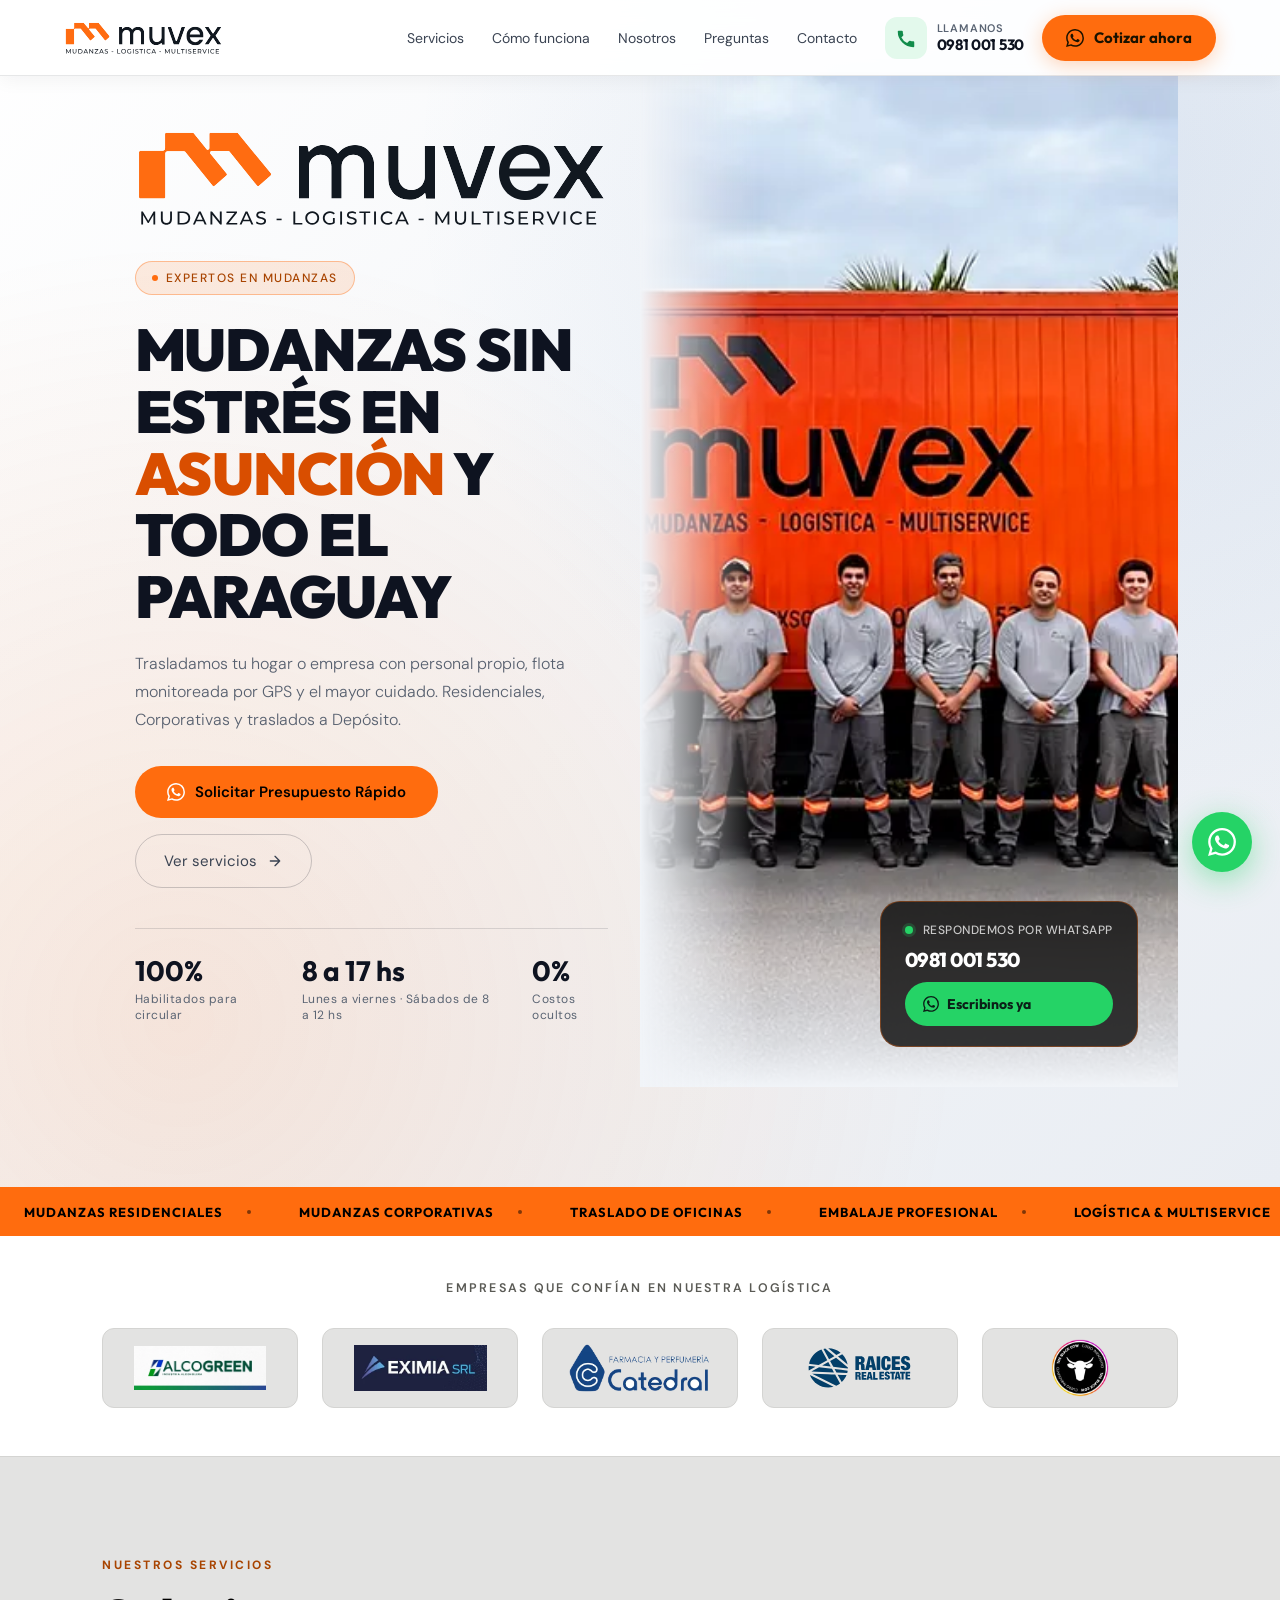
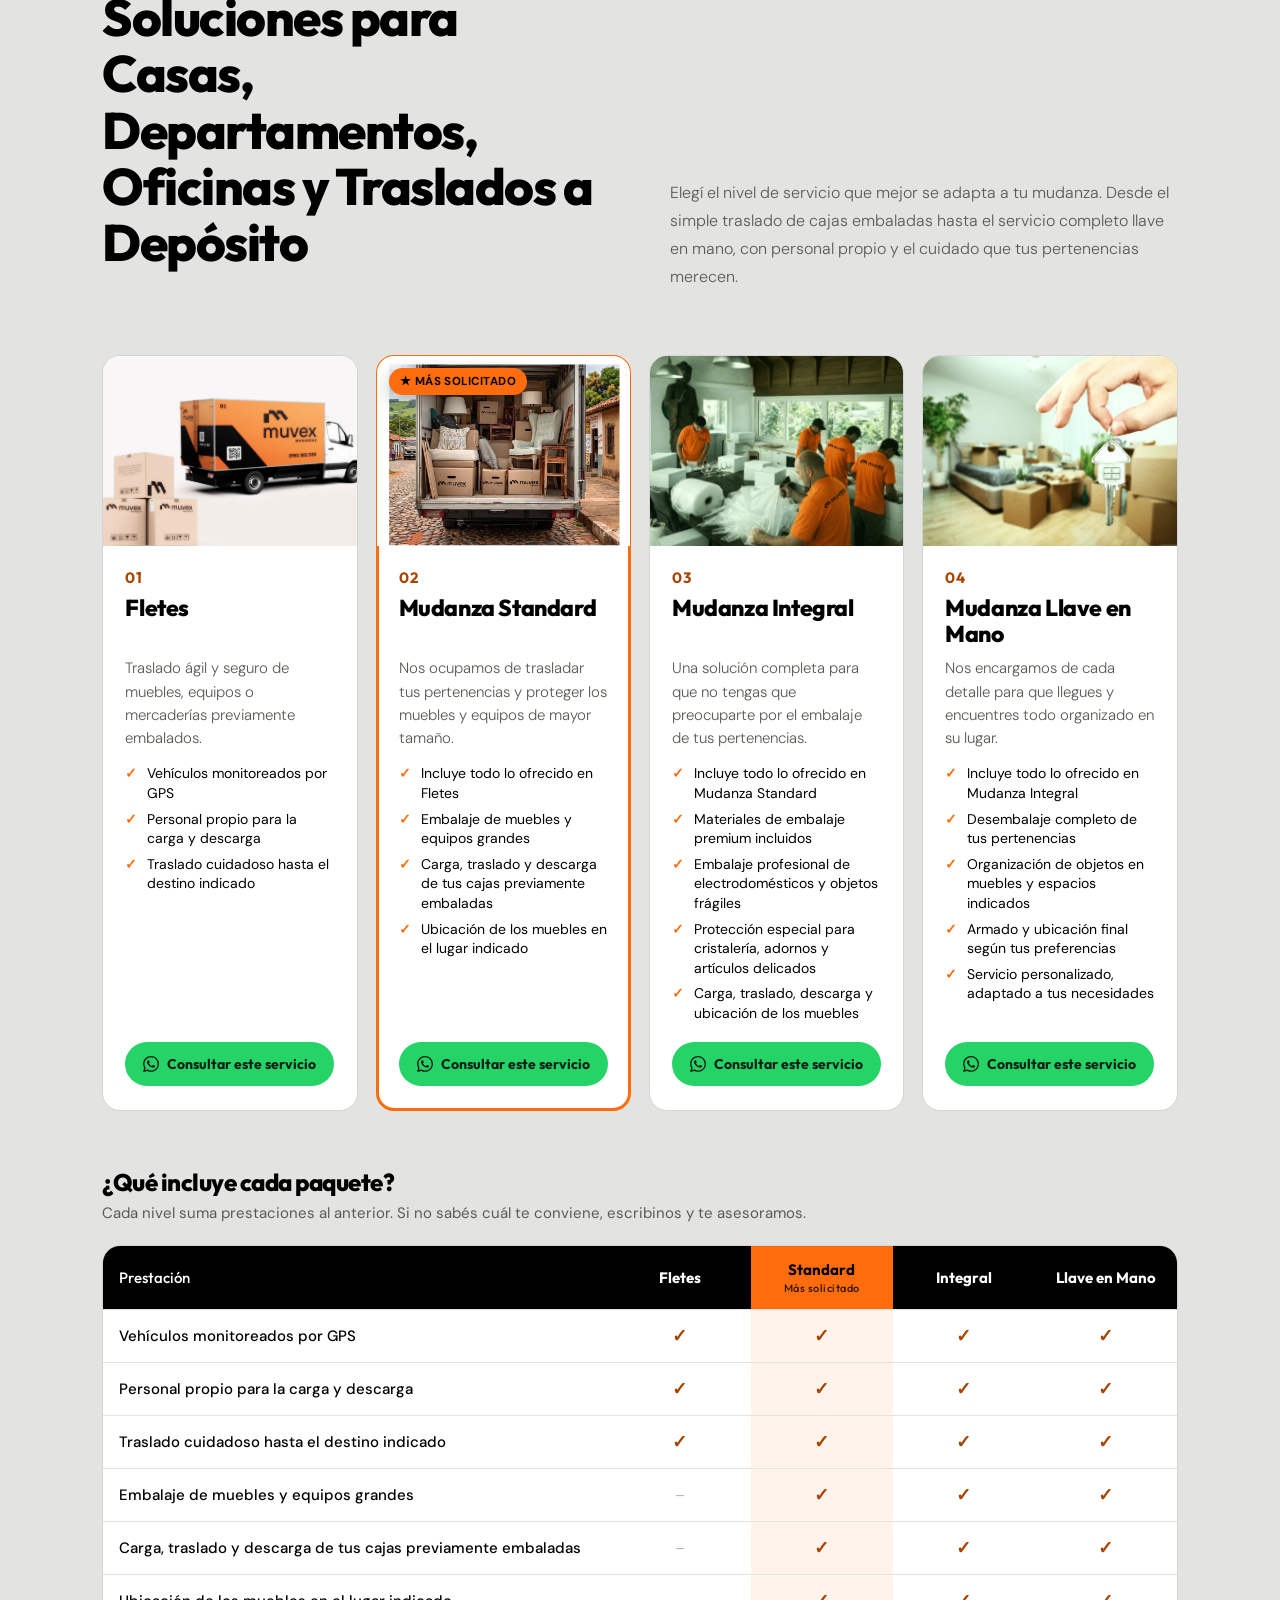
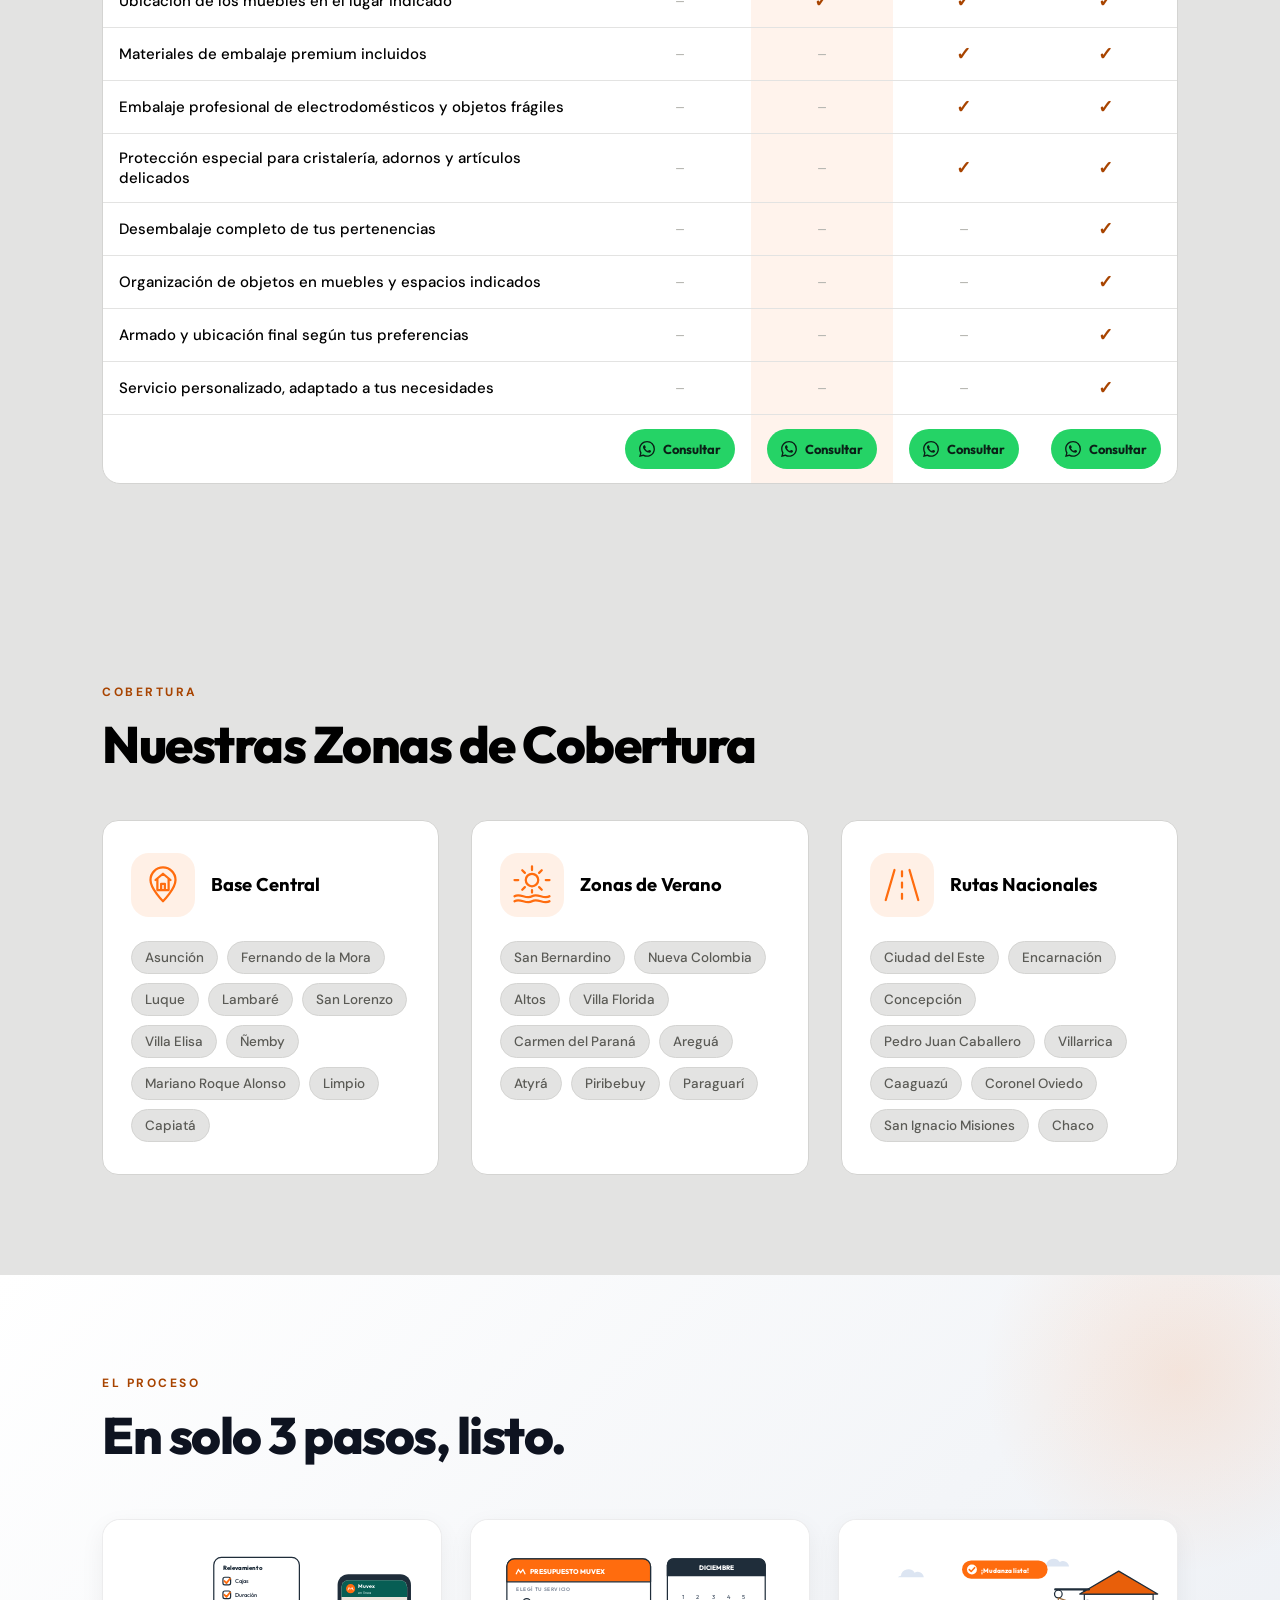
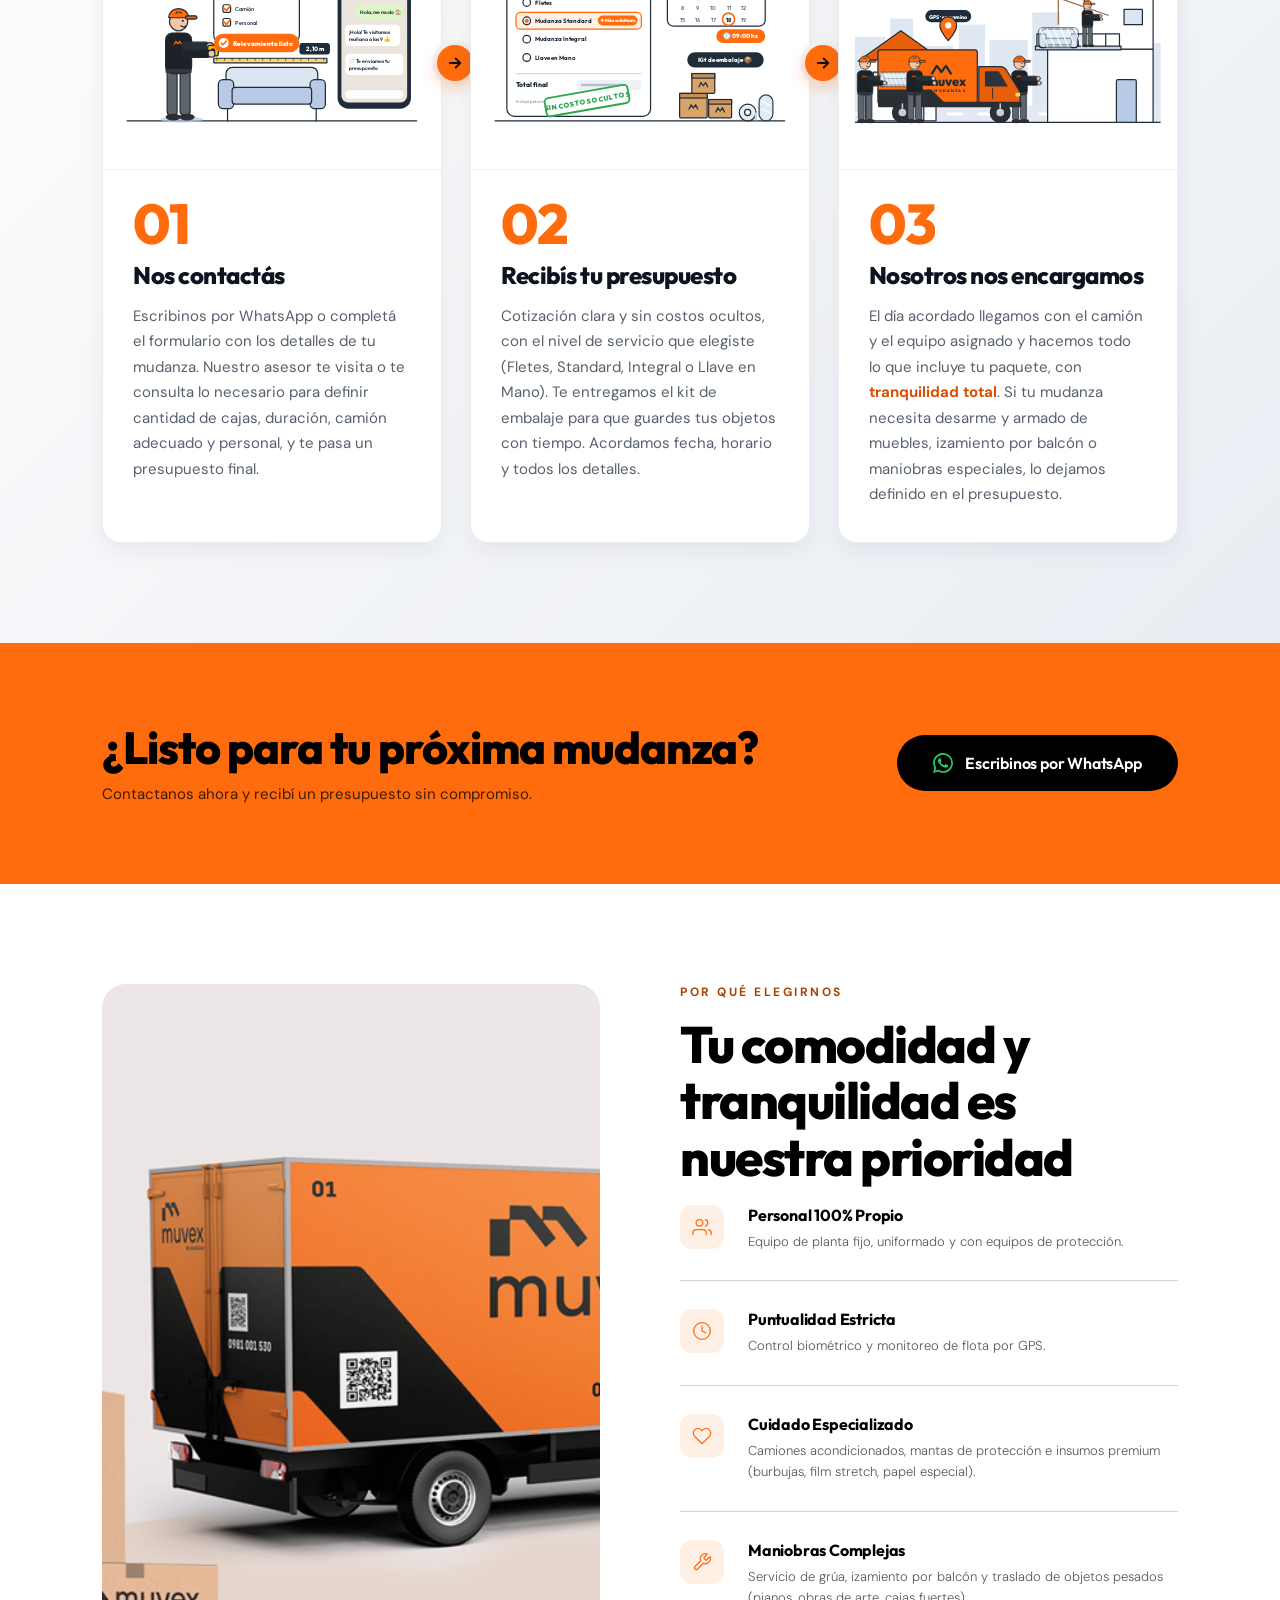
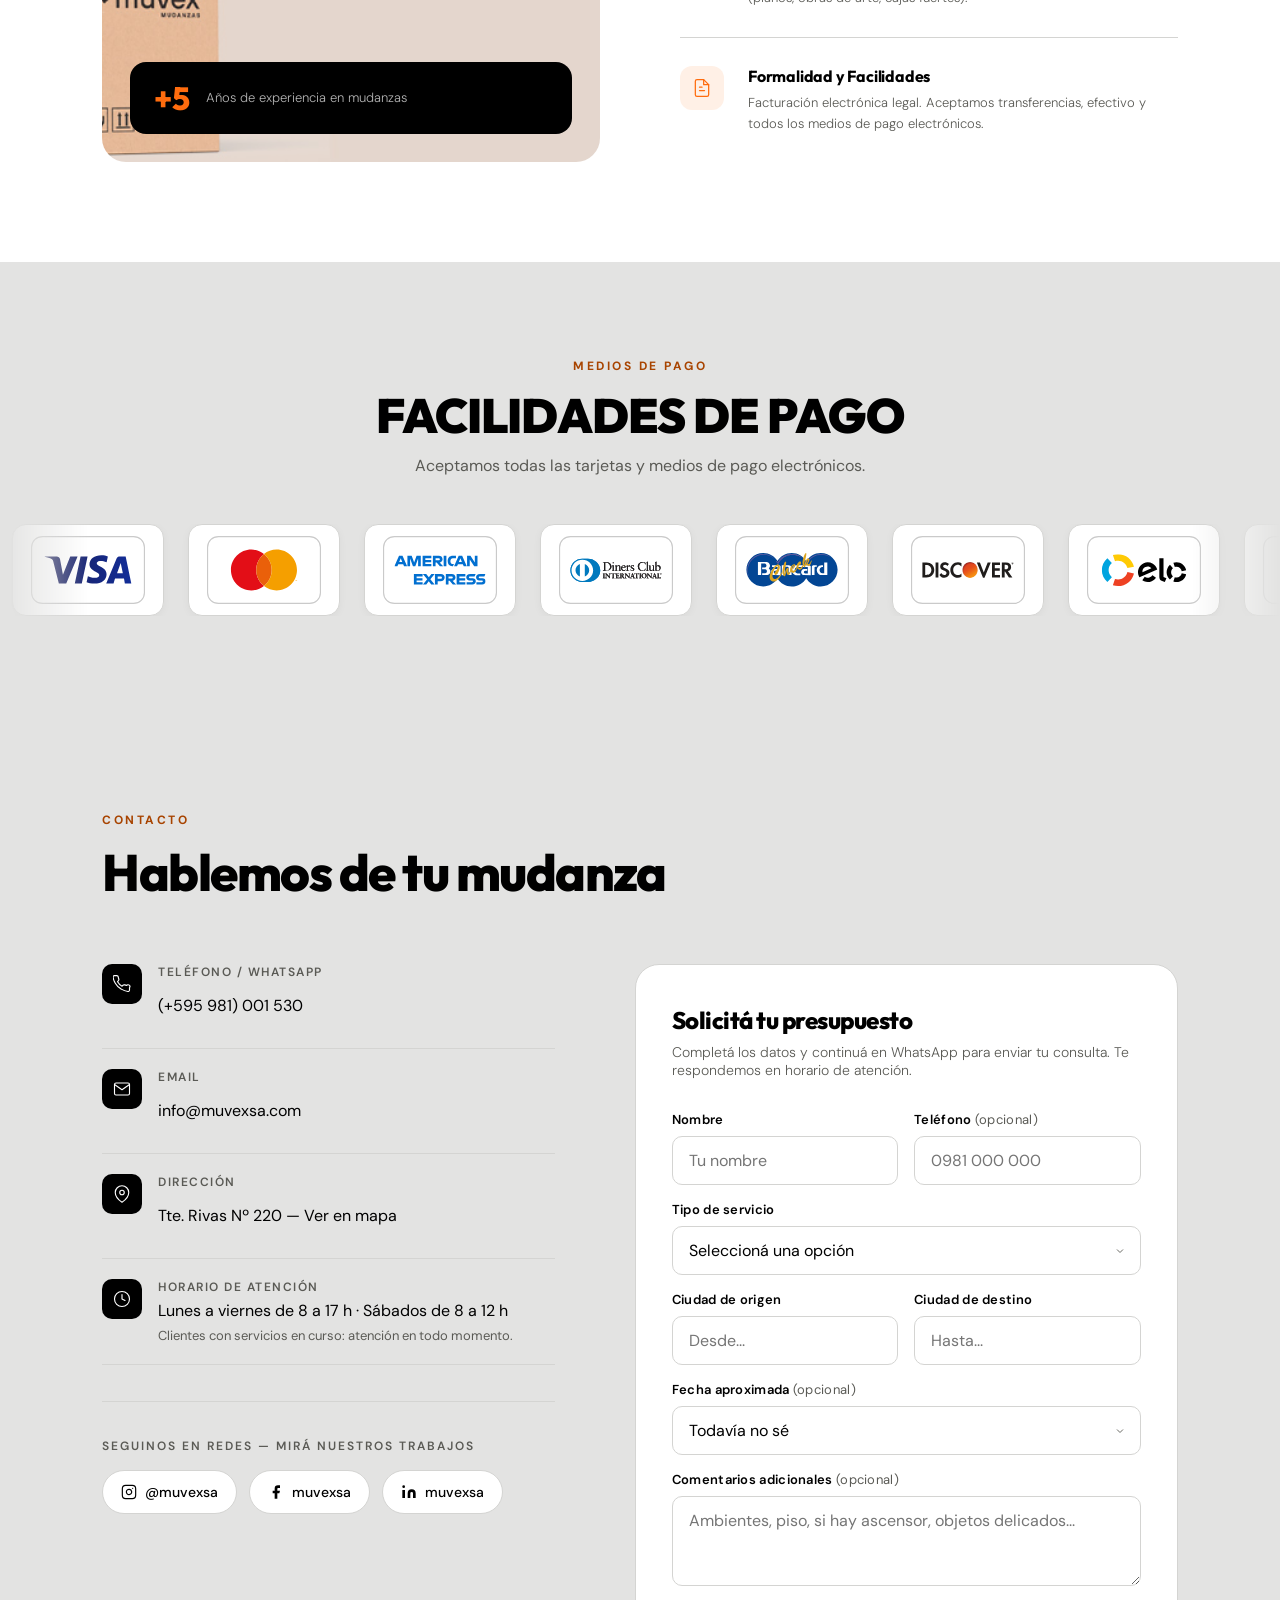
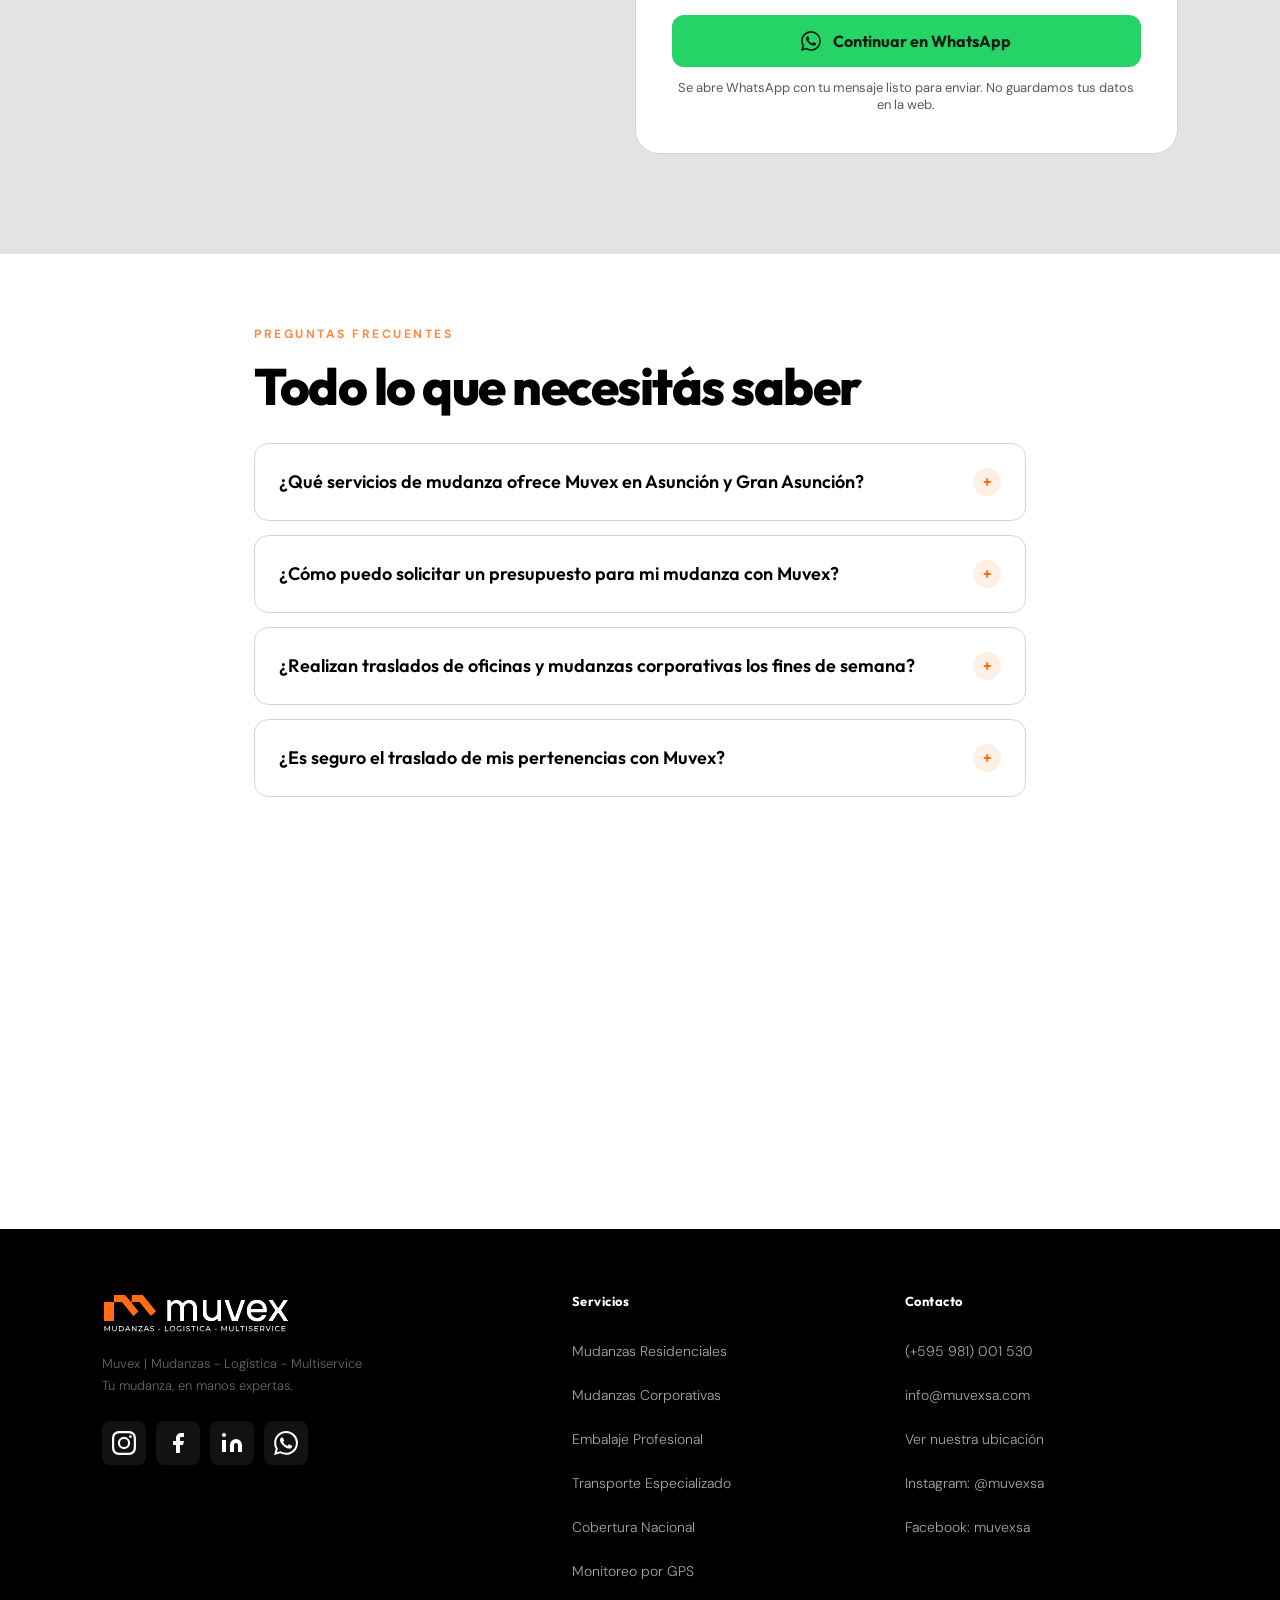
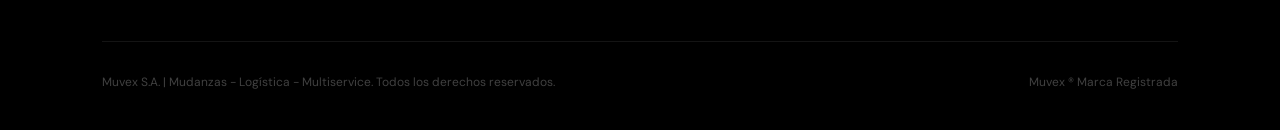
==== index.html @ d5ce17a7 "Actualiza iconos de zonas de cobertura" ====
<!DOCTYPE html>
<html lang="es">
<head>
<meta charset="UTF-8">
<meta name="viewport" content="width=device-width, initial-scale=1.0">
<title>Muvex S.A. | Mudanzas, Logística y Multiservice</title>
<meta name="description" content="Servicio profesional de mudanzas, logística y fletes en Asunción y todo Paraguay. Personal propio, flota con monitoreo GPS y cuidado especializado.">
<link rel="canonical" href="https://www.muvexsa.com/">
<meta name="theme-color" content="#FFFFFF">
<!-- Open Graph / Twitter: vista previa al compartir por WhatsApp, Facebook, Instagram, LinkedIn -->
<meta property="og:type" content="website">
<meta property="og:locale" content="es_PY">
<meta property="og:site_name" content="Muvex S.A.">
<meta property="og:url" content="https://www.muvexsa.com/">
<meta property="og:title" content="Muvex S.A. | Mudanzas sin estrés en Asunción y todo Paraguay">
<meta property="og:description" content="Mudanzas residenciales, corporativas y traslados a depósito. Personal propio, embalaje profesional y flota con GPS. Cotizá por WhatsApp.">
<meta property="og:image" content="https://www.muvexsa.com/images/og-muvex.jpg">
<meta property="og:image:width" content="1200">
<meta property="og:image:height" content="630">
<meta property="og:image:alt" content="Camión de mudanzas Muvex con cajas">
<meta name="twitter:card" content="summary_large_image">
<meta name="twitter:title" content="Muvex S.A. | Mudanzas sin estrés en Asunción y todo Paraguay">
<meta name="twitter:description" content="Mudanzas residenciales, corporativas y traslados a depósito. Personal propio, embalaje profesional y flota con GPS. Cotizá por WhatsApp.">
<meta name="twitter:image" content="https://www.muvexsa.com/images/og-muvex.jpg">
<link rel="preload" as="image" href="images/equipo-muvex-camion-hero.webp" media="(min-width: 901px)" fetchpriority="high">
<link rel="preload" as="image" href="images/equipo-muvex-camion-hero-movil.webp" media="(max-width: 900px)" fetchpriority="high">
<link rel="icon" type="image/svg+xml" href="images/logo-m.svg">
<link rel="icon" type="image/x-icon" href="images/favicon.ico">
<link rel="icon" type="image/png" sizes="32x32" href="images/favicon-32x32.png">
<link rel="icon" type="image/png" sizes="16x16" href="images/favicon-16x16.png">
<link rel="apple-touch-icon" sizes="180x180" href="images/favicon-180x180.png">
<!-- Google tag (gtag.js) - Google Ads AW-17824651050 + Analytics G-0B0B4570NR -->
<script async src="https://www.googletagmanager.com/gtag/js?id=AW-17824651050"></script>
<script>
  window.dataLayer = window.dataLayer || [];
  function gtag(){dataLayer.push(arguments);}
  gtag('js', new Date());
  gtag('config', 'AW-17824651050');
  gtag('config', 'G-0B0B4570NR');
</script>
<link rel="preconnect" href="https://fonts.googleapis.com">
<link rel="preconnect" href="https://fonts.gstatic.com" crossorigin>
<link href="https://fonts.googleapis.com/css2?family=Outfit:wght@600;700;800;900&family=DM+Sans:ital,opsz,wght@0,9..40,300;0,9..40,400;0,9..40,500;1,9..40,300&display=swap" rel="stylesheet">
<style>
  *, *::before, *::after { box-sizing: border-box; margin: 0; padding: 0; }

  :root {
    --orange: #FF6C0E;
    --black: #000000;
    --white: #FFFFFF;
    --gray-light: #E3E3E2;
    --gray-mid: #D4D4D2;
    --gray-text: #5A5A55;
    --orange-text: #A84400;     /* naranja oscuro para texto chico sobre fondos claros (contraste AA) */
    --wa-green: #25D366;
    --wa-text: #0B1F17;         /* texto oscuro sobre verde WhatsApp (contraste AA) */
    --font-display: 'Outfit', sans-serif;
    --font-body: 'DM Sans', sans-serif;
  }

  html { scroll-behavior: smooth; }

  body {
    font-family: var(--font-body);
    background: var(--white);
    color: var(--black);
    overflow-x: hidden;
  }

  /* NAV */
  nav {
    position: fixed;
    top: 0; left: 0; right: 0;
    z-index: 100;
    display: flex;
    align-items: center;
    justify-content: space-between;
    padding: 0 5%;
    height: 76px;
    background: rgba(255,255,255,0.93);
    backdrop-filter: blur(12px);
    border-bottom: 1px solid rgba(14,19,32,0.10);
    box-shadow: 0 4px 18px rgba(14,19,32,0.05);
    transition: background 0.3s;
  }

  .nav-logo {
    display: flex;
    flex-direction: column;
    align-items: flex-start;
    gap: 3px;
    text-decoration: none;
  }

  .nav-logo img {
    height: 34px;
    width: auto;
  }


  .nav-links {
    display: flex;
    align-items: center;
    gap: 28px;
    list-style: none;
  }
  .nav-links > li { flex-shrink: 0; }

  .nav-links a {
    display: inline-block;
    padding: 12px 0;
    font-size: 14px;
    font-weight: 400;
    color: #3A4352;
    text-decoration: none;
    opacity: 1;
    transition: color 0.2s;
  }

  .nav-links a:hover { color: #0E1320; }

  /* SOCIAL ICONS EN NAV */
  .nav-socials {
    display: flex;
    align-items: center;
    gap: 8px;
  }

  .nav-social-btn {
    width: 36px;
    height: 36px;
    border-radius: 10px;
    background: rgba(255,255,255,0.1);
    display: flex;
    align-items: center;
    justify-content: center;
    text-decoration: none;
    transition: background 0.2s, transform 0.2s;
  }

  .nav-social-btn:hover {
    background: var(--orange);
    transform: translateY(-2px);
  }

  .nav-social-btn svg {
    width: 16px;
    height: 16px;
    fill: white;
  }

  /* BOTÓN COTIZAR — más grande y con más resalte */
  .nav-links .nav-cta, .nav-cta {
    display: inline-flex;
    align-items: center;
    justify-content: center;
    gap: 10px;
    flex-shrink: 0;
    white-space: nowrap;
    background: var(--orange);
    color: #1A1200 !important;
    opacity: 1 !important;
    padding: 0 24px;
    height: 46px;
    line-height: 1;
    border-radius: 100px;
    font-family: var(--font-display);
    font-weight: 700 !important;
    font-size: 15px;
    letter-spacing: 0;
    text-decoration: none;
    box-shadow: 0 4px 20px rgba(255,108,14,0.3);
    transition: transform 0.2s, box-shadow 0.2s, background 0.2s !important;
  }

  .nav-links .nav-cta:hover, .nav-cta:hover {
    background: #FF8A3D;
    transform: translateY(-2px);
    box-shadow: 0 10px 32px rgba(255,108,14,0.5) !important;
  }

  .whatsapp-icon {
    width: 18px;
    height: 18px;
    flex-shrink: 0;
    fill: currentColor;
  }

  /* LOGO GRANDE HERO (más chico que antes: el logo ya está en la barra) */
  .hero-logo-wrap {
    margin-bottom: 32px;
    width: 100%;
  }

  .hero-logo-img {
    width: 100%;
    max-width: 684px;
    height: auto;
    display: block;
  }

  /* HERO */
  .hero {
    min-height: 100vh;
    display: grid;
    grid-template-columns: 1fr 1fr;
    padding-top: 72px;
    background: linear-gradient(135deg, #FFFFFF 0%, #F3F5F8 52%, #E9EDF3 100%);
    position: relative;
    overflow: hidden;
  }

  .hero-texture {
    position: absolute;
    inset: 0;
    background-image: radial-gradient(circle at 14% 86%, rgba(255,108,14,0.13) 0%, transparent 52%),
                      radial-gradient(circle at 86% 14%, rgba(20,90,180,0.10) 0%, transparent 46%);
  }

  .hero-left {
    display: flex;
    flex-direction: column;
    justify-content: center;
    padding: 56px 6% 64px 6%;
    position: relative;
    z-index: 2;
  }

  .hero-badge {
    display: inline-flex;
    align-items: center;
    gap: 8px;
    background: rgba(255,108,14,0.12);
    border: 1px solid rgba(255,108,14,0.38);
    color: var(--orange-text);
    font-size: 12px;
    font-weight: 500;
    letter-spacing: 1.5px;
    text-transform: uppercase;
    padding: 8px 16px;
    border-radius: 100px;
    width: fit-content;
    margin-bottom: 24px;
  }

  .hero-badge::before {
    content: '';
    width: 6px;
    height: 6px;
    background: var(--orange);
    border-radius: 50%;
  }

  .hero-title {
    font-family: var(--font-display);
    font-size: clamp(38px, 4.6vw, 60px);
    font-weight: 900;
    text-transform: uppercase;
    line-height: 1.05;
    color: #0E1320;
    letter-spacing: -0.02em;
    margin-bottom: 22px;
  }

  .hero-title span {
    color: #D94E00;
  }

  .hero-subtitle {
    font-size: 16px;
    line-height: 1.75;
    color: #57606F;
    max-width: 440px;
    margin-bottom: 32px;
    font-weight: 300;
  }

  .hero-actions {
    display: flex;
    gap: 16px;
    flex-wrap: wrap;
    align-items: center;
  }

  .btn-primary {
    display: inline-flex;
    align-items: center;
    gap: 10px;
    background: var(--orange);
    color: var(--black);
    padding: 16px 32px;
    border-radius: 100px;
    font-size: 15px;
    font-weight: 600;
    text-decoration: none;
    transition: transform 0.2s, box-shadow 0.2s;
  }

  .btn-primary:hover {
    transform: translateY(-2px);
    box-shadow: 0 12px 40px rgba(255,108,14,0.4);
  }

  .btn-secondary {
    display: inline-flex;
    align-items: center;
    gap: 10px;
    background: transparent;
    color: #3A4352;
    padding: 16px 28px;
    border-radius: 100px;
    font-size: 15px;
    font-weight: 400;
    text-decoration: none;
    border: 1px solid rgba(14,19,32,0.20);
    transition: border-color 0.2s, color 0.2s;
  }

  .btn-secondary:hover {
    border-color: rgba(14,19,32,0.45);
    color: #0E1320;
  }

  .hero-stats {
    display: flex;
    gap: 40px;
    margin-top: 40px;
    padding-top: 28px;
    border-top: 1px solid rgba(14,19,32,0.13);
  }

  .stat-item { }

  .stat-number {
    font-family: var(--font-display);
    font-size: 28px;
    font-weight: 700;
    color: #0E1320;
    line-height: 1;
    margin-bottom: 6px;
  }

  .stat-label {
    font-size: 12px;
    color: #5A6473;
    letter-spacing: 0.5px;
  }

  .hero-right {
    position: relative;
    overflow: hidden;
  }

  .hero-right img {
    width: 100%;
    height: 100%;
    object-fit: cover;
    opacity: 1;
    mix-blend-mode: normal;
  }

  .hero-right::after {
    content: '';
    position: absolute;
    inset: 0;
    background: linear-gradient(to right, #F1F4F8 0%, transparent 22%),
                linear-gradient(to top, #F1F4F8 0%, transparent 20%);
  }

  .hero-right .hero-card {
    position: absolute;
    bottom: 40px;
    right: 40px;
    z-index: 2;
    background: rgba(13,13,13,0.82);
    backdrop-filter: blur(12px);
    border: 1px solid rgba(255,108,14,0.35);
    color: white;
    padding: 20px 24px;
    border-radius: 20px;
    display: flex;
    flex-direction: column;
    gap: 12px;
    min-width: 220px;
  }

  .hero-card-top {
    display: flex;
    align-items: center;
    gap: 10px;
  }

  .hero-card-dot {
    width: 8px;
    height: 8px;
    background: #25D366;
    border-radius: 50%;
    flex-shrink: 0;
    box-shadow: 0 0 0 3px rgba(37,211,102,0.2);
    animation: pulse-dot 2s infinite;
  }

  @keyframes pulse-dot {
    0%, 100% { box-shadow: 0 0 0 3px rgba(37,211,102,0.2); }
    50% { box-shadow: 0 0 0 6px rgba(37,211,102,0.1); }
  }

  .hero-card-status {
    font-size: 12px;
    font-weight: 500;
    color: rgba(255,255,255,0.75);
    letter-spacing: 0.5px;
    text-transform: uppercase;
  }

  .hero-card-phone {
    font-family: var(--font-display);
    font-size: 20px;
    font-weight: 800;
    color: white;
    letter-spacing: -0.5px;
    line-height: 1;
  }

  .hero-card-link {
    display: flex;
    align-items: center;
    gap: 8px;
    background: var(--wa-green);
    color: var(--wa-text);
    text-decoration: none;
    padding: 12px 18px;
    min-height: 44px;
    border-radius: 100px;
    font-size: 14px;
    font-weight: 700;
    transition: transform 0.2s, box-shadow 0.2s;
    font-family: var(--font-display);
  }

  .hero-card-link:hover {
    transform: translateY(-2px);
    box-shadow: 0 8px 24px rgba(37,211,102,0.4);
  }

  .hero-card-link svg {
    width: 16px;
    height: 16px;
    fill: currentColor;
    flex-shrink: 0;
  }

  /* SCROLL TICKER */
  .ticker-wrap {
    background: var(--orange);
    padding: 14px 0;
    overflow: hidden;
    white-space: nowrap;
  }

  .ticker-track {
    display: inline-flex;
    animation: ticker 20s linear infinite;
    gap: 0;
  }

  .ticker-item {
    display: inline-flex;
    align-items: center;
    gap: 24px;
    padding: 0 24px;
    font-family: var(--font-display);
    font-size: 13px;
    font-weight: 700;
    color: var(--black);
    letter-spacing: 1px;
    text-transform: uppercase;
  }

  .ticker-dot {
    width: 4px;
    height: 4px;
    background: rgba(0,0,0,0.5);
    border-radius: 50%;
    flex-shrink: 0;
  }

  @keyframes ticker {
    from { transform: translateX(0); }
    to { transform: translateX(-50%); }
  }

  /* SECTION COMMON */
  section { padding: 100px 8%; }

  .section-label {
    font-size: 12px;
    font-weight: 700;
    letter-spacing: 2.5px;
    text-transform: uppercase;
    color: var(--orange-text);
    margin-bottom: 16px;
  }
  /* Sobre fondo negro el naranja original tiene contraste de sobra */
  .how .section-label, .faq .section-label { color: var(--orange); }

  .section-title {
    font-family: var(--font-display);
    font-size: clamp(32px, 4vw, 52px);
    font-weight: 800;
    line-height: 1.1;
    letter-spacing: -1.5px;
    color: var(--black);
    margin-bottom: 20px;
  }

  .section-body {
    font-size: 16px;
    line-height: 1.75;
    color: var(--gray-text);
    max-width: 580px;
    font-weight: 300;
  }

  /* SERVICES */
  .services {
    background: var(--gray-light);
  }

  .services-header {
    display: grid;
    grid-template-columns: 1fr 1fr;
    gap: 60px;
    align-items: end;
    margin-bottom: 64px;
  }

  .services-grid {
    display: grid;
    grid-template-columns: repeat(4, 1fr);
    gap: 18px;
  }

  /* Tarjeta dividida: foto arriba (sin texto encima), contenido abajo sobre blanco */
  .service-card {
    background: var(--white);
    border: 1px solid var(--gray-mid);
    border-radius: 18px;
    overflow: hidden;
    display: flex;
    flex-direction: column;
    position: relative;
    transition: transform 0.3s, box-shadow 0.3s;
  }
  .service-card:hover { transform: translateY(-4px); box-shadow: 0 18px 40px rgba(0,0,0,0.08); }
  .service-card.featured { outline: 3px solid var(--orange); outline-offset: -3px; }
  .service-card.best-value { outline: 3px solid var(--black); outline-offset: -3px; }

  .service-photo { position: relative; aspect-ratio: 4 / 3; overflow: hidden; background: var(--gray-light); }
  .service-photo img { width: 100%; height: 100%; object-fit: cover; display: block; transition: transform 0.5s ease; }
  .service-card:hover .service-photo img { transform: scale(1.05); }

  .service-card-content { padding: 22px 22px 24px; display: flex; flex-direction: column; flex: 1; }

  .service-number {
    font-family: var(--font-display);
    font-size: 15px;
    font-weight: 700;
    color: var(--orange-text);
    letter-spacing: 1px;
    margin-bottom: 8px;
  }

  /* Título y descripción con altura fija (2 y 3 líneas) para que las 4 tarjetas queden alineadas */
  .service-name {
    font-family: var(--font-display);
    font-size: 23px;
    font-weight: 800;
    color: var(--black);
    line-height: 1.15;
    min-height: 2.3em;
    display: flex;
    align-items: flex-start;
    margin-bottom: 10px;
    letter-spacing: -0.4px;
  }

  .service-desc {
    font-size: 15px;
    line-height: 1.55;
    min-height: 4.65em;
    color: var(--gray-text);
    font-weight: 300;
    margin-bottom: 14px;
  }

  .service-incl { list-style: none; display: flex; flex-direction: column; gap: 6px; margin-bottom: 18px; }
  .service-incl li { position: relative; padding-left: 22px; font-size: 14px; line-height: 1.4; color: var(--black); }
  .service-incl li::before { content: "✓"; position: absolute; left: 0; color: var(--orange); font-weight: 700; }

  /* Botón "Consultar este servicio": abre WhatsApp con el paquete ya indicado */
  .service-cta {
    display: inline-flex;
    align-items: center;
    gap: 8px;
    align-self: flex-start;
    margin-top: auto;
    min-height: 44px;
    padding: 10px 18px;
    border-radius: 100px;
    background: var(--wa-green);
    color: var(--wa-text);
    font-family: var(--font-display);
    font-weight: 700;
    font-size: 14px;
    text-decoration: none;
    transition: transform 0.2s, box-shadow 0.2s;
  }
  .service-cta svg { width: 16px; height: 16px; fill: currentColor; flex-shrink: 0; }
  .service-cta:hover { transform: translateY(-2px); box-shadow: 0 8px 24px rgba(37,211,102,0.35); }

  /* ===== TABLA COMPARATIVA "¿Qué incluye cada paquete?" ===== */
  .compare { margin-top: 56px; }
  .compare-title { font-family: var(--font-display); font-size: 24px; font-weight: 800; letter-spacing: -0.5px; margin-bottom: 6px; }
  .compare-sub { color: var(--gray-text); font-size: 15px; margin-bottom: 22px; }
  .compare-table-wrap { overflow-x: auto; }
  .compare-table {
    width: 100%;
    border-collapse: separate;
    border-spacing: 0;
    background: var(--white);
    border: 1px solid var(--gray-mid);
    border-radius: 18px;
    overflow: hidden;
    font-size: 15px;
  }
  .compare-table th, .compare-table td { padding: 14px 16px; border-bottom: 1px solid var(--gray-light); text-align: center; }
  .compare-table th { font-family: var(--font-display); font-size: 15px; font-weight: 700; background: var(--black); color: var(--white); }
  .compare-table th:first-child, .compare-table td:first-child { text-align: left; font-weight: 500; }
  .compare-table td.y { color: var(--orange-text); font-weight: 800; font-size: 18px; }
  .compare-table td.n { color: #B5B5B0; }
  .compare-table .hl { background: rgba(255,108,14,0.08); }
  .compare-table th.hl { background: var(--orange); color: var(--black); }
  .compare-table tr:last-child td { border-bottom: 0; }
  .compare-table .service-cta { min-height: 40px; padding: 8px 14px; font-size: 13px; }
  .compare-table th small { display: block; font-weight: 500; font-size: 11px; opacity: 0.8; margin-top: 2px; letter-spacing: 0.5px; }

  /* Versión móvil de la comparativa: un desplegable por paquete */
  .compare-mobile { display: none; flex-direction: column; gap: 10px; }
  .compare-mobile details { background: var(--white); border: 1px solid var(--gray-mid); border-radius: 14px; padding: 4px 16px; }
  .compare-mobile summary { list-style: none; cursor: pointer; padding: 14px 0; font-family: var(--font-display); font-weight: 700; font-size: 16px; display: flex; justify-content: space-between; align-items: center; gap: 12px; }
  .compare-mobile summary::-webkit-details-marker { display: none; }
  .compare-mobile summary::after { content: "+"; color: var(--orange); font-weight: 700; font-size: 20px; }
  .compare-mobile details[open] summary::after { content: "–"; }
  .compare-mobile .service-incl { margin: 0 0 14px; }
  .compare-mobile .service-cta { margin: 0 0 14px; }

  /* HOW IT WORKS — versión clara: 3 tarjetas en fila (ilustración arriba, texto abajo) */
  .how {
    background: linear-gradient(135deg, #FFFFFF 0%, #F3F5F8 52%, #E9EDF3 100%);
    color: #0E1320;
    position: relative;
    overflow: hidden;
  }

  .how::before {
    content: '';
    position: absolute;
    top: -100px; right: -100px;
    width: 400px; height: 400px;
    background: radial-gradient(circle, rgba(255,108,14,0.12) 0%, transparent 70%);
    pointer-events: none;
  }

  .how .section-title { color: #0E1320; }

  .how-grid {
    display: grid;
    grid-template-columns: repeat(3, 1fr);
    gap: 28px;
    margin-top: 56px;
    position: relative;
  }

  .how-step {
    display: flex;
    flex-direction: column;
    background: var(--white);
    border: 1px solid rgba(14,19,32,0.08);
    border-radius: 18px;
    box-shadow: 0 8px 24px rgba(14,19,32,0.06);
    position: relative;
    transition: transform 0.25s, box-shadow 0.25s;
  }

  .how-step:hover { transform: translateY(-4px); box-shadow: 0 18px 40px rgba(14,19,32,0.10); }

  /* Flecha naranja entre un paso y el siguiente (solo escritorio) */
  .how-step:not(:last-child)::after {
    content: '';
    position: absolute;
    top: 125px; right: -32px;
    width: 36px; height: 36px;
    border-radius: 50%;
    background: var(--orange) url("data:image/svg+xml,%3Csvg xmlns='http://www.w3.org/2000/svg' viewBox='0 0 24 24'%3E%3Cpath d='M5 12h13M13 6l6 6-6 6' fill='none' stroke='%23160D04' stroke-width='2.4' stroke-linecap='round' stroke-linejoin='round'/%3E%3C/svg%3E") center / 18px no-repeat;
    box-shadow: 0 6px 16px rgba(255,108,14,0.35), 0 0 0 5px #F3F5F8;
    z-index: 2;
  }

  .how-step-img {
    display: flex;
    align-items: center;
    justify-content: center;
    background: var(--white);
    height: 250px;
    border-radius: 18px 18px 0 0;
    border-bottom: 1px solid rgba(14,19,32,0.06);
    overflow: hidden;
  }

  .how-step-img img {
    width: 100%;
    height: 100%;
    object-fit: contain;
    display: block;
    padding: 22px;
  }

  .how-step-text {
    padding: 26px 30px 34px;
    display: flex;
    flex-direction: column;
  }

  .step-num {
    font-family: var(--font-display);
    font-size: 56px;
    font-weight: 800;
    line-height: 1;
    color: rgba(255,108,14,0.30);
    margin-bottom: 10px;
    letter-spacing: -2px;
  }

  .step-title {
    font-family: var(--font-display);
    font-size: 24px;
    font-weight: 800;
    color: #0E1320;
    margin-bottom: 14px;
    letter-spacing: -0.5px;
    line-height: 1.15;
  }

  .step-desc {
    font-size: 15px;
    line-height: 1.7;
    color: #57606F;
    font-weight: 400;
  }

  /* WHY US */
  .why {
    background: var(--white);
  }

  .why-layout {
    display: grid;
    grid-template-columns: 1fr 1fr;
    gap: 80px;
    align-items: center;
    margin-top: 0;
  }

  .why-img {
    position: relative;
    border-radius: 24px;
    overflow: hidden;
    align-self: stretch;   /* misma altura que la lista de la derecha: sin hueco vacío */
    min-height: 480px;
  }
  /* "+5 años" visible también en móvil (donde la foto se oculta) */
  .why-badge-mobile { display: none; }

  .why-img img {
    width: 100%;
    height: 100%;
    object-fit: cover;
  }

  .why-img-badge {
    position: absolute;
    bottom: 28px;
    left: 28px;
    right: 28px;
    background: var(--black);
    color: white;
    padding: 20px 24px;
    border-radius: 16px;
    display: flex;
    align-items: center;
    gap: 16px;
  }

  .why-img-badge .big-text {
    font-family: var(--font-display);
    font-size: 32px;
    font-weight: 800;
    color: var(--orange);
    line-height: 1;
    flex-shrink: 0;
  }

  .why-img-badge .small-text {
    font-size: 13px;
    color: rgba(255,255,255,0.7);
    line-height: 1.4;
    font-weight: 300;
  }

  .why-features {
    display: flex;
    flex-direction: column;
    gap: 0;
  }

  .why-feature {
    display: flex;
    gap: 24px;
    padding: 28px 0;
    border-bottom: 1px solid var(--gray-mid);
    align-items: flex-start;
  }

  .why-feature:first-child { padding-top: 0; }
  .why-feature:last-child { border-bottom: none; }

  .feature-icon {
    width: 44px;
    height: 44px;
    background: rgba(255,108,14,0.1);
    border-radius: 12px;
    display: flex;
    align-items: center;
    justify-content: center;
    flex-shrink: 0;
  }

  .feature-icon svg {
    width: 20px;
    height: 20px;
    stroke: var(--orange);
    fill: none;
    stroke-width: 1.5;
    stroke-linecap: round;
    stroke-linejoin: round;
  }

  .feature-text {}

  .feature-title {
    font-family: var(--font-display);
    font-size: 16px;
    font-weight: 700;
    color: var(--black);
    margin-bottom: 6px;
    letter-spacing: -0.2px;
  }

  .feature-desc {
    font-size: 13px;
    line-height: 1.65;
    color: var(--gray-text);
    font-weight: 300;
  }


  /* CTA BANNER */
  .cta-banner {
    background: var(--orange);
    padding: 80px 8%;
    display: flex;
    align-items: center;
    justify-content: space-between;
    gap: 48px;
    flex-wrap: wrap;
  }

  .cta-banner-left {}

  .cta-banner-title {
    font-family: var(--font-display);
    font-size: clamp(28px, 3.5vw, 48px);
    font-weight: 800;
    color: var(--black);
    line-height: 1.1;
    letter-spacing: -1px;
    margin-bottom: 12px;
  }

  .cta-banner-sub {
    font-size: 15px;
    color: rgba(0,0,0,0.75);
    font-weight: 400;
  }

  .btn-white {
    display: inline-flex;
    align-items: center;
    gap: 12px;
    background: var(--black);
    color: var(--white);
    padding: 18px 36px;
    border-radius: 100px;
    font-size: 16px;
    font-weight: 600;
    text-decoration: none;
    font-family: var(--font-display);
    letter-spacing: -0.2px;
    white-space: nowrap;
    transition: transform 0.2s, box-shadow 0.2s;
  }

  .btn-white:hover {
    transform: translateY(-2px);
    box-shadow: 0 16px 48px rgba(0,0,0,0.2);
  }

  .btn-white svg {
    width: 20px;
    height: 20px;
    fill: var(--wa-green);
  }

  /* CONTACT */
  .contact {
    background: var(--gray-light);
  }

  .contact-grid {
    display: grid;
    grid-template-columns: minmax(0, 1fr) minmax(0, 1.2fr);
    gap: 80px;
    margin-top: 64px;
    align-items: start;
  }

  .contact-info { min-width: 0; }

  .contact-item {
    display: flex;
    gap: 16px;
    align-items: flex-start;
    padding: 20px 0;
    border-bottom: 1px solid var(--gray-mid);
  }

  .contact-item:first-child { padding-top: 0; }
  .contact-item:last-child { border-bottom: none; }

  .contact-icon {
    width: 40px;
    height: 40px;
    background: var(--black);
    border-radius: 10px;
    display: flex;
    align-items: center;
    justify-content: center;
    flex-shrink: 0;
  }

  .contact-icon svg {
    width: 18px;
    height: 18px;
    stroke: white;
    fill: none;
    stroke-width: 1.5;
    stroke-linecap: round;
    stroke-linejoin: round;
  }

  .contact-detail {}

  .contact-label {
    font-size: 12px;
    font-weight: 600;
    letter-spacing: 1.5px;
    text-transform: uppercase;
    color: var(--gray-text);
    margin-bottom: 4px;
  }

  .contact-value {
    display: inline-block;
    font-size: 16px;
    line-height: 1.5;
    padding: 10px 0;
    color: var(--black);
    font-weight: 400;
    text-decoration: none;
    overflow-wrap: anywhere;
  }
  .contact-value.static { padding: 0; }
  .contact-note { font-size: 13px; color: var(--gray-text); margin-top: 4px; }

  .contact-value:hover { color: var(--orange); }

  /* SOCIAL SECTION */
  .socials-block {
    margin-top: 36px;
    padding-top: 36px;
    border-top: 1px solid var(--gray-mid);
  }

  .socials-title {
    font-size: 12px;
    font-weight: 600;
    letter-spacing: 2px;
    text-transform: uppercase;
    color: var(--gray-text);
    margin-bottom: 16px;
  }

  .social-links {
    display: flex;
    flex-wrap: wrap;
    gap: 12px;
  }

  .social-link {
    display: flex;
    align-items: center;
    gap: 8px;
    min-height: 44px;
    background: var(--white);
    border: 1px solid var(--gray-mid);
    color: var(--black);
    padding: 10px 18px;
    border-radius: 100px;
    font-size: 14px;
    font-weight: 500;
    text-decoration: none;
    transition: border-color 0.2s, color 0.2s;
  }

  .social-link:hover {
    border-color: var(--orange);
    color: var(--orange);
  }

  .social-link svg {
    width: 16px;
    height: 16px;
  }

  /* PRESUPUESTO FORM */
  .budget-form {
    background: var(--white);
    border-radius: 24px;
    padding: 40px 36px;
    border: 1px solid var(--gray-mid);
    min-width: 0;
  }

  .form-title {
    font-family: var(--font-display);
    font-size: 24px;
    font-weight: 800;
    color: var(--black);
    letter-spacing: -0.5px;
    margin-bottom: 8px;
  }

  .form-sub {
    font-size: 14px;
    color: var(--gray-text);
    margin-bottom: 32px;
    font-weight: 300;
  }

  .form-group {
    margin-bottom: 16px;
  }

  .form-row {
    display: grid;
    grid-template-columns: 1fr 1fr;
    gap: 16px;
    margin-bottom: 0;
  }

  .form-label {
    display: block;
    font-size: 13px;
    font-weight: 600;
    letter-spacing: 0.3px;
    color: var(--black);
    margin-bottom: 8px;
  }
  .form-label .opt { color: var(--gray-text); font-weight: 400; }

  .form-input {
    width: 100%;
    padding: 13px 16px;
    border: 1.5px solid var(--gray-mid);
    border-radius: 10px;
    font-size: 16px; /* 16px evita el zoom automático de iOS al enfocar */
    font-family: var(--font-body);
    color: var(--black);
    background: var(--white);
    transition: border-color 0.2s;
    outline: none;
  }

  .form-input:focus { border-color: var(--orange); }
  .form-input.is-invalid, .form-select.is-invalid { border-color: #C0392B; }
  .form-error { display: none; font-size: 13px; color: #C0392B; margin-top: 6px; }
  .form-error.show { display: block; }

  .form-select {
    width: 100%;
    padding: 13px 40px 13px 16px;
    border: 1.5px solid var(--gray-mid);
    border-radius: 10px;
    font-size: 16px;
    font-family: var(--font-body);
    color: var(--black);
    background: var(--white);
    cursor: pointer;
    appearance: none;
    background-image: url("data:image/svg+xml,%3Csvg xmlns='http://www.w3.org/2000/svg' width='12' height='12' viewBox='0 0 24 24' fill='none' stroke='%236B6B65' stroke-width='2'%3E%3Cpath d='M6 9l6 6 6-6'/%3E%3C/svg%3E");
    background-repeat: no-repeat;
    background-position: right 14px center;
    transition: border-color 0.2s;
    outline: none;
  }

  .form-select:focus { border-color: var(--orange); }

  .form-textarea {
    width: 100%;
    padding: 13px 16px;
    border: 1.5px solid var(--gray-mid);
    border-radius: 10px;
    font-size: 16px;
    font-family: var(--font-body);
    color: var(--black);
    background: var(--white);
    resize: vertical;
    min-height: 90px;
    transition: border-color 0.2s;
    outline: none;
  }

  .form-textarea:focus { border-color: var(--orange); }

  .form-whatsapp-btn {
    display: flex;
    align-items: center;
    justify-content: center;
    gap: 12px;
    width: 100%;
    background: var(--wa-green);
    color: var(--wa-text);
    border: none;
    padding: 16px;
    min-height: 52px;
    border-radius: 12px;
    font-size: 16px;
    font-weight: 700;
    font-family: var(--font-display);
    cursor: pointer;
    transition: transform 0.2s, box-shadow 0.2s;
    text-decoration: none;
    margin-top: 24px;
  }

  .form-whatsapp-btn:hover {
    transform: translateY(-2px);
    box-shadow: 0 12px 36px rgba(37,211,102,0.3);
  }

  .form-whatsapp-btn svg {
    width: 20px;
    height: 20px;
    fill: currentColor;
  }
  .form-privacy { font-size: 13px; color: var(--gray-text); margin-top: 12px; text-align: center; }

  /* FOOTER */
  footer {
    background: var(--black);
    padding: 64px 8% 40px;
    color: rgba(255,255,255,0.5);
  }

  .footer-top {
    display: grid;
    grid-template-columns: 1.5fr 1fr 1fr;
    gap: 60px;
    padding-bottom: 48px;
    border-bottom: 1px solid rgba(255,255,255,0.08);
    margin-bottom: 32px;
  }

  .footer-logo {
    display: flex;
    align-items: center;
    gap: 10px;
    margin-bottom: 20px;
  }

  .footer-logo-text {
    font-family: var(--font-display);
    font-size: 20px;
    font-weight: 700;
    color: white;
  }

  .footer-tagline {
    font-size: 13px;
    line-height: 1.7;
    color: rgba(255,255,255,0.4);
    font-weight: 300;
    max-width: 280px;
    margin-bottom: 24px;
  }

  .footer-social {
    display: flex;
    gap: 10px;
  }

  .footer-social a {
    width: 44px;
    height: 44px;
    background: rgba(255,255,255,0.07);
    border-radius: 8px;
    display: flex;
    align-items: center;
    justify-content: center;
    transition: background 0.2s;
  }

  .footer-social a:hover { background: var(--orange); }

  .footer-social a svg {
    width: 24px;
    height: 24px;
    fill: white;
  }

  .footer-col-title {
    font-family: var(--font-display);
    font-size: 13px;
    font-weight: 700;
    color: white;
    letter-spacing: 0.5px;
    margin-bottom: 20px;
  }

  .footer-links {
    list-style: none;
    display: flex;
    flex-direction: column;
    gap: 0;
  }

  .footer-links a {
    display: inline-flex;
    align-items: center;
    min-height: 44px;
    font-size: 14px;
    padding: 2px 0;
    color: rgba(255,255,255,0.65);
    text-decoration: none;
    transition: color 0.2s;
    font-weight: 300;
  }

  .footer-links a:hover { color: var(--orange); }

  .footer-bottom {
    display: flex;
    justify-content: space-between;
    align-items: center;
    font-size: 12px;
    color: rgba(255,255,255,0.25);
  }

  /* FLOATING WA BUTTON */
  .floating-wa {
    position: fixed;
    bottom: 28px;
    right: 28px;
    z-index: 999;
    width: 60px;
    height: 60px;
    background: #25D366;
    border-radius: 50%;
    display: flex;
    align-items: center;
    justify-content: center;
    text-decoration: none;
    box-shadow: 0 8px 32px rgba(37,211,102,0.45);
    transition: transform 0.3s;
    animation: pulse-wa 2.5s infinite;
  }

  .floating-wa:hover { transform: scale(1.1); }
  body.hero-visible .floating-wa { opacity: 0; pointer-events: none; }   /* mientras el hero (con su tarjeta de WhatsApp) está a la vista, no se duplica */
  .floating-wa { transition: transform 0.3s, opacity 0.3s; }

  .floating-wa svg {
    width: 28px;
    height: 28px;
    fill: white;
  }

  @keyframes pulse-wa {
    0%, 100% { box-shadow: 0 8px 32px rgba(37,211,102,0.45); }
    50% { box-shadow: 0 8px 48px rgba(37,211,102,0.7); }
  }

  /* MAP */
  .map-section {
    background: var(--white);
    padding: 0;
  }

  .map-section iframe {
    width: 100%;
    height: 360px;
    border: none;
    display: block;
    filter: grayscale(1) contrast(1.1);
  }

  /* ===== SOCIAL PROOF BAND ===== */
  .social-proof {
    background: var(--white);
    padding: 44px 8% 48px;
    border-bottom: 1px solid var(--gray-mid);
  }
  .social-proof-title {
    text-align: center;
    font-family: var(--font-body);
    font-size: 0.78rem;
    letter-spacing: 0.18em;
    text-transform: uppercase;
    color: var(--gray-text);
    margin-bottom: 32px;
    font-weight: 600;
  }
  .logo-strip {
    display: grid;
    grid-template-columns: repeat(5, 1fr);
    gap: 24px;
    align-items: center;
    max-width: 1100px;
    margin: 0 auto;
  }
  .client-logo {
    height: 80px;
    display: flex;
    align-items: center;
    justify-content: center;
    padding: 8px 20px;
    border: 1px solid var(--gray-mid);
    border-radius: 12px;
    background: var(--gray-light);
    overflow: hidden;
    transition: border-color 0.3s ease, transform 0.3s ease, box-shadow 0.3s ease;
  }
  .client-logo img {
    max-width: 100%;
    max-height: 48px;
    width: auto;
    height: auto;
    object-fit: contain;
    opacity: 1;
    transition: all 0.3s ease;
  }
  /* Ajuste por logo para igualar el peso óptico dentro del mismo box */
  .client-logo.logo-alcogreen img { max-height: 44px; }
  .client-logo.logo-eximia   img { max-height: 46px; }
  .client-logo.logo-catedral img { max-height: 52px; }
  .client-logo.logo-raices   img { max-height: 44px; }
  .client-logo.logo-blackcow img { max-height: 62px; }
  .client-logo:hover {
    border-color: var(--orange);
    transform: translateY(-3px);
    box-shadow: 0 8px 20px rgba(0,0,0,0.06);
  }

  /* ===== METODOS DE PAGO (MARQUEE) ===== */
  .payments { background: var(--gray-light); padding: 96px 0; overflow: hidden; }
  .payments-head { text-align: center; padding: 0 8%; margin-bottom: 48px; }
  .payments-title {
    font-family: var(--font-display);
    font-weight: 900; text-transform: uppercase; letter-spacing: -0.02em;
    font-size: clamp(28px, 4vw, 48px); line-height: 1.05; color: var(--black);
  }
  .payments-sub { margin-top: 14px; font-family: var(--font-body); font-size: 1rem; color: var(--gray-text); }
  .marquee {
    position: relative; width: 100%; overflow: hidden;
    -webkit-mask-image: linear-gradient(90deg, transparent 0, #000 7%, #000 93%, transparent 100%);
            mask-image: linear-gradient(90deg, transparent 0, #000 7%, #000 93%, transparent 100%);
  }
  .marquee-track { display: flex; width: max-content; animation: marquee-scroll 42s linear infinite; }
  .marquee:hover .marquee-track { animation-play-state: paused; }
  .pay-logo {
    flex: 0 0 auto; width: 152px; height: 92px; margin: 0 12px;
    background-color: var(--white); background-repeat: no-repeat; background-position: center; background-size: 76% auto;
    border: 1px solid var(--gray-mid); border-radius: 14px; box-shadow: 0 2px 8px rgba(0,0,0,0.04);
    opacity: 1;
    transition: filter 0.35s ease, opacity 0.35s ease, transform 0.35s ease, box-shadow 0.35s ease, border-color 0.35s ease;
  }
  .pay-logo:hover {
    transform: translateY(-5px);
    border-color: var(--orange); box-shadow: 0 14px 28px rgba(0,0,0,0.10);
  }
  .pl-visa { background-image: url("images/pago-visa.svg"); }
  .pl-mastercard { background-image: url("images/pago-mastercard.svg"); }
  .pl-amex { background-image: url("images/pago-amex.svg"); }
  .pl-diners { background-image: url("images/pago-diners.svg"); }
  .pl-bancardcheck { background-image: url("images/pago-bancardcheck.svg"); }
  .pl-discover { background-image: url("images/pago-discover.svg"); }
  .pl-elo { background-image: url("images/pago-elo.svg"); }
  .pl-jcb { background-image: url("images/pago-jcb.svg"); }
  .pl-unionpay { background-image: url("images/pago-unionpay.svg"); }
  .pl-credicard { background-image: url("images/pago-credicard.svg"); }
  .pl-infonet { background-image: url("images/pago-infonet.svg"); }
  .pl-unica { background-image: url("images/pago-unica.svg"); }
  @keyframes marquee-scroll { from { transform: translateX(0); } to { transform: translateX(-50%); } }
  @media (prefers-reduced-motion: reduce) { .marquee-track { animation: none; } .marquee { overflow-x: auto; } }


  /* ===== SERVICE CARD BADGES ===== */
  .service-badge {
    position: absolute;
    top: 12px;
    left: 12px;
    z-index: 2;
    display: inline-flex;
    align-items: center;
    gap: 6px;
    background: var(--orange);
    color: var(--black);
    font-family: var(--font-body);
    font-weight: 700;
    font-size: 0.72rem;
    letter-spacing: 0.04em;
    text-transform: uppercase;
    padding: 6px 11px;
    border-radius: 100px;
    box-shadow: 0 6px 18px rgba(0,0,0,0.25);
  }
  .service-badge.value { background: var(--black); color: var(--white); }

  /* ===== COVERAGE ZONES ===== */
  .coverage {
    background: var(--gray-light);
  }
  .coverage-grid {
    display: grid;
    grid-template-columns: repeat(3, minmax(0, 1fr));
    gap: 32px;
    margin-top: 48px;
  }
  .coverage-col {
    background: var(--white);
    border: 1px solid var(--gray-mid);
    border-radius: 16px;
    padding: 32px 28px;
    transition: transform 0.3s, box-shadow 0.3s;
  }
  .coverage-col:hover {
    transform: translateY(-4px);
    box-shadow: 0 18px 40px rgba(0,0,0,0.07);
  }
  .coverage-zone-head {
    display: flex;
    align-items: center;
    gap: 16px;
    margin-bottom: 24px;
  }
  .coverage-icon {
    width: 64px; height: 64px;
    flex-shrink: 0;
    border-radius: 18px;
    background: rgba(255,108,14,0.1);
    display: flex; align-items: center; justify-content: center;
  }
  .coverage-icon svg {
    width: 40px; height: 40px;
    fill: none;
    stroke: var(--orange);
    stroke-width: 1.8;
    stroke-linecap: round;
    stroke-linejoin: round;
  }
  .coverage-zone-title {
    font-family: var(--font-display);
    font-weight: 700;
    font-size: 1.15rem;
    line-height: 1.3;
    color: var(--black);
  }
  .coverage-tags {
    display: flex;
    flex-wrap: wrap;
    gap: 9px;
  }
  .coverage-tag {
    background: var(--gray-light);
    border: 1px solid var(--gray-mid);
    color: var(--gray-text);
    font-family: var(--font-body);
    font-size: 0.84rem;
    font-weight: 500;
    padding: 7px 13px;
    border-radius: 100px;
    transition: background 0.25s, color 0.25s;
  }
  .coverage-col:hover .coverage-tag { color: var(--black); }

  /* ===== HERO CAROUSEL (crossfade) ===== */
  .hero-slides { position: absolute; inset: 0; }
  .hero-slides img {
    position: absolute; inset: 0;
    width: 100%; height: 100%;
    object-fit: cover;
    opacity: 0;
    mix-blend-mode: normal;
    transition: opacity 1.1s ease-in-out;
  }
  .hero-slides img.active { opacity: 1; }
  /* Zoom lento y sutil sobre la foto visible (lo activa el script; no corre con "reducir movimiento") */
  .hero-slides.zoom img { transition: opacity 1.1s ease-in-out, transform 7s ease-out; }
  .hero-slides.zoom img.active { transform: scale(1.05); }
  /* Foto apaisada del camión completo: en escritorio se muestra entera (sin recortar) y con los bordes difuminados,
     porque la columna del hero es más alta que ancha. La máscara tiene la misma proporción que la foto (1400x1040). */
  @media (min-width: 901px) {
    .hero-slides img.hero-slide-entera {
      object-fit: contain;
      -webkit-mask-image: url("data:image/svg+xml,%3Csvg xmlns='http://www.w3.org/2000/svg' width='1400' height='1040' viewBox='0 0 1400 1040'%3E%3Cfilter id='b' x='-20%25' y='-20%25' width='140%25' height='140%25'%3E%3CfeGaussianBlur stdDeviation='14'/%3E%3C/filter%3E%3Crect x='30' y='30' width='1340' height='980' rx='40' fill='%23000' filter='url(%23b)'/%3E%3C/svg%3E");
              mask-image: url("data:image/svg+xml,%3Csvg xmlns='http://www.w3.org/2000/svg' width='1400' height='1040' viewBox='0 0 1400 1040'%3E%3Cfilter id='b' x='-20%25' y='-20%25' width='140%25' height='140%25'%3E%3CfeGaussianBlur stdDeviation='14'/%3E%3C/filter%3E%3Crect x='30' y='30' width='1340' height='980' rx='40' fill='%23000' filter='url(%23b)'/%3E%3C/svg%3E");
      -webkit-mask-size: contain; mask-size: contain;
      -webkit-mask-position: center; mask-position: center;
      -webkit-mask-repeat: no-repeat; mask-repeat: no-repeat;
      transform: scale(0.955);                     /* el zoom lento va de 95,5 % a 100 %: nunca se sale de la columna */
    }
    .hero-slides.zoom img.hero-slide-entera.active { transform: scale(1); }
  }
  /* Render del camión (trae fondo claro propio): se difuminan sus bordes para que se funda con el fondo del hero
     en vez de verse como un recuadro. La máscara tiene la misma proporción que la imagen (900x611) y usa "contain",
     así calza exacto con la foto en cualquier tamaño de pantalla. */
  .hero-slides img[src*="img-presentac"] {
    -webkit-mask-image: url("data:image/svg+xml,%3Csvg xmlns='http://www.w3.org/2000/svg' width='900' height='611' viewBox='0 0 900 611'%3E%3Cfilter id='b' x='-20%25' y='-20%25' width='140%25' height='140%25'%3E%3CfeGaussianBlur stdDeviation='24'/%3E%3C/filter%3E%3Crect x='34' y='28' width='832' height='555' rx='40' fill='%23000' filter='url(%23b)'/%3E%3C/svg%3E");
            mask-image: url("data:image/svg+xml,%3Csvg xmlns='http://www.w3.org/2000/svg' width='900' height='611' viewBox='0 0 900 611'%3E%3Cfilter id='b' x='-20%25' y='-20%25' width='140%25' height='140%25'%3E%3CfeGaussianBlur stdDeviation='24'/%3E%3C/filter%3E%3Crect x='34' y='28' width='832' height='555' rx='40' fill='%23000' filter='url(%23b)'/%3E%3C/svg%3E");
    -webkit-mask-size: contain; mask-size: contain;
    -webkit-mask-position: center; mask-position: center;
    -webkit-mask-repeat: no-repeat; mask-repeat: no-repeat;
  }

  /* ===== NAV MÓVIL (hamburguesa + acciones compactas) ===== */
  .nav-mobile-actions { display: none; align-items: center; gap: 8px; }
  .nav-mobile-call, .nav-mobile-cta, .nav-toggle {
    display: inline-flex; align-items: center; justify-content: center;
    min-width: 44px; min-height: 44px; border-radius: 12px; text-decoration: none;
  }
  .nav-mobile-call { background: rgba(37,211,102,0.14); }
  .nav-mobile-call svg { width: 22px; height: 22px; fill: #128C4B; }
  .nav-mobile-cta {
    gap: 6px; padding: 0 14px; background: var(--orange); color: var(--black);
    font-family: var(--font-display); font-weight: 700; font-size: 14px; white-space: nowrap;
  }
  .nav-mobile-cta svg { width: 16px; height: 16px; fill: currentColor; }
  .nav-toggle { background: rgba(14,19,32,0.06); border: 0; cursor: pointer; padding: 0; }
  .nav-toggle span, .nav-toggle span::before, .nav-toggle span::after {
    display: block; width: 20px; height: 2px; background: #0E1320; border-radius: 2px;
    position: relative; transition: transform 0.25s, opacity 0.25s;
  }
  .nav-toggle span::before, .nav-toggle span::after { content: ''; position: absolute; left: 0; }
  .nav-toggle span::before { top: -6px; }
  .nav-toggle span::after { top: 6px; }
  body.menu-open .nav-toggle span { background: transparent; }
  body.menu-open .nav-toggle span::before { transform: translateY(6px) rotate(45deg); }
  body.menu-open .nav-toggle span::after { transform: translateY(-6px) rotate(-45deg); }

  .nav-menu {
    display: none;
    position: fixed; top: 60px; left: 0; right: 0; z-index: 99;
    background: rgba(255,255,255,0.97); backdrop-filter: blur(12px);
    border-bottom: 1px solid rgba(14,19,32,0.10);
    box-shadow: 0 12px 28px rgba(14,19,32,0.10);
    padding: 8px 5% 20px;
    list-style: none;
  }
  body.menu-open .nav-menu { display: block; }
  .nav-menu a {
    display: block; padding: 14px 4px; font-size: 17px; color: #0E1320; text-decoration: none;
    border-bottom: 1px solid rgba(14,19,32,0.08); font-weight: 500;
  }
  .nav-menu li:last-child a { border-bottom: 0; }
  .nav-menu-socials { display: flex; gap: 10px; padding-top: 14px; }
  .nav-menu-socials a {
    width: 44px; height: 44px; border-radius: 12px; background: rgba(14,19,32,0.06);
    display: flex; align-items: center; justify-content: center; padding: 0; border: 0;
  }
  .nav-menu-socials svg { width: 18px; height: 18px; fill: #0E1320; }

  /* ===== BARRA INFERIOR FIJA (solo móvil): Llamar | WhatsApp ===== */
  .mobile-bar {
    display: none;
    position: fixed; left: 0; right: 0; bottom: 0; z-index: 998;
    background: rgba(255,255,255,0.97); backdrop-filter: blur(12px);
    border-top: 1px solid rgba(14,19,32,0.10);
    box-shadow: 0 -6px 20px rgba(14,19,32,0.08);
    padding: 10px 12px calc(10px + env(safe-area-inset-bottom));
    gap: 10px;
  }
  .mobile-bar a {
    flex: 1; display: inline-flex; align-items: center; justify-content: center; gap: 8px;
    min-height: 48px; border-radius: 12px; text-decoration: none;
    font-family: var(--font-display); font-weight: 700; font-size: 15px;
  }
  .mobile-bar a svg { width: 20px; height: 20px; fill: currentColor; }
  .mobile-bar a { white-space: nowrap; }
  .mobile-bar-call { background: rgba(14,19,32,0.06); color: #0E1320; border: 1px solid rgba(14,19,32,0.12); }
  .mobile-bar-wa { background: var(--wa-green); color: var(--wa-text); }

  /* Escritorio angosto / tablet horizontal: la barra se compacta para que entre el botón Cotizar */
  @media (max-width: 1150px) {
    .nav-links { gap: 18px; }
    .nav-links a { font-size: 13px; }
    .nav-phone { display: none !important; }
  }

  /* ===== TABLET: 2 columnas de servicios antes de llegar a móvil ===== */
  @media (max-width: 1200px) {
    .services-grid { grid-template-columns: 1fr 1fr; }
    .how-grid { gap: 22px; }
    .how-step-img { height: 210px; }
    .how-step-text { padding: 22px 22px 28px; }
    .step-title { font-size: 21px; }
    .how-step:not(:last-child)::after { top: 105px; right: -29px; }
    .hero-title { font-size: clamp(34px, 4.2vw, 48px); }
  }

  /* MOBILE */
  @media (max-width: 900px) {
    nav { padding: 0 4%; height: 60px; }
    .nav-logo img { height: 28px; }
    .nav-links { display: none; }
    .nav-mobile-actions { display: flex; }
    .hero { grid-template-columns: 1fr; padding-top: 60px; min-height: 0; }
    .hero-left { padding: 28px 5% 32px; }
    .hero-logo-wrap { display: none; }          /* el logo ya está en la barra */
    .hero-badge { margin-bottom: 16px; }
    .hero-title { font-size: clamp(32px, 9vw, 44px); margin-bottom: 14px; }
    .hero-subtitle { font-size: 15px; line-height: 1.6; margin-bottom: 22px; }
    .hero-actions { gap: 10px; }
    .btn-primary, .btn-secondary { min-height: 48px; padding: 12px 22px; }
    .hero-stats { gap: 20px; margin-top: 26px; padding-top: 20px; justify-content: space-between; }
    .stat-number { font-size: 22px; }
    .hero-right { height: 300px; }
    .hero-right .hero-card { display: none; }   /* en móvil ya están la barra inferior y el botón Cotizar de la nav */
    .hero-right .hero-card-unused {
      bottom: 14px; right: 14px; left: 14px; min-width: auto;
      flex-direction: row; align-items: center; justify-content: space-between;
      padding: 12px 14px; gap: 10px;
    }
    .hero-card-top { display: none; }
    .hero-card-phone { font-size: 16px; margin-bottom: 0; }
    .hero-card-link { padding: 10px 16px; font-size: 13px; white-space: nowrap; flex-shrink: 0; }
    .services-header { grid-template-columns: 1fr; gap: 20px; }
    .services-grid { grid-template-columns: 1fr 1fr; gap: 14px; }
    .service-card-content { padding: 18px 18px 20px; }
    .compare { margin-top: 40px; }
    .compare-table-wrap { display: none; }
    .compare-mobile { display: flex; }
    .logo-strip { grid-template-columns: repeat(3, 1fr); gap: 14px; }
    .coverage-grid { grid-template-columns: 1fr; gap: 14px; }
    .coverage-col { padding: 20px 18px; }
    .coverage-icon { width: 56px; height: 56px; border-radius: 16px; }
    .coverage-icon svg { width: 36px; height: 36px; }
    .coverage-tag { font-size: 0.8rem; padding: 6px 11px; }
    .coverage-tags { gap: 7px; }
    .how-grid { grid-template-columns: 1fr; gap: 18px; margin-top: 36px; }
    .how-step:not(:last-child)::after { display: none; }
    .how-step:hover { transform: none; }
    .how-step-img { height: 210px; }
    .how-step-img img { padding: 16px; }
    .how-step-text { padding: 22px 22px 28px; }
    .step-num { font-size: 48px; margin-bottom: 8px; }
    .step-title { font-size: 22px; margin-bottom: 10px; }
    .why-layout { grid-template-columns: 1fr; gap: 0; }
    .why-img { display: none; }
    .why-badge-mobile {
      display: flex; align-items: center; gap: 14px; margin-top: 24px;
      background: var(--black); color: var(--white); border-radius: 14px; padding: 16px 20px;
    }
    .why-badge-mobile .big-text { font-family: var(--font-display); font-size: 30px; font-weight: 800; color: var(--orange); line-height: 1; }
    .why-badge-mobile .small-text { font-size: 14px; color: rgba(255,255,255,0.8); }
    .contact-grid { grid-template-columns: minmax(0, 1fr); gap: 36px; margin-top: 36px; }
    .budget-form { padding: 28px 20px; border-radius: 18px; }
    .footer-top { grid-template-columns: 1fr; gap: 32px; }
    .footer-bottom { flex-direction: column; gap: 12px; text-align: center; }
    section { padding: 56px 5%; }
    .section-title { font-size: clamp(28px, 7.5vw, 40px); }
    .cta-banner { padding: 48px 5%; gap: 24px; }
    .form-row { grid-template-columns: 1fr; }
    .payments { padding: 56px 0; }
    .floating-wa { display: none; }               /* lo reemplaza la barra inferior */
    .mobile-bar { display: flex; }
    body { padding-bottom: 72px; }                /* espacio para la barra inferior */
    .map-section iframe { height: 300px; }
  }

  @media (max-width: 600px) {
    .hero-right { height: 270px; }
    .hero-right .hero-card { padding: 10px 12px; gap: 8px; }
    .hero-card-phone { font-size: 15px; }
    .pay-logo { width: 118px; height: 72px; margin: 0 8px; border-radius: 11px; }
    .services-grid { grid-template-columns: 1fr; }
    .service-name, .service-desc { min-height: 0; }   /* en una columna no hace falta igualar alturas */
    .logo-strip { grid-template-columns: repeat(6, 1fr); gap: 10px; }
    .client-logo { grid-column: span 2; height: 68px; padding: 8px 14px; }
    .client-logo:nth-child(4) { grid-column: 2 / span 2; }   /* fila 2: dos logos centrados (3 + 2) */
    .client-logo:nth-child(5) { grid-column: 4 / span 2; }
    .social-proof { padding: 36px 5% 40px; }
    .hero-stats { gap: 12px; }
    .stat-label { font-size: 12px; }
  }

  @media (max-width: 380px) {
    .nav-mobile-cta span { display: none; }       /* en pantallas muy angostas queda solo el ícono */
    .nav-mobile-cta { padding: 0; min-width: 44px; }
  }

  /* Accesibilidad: foco visible con teclado y menos movimiento si el usuario lo pide */
  a:focus-visible, button:focus-visible, input:focus-visible, select:focus-visible, textarea:focus-visible, summary:focus-visible {
    outline: 3px solid var(--orange); outline-offset: 2px;
  }
  /* ===== EL PROCESO: animaciones de las tarjetas (entrada escalonada, números, flechas) =====
     Estado por defecto = estado final (sin JS o con "menos movimiento" se ve todo quieto y completo).
     El JS agrega .anim-ready y, al entrar en pantalla, .in-view. */
  .how .step-num {
    display: inline-block;
    align-self: flex-start;
    color: transparent;
    background: linear-gradient(90deg, var(--orange) 0 50%, rgba(255,108,14,0.28) 50% 100%);
    background-size: 200% 100%;
    background-position: 0 0;
    -webkit-background-clip: text;
    background-clip: text;
    transition: filter 0.25s;
  }
  .how-step:hover .step-num { filter: drop-shadow(0 4px 10px rgba(255,108,14,0.35)); }
  .how-step:not(:last-child)::after { transition: box-shadow 0.25s; }
  .how-step:hover::after { box-shadow: 0 8px 22px rgba(255,108,14,0.5), 0 0 0 5px #F3F5F8, 0 0 0 10px rgba(255,108,14,0.16); }

  /* --d: entrada de la tarjeta · --nd: el número se llena · --ad: aparece la flecha */
  .how-step:nth-child(1) { --d: 0s;    --nd: 0.55s; --ad: 0.8s; }
  .how-step:nth-child(2) { --d: 0.18s; --nd: 0.73s; --ad: 1s; }
  .how-step:nth-child(3) { --d: 0.36s; --nd: 0.91s; }

  .how.anim-ready .how-step { opacity: 0; translate: 0 28px; }
  .how.anim-ready .step-num { background-position: 100% 0; }
  .how.anim-ready .how-step:not(:last-child)::after { scale: 0; }

  .how.in-view .how-step, .how .how-step.in-view { animation: how-card-in 0.7s cubic-bezier(.2,.7,.2,1) var(--d) both; }
  .how.in-view .step-num, .how .how-step.in-view .step-num { animation: how-num-fill 0.9s ease-out var(--nd) both; }
  .how.in-view .how-step:not(:last-child)::after,
  .how .how-step.in-view:not(:last-child)::after {
    animation: how-arrow-in 0.45s cubic-bezier(.3,1.6,.5,1) var(--ad) both,
               how-arrow-pulse 2.6s ease-in-out calc(var(--ad) + 1.2s) infinite;
  }

  @keyframes how-card-in { from { opacity: 0; translate: 0 28px; } to { opacity: 1; translate: 0 0; } }
  @keyframes how-num-fill { from { background-position: 100% 0; } to { background-position: 0 0; } }
  @keyframes how-arrow-in { from { scale: 0; } to { scale: 1; } }
  @keyframes how-arrow-pulse { 0%, 100% { scale: 1; } 50% { scale: 1.12; } }

  /* Celular: cada tarjeta se anima al aparecer y una flecha hacia abajo las une */
  @media (max-width: 900px) {
    .how-grid { gap: 44px; }
    .how-step:nth-child(n) { --d: 0s; --nd: 0.45s; --ad: 0.75s; }
    .how .how-step:not(:last-child)::after {
      display: block; top: auto; right: auto; bottom: -38px; left: 50%;
      margin-left: -16px; width: 32px; height: 32px; background-size: 16px; rotate: 90deg;
    }
  }

  /* ===== EL PROCESO: escenas animadas (SVG) de cada paso ===== */
  .how-step-img svg { width: 100%; height: 100%; display: block; padding: 10px 16px; box-sizing: border-box; }
  .how-step-img svg { transition: transform 0.5s cubic-bezier(.2,.7,.2,1); }
  .how-step:hover .how-step-img svg { transform: scale(1.03); }
  .how-step:not(.e3-run) .e3 .hA, .how-step:not(.e3-run) .e3 .crew, .how-step:not(.e3-run) .e3 .pin { opacity: 0; }
  .how-step:not(.e3-run) .e3 .lift { opacity: 1; transform: translateY(-68px); }
  .how-step:not(.e3-run) .e3 .rope { opacity: 1; transform: scaleY(.34); }

.e1 * { transform-box: fill-box; }
.e1 .pop { transform-origin: center; }
.e1-run .e1-fade { animation: e1-fade 10s infinite; }
@keyframes e1-fade { 0% { opacity:0 } 4% { opacity:1 } 94% { opacity:1 } 100% { opacity:0 } }
.e1-run .e1 .phone > g { animation: e1-phoneg 10s infinite;  }
@keyframes e1-phoneg { 0% { transform:translateY(30px);opacity:0 } 5%,100% { transform:translateY(0);opacity:1 } }
.e1-run .e1 .b1 { transform-origin: right bottom; animation: e1-b1 10s infinite; }
@keyframes e1-b1 { 0% { transform:scale(0);opacity:0 } 7% { transform:scale(0);opacity:0 } 9.5% { transform:scale(1.12);opacity:1 } 11% { transform:scale(1);opacity:1 } 92% { transform:scale(1);opacity:1 } 100% { transform:scale(1);opacity:1 } }
.e1 .dots { opacity:0 }
.e1-run .e1 .dots { animation: e1-dots 10s infinite;  }
@keyframes e1-dots { 0%,15% { opacity:0 } 16%,25% { opacity:1 } 26%,100% { opacity:0 } }
.e1-run .e1 .dots circle { animation: e1-dot .9s infinite ease-in-out; } .e1 .d1 { animation-delay:.15s !important } .e1 .d2 { animation-delay:.3s !important }
@keyframes e1-dot { 0%,60%,100% { transform:translateY(0) } 30% { transform:translateY(-2.5px) } }
.e1-run .e1 .b2 { transform-origin: left bottom; animation: e1-b2 10s infinite; }
@keyframes e1-b2 { 0% { transform:scale(0);opacity:0 } 26% { transform:scale(0);opacity:0 } 28.5% { transform:scale(1.12);opacity:1 } 30% { transform:scale(1);opacity:1 } 92% { transform:scale(1);opacity:1 } 100% { transform:scale(1);opacity:1 } }
.e1-run .e1 .adv { animation: e1-adv 10s infinite;  }
@keyframes e1-adv { 0%,30% { transform:translateX(-90px);opacity:0 } 31% { opacity:1 } 38%,100% { transform:translateX(0);opacity:1 } }
.e1 .tape { transform-origin: left center; }
.e1-run .e1 .tape { animation: e1-tape 10s infinite; animation-timing-function: ease-out; }
@keyframes e1-tape { 0%,39% { transform:scaleX(0) } 48%,100% { transform:scaleX(1) } }
.e1-run .e1 .meas { transform-origin: center; animation: e1-meas 10s infinite; }
@keyframes e1-meas { 0% { transform:scale(0);opacity:0 } 48% { transform:scale(0);opacity:0 } 50.5% { transform:scale(1.12);opacity:1 } 52% { transform:scale(1);opacity:1 } 92% { transform:scale(1);opacity:1 } 100% { transform:scale(1);opacity:1 } }
.e1-run .e1 .list > g { animation: e1-listg 10s infinite;  }
@keyframes e1-listg { 0%,50% { transform:translateY(10px);opacity:0 } 54%,100% { transform:translateY(0);opacity:1 } }
.e1 .c1 { stroke-dasharray:14; }
.e1-run .e1 .c1 { animation: e1-c1 10s infinite; }
@keyframes e1-c1 { 0% { stroke-dashoffset:14 } 57% { stroke-dashoffset:14 } 60% { stroke-dashoffset:0 } 100% { stroke-dashoffset:0 } }
.e1 .c2 { stroke-dasharray:14; }
.e1-run .e1 .c2 { animation: e1-c2 10s infinite; }
@keyframes e1-c2 { 0% { stroke-dashoffset:14 } 61% { stroke-dashoffset:14 } 64% { stroke-dashoffset:0 } 100% { stroke-dashoffset:0 } }
.e1 .c3 { stroke-dasharray:14; }
.e1-run .e1 .c3 { animation: e1-c3 10s infinite; }
@keyframes e1-c3 { 0% { stroke-dashoffset:14 } 65% { stroke-dashoffset:14 } 68% { stroke-dashoffset:0 } 100% { stroke-dashoffset:0 } }
.e1 .c4 { stroke-dasharray:14; }
.e1-run .e1 .c4 { animation: e1-c4 10s infinite; }
@keyframes e1-c4 { 0% { stroke-dashoffset:14 } 69% { stroke-dashoffset:14 } 72% { stroke-dashoffset:0 } 100% { stroke-dashoffset:0 } }
.e1 .plane { opacity:0 }
.e1-run .e1 .plane { animation: e1-plane 10s infinite;  }
@keyframes e1-plane { 0%,73% { transform:translate(220px,60px) rotate(-20deg) scale(.6);opacity:0 } 74% { transform:translate(220px,60px) rotate(-20deg) scale(.8);opacity:1 } 79% { transform:translate(275px,30px) rotate(5deg) scale(1);opacity:1 } 82% { transform:translate(305px,130px) rotate(40deg) scale(.6);opacity:0 } 100% { opacity:0 } }
.e1-run .e1 .b3 { transform-origin: left bottom; animation: e1-b3 10s infinite; }
@keyframes e1-b3 { 0% { transform:scale(0);opacity:0 } 82% { transform:scale(0);opacity:0 } 84.5% { transform:scale(1.12);opacity:1 } 86% { transform:scale(1);opacity:1 } 92% { transform:scale(1);opacity:1 } 100% { transform:scale(1);opacity:1 } }
.e1-run .e1 .ok { transform-origin: center; animation: e1-ok 10s infinite; }
@keyframes e1-ok { 0% { transform:scale(0);opacity:0 } 86% { transform:scale(0);opacity:0 } 88.5% { transform:scale(1.12);opacity:1 } 90% { transform:scale(1);opacity:1 } 92% { transform:scale(1);opacity:1 } 100% { transform:scale(1);opacity:1 } }

.e2 * { transform-box: fill-box; }
.e2 .pop { transform-origin: center; }
.e2-run .e2-fade { animation: e2-fade 10s infinite; }
@keyframes e2-fade { 0% { opacity:0 } 4% { opacity:1 } 94% { opacity:1 } 100% { opacity:0 } }
.e2-run .e2 .doc > g { animation: e2-docg 10s infinite;  }
@keyframes e2-docg { 0% { transform:translateY(24px);opacity:0 } 6%,100% { transform:translateY(0);opacity:1 } }
.e2-run .e2 .r1 { animation: e2-r1 10s infinite;  }
@keyframes e2-r1 { 0% { transform:translateX(-10px);opacity:0 } 8% { transform:translateX(-10px);opacity:0 } 11%,100% { transform:translateX(0);opacity:1 } }
.e2-run .e2 .r2 { animation: e2-r2 10s infinite;  }
@keyframes e2-r2 { 0% { transform:translateX(-10px);opacity:0 } 11% { transform:translateX(-10px);opacity:0 } 14%,100% { transform:translateX(0);opacity:1 } }
.e2-run .e2 .r3 { animation: e2-r3 10s infinite;  }
@keyframes e2-r3 { 0% { transform:translateX(-10px);opacity:0 } 14% { transform:translateX(-10px);opacity:0 } 17%,100% { transform:translateX(0);opacity:1 } }
.e2-run .e2 .r4 { animation: e2-r4 10s infinite;  }
@keyframes e2-r4 { 0% { transform:translateX(-10px);opacity:0 } 17% { transform:translateX(-10px);opacity:0 } 20%,100% { transform:translateX(0);opacity:1 } }
.e2 .sel { transform-origin:center; }
.e2-run .e2 .sel { animation: e2-sel 10s infinite;  }
@keyframes e2-sel { 0%,25% { opacity:0;transform:scale(.96) } 28% { opacity:1;transform:scale(1.03) } 30%,100% { opacity:1;transform:scale(1) } }
.e2-run .e2 .dot { transform-origin: center; animation: e2-dot 10s infinite; }
@keyframes e2-dot { 0% { transform:scale(0);opacity:0 } 27% { transform:scale(0);opacity:0 } 29.5% { transform:scale(1.12);opacity:1 } 31% { transform:scale(1);opacity:1 } 92% { transform:scale(1);opacity:1 } 100% { transform:scale(1);opacity:1 } }
.e2-run .e2 .star { transform-origin: center; animation: e2-star 10s infinite; }
@keyframes e2-star { 0% { transform:scale(0);opacity:0 } 31% { transform:scale(0);opacity:0 } 33.5% { transform:scale(1.12);opacity:1 } 35% { transform:scale(1);opacity:1 } 92% { transform:scale(1);opacity:1 } 100% { transform:scale(1);opacity:1 } }
.e2 .line { stroke-dasharray:164; }
.e2-run .e2 .line { animation: e2-line 10s infinite;  }
@keyframes e2-line { 0%,35% { stroke-dashoffset:164 } 40%,100% { stroke-dashoffset:0 } }
.e2-run .e2 .tot { animation: e2-tot 10s infinite;  }
@keyframes e2-tot { 0%,39% { opacity:0 } 42%,100% { opacity:1 } }
.e2-run .e2 .fine { animation: e2-fine 10s infinite;  }
@keyframes e2-fine { 0%,40% { opacity:0 } 43%,100% { opacity:1 } }
.e2 .stamp { transform-origin:center; }
.e2-run .e2 .stamp { animation: e2-stamp 10s infinite;  }
@keyframes e2-stamp { 0%,46% { transform:scale(2.2);opacity:0 } 49% { transform:scale(.95);opacity:1 } 51%,100% { transform:scale(1);opacity:1 } }
.e2-run .e2 .cal > g { animation: e2-calg 10s infinite;  }
@keyframes e2-calg { 0%,53% { transform:translateY(-14px);opacity:0 } 57%,100% { transform:translateY(0);opacity:1 } }
.e2 .ring2 { stroke-dasharray:52; }
.e2-run .e2 .ring2 { animation: e2-ring2 10s infinite; }
@keyframes e2-ring2 { 0% { stroke-dashoffset:52 } 59% { stroke-dashoffset:52 } 65% { stroke-dashoffset:0 } 100% { stroke-dashoffset:0 } }
.e2-run .e2 .hora { transform-origin: center; animation: e2-hora 10s infinite; }
@keyframes e2-hora { 0% { transform:scale(0);opacity:0 } 66% { transform:scale(0);opacity:0 } 68.5% { transform:scale(1.12);opacity:1 } 70% { transform:scale(1);opacity:1 } 92% { transform:scale(1);opacity:1 } 100% { transform:scale(1);opacity:1 } }
.e2-run .e2 .k1 { animation: e2-k1 10s infinite;  }
@keyframes e2-k1 { 0% { transform:translateY(-140px);opacity:0 } 70% { transform:translateY(-140px);opacity:0 } 73% { transform:translateY(0);opacity:1 } 74.2% { transform:translateY(-5px) } 75.5%,100% { transform:translateY(0);opacity:1 } }
.e2-run .e2 .k2 { animation: e2-k2 10s infinite;  }
@keyframes e2-k2 { 0% { transform:translateY(-140px);opacity:0 } 73% { transform:translateY(-140px);opacity:0 } 76% { transform:translateY(0);opacity:1 } 77.2% { transform:translateY(-5px) } 78.5%,100% { transform:translateY(0);opacity:1 } }
.e2-run .e2 .k3 { animation: e2-k3 10s infinite;  }
@keyframes e2-k3 { 0% { transform:translateY(-140px);opacity:0 } 76% { transform:translateY(-140px);opacity:0 } 79% { transform:translateY(0);opacity:1 } 80.2% { transform:translateY(-5px) } 81.5%,100% { transform:translateY(0);opacity:1 } }
.e2-run .e2 .k4 { animation: e2-k4 10s infinite;  }
@keyframes e2-k4 { 0% { transform:translateY(-140px);opacity:0 } 79% { transform:translateY(-140px);opacity:0 } 82% { transform:translateY(0);opacity:1 } 83.2% { transform:translateY(-5px) } 84.5%,100% { transform:translateY(0);opacity:1 } }
.e2-run .e2 .k5 { animation: e2-k5 10s infinite;  }
@keyframes e2-k5 { 0% { transform:translateY(-140px);opacity:0 } 82% { transform:translateY(-140px);opacity:0 } 85% { transform:translateY(0);opacity:1 } 86.2% { transform:translateY(-5px) } 87.5%,100% { transform:translateY(0);opacity:1 } }
.e2-run .e2 .kit { transform-origin: center; animation: e2-kit 10s infinite; }
@keyframes e2-kit { 0% { transform:scale(0);opacity:0 } 87% { transform:scale(0);opacity:0 } 89.5% { transform:scale(1.12);opacity:1 } 91% { transform:scale(1);opacity:1 } 92% { transform:scale(1);opacity:1 } 100% { transform:scale(1);opacity:1 } }

.e3 * { transform-box: fill-box; }
.e3 .pop { transform-origin: center; }
.e3-run .e3-fade { animation: e3-fade 13s infinite; }
@keyframes e3-fade { 0% { opacity:0 } 4% { opacity:1 } 94% { opacity:1 } 100% { opacity:0 } }
.e3 .cl1, .e3 .cl2 { }
.e3-run .e3 .cl1 { animation: e3-cl1 16s infinite; animation-timing-function:linear; }
@keyframes e3-cl1 { 0%,100% { transform:translateX(0) } 50% { transform:translateX(-30px) } }
.e3-run .e3 .cl2 { animation: e3-cl2 20s infinite;  }
@keyframes e3-cl2 { 0%,100% { transform:translateX(0) } 50% { transform:translateX(-24px) } }
.e3-run .e3 .crew { animation: e3-crew 13s infinite;  }
@keyframes e3-crew { 0%,4% { transform:translateX(0);opacity:1 } 22% { transform:translateX(70px);opacity:1 } 25%,100% { transform:translateX(70px);opacity:0 } }
.e3 .e3-la, .e3 .e3-lb { transform-origin: center top; }.e3-run .e3 .e3-la { animation: e3-leg .45s infinite ease-in-out; } .e3-run .e3 .e3-lb { animation: e3-leg .45s infinite ease-in-out reverse; }
@keyframes e3-leg { 0%,100% { transform:rotate(12deg) } 50% { transform:rotate(-12deg) } }
.e3-run .e3 .truck { animation: e3-truck 13s infinite;  }
@keyframes e3-truck { 0%,30% { transform:translateX(120px) } 30% { transform:translateX(120px);animation-timing-function:ease-in } 44% { transform:translateX(420px) } 44.1% { transform:translateX(-260px);animation-timing-function:ease-out } 56% { transform:translateX(0) rotate(0) } 57.5% { transform:translateX(3px) rotate(1deg) } 59%,100% { transform:translateX(0) rotate(0) } }
.e3 .truck { transform-origin: right bottom; } .e3 .wh { transform-origin:center; }
.e3-run .e3 .wh { animation: e3-wh 13s infinite;  }
@keyframes e3-wh { 0%,30% { transform:rotate(0);animation-timing-function:ease-in } 44% { transform:rotate(1200deg) } 44.1% { transform:rotate(1200deg);animation-timing-function:ease-out } 56%,100% { transform:rotate(2400deg) } }
.e3-run .e3 .dash { animation: e3-dash 13s infinite;  }
@keyframes e3-dash { 0%,30% { transform:translateX(0);animation-timing-function:ease-in } 44% { transform:translateX(-160px);animation-timing-function:linear } 46% { transform:translateX(-200px);animation-timing-function:ease-out } 56%,100% { transform:translateX(-400px) } }
.e3-run .e3 .bob { animation: e3-bob 13s infinite;  }
@keyframes e3-bob { 0%,30% { transform:translateY(0) } 32% { transform:translateY(0) } 34% { transform:translateY(-1.5px) } 36% { transform:translateY(0) } 38% { transform:translateY(-1.5px) } 40% { transform:translateY(0) } 42% { transform:translateY(-1.5px) } 44% { transform:translateY(0) } 46% { transform:translateY(-1.5px) } 48% { transform:translateY(0) } 50% { transform:translateY(-1.5px) } 52% { transform:translateY(0) } 54% { transform:translateY(-1.5px) } 56% { transform:translateY(0) } 58%,100% { transform:translateY(0) } }
.e3 .puff { opacity:0 }
.e3-run .e3 .puff { animation: e3-puff 13s infinite;  }
@keyframes e3-puff { 0%,29% { opacity:0 } 31%,56% { opacity:1 } 58%,100% { opacity:0 } }
.e3 .pin { transform-origin:center bottom; }
.e3-run .e3 .pin { animation: e3-pin 13s infinite;  }
@keyframes e3-pin { 0%,29% { transform:scale(0) } 32% { transform:scale(1.1) } 34%,54% { transform:scale(1) } 57%,100% { transform:scale(0) } }
.e3-run .e3 .hA { animation: e3-hA 13s infinite;  }
@keyframes e3-hA { 0%,40% { opacity:1 } 44%,100% { opacity:0 } }
.e3-run .e3 .hB { animation: e3-hB 13s infinite;  }
@keyframes e3-hB { 0%,44% { opacity:0;transform:translateX(30px) } 50%,100% { opacity:1;transform:translateX(0) } }
.e3-run .e3 .bw { animation: e3-bw 13s infinite;  }
@keyframes e3-bw { 0%,52% { opacity:0 } 56%,100% { opacity:1 } }
.e3-run .e3 .gw { animation: e3-gw 13s infinite;  }
@keyframes e3-gw { 0%,52% { opacity:0 } 56%,100% { opacity:1 } }
.e3 .lift, .e3 .rope { opacity:0 } .e3 .rope { transform-origin: center top; }
.e3-run .e3 .lift { animation: e3-lift 13s infinite; animation-timing-function:ease-in-out; }
@keyframes e3-lift { 0%,55% { transform:translateY(0);opacity:0 } 58%,62% { transform:translateY(0);opacity:1 } 80%,100% { transform:translateY(-68px);opacity:1 } }
.e3-run .e3 .rope { animation: e3-rope 13s infinite; animation-timing-function:ease-in-out; }
@keyframes e3-rope { 0%,57% { transform:scaleY(1);opacity:0 } 59%,62% { transform:scaleY(1);opacity:1 } 80%,100% { transform:scaleY(.34);opacity:1 } }
.e3-run .e3 .pull { animation: e3-pull .7s infinite ease-in-out; }
@keyframes e3-pull { 0%,100% { transform:translateX(0) } 50% { transform:translateX(6px) } }
.e3-run .e3 .ok { transform-origin: center; animation: e3-ok 13s infinite; }
@keyframes e3-ok { 0% { transform:scale(0);opacity:0 } 84% { transform:scale(0);opacity:0 } 86.5% { transform:scale(1.12);opacity:1 } 88% { transform:scale(1);opacity:1 } 92% { transform:scale(1);opacity:1 } 100% { transform:scale(1);opacity:1 } }

  @media (prefers-reduced-motion: reduce) {
    .ticker-track { animation: none; }
    .floating-wa, .hero-card-dot { animation: none; }
    .hero-slides img { transition: none; }
    html { scroll-behavior: auto; }
  }

  /* FAQ */
  .faq { padding: 72px 24px; max-width: 820px; margin: 0 auto; }
  .faq-list { margin-top: 28px; display: flex; flex-direction: column; gap: 14px; }
  .faq-item {
    border: 1px solid var(--gray-mid);
    border-radius: 14px;
    padding: 4px 24px;
    background: var(--white);
    transition: border-color 0.2s ease, box-shadow 0.2s ease;
  }
  .faq-item[open] {
    border-color: rgba(255,108,14,0.35);
    box-shadow: 0 8px 24px rgba(0,0,0,0.06);
  }
  .faq-question {
    font-family: var(--font-display);
    font-weight: 600;
    font-size: 18px;
    padding: 20px 0;
    cursor: pointer;
    list-style: none;
    display: flex;
    justify-content: space-between;
    align-items: center;
    gap: 16px;
  }
  .faq-question::-webkit-details-marker { display: none; }
  .faq-icon {
    color: var(--orange);
    font-size: 15px;
    font-weight: 700;
    flex-shrink: 0;
    width: 28px;
    height: 28px;
    border-radius: 50%;
    background: rgba(255,108,14,0.1);
    display: flex;
    align-items: center;
    justify-content: center;
    transition: transform 0.25s ease, background 0.25s ease;
  }
  .faq-item[open] .faq-icon { transform: rotate(135deg); background: var(--orange); color: var(--white); }

  .faq-answer {
    padding: 0 0 24px 0;
    font-family: var(--font-body);
    color: var(--gray-text);
    line-height: 1.65;
    font-size: 15px;
    border-top: 1px solid var(--gray-light);
    margin-top: -2px;
    padding-top: 18px;
  }
  .faq-answer > p { margin-bottom: 12px; }
  .faq-answer > p:last-child { margin-bottom: 0; }

  /* Lista con check, para servicios / garantías */
  .faq-tags { list-style: none; display: flex; flex-direction: column; gap: 10px; margin: 4px 0 16px; }
  .faq-tags li {
    position: relative;
    padding-left: 26px;
  }
  .faq-tags li::before {
    content: "✓";
    position: absolute;
    left: 0;
    top: 0;
    color: var(--orange);
    font-weight: 700;
  }
  .faq-tags strong { color: #2A2A28; font-family: var(--font-display); font-weight: 600; }

  /* Badge de respaldo (RUC) */
  .faq-note {
    display: inline-flex;
    align-items: center;
    gap: 8px;
    background: var(--gray-light);
    border-radius: 8px;
    padding: 10px 14px;
    font-size: 14px;
    color: #4A4A45;
    margin-top: 4px;
  }

  /* Mini pasos numerados dentro de una respuesta */
  .faq-steps { display: flex; flex-direction: column; gap: 16px; margin: 12px 0 16px; }
  .faq-step { display: flex; align-items: flex-start; gap: 14px; }
  .faq-step-num {
    flex-shrink: 0;
    width: 30px;
    height: 30px;
    border-radius: 50%;
    background: var(--orange);
    color: var(--white);
    font-family: var(--font-display);
    font-weight: 700;
    font-size: 14px;
    display: flex;
    align-items: center;
    justify-content: center;
  }
  .faq-step-title { font-family: var(--font-display); font-weight: 600; color: #2A2A28; font-size: 15px; margin-bottom: 2px; }
  .faq-step-desc { color: var(--gray-text); font-size: 14.5px; line-height: 1.55; }

  @media (max-width: 640px) {
    .faq { padding: 48px 20px; }
    .faq-item { padding: 4px 16px; }
    .faq-question { font-size: 16px; padding: 16px 0; }
  }
</style>
<script type="application/ld+json">
{
  "@context": "https://schema.org",
  "@type": "MovingCompany",
  "@id": "https://www.muvexsa.com/#organization",
  "name": "Muvex S.A.",
  "alternateName": "Muvex",
  "description": "Servicio profesional de mudanzas, logística y fletes en Asunción y todo Paraguay. Personal propio, flota con monitoreo GPS y cuidado especializado.",
  "url": "https://www.muvexsa.com",
  "telephone": "+595981001530",
  "email": "info@muvexsa.com",
  "image": "https://www.muvexsa.com/images/img-presentac.jpg",
  "logo": "https://www.muvexsa.com/images/logo-muvex.svg",
  "priceRange": "$$",
  "address": {
    "@type": "PostalAddress",
    "streetAddress": "Tte. Rivas Nº 220",
    "addressLocality": "Luque",
    "addressRegion": "Central",
    "addressCountry": "PY"
  },
  "hasMap": "https://maps.app.goo.gl/Szd9NpGpYLgknSk37",
  "geo": {
    "@type": "GeoCoordinates",
    "latitude": "-25.2672502",
    "longitude": "-57.5059692"
  },
  "openingHoursSpecification": [
    {
      "@type": "OpeningHoursSpecification",
      "dayOfWeek": ["Monday","Tuesday","Wednesday","Thursday","Friday"],
      "opens": "08:00",
      "closes": "17:00"
    },
    {
      "@type": "OpeningHoursSpecification",
      "dayOfWeek": ["Saturday"],
      "opens": "08:00",
      "closes": "12:00"
    }
  ],
  "sameAs": [
    "https://www.instagram.com/muvexsa/",
    "https://www.facebook.com/muvexsa/",
    "https://www.linkedin.com/company/muvexsa/"
  ],
  "areaServed": [
    {"@type": "City", "name": "Asunción"},
    {"@type": "City", "name": "Fernando de la Mora"},
    {"@type": "City", "name": "Luque"},
    {"@type": "City", "name": "Lambaré"},
    {"@type": "City", "name": "San Lorenzo"},
    {"@type": "City", "name": "Villa Elisa"},
    {"@type": "City", "name": "Ñemby"},
    {"@type": "City", "name": "Mariano Roque Alonso"},
    {"@type": "City", "name": "Limpio"},
    {"@type": "City", "name": "Capiatá"},
    {"@type": "City", "name": "San Bernardino"},
    {"@type": "City", "name": "Nueva Colombia"},
    {"@type": "City", "name": "Altos"},
    {"@type": "City", "name": "Areguá"},
    {"@type": "City", "name": "Atyrá"},
    {"@type": "City", "name": "Piribebuy"},
    {"@type": "City", "name": "Paraguarí"},
    {"@type": "City", "name": "Villa Florida"},
    {"@type": "City", "name": "Carmen del Paraná"},
    {"@type": "City", "name": "Ciudad del Este"},
    {"@type": "City", "name": "Encarnación"},
    {"@type": "City", "name": "Concepción"},
    {"@type": "City", "name": "Pedro Juan Caballero"},
    {"@type": "City", "name": "Villarrica"},
    {"@type": "City", "name": "Caaguazú"},
    {"@type": "City", "name": "Coronel Oviedo"},
    {"@type": "City", "name": "San Ignacio"},
    {"@type": "Country", "name": "Paraguay"}
  ],
  "hasOfferCatalog": {
    "@type": "OfferCatalog",
    "name": "Servicios de mudanza y logística",
    "itemListElement": [
      {"@type": "Offer", "itemOffered": {"@type": "Service", "name": "Fletes"}},
      {"@type": "Offer", "itemOffered": {"@type": "Service", "name": "Mudanza Standard"}},
      {"@type": "Offer", "itemOffered": {"@type": "Service", "name": "Mudanza Integral"}},
      {"@type": "Offer", "itemOffered": {"@type": "Service", "name": "Mudanza Llave en Mano"}}
    ]
  }
}
</script>
<script type="application/ld+json">
{
  "@context": "https://schema.org",
  "@type": "FAQPage",
  "mainEntity": [
    {
      "@type": "Question",
      "name": "¿Qué servicios de mudanza ofrece Muvex en Asunción y Gran Asunción?",
      "acceptedAnswer": {
        "@type": "Answer",
        "text": "En Muvex ofrecemos cuatro tipos de servicio adaptados a cada necesidad: Flete (transporte simple de tus pertenencias), Mudanza Standard (transporte con personal de carga y descarga), Mudanza Integral (incluye embalaje profesional de tus objetos) y Mudanza Llave en Mano (servicio completo de principio a fin, incluyendo desarme y armado de muebles). Atendemos mudanzas residenciales y corporativas en Asunción, Luque, San Lorenzo, Fernando de la Mora, Lambaré y en general todo el Gran Asunción, además de trabajar a nivel nacional en todo Paraguay."
      }
    },
    {
      "@type": "Question",
      "name": "¿Cómo puedo solicitar un presupuesto para mi mudanza con Muvex?",
      "acceptedAnswer": {
        "@type": "Answer",
        "text": "El proceso consta de 3 pasos. 1. Contacto: nos escribís por WhatsApp o completás el formulario con los detalles de tu mudanza. 2. Presupuesto y kit de embalaje: te entregamos una cotización clara y sin costos ocultos, junto con un kit de embalaje para que vayas guardando tus objetos con tiempo. 3. Ejecución: el día acordado, nuestro equipo se encarga de todo el movimiento."
      }
    },
    {
      "@type": "Question",
      "name": "¿Realizan traslados de oficinas y mudanzas corporativas los fines de semana?",
      "acceptedAnswer": {
        "@type": "Answer",
        "text": "Sí. Ofrecemos traslados de oficinas y mudanzas corporativas los fines de semana para no interrumpir la operación comercial de la empresa, permitiendo que el equipo retome sus actividades con normalidad el lunes siguiente."
      }
    },
    {
      "@type": "Question",
      "name": "¿Es seguro el traslado de mis pertenencias con Muvex?",
      "acceptedAnswer": {
        "@type": "Answer",
        "text": "Sí. Muvex cuenta con personal propio capacitado, embalaje profesional y flota con monitoreo GPS. Es una empresa legalmente constituida en Paraguay, con RUC 80151327-8, lo que respalda cada servicio ofrecido."
      }
    }
  ]
}
</script>
</head>
<body>

<!-- NAV -->
<nav aria-label="Principal">
  <a href="#inicio" class="nav-logo" aria-label="Muvex - inicio">
    <img src="images/logo-muvex-dark.svg" alt="Muvex - Mudanzas, Logística y Multiservice" width="159" height="34">
  </a>
  <ul class="nav-links">
    <li><a href="#servicios">Servicios</a></li>
    <li><a href="#como-funciona">Cómo funciona</a></li>
    <li><a href="#nosotros">Nosotros</a></li>
    <li><a href="#faq">Preguntas</a></li>
    <li><a href="#contacto">Contacto</a></li>
    <li style="display:none">
      <!-- Redes sociales: se sacaron de la barra de escritorio para dar aire al botón Cotizar (siguen en Contacto y footer) -->
      <div class="nav-socials">
        <a href="https://www.instagram.com/muvexsa/" class="nav-social-btn" target="_blank" rel="noopener" aria-label="Instagram">
          <svg viewBox="0 0 24 24"><path d="M12 2.163c3.204 0 3.584.012 4.85.07 3.252.148 4.771 1.691 4.919 4.919.058 1.265.069 1.645.069 4.849 0 3.205-.012 3.584-.069 4.849-.149 3.225-1.664 4.771-4.919 4.919-1.266.058-1.644.07-4.85.07-3.204 0-3.584-.012-4.849-.07-3.26-.149-4.771-1.699-4.919-4.92-.058-1.265-.07-1.644-.07-4.849 0-3.204.013-3.583.07-4.849.149-3.227 1.664-4.771 4.919-4.919 1.266-.057 1.645-.069 4.849-.069zm0-2.163c-3.259 0-3.667.014-4.947.072-4.358.2-6.78 2.618-6.98 6.98-.059 1.281-.073 1.689-.073 4.948 0 3.259.014 3.668.072 4.948.2 4.358 2.618 6.78 6.98 6.98 1.281.058 1.689.072 4.948.072 3.259 0 3.668-.014 4.948-.072 4.354-.2 6.782-2.618 6.979-6.98.059-1.28.073-1.689.073-4.948 0-3.259-.014-3.667-.072-4.947-.196-4.354-2.617-6.78-6.979-6.98-1.281-.059-1.69-.073-4.949-.073zm0 5.838c-3.403 0-6.162 2.759-6.162 6.162s2.759 6.163 6.162 6.163 6.162-2.759 6.162-6.163c0-3.403-2.759-6.162-6.162-6.162zm0 10.162c-2.209 0-4-1.79-4-4 0-2.209 1.791-4 4-4s4 1.791 4 4c0 2.21-1.791 4-4 4zm6.406-11.845c-.796 0-1.441.645-1.441 1.44s.645 1.44 1.441 1.44c.795 0 1.439-.645 1.439-1.44s-.644-1.44-1.439-1.44z"/></svg>
        </a>
        <a href="https://www.facebook.com/muvexsa/" class="nav-social-btn" target="_blank" rel="noopener" aria-label="Facebook">
          <svg viewBox="0 0 24 24"><path d="M24 12.073c0-6.627-5.373-12-12-12s-12 5.373-12 12c0 5.99 4.388 10.954 10.125 11.854v-8.385H7.078v-3.47h3.047V9.43c0-3.007 1.792-4.669 4.533-4.669 1.312 0 2.686.235 2.686.235v2.953H15.83c-1.491 0-1.956.925-1.956 1.874v2.25h3.328l-.532 3.47h-2.796v8.385C19.612 23.027 24 18.062 24 12.073z"/></svg>
        </a>
        <a href="https://www.linkedin.com/company/muvexsa/" class="nav-social-btn" target="_blank" rel="noopener" aria-label="LinkedIn">
          <svg viewBox="0 0 24 24"><path d="M20.447 20.452h-3.554v-5.569c0-1.328-.027-3.037-1.852-3.037-1.853 0-2.136 1.445-2.136 2.939v5.667H9.351V9h3.414v1.561h.046c.477-.9 1.637-1.85 3.37-1.85 3.601 0 4.267 2.37 4.267 5.455v6.286zM5.337 7.433c-1.144 0-2.063-.926-2.063-2.065 0-1.138.92-2.063 2.063-2.063 1.14 0 2.064.925 2.064 2.063 0 1.139-.925 2.065-2.064 2.065zm1.782 13.019H3.555V9h3.564v11.452zM22.225 0H1.771C.792 0 0 .774 0 1.729v20.542C0 23.227.792 24 1.771 24h20.451C23.2 24 24 23.227 24 22.271V1.729C24 .774 23.2 0 22.222 0h.003z"/></svg>
        </a>
      </div>
    </li>
    <li>
      <div style="display:flex;align-items:center;gap:18px;flex-shrink:0;">
        <!-- TELÉFONO CLICKEABLE -->
        <a href="tel:+595981001530" class="nav-phone" data-origen="nav-llamar" style="display:flex;align-items:center;gap:10px;text-decoration:none;color:#0E1320;">
          <!-- Ícono teléfono verde bonito -->
          <div style="width:42px;height:42px;background:rgba(37,211,102,0.12);border-radius:12px;display:flex;align-items:center;justify-content:center;flex-shrink:0;">
            <svg style="width:22px;height:22px;" viewBox="0 0 24 24" fill="#128C4B">
              <path d="M6.62 10.79a15.05 15.05 0 006.59 6.59l2.2-2.2a1 1 0 011.01-.24 11.47 11.47 0 003.58.57 1 1 0 011 1V21a1 1 0 01-1 1A17 17 0 013 5a1 1 0 011-1h3.5a1 1 0 011 1 11.47 11.47 0 00.57 3.58 1 1 0 01-.25 1.01l-2.2 2.2z"/>
            </svg>
          </div>
          <div>
            <div style="font-size:11px;font-weight:600;color:#5A6473;letter-spacing:0.8px;line-height:1;margin-bottom:3px;">LLAMANOS</div>
            <div style="font-family:var(--font-display);font-size:15px;font-weight:700;color:#0E1320;letter-spacing:-0.3px;line-height:1;">0981 001 530</div>
          </div>
        </a>
        <!-- BOTÓN COTIZAR -->
        <a href="https://wa.me/595981001530?text=Hola%2C%20me%20gustaría%20solicitar%20un%20presupuesto%20de%20mudanza." class="nav-cta" target="_blank" rel="noopener" data-origen="nav-cotizar">
          <svg class="whatsapp-icon" viewBox="0 0 24 24"><path d="M17.472 14.382c-.297-.149-1.758-.867-2.03-.967-.273-.099-.471-.148-.67.15-.197.297-.767.966-.94 1.164-.173.199-.347.223-.644.075-.297-.15-1.255-.463-2.39-1.475-.883-.788-1.48-1.761-1.653-2.059-.173-.297-.018-.458.13-.606.134-.133.298-.347.446-.52.149-.174.198-.298.298-.497.099-.198.05-.371-.025-.52-.075-.149-.669-1.612-.916-2.207-.242-.579-.487-.5-.669-.51-.173-.008-.371-.01-.57-.01-.198 0-.52.074-.792.372-.272.297-1.04 1.016-1.04 2.479 0 1.462 1.065 2.875 1.213 3.074.149.198 2.096 3.2 5.077 4.487.709.306 1.262.489 1.694.625.712.227 1.36.195 1.871.118.571-.085 1.758-.719 2.006-1.413.248-.694.248-1.289.173-1.413-.074-.124-.272-.198-.57-.347m-5.421 7.403h-.004a9.87 9.87 0 01-5.031-1.378l-.361-.214-3.741.982.998-3.648-.235-.374a9.86 9.86 0 01-1.51-5.26c.001-5.45 4.436-9.884 9.888-9.884 2.64 0 5.122 1.03 6.988 2.898a9.825 9.825 0 012.893 6.994c-.003 5.45-4.437 9.884-9.885 9.884m8.413-18.297A11.815 11.815 0 0012.05 0C5.495 0 .16 5.335.157 11.892c0 2.096.547 4.142 1.588 5.945L.057 24l6.305-1.654a11.882 11.882 0 005.683 1.448h.005c6.554 0 11.89-5.335 11.893-11.893a11.821 11.821 0 00-3.48-8.413z"/></svg>
          Cotizar ahora
        </a>
      </div>
    </li>
  </ul>

  <!-- Acciones compactas (solo móvil): llamar, cotizar, menú -->
  <div class="nav-mobile-actions">
    <a href="tel:+595981001530" class="nav-mobile-call" aria-label="Llamar al 0981 001 530">
      <svg viewBox="0 0 24 24"><path d="M6.62 10.79a15.05 15.05 0 006.59 6.59l2.2-2.2a1 1 0 011.01-.24 11.47 11.47 0 003.58.57 1 1 0 011 1V21a1 1 0 01-1 1A17 17 0 013 5a1 1 0 011-1h3.5a1 1 0 011 1 11.47 11.47 0 00.57 3.58 1 1 0 01-.25 1.01l-2.2 2.2z"/></svg>
    </a>
    <a href="https://wa.me/595981001530" class="nav-mobile-cta" target="_blank" rel="noopener" data-origen="nav-movil-cotizar" aria-label="Cotizar por WhatsApp">
      <svg viewBox="0 0 24 24"><path d="M17.472 14.382c-.297-.149-1.758-.867-2.03-.967-.273-.099-.471-.148-.67.15-.197.297-.767.966-.94 1.164-.173.199-.347.223-.644.075-.297-.15-1.255-.463-2.39-1.475-.883-.788-1.48-1.761-1.653-2.059-.173-.297-.018-.458.13-.606.134-.133.298-.347.446-.52.149-.174.198-.298.298-.497.099-.198.05-.371-.025-.52-.075-.149-.669-1.612-.916-2.207-.242-.579-.487-.5-.669-.51-.173-.008-.371-.01-.57-.01-.198 0-.52.074-.792.372-.272.297-1.04 1.016-1.04 2.479 0 1.462 1.065 2.875 1.213 3.074.149.198 2.096 3.2 5.077 4.487.709.306 1.262.489 1.694.625.712.227 1.36.195 1.871.118.571-.085 1.758-.719 2.006-1.413.248-.694.248-1.289.173-1.413-.074-.124-.272-.198-.57-.347m-5.421 7.403h-.004a9.87 9.87 0 01-5.031-1.378l-.361-.214-3.741.982.998-3.648-.235-.374a9.86 9.86 0 01-1.51-5.26c.001-5.45 4.436-9.884 9.888-9.884 2.64 0 5.122 1.03 6.988 2.898a9.825 9.825 0 012.893 6.994c-.003 5.45-4.437 9.884-9.885 9.884m8.413-18.297A11.815 11.815 0 0012.05 0C5.495 0 .16 5.335.157 11.892c0 2.096.547 4.142 1.588 5.945L.057 24l6.305-1.654a11.882 11.882 0 005.683 1.448h.005c6.554 0 11.89-5.335 11.893-11.893a11.821 11.821 0 00-3.48-8.413z"/></svg>
      <span>Cotizar</span>
    </a>
    <button class="nav-toggle" id="nav-toggle" aria-label="Abrir menú" aria-expanded="false" aria-controls="nav-menu"><span></span></button>
  </div>
  <ul class="nav-menu" id="nav-menu">
    <li><a href="#servicios">Servicios</a></li>
    <li><a href="#cobertura">Cobertura</a></li>
    <li><a href="#como-funciona">Cómo funciona</a></li>
    <li><a href="#nosotros">Nosotros</a></li>
    <li><a href="#faq">Preguntas frecuentes</a></li>
    <li><a href="#contacto">Contacto y presupuesto</a></li>
    <li class="nav-menu-socials">
      <a href="https://www.instagram.com/muvexsa/" target="_blank" rel="noopener" aria-label="Instagram"><svg viewBox="0 0 24 24"><path d="M12 2.163c3.204 0 3.584.012 4.85.07 3.252.148 4.771 1.691 4.919 4.919.058 1.265.069 1.645.069 4.849 0 3.205-.012 3.584-.069 4.849-.149 3.225-1.664 4.771-4.919 4.919-1.266.058-1.644.07-4.85.07-3.204 0-3.584-.012-4.849-.07-3.26-.149-4.771-1.699-4.919-4.92-.058-1.265-.07-1.644-.07-4.849 0-3.204.013-3.583.07-4.849.149-3.227 1.664-4.771 4.919-4.919 1.266-.057 1.645-.069 4.849-.069zm0-2.163c-3.259 0-3.667.014-4.947.072-4.358.2-6.78 2.618-6.98 6.98-.059 1.281-.073 1.689-.073 4.948 0 3.259.014 3.668.072 4.948.2 4.358 2.618 6.78 6.98 6.98 1.281.058 1.689.072 4.948.072 3.259 0 3.668-.014 4.948-.072 4.354-.2 6.782-2.618 6.979-6.98.059-1.28.073-1.689.073-4.948 0-3.259-.014-3.667-.072-4.947-.196-4.354-2.617-6.78-6.979-6.98-1.281-.059-1.69-.073-4.949-.073zm0 5.838c-3.403 0-6.162 2.759-6.162 6.162s2.759 6.163 6.162 6.163 6.162-2.759 6.162-6.163c0-3.403-2.759-6.162-6.162-6.162zm0 10.162c-2.209 0-4-1.79-4-4 0-2.209 1.791-4 4-4s4 1.791 4 4c0 2.21-1.791 4-4 4zm6.406-11.845c-.796 0-1.441.645-1.441 1.44s.645 1.44 1.441 1.44c.795 0 1.439-.645 1.439-1.44s-.644-1.44-1.439-1.44z"/></svg></a>
      <a href="https://www.facebook.com/muvexsa/" target="_blank" rel="noopener" aria-label="Facebook"><svg viewBox="0 0 24 24"><path d="M24 12.073c0-6.627-5.373-12-12-12s-12 5.373-12 12c0 5.99 4.388 10.954 10.125 11.854v-8.385H7.078v-3.47h3.047V9.43c0-3.007 1.792-4.669 4.533-4.669 1.312 0 2.686.235 2.686.235v2.953H15.83c-1.491 0-1.956.925-1.956 1.874v2.25h3.328l-.532 3.47h-2.796v8.385C19.612 23.027 24 18.062 24 12.073z"/></svg></a>
      <a href="https://www.linkedin.com/company/muvexsa/" target="_blank" rel="noopener" aria-label="LinkedIn"><svg viewBox="0 0 24 24"><path d="M20.447 20.452h-3.554v-5.569c0-1.328-.027-3.037-1.852-3.037-1.853 0-2.136 1.445-2.136 2.939v5.667H9.351V9h3.414v1.561h.046c.477-.9 1.637-1.85 3.37-1.85 3.601 0 4.267 2.37 4.267 5.455v6.286zM5.337 7.433c-1.144 0-2.063-.926-2.063-2.065 0-1.138.92-2.063 2.063-2.063 1.14 0 2.064.925 2.064 2.063 0 1.139-.925 2.065-2.064 2.065zm1.782 13.019H3.555V9h3.564v11.452zM22.225 0H1.771C.792 0 0 .774 0 1.729v20.542C0 23.227.792 24 1.771 24h20.451C23.2 24 24 23.227 24 22.271V1.729C24 .774 23.2 0 22.222 0h.003z"/></svg></a>
    </li>
  </ul>
</nav>

<!-- HERO -->
<section class="hero" id="inicio">
  <div class="hero-texture"></div>
  <div class="hero-left">

    <!-- LOGO MUY GRANDE -->
    <div class="hero-logo-wrap">
      <img src="images/logo-muvex-dark.svg" alt="" aria-hidden="true" class="hero-logo-img" width="684" height="146">
    </div>

    <!-- CONTENIDO -->
    <div style="position:relative; z-index:2;">
      <div class="hero-badge">Expertos en mudanzas</div>
      <h1 class="hero-title">
        Mudanzas sin estrés en <span>Asunción</span> y Todo el Paraguay
      </h1>
      <p class="hero-subtitle">
        Trasladamos tu hogar o empresa con personal propio, flota monitoreada por GPS y el mayor cuidado. Residenciales, Corporativas y traslados a Depósito.
      </p>
      <div class="hero-actions">
        <a href="https://wa.me/595981001530?text=Hola%2C%20me%20gustaría%20solicitar%20un%20presupuesto%20de%20mudanza." class="btn-primary" target="_blank" rel="noopener" data-origen="hero-boton">
          <svg style="width:18px;height:18px;fill:white" viewBox="0 0 24 24"><path d="M17.472 14.382c-.297-.149-1.758-.867-2.03-.967-.273-.099-.471-.148-.67.15-.197.297-.767.966-.94 1.164-.173.199-.347.223-.644.075-.297-.15-1.255-.463-2.39-1.475-.883-.788-1.48-1.761-1.653-2.059-.173-.297-.018-.458.13-.606.134-.133.298-.347.446-.52.149-.174.198-.298.298-.497.099-.198.05-.371-.025-.52-.075-.149-.669-1.612-.916-2.207-.242-.579-.487-.5-.669-.51-.173-.008-.371-.01-.57-.01-.198 0-.52.074-.792.372-.272.297-1.04 1.016-1.04 2.479 0 1.462 1.065 2.875 1.213 3.074.149.198 2.096 3.2 5.077 4.487.709.306 1.262.489 1.694.625.712.227 1.36.195 1.871.118.571-.085 1.758-.719 2.006-1.413.248-.694.248-1.289.173-1.413-.074-.124-.272-.198-.57-.347m-5.421 7.403h-.004a9.87 9.87 0 01-5.031-1.378l-.361-.214-3.741.982.998-3.648-.235-.374a9.86 9.86 0 01-1.51-5.26c.001-5.45 4.436-9.884 9.888-9.884 2.64 0 5.122 1.03 6.988 2.898a9.825 9.825 0 012.893 6.994c-.003 5.45-4.437 9.884-9.885 9.884m8.413-18.297A11.815 11.815 0 0012.05 0C5.495 0 .16 5.335.157 11.892c0 2.096.547 4.142 1.588 5.945L.057 24l6.305-1.654a11.882 11.882 0 005.683 1.448h.005c6.554 0 11.89-5.335 11.893-11.893a11.821 11.821 0 00-3.48-8.413z"/></svg>
          Solicitar Presupuesto Rápido
        </a>
        <a href="#servicios" class="btn-secondary">
          Ver servicios
          <svg style="width:16px;height:16px;stroke:currentColor;fill:none;stroke-width:2;stroke-linecap:round;stroke-linejoin:round" viewBox="0 0 24 24"><path d="M5 12h14M12 5l7 7-7 7"/></svg>
        </a>
      </div>
    </div>

    <div class="hero-stats">
      <div class="stat-item">
        <div class="stat-number">100%</div>
        <div class="stat-label">Habilitados para circular</div>
      </div>
      <div class="stat-item">
        <div class="stat-number">8 a 17 hs</div>
        <div class="stat-label">Lunes a viernes · Sábados de 8 a 12 hs</div>
      </div>
      <div class="stat-item">
        <div class="stat-number">0%</div>
        <div class="stat-label">Costos ocultos</div>
      </div>
    </div>
  </div>
  <div class="hero-right">
    <div class="hero-slides" id="hero-slides">
      <!-- Foto real del equipo con el camión: recorte apaisado en móvil, recorte alto en escritorio -->
      <picture>
        <source media="(max-width: 900px)" srcset="images/equipo-muvex-camion-hero-movil.webp" width="900" height="630">
        <img src="images/equipo-muvex-camion-hero.webp" alt="Equipo de Muvex uniformado frente al camión de mudanzas de la empresa" class="active" width="1200" height="1600" fetchpriority="high" style="object-position: center center;">
      </picture>
      <picture>
        <source media="(max-width: 900px)" srcset="images/equipo-4-camion-completo-hero-movil.webp" width="900" height="692">
        <img src="images/equipo-4-camion-completo-hero.webp" alt="Equipo Muvex junto al camión de mudanzas en Asunción, Paraguay" width="1400" height="1040" class="hero-slide-entera" loading="lazy" style="object-position: center center;">
      </picture>
      <img src="images/embalaje-profesional-mudanza-asuncion.webp" alt="Embalaje profesional de cajas en mudanza" width="768" height="1024" loading="lazy" style="object-position: center 45%;">
      <img src="images/maniobra-especializada-muebles-muvex.webp" alt="Maniobra especializada de muebles por el equipo Muvex" width="768" height="1024" loading="lazy" style="object-position: center 40%;">
      <img src="images/equipo-muvex-furgon-mudanza.webp" alt="Equipo Muvex listo en el furgón de mudanza" width="768" height="1024" loading="lazy" style="object-position: center 30%;">
    </div>
    <div class="hero-card">
      <div class="hero-card-top">
        <div class="hero-card-dot"></div>
        <span class="hero-card-status">Respondemos por WhatsApp</span>
      </div>
      <div class="hero-card-phone">0981 001 530</div>
      <a href="https://wa.me/595981001530?text=Hola%2C%20me%20gustaría%20solicitar%20un%20presupuesto%20de%20mudanza." class="hero-card-link" target="_blank" rel="noopener" data-origen="hero-tarjeta">
        <svg viewBox="0 0 24 24"><path d="M17.472 14.382c-.297-.149-1.758-.867-2.03-.967-.273-.099-.471-.148-.67.15-.197.297-.767.966-.94 1.164-.173.199-.347.223-.644.075-.297-.15-1.255-.463-2.39-1.475-.883-.788-1.48-1.761-1.653-2.059-.173-.297-.018-.458.13-.606.134-.133.298-.347.446-.52.149-.174.198-.298.298-.497.099-.198.05-.371-.025-.52-.075-.149-.669-1.612-.916-2.207-.242-.579-.487-.5-.669-.51-.173-.008-.371-.01-.57-.01-.198 0-.52.074-.792.372-.272.297-1.04 1.016-1.04 2.479 0 1.462 1.065 2.875 1.213 3.074.149.198 2.096 3.2 5.077 4.487.709.306 1.262.489 1.694.625.712.227 1.36.195 1.871.118.571-.085 1.758-.719 2.006-1.413.248-.694.248-1.289.173-1.413-.074-.124-.272-.198-.57-.347m-5.421 7.403h-.004a9.87 9.87 0 01-5.031-1.378l-.361-.214-3.741.982.998-3.648-.235-.374a9.86 9.86 0 01-1.51-5.26c.001-5.45 4.436-9.884 9.888-9.884 2.64 0 5.122 1.03 6.988 2.898a9.825 9.825 0 012.893 6.994c-.003 5.45-4.437 9.884-9.885 9.884m8.413-18.297A11.815 11.815 0 0012.05 0C5.495 0 .16 5.335.157 11.892c0 2.096.547 4.142 1.588 5.945L.057 24l6.305-1.654a11.882 11.882 0 005.683 1.448h.005c6.554 0 11.89-5.335 11.893-11.893a11.821 11.821 0 00-3.48-8.413z"/></svg>
        Escribinos ya
      </a>
    </div>
  </div>
</section>

<!-- TICKER -->
<div class="ticker-wrap">
  <div class="ticker-track">
    <span class="ticker-item">Mudanzas Residenciales <span class="ticker-dot"></span></span>
    <span class="ticker-item">Mudanzas Corporativas <span class="ticker-dot"></span></span>
    <span class="ticker-item">Traslado de Oficinas <span class="ticker-dot"></span></span>
    <span class="ticker-item">Embalaje Profesional <span class="ticker-dot"></span></span>
    <span class="ticker-item">Logística & Multiservice <span class="ticker-dot"></span></span>
    <span class="ticker-item">Monitoreo por GPS <span class="ticker-dot"></span></span>
    <span class="ticker-item">Personal Propio <span class="ticker-dot"></span></span>
    <span class="ticker-item">Mudanzas Residenciales <span class="ticker-dot"></span></span>
    <span class="ticker-item">Mudanzas Corporativas <span class="ticker-dot"></span></span>
    <span class="ticker-item">Traslado de Oficinas <span class="ticker-dot"></span></span>
    <span class="ticker-item">Embalaje Profesional <span class="ticker-dot"></span></span>
    <span class="ticker-item">Logística & Multiservice <span class="ticker-dot"></span></span>
    <span class="ticker-item">Monitoreo por GPS <span class="ticker-dot"></span></span>
    <span class="ticker-item">Personal Propio <span class="ticker-dot"></span></span>
  </div>
</div>

<!-- SOCIAL PROOF -->
<section class="social-proof">
  <p class="social-proof-title">Empresas que confían en nuestra logística</p>
  <div class="logo-strip">
    <div class="client-logo logo-alcogreen"><img src="images/cliente-alcogreen.webp" width="600" height="200" alt="AlcoGreen - Industria Alcoholera" loading="lazy"></div>
    <div class="client-logo logo-eximia"><img src="images/cliente-eximia.webp" width="382" height="132" alt="Eximia SRL" loading="lazy"></div>
    <div class="client-logo logo-catedral"><img src="images/cliente-catedral.webp" width="509" height="170" alt="Farmacia y Perfumería Catedral" loading="lazy"></div>
    <div class="client-logo logo-raices"><img src="images/cliente-raices.svg" alt="Raíces" width="736" height="307" loading="lazy"></div>
    <div class="client-logo logo-blackcow"><img src="images/cliente-blackcow.webp" width="180" height="180" alt="The Black Cow - Cuero Paraguayo" loading="lazy"></div>
  </div>
</section>

<!-- SERVICES -->
<section class="services" id="servicios">
  <div class="services-header">
    <div>
      <p class="section-label">Nuestros Servicios</p>
      <h2 class="section-title">Soluciones para Casas, Departamentos, Oficinas y Traslados a Depósito</h2>
    </div>
    <p class="section-body">Elegí el nivel de servicio que mejor se adapta a tu mudanza. Desde el simple traslado de cajas embaladas hasta el servicio completo llave en mano, con personal propio y el cuidado que tus pertenencias merecen.</p>
  </div>
  <div class="services-grid">
    <div class="service-card">
      <div class="service-photo">
        
        <img src="images/servicio-fletes-deposito.webp" alt="Camión de Muvex con cajas listas para un flete" width="800" height="600" loading="lazy" decoding="async">
      </div>
      <div class="service-card-content">
        <div class="service-number">01</div>
        <h3 class="service-name">Fletes</h3>
        <p class="service-desc">Traslado ágil y seguro de muebles, equipos o mercaderías previamente embalados.</p>
        <ul class="service-incl"><li>Vehículos monitoreados por GPS</li><li>Personal propio para la carga y descarga</li><li>Traslado cuidadoso hasta el destino indicado</li></ul>
        <a href="https://wa.me/595981001530" class="service-cta" target="_blank" rel="noopener" data-origen="servicio" data-servicio="Fletes"><svg viewBox="0 0 24 24"><path d="M17.472 14.382c-.297-.149-1.758-.867-2.03-.967-.273-.099-.471-.148-.67.15-.197.297-.767.966-.94 1.164-.173.199-.347.223-.644.075-.297-.15-1.255-.463-2.39-1.475-.883-.788-1.48-1.761-1.653-2.059-.173-.297-.018-.458.13-.606.134-.133.298-.347.446-.52.149-.174.198-.298.298-.497.099-.198.05-.371-.025-.52-.075-.149-.669-1.612-.916-2.207-.242-.579-.487-.5-.669-.51-.173-.008-.371-.01-.57-.01-.198 0-.52.074-.792.372-.272.297-1.04 1.016-1.04 2.479 0 1.462 1.065 2.875 1.213 3.074.149.198 2.096 3.2 5.077 4.487.709.306 1.262.489 1.694.625.712.227 1.36.195 1.871.118.571-.085 1.758-.719 2.006-1.413.248-.694.248-1.289.173-1.413-.074-.124-.272-.198-.57-.347m-5.421 7.403h-.004a9.87 9.87 0 01-5.031-1.378l-.361-.214-3.741.982.998-3.648-.235-.374a9.86 9.86 0 01-1.51-5.26c.001-5.45 4.436-9.884 9.888-9.884 2.64 0 5.122 1.03 6.988 2.898a9.825 9.825 0 012.893 6.994c-.003 5.45-4.437 9.884-9.885 9.884m8.413-18.297A11.815 11.815 0 0012.05 0C5.495 0 .16 5.335.157 11.892c0 2.096.547 4.142 1.588 5.945L.057 24l6.305-1.654a11.882 11.882 0 005.683 1.448h.005c6.554 0 11.89-5.335 11.893-11.893a11.821 11.821 0 00-3.48-8.413z"/></svg> Consultar este servicio</a>
      </div>
    </div>
    <div class="service-card featured">
      <div class="service-photo">
        <span class="service-badge">★ Más solicitado</span>
        <img src="images/servicio-mudanza-standard.webp" alt="Camión de mudanza cargado con muebles y cajas" width="800" height="600" loading="lazy" decoding="async">
      </div>
      <div class="service-card-content">
        <div class="service-number">02</div>
        <h3 class="service-name">Mudanza Standard</h3>
        <p class="service-desc">Nos ocupamos de trasladar tus pertenencias y proteger los muebles y equipos de mayor tamaño.</p>
        <ul class="service-incl"><li>Incluye todo lo ofrecido en Fletes</li><li>Embalaje de muebles y equipos grandes</li><li>Carga, traslado y descarga de tus cajas previamente embaladas</li><li>Ubicación de los muebles en el lugar indicado</li></ul>
        <a href="https://wa.me/595981001530" class="service-cta" target="_blank" rel="noopener" data-origen="servicio" data-servicio="Mudanza Standard"><svg viewBox="0 0 24 24"><path d="M17.472 14.382c-.297-.149-1.758-.867-2.03-.967-.273-.099-.471-.148-.67.15-.197.297-.767.966-.94 1.164-.173.199-.347.223-.644.075-.297-.15-1.255-.463-2.39-1.475-.883-.788-1.48-1.761-1.653-2.059-.173-.297-.018-.458.13-.606.134-.133.298-.347.446-.52.149-.174.198-.298.298-.497.099-.198.05-.371-.025-.52-.075-.149-.669-1.612-.916-2.207-.242-.579-.487-.5-.669-.51-.173-.008-.371-.01-.57-.01-.198 0-.52.074-.792.372-.272.297-1.04 1.016-1.04 2.479 0 1.462 1.065 2.875 1.213 3.074.149.198 2.096 3.2 5.077 4.487.709.306 1.262.489 1.694.625.712.227 1.36.195 1.871.118.571-.085 1.758-.719 2.006-1.413.248-.694.248-1.289.173-1.413-.074-.124-.272-.198-.57-.347m-5.421 7.403h-.004a9.87 9.87 0 01-5.031-1.378l-.361-.214-3.741.982.998-3.648-.235-.374a9.86 9.86 0 01-1.51-5.26c.001-5.45 4.436-9.884 9.888-9.884 2.64 0 5.122 1.03 6.988 2.898a9.825 9.825 0 012.893 6.994c-.003 5.45-4.437 9.884-9.885 9.884m8.413-18.297A11.815 11.815 0 0012.05 0C5.495 0 .16 5.335.157 11.892c0 2.096.547 4.142 1.588 5.945L.057 24l6.305-1.654a11.882 11.882 0 005.683 1.448h.005c6.554 0 11.89-5.335 11.893-11.893a11.821 11.821 0 00-3.48-8.413z"/></svg> Consultar este servicio</a>
      </div>
    </div>
    <div class="service-card">
      <div class="service-photo">
        
        <img src="images/servicio-mudanza-integral.webp" alt="Equipo de Muvex embalando objetos frágiles" width="800" height="600" loading="lazy" decoding="async">
      </div>
      <div class="service-card-content">
        <div class="service-number">03</div>
        <h3 class="service-name">Mudanza Integral</h3>
        <p class="service-desc">Una solución completa para que no tengas que preocuparte por el embalaje de tus pertenencias.</p>
        <ul class="service-incl"><li>Incluye todo lo ofrecido en Mudanza Standard</li><li>Materiales de embalaje premium incluidos</li><li>Embalaje profesional de electrodomésticos y objetos frágiles</li><li>Protección especial para cristalería, adornos y artículos delicados</li><li>Carga, traslado, descarga y ubicación de los muebles</li></ul>
        <a href="https://wa.me/595981001530" class="service-cta" target="_blank" rel="noopener" data-origen="servicio" data-servicio="Mudanza Integral"><svg viewBox="0 0 24 24"><path d="M17.472 14.382c-.297-.149-1.758-.867-2.03-.967-.273-.099-.471-.148-.67.15-.197.297-.767.966-.94 1.164-.173.199-.347.223-.644.075-.297-.15-1.255-.463-2.39-1.475-.883-.788-1.48-1.761-1.653-2.059-.173-.297-.018-.458.13-.606.134-.133.298-.347.446-.52.149-.174.198-.298.298-.497.099-.198.05-.371-.025-.52-.075-.149-.669-1.612-.916-2.207-.242-.579-.487-.5-.669-.51-.173-.008-.371-.01-.57-.01-.198 0-.52.074-.792.372-.272.297-1.04 1.016-1.04 2.479 0 1.462 1.065 2.875 1.213 3.074.149.198 2.096 3.2 5.077 4.487.709.306 1.262.489 1.694.625.712.227 1.36.195 1.871.118.571-.085 1.758-.719 2.006-1.413.248-.694.248-1.289.173-1.413-.074-.124-.272-.198-.57-.347m-5.421 7.403h-.004a9.87 9.87 0 01-5.031-1.378l-.361-.214-3.741.982.998-3.648-.235-.374a9.86 9.86 0 01-1.51-5.26c.001-5.45 4.436-9.884 9.888-9.884 2.64 0 5.122 1.03 6.988 2.898a9.825 9.825 0 012.893 6.994c-.003 5.45-4.437 9.884-9.885 9.884m8.413-18.297A11.815 11.815 0 0012.05 0C5.495 0 .16 5.335.157 11.892c0 2.096.547 4.142 1.588 5.945L.057 24l6.305-1.654a11.882 11.882 0 005.683 1.448h.005c6.554 0 11.89-5.335 11.893-11.893a11.821 11.821 0 00-3.48-8.413z"/></svg> Consultar este servicio</a>
      </div>
    </div>
    <div class="service-card">
      <div class="service-photo">
        
        <img src="images/servicio-mudanza-llave-en-mano.webp" alt="Entrega de llaves en una casa ya organizada" width="800" height="600" loading="lazy" decoding="async">
      </div>
      <div class="service-card-content">
        <div class="service-number">04</div>
        <h3 class="service-name">Mudanza Llave en Mano</h3>
        <p class="service-desc">Nos encargamos de cada detalle para que llegues y encuentres todo organizado en su lugar.</p>
        <ul class="service-incl"><li>Incluye todo lo ofrecido en Mudanza Integral</li><li>Desembalaje completo de tus pertenencias</li><li>Organización de objetos en muebles y espacios indicados</li><li>Armado y ubicación final según tus preferencias</li><li>Servicio personalizado, adaptado a tus necesidades</li></ul>
        <a href="https://wa.me/595981001530" class="service-cta" target="_blank" rel="noopener" data-origen="servicio" data-servicio="Mudanza Llave en Mano"><svg viewBox="0 0 24 24"><path d="M17.472 14.382c-.297-.149-1.758-.867-2.03-.967-.273-.099-.471-.148-.67.15-.197.297-.767.966-.94 1.164-.173.199-.347.223-.644.075-.297-.15-1.255-.463-2.39-1.475-.883-.788-1.48-1.761-1.653-2.059-.173-.297-.018-.458.13-.606.134-.133.298-.347.446-.52.149-.174.198-.298.298-.497.099-.198.05-.371-.025-.52-.075-.149-.669-1.612-.916-2.207-.242-.579-.487-.5-.669-.51-.173-.008-.371-.01-.57-.01-.198 0-.52.074-.792.372-.272.297-1.04 1.016-1.04 2.479 0 1.462 1.065 2.875 1.213 3.074.149.198 2.096 3.2 5.077 4.487.709.306 1.262.489 1.694.625.712.227 1.36.195 1.871.118.571-.085 1.758-.719 2.006-1.413.248-.694.248-1.289.173-1.413-.074-.124-.272-.198-.57-.347m-5.421 7.403h-.004a9.87 9.87 0 01-5.031-1.378l-.361-.214-3.741.982.998-3.648-.235-.374a9.86 9.86 0 01-1.51-5.26c.001-5.45 4.436-9.884 9.888-9.884 2.64 0 5.122 1.03 6.988 2.898a9.825 9.825 0 012.893 6.994c-.003 5.45-4.437 9.884-9.885 9.884m8.413-18.297A11.815 11.815 0 0012.05 0C5.495 0 .16 5.335.157 11.892c0 2.096.547 4.142 1.588 5.945L.057 24l6.305-1.654a11.882 11.882 0 005.683 1.448h.005c6.554 0 11.89-5.335 11.893-11.893a11.821 11.821 0 00-3.48-8.413z"/></svg> Consultar este servicio</a>
      </div>
    </div>
  </div>

  <!-- COMPARATIVA DE PAQUETES -->
  <div class="compare" id="comparar">
    <h3 class="compare-title">¿Qué incluye cada paquete?</h3>
    <p class="compare-sub">Cada nivel suma prestaciones al anterior. Si no sabés cuál te conviene, escribinos y te asesoramos.</p>
    <div class="compare-table-wrap">
      <table class="compare-table">
        <thead><tr><th scope="col">Prestación</th><th scope="col">Fletes</th><th scope="col" class="hl">Standard<small>Más solicitado</small></th><th scope="col">Integral</th><th scope="col">Llave en Mano</th></tr></thead>
        <tbody>
          <tr><td>Vehículos monitoreados por GPS</td><td class="y"><span aria-label="incluido">✓</span></td><td class="y hl"><span aria-label="incluido">✓</span></td><td class="y"><span aria-label="incluido">✓</span></td><td class="y"><span aria-label="incluido">✓</span></td></tr>
          <tr><td>Personal propio para la carga y descarga</td><td class="y"><span aria-label="incluido">✓</span></td><td class="y hl"><span aria-label="incluido">✓</span></td><td class="y"><span aria-label="incluido">✓</span></td><td class="y"><span aria-label="incluido">✓</span></td></tr>
          <tr><td>Traslado cuidadoso hasta el destino indicado</td><td class="y"><span aria-label="incluido">✓</span></td><td class="y hl"><span aria-label="incluido">✓</span></td><td class="y"><span aria-label="incluido">✓</span></td><td class="y"><span aria-label="incluido">✓</span></td></tr>
          <tr><td>Embalaje de muebles y equipos grandes</td><td class="n"><span aria-label="no incluido">–</span></td><td class="y hl"><span aria-label="incluido">✓</span></td><td class="y"><span aria-label="incluido">✓</span></td><td class="y"><span aria-label="incluido">✓</span></td></tr>
          <tr><td>Carga, traslado y descarga de tus cajas previamente embaladas</td><td class="n"><span aria-label="no incluido">–</span></td><td class="y hl"><span aria-label="incluido">✓</span></td><td class="y"><span aria-label="incluido">✓</span></td><td class="y"><span aria-label="incluido">✓</span></td></tr>
          <tr><td>Ubicación de los muebles en el lugar indicado</td><td class="n"><span aria-label="no incluido">–</span></td><td class="y hl"><span aria-label="incluido">✓</span></td><td class="y"><span aria-label="incluido">✓</span></td><td class="y"><span aria-label="incluido">✓</span></td></tr>
          <tr><td>Materiales de embalaje premium incluidos</td><td class="n"><span aria-label="no incluido">–</span></td><td class="n hl"><span aria-label="no incluido">–</span></td><td class="y"><span aria-label="incluido">✓</span></td><td class="y"><span aria-label="incluido">✓</span></td></tr>
          <tr><td>Embalaje profesional de electrodomésticos y objetos frágiles</td><td class="n"><span aria-label="no incluido">–</span></td><td class="n hl"><span aria-label="no incluido">–</span></td><td class="y"><span aria-label="incluido">✓</span></td><td class="y"><span aria-label="incluido">✓</span></td></tr>
          <tr><td>Protección especial para cristalería, adornos y artículos delicados</td><td class="n"><span aria-label="no incluido">–</span></td><td class="n hl"><span aria-label="no incluido">–</span></td><td class="y"><span aria-label="incluido">✓</span></td><td class="y"><span aria-label="incluido">✓</span></td></tr>
          <tr><td>Desembalaje completo de tus pertenencias</td><td class="n"><span aria-label="no incluido">–</span></td><td class="n hl"><span aria-label="no incluido">–</span></td><td class="n"><span aria-label="no incluido">–</span></td><td class="y"><span aria-label="incluido">✓</span></td></tr>
          <tr><td>Organización de objetos en muebles y espacios indicados</td><td class="n"><span aria-label="no incluido">–</span></td><td class="n hl"><span aria-label="no incluido">–</span></td><td class="n"><span aria-label="no incluido">–</span></td><td class="y"><span aria-label="incluido">✓</span></td></tr>
          <tr><td>Armado y ubicación final según tus preferencias</td><td class="n"><span aria-label="no incluido">–</span></td><td class="n hl"><span aria-label="no incluido">–</span></td><td class="n"><span aria-label="no incluido">–</span></td><td class="y"><span aria-label="incluido">✓</span></td></tr>
          <tr><td>Servicio personalizado, adaptado a tus necesidades</td><td class="n"><span aria-label="no incluido">–</span></td><td class="n hl"><span aria-label="no incluido">–</span></td><td class="n"><span aria-label="no incluido">–</span></td><td class="y"><span aria-label="incluido">✓</span></td></tr>
          <tr><td></td><td><a href="https://wa.me/595981001530" class="service-cta" target="_blank" rel="noopener" data-origen="comparativa" data-servicio="Fletes"><svg viewBox="0 0 24 24"><path d="M17.472 14.382c-.297-.149-1.758-.867-2.03-.967-.273-.099-.471-.148-.67.15-.197.297-.767.966-.94 1.164-.173.199-.347.223-.644.075-.297-.15-1.255-.463-2.39-1.475-.883-.788-1.48-1.761-1.653-2.059-.173-.297-.018-.458.13-.606.134-.133.298-.347.446-.52.149-.174.198-.298.298-.497.099-.198.05-.371-.025-.52-.075-.149-.669-1.612-.916-2.207-.242-.579-.487-.5-.669-.51-.173-.008-.371-.01-.57-.01-.198 0-.52.074-.792.372-.272.297-1.04 1.016-1.04 2.479 0 1.462 1.065 2.875 1.213 3.074.149.198 2.096 3.2 5.077 4.487.709.306 1.262.489 1.694.625.712.227 1.36.195 1.871.118.571-.085 1.758-.719 2.006-1.413.248-.694.248-1.289.173-1.413-.074-.124-.272-.198-.57-.347m-5.421 7.403h-.004a9.87 9.87 0 01-5.031-1.378l-.361-.214-3.741.982.998-3.648-.235-.374a9.86 9.86 0 01-1.51-5.26c.001-5.45 4.436-9.884 9.888-9.884 2.64 0 5.122 1.03 6.988 2.898a9.825 9.825 0 012.893 6.994c-.003 5.45-4.437 9.884-9.885 9.884m8.413-18.297A11.815 11.815 0 0012.05 0C5.495 0 .16 5.335.157 11.892c0 2.096.547 4.142 1.588 5.945L.057 24l6.305-1.654a11.882 11.882 0 005.683 1.448h.005c6.554 0 11.89-5.335 11.893-11.893a11.821 11.821 0 00-3.48-8.413z"/></svg> Consultar</a></td><td class="hl"><a href="https://wa.me/595981001530" class="service-cta" target="_blank" rel="noopener" data-origen="comparativa" data-servicio="Mudanza Standard"><svg viewBox="0 0 24 24"><path d="M17.472 14.382c-.297-.149-1.758-.867-2.03-.967-.273-.099-.471-.148-.67.15-.197.297-.767.966-.94 1.164-.173.199-.347.223-.644.075-.297-.15-1.255-.463-2.39-1.475-.883-.788-1.48-1.761-1.653-2.059-.173-.297-.018-.458.13-.606.134-.133.298-.347.446-.52.149-.174.198-.298.298-.497.099-.198.05-.371-.025-.52-.075-.149-.669-1.612-.916-2.207-.242-.579-.487-.5-.669-.51-.173-.008-.371-.01-.57-.01-.198 0-.52.074-.792.372-.272.297-1.04 1.016-1.04 2.479 0 1.462 1.065 2.875 1.213 3.074.149.198 2.096 3.2 5.077 4.487.709.306 1.262.489 1.694.625.712.227 1.36.195 1.871.118.571-.085 1.758-.719 2.006-1.413.248-.694.248-1.289.173-1.413-.074-.124-.272-.198-.57-.347m-5.421 7.403h-.004a9.87 9.87 0 01-5.031-1.378l-.361-.214-3.741.982.998-3.648-.235-.374a9.86 9.86 0 01-1.51-5.26c.001-5.45 4.436-9.884 9.888-9.884 2.64 0 5.122 1.03 6.988 2.898a9.825 9.825 0 012.893 6.994c-.003 5.45-4.437 9.884-9.885 9.884m8.413-18.297A11.815 11.815 0 0012.05 0C5.495 0 .16 5.335.157 11.892c0 2.096.547 4.142 1.588 5.945L.057 24l6.305-1.654a11.882 11.882 0 005.683 1.448h.005c6.554 0 11.89-5.335 11.893-11.893a11.821 11.821 0 00-3.48-8.413z"/></svg> Consultar</a></td><td><a href="https://wa.me/595981001530" class="service-cta" target="_blank" rel="noopener" data-origen="comparativa" data-servicio="Mudanza Integral"><svg viewBox="0 0 24 24"><path d="M17.472 14.382c-.297-.149-1.758-.867-2.03-.967-.273-.099-.471-.148-.67.15-.197.297-.767.966-.94 1.164-.173.199-.347.223-.644.075-.297-.15-1.255-.463-2.39-1.475-.883-.788-1.48-1.761-1.653-2.059-.173-.297-.018-.458.13-.606.134-.133.298-.347.446-.52.149-.174.198-.298.298-.497.099-.198.05-.371-.025-.52-.075-.149-.669-1.612-.916-2.207-.242-.579-.487-.5-.669-.51-.173-.008-.371-.01-.57-.01-.198 0-.52.074-.792.372-.272.297-1.04 1.016-1.04 2.479 0 1.462 1.065 2.875 1.213 3.074.149.198 2.096 3.2 5.077 4.487.709.306 1.262.489 1.694.625.712.227 1.36.195 1.871.118.571-.085 1.758-.719 2.006-1.413.248-.694.248-1.289.173-1.413-.074-.124-.272-.198-.57-.347m-5.421 7.403h-.004a9.87 9.87 0 01-5.031-1.378l-.361-.214-3.741.982.998-3.648-.235-.374a9.86 9.86 0 01-1.51-5.26c.001-5.45 4.436-9.884 9.888-9.884 2.64 0 5.122 1.03 6.988 2.898a9.825 9.825 0 012.893 6.994c-.003 5.45-4.437 9.884-9.885 9.884m8.413-18.297A11.815 11.815 0 0012.05 0C5.495 0 .16 5.335.157 11.892c0 2.096.547 4.142 1.588 5.945L.057 24l6.305-1.654a11.882 11.882 0 005.683 1.448h.005c6.554 0 11.89-5.335 11.893-11.893a11.821 11.821 0 00-3.48-8.413z"/></svg> Consultar</a></td><td><a href="https://wa.me/595981001530" class="service-cta" target="_blank" rel="noopener" data-origen="comparativa" data-servicio="Mudanza Llave en Mano"><svg viewBox="0 0 24 24"><path d="M17.472 14.382c-.297-.149-1.758-.867-2.03-.967-.273-.099-.471-.148-.67.15-.197.297-.767.966-.94 1.164-.173.199-.347.223-.644.075-.297-.15-1.255-.463-2.39-1.475-.883-.788-1.48-1.761-1.653-2.059-.173-.297-.018-.458.13-.606.134-.133.298-.347.446-.52.149-.174.198-.298.298-.497.099-.198.05-.371-.025-.52-.075-.149-.669-1.612-.916-2.207-.242-.579-.487-.5-.669-.51-.173-.008-.371-.01-.57-.01-.198 0-.52.074-.792.372-.272.297-1.04 1.016-1.04 2.479 0 1.462 1.065 2.875 1.213 3.074.149.198 2.096 3.2 5.077 4.487.709.306 1.262.489 1.694.625.712.227 1.36.195 1.871.118.571-.085 1.758-.719 2.006-1.413.248-.694.248-1.289.173-1.413-.074-.124-.272-.198-.57-.347m-5.421 7.403h-.004a9.87 9.87 0 01-5.031-1.378l-.361-.214-3.741.982.998-3.648-.235-.374a9.86 9.86 0 01-1.51-5.26c.001-5.45 4.436-9.884 9.888-9.884 2.64 0 5.122 1.03 6.988 2.898a9.825 9.825 0 012.893 6.994c-.003 5.45-4.437 9.884-9.885 9.884m8.413-18.297A11.815 11.815 0 0012.05 0C5.495 0 .16 5.335.157 11.892c0 2.096.547 4.142 1.588 5.945L.057 24l6.305-1.654a11.882 11.882 0 005.683 1.448h.005c6.554 0 11.89-5.335 11.893-11.893a11.821 11.821 0 00-3.48-8.413z"/></svg> Consultar</a></td></tr>
        </tbody>
      </table>
    </div>
    <div class="compare-mobile">
      <details><summary>Fletes</summary><ul class="service-incl"><li>Vehículos monitoreados por GPS</li><li>Personal propio para la carga y descarga</li><li>Traslado cuidadoso hasta el destino indicado</li></ul><a href="https://wa.me/595981001530" class="service-cta" target="_blank" rel="noopener" data-origen="comparativa" data-servicio="Fletes"><svg viewBox="0 0 24 24"><path d="M17.472 14.382c-.297-.149-1.758-.867-2.03-.967-.273-.099-.471-.148-.67.15-.197.297-.767.966-.94 1.164-.173.199-.347.223-.644.075-.297-.15-1.255-.463-2.39-1.475-.883-.788-1.48-1.761-1.653-2.059-.173-.297-.018-.458.13-.606.134-.133.298-.347.446-.52.149-.174.198-.298.298-.497.099-.198.05-.371-.025-.52-.075-.149-.669-1.612-.916-2.207-.242-.579-.487-.5-.669-.51-.173-.008-.371-.01-.57-.01-.198 0-.52.074-.792.372-.272.297-1.04 1.016-1.04 2.479 0 1.462 1.065 2.875 1.213 3.074.149.198 2.096 3.2 5.077 4.487.709.306 1.262.489 1.694.625.712.227 1.36.195 1.871.118.571-.085 1.758-.719 2.006-1.413.248-.694.248-1.289.173-1.413-.074-.124-.272-.198-.57-.347m-5.421 7.403h-.004a9.87 9.87 0 01-5.031-1.378l-.361-.214-3.741.982.998-3.648-.235-.374a9.86 9.86 0 01-1.51-5.26c.001-5.45 4.436-9.884 9.888-9.884 2.64 0 5.122 1.03 6.988 2.898a9.825 9.825 0 012.893 6.994c-.003 5.45-4.437 9.884-9.885 9.884m8.413-18.297A11.815 11.815 0 0012.05 0C5.495 0 .16 5.335.157 11.892c0 2.096.547 4.142 1.588 5.945L.057 24l6.305-1.654a11.882 11.882 0 005.683 1.448h.005c6.554 0 11.89-5.335 11.893-11.893a11.821 11.821 0 00-3.48-8.413z"/></svg> Consultar</a></details>
      <details open><summary>Mudanza Standard</summary><ul class="service-incl"><li>Vehículos monitoreados por GPS</li><li>Personal propio para la carga y descarga</li><li>Traslado cuidadoso hasta el destino indicado</li><li>Embalaje de muebles y equipos grandes</li><li>Carga, traslado y descarga de tus cajas previamente embaladas</li><li>Ubicación de los muebles en el lugar indicado</li></ul><a href="https://wa.me/595981001530" class="service-cta" target="_blank" rel="noopener" data-origen="comparativa" data-servicio="Mudanza Standard"><svg viewBox="0 0 24 24"><path d="M17.472 14.382c-.297-.149-1.758-.867-2.03-.967-.273-.099-.471-.148-.67.15-.197.297-.767.966-.94 1.164-.173.199-.347.223-.644.075-.297-.15-1.255-.463-2.39-1.475-.883-.788-1.48-1.761-1.653-2.059-.173-.297-.018-.458.13-.606.134-.133.298-.347.446-.52.149-.174.198-.298.298-.497.099-.198.05-.371-.025-.52-.075-.149-.669-1.612-.916-2.207-.242-.579-.487-.5-.669-.51-.173-.008-.371-.01-.57-.01-.198 0-.52.074-.792.372-.272.297-1.04 1.016-1.04 2.479 0 1.462 1.065 2.875 1.213 3.074.149.198 2.096 3.2 5.077 4.487.709.306 1.262.489 1.694.625.712.227 1.36.195 1.871.118.571-.085 1.758-.719 2.006-1.413.248-.694.248-1.289.173-1.413-.074-.124-.272-.198-.57-.347m-5.421 7.403h-.004a9.87 9.87 0 01-5.031-1.378l-.361-.214-3.741.982.998-3.648-.235-.374a9.86 9.86 0 01-1.51-5.26c.001-5.45 4.436-9.884 9.888-9.884 2.64 0 5.122 1.03 6.988 2.898a9.825 9.825 0 012.893 6.994c-.003 5.45-4.437 9.884-9.885 9.884m8.413-18.297A11.815 11.815 0 0012.05 0C5.495 0 .16 5.335.157 11.892c0 2.096.547 4.142 1.588 5.945L.057 24l6.305-1.654a11.882 11.882 0 005.683 1.448h.005c6.554 0 11.89-5.335 11.893-11.893a11.821 11.821 0 00-3.48-8.413z"/></svg> Consultar</a></details>
      <details><summary>Mudanza Integral</summary><ul class="service-incl"><li>Vehículos monitoreados por GPS</li><li>Personal propio para la carga y descarga</li><li>Traslado cuidadoso hasta el destino indicado</li><li>Embalaje de muebles y equipos grandes</li><li>Carga, traslado y descarga de tus cajas previamente embaladas</li><li>Ubicación de los muebles en el lugar indicado</li><li>Materiales de embalaje premium incluidos</li><li>Embalaje profesional de electrodomésticos y objetos frágiles</li><li>Protección especial para cristalería, adornos y artículos delicados</li></ul><a href="https://wa.me/595981001530" class="service-cta" target="_blank" rel="noopener" data-origen="comparativa" data-servicio="Mudanza Integral"><svg viewBox="0 0 24 24"><path d="M17.472 14.382c-.297-.149-1.758-.867-2.03-.967-.273-.099-.471-.148-.67.15-.197.297-.767.966-.94 1.164-.173.199-.347.223-.644.075-.297-.15-1.255-.463-2.39-1.475-.883-.788-1.48-1.761-1.653-2.059-.173-.297-.018-.458.13-.606.134-.133.298-.347.446-.52.149-.174.198-.298.298-.497.099-.198.05-.371-.025-.52-.075-.149-.669-1.612-.916-2.207-.242-.579-.487-.5-.669-.51-.173-.008-.371-.01-.57-.01-.198 0-.52.074-.792.372-.272.297-1.04 1.016-1.04 2.479 0 1.462 1.065 2.875 1.213 3.074.149.198 2.096 3.2 5.077 4.487.709.306 1.262.489 1.694.625.712.227 1.36.195 1.871.118.571-.085 1.758-.719 2.006-1.413.248-.694.248-1.289.173-1.413-.074-.124-.272-.198-.57-.347m-5.421 7.403h-.004a9.87 9.87 0 01-5.031-1.378l-.361-.214-3.741.982.998-3.648-.235-.374a9.86 9.86 0 01-1.51-5.26c.001-5.45 4.436-9.884 9.888-9.884 2.64 0 5.122 1.03 6.988 2.898a9.825 9.825 0 012.893 6.994c-.003 5.45-4.437 9.884-9.885 9.884m8.413-18.297A11.815 11.815 0 0012.05 0C5.495 0 .16 5.335.157 11.892c0 2.096.547 4.142 1.588 5.945L.057 24l6.305-1.654a11.882 11.882 0 005.683 1.448h.005c6.554 0 11.89-5.335 11.893-11.893a11.821 11.821 0 00-3.48-8.413z"/></svg> Consultar</a></details>
      <details><summary>Mudanza Llave en Mano</summary><ul class="service-incl"><li>Vehículos monitoreados por GPS</li><li>Personal propio para la carga y descarga</li><li>Traslado cuidadoso hasta el destino indicado</li><li>Embalaje de muebles y equipos grandes</li><li>Carga, traslado y descarga de tus cajas previamente embaladas</li><li>Ubicación de los muebles en el lugar indicado</li><li>Materiales de embalaje premium incluidos</li><li>Embalaje profesional de electrodomésticos y objetos frágiles</li><li>Protección especial para cristalería, adornos y artículos delicados</li><li>Desembalaje completo de tus pertenencias</li><li>Organización de objetos en muebles y espacios indicados</li><li>Armado y ubicación final según tus preferencias</li><li>Servicio personalizado, adaptado a tus necesidades</li></ul><a href="https://wa.me/595981001530" class="service-cta" target="_blank" rel="noopener" data-origen="comparativa" data-servicio="Mudanza Llave en Mano"><svg viewBox="0 0 24 24"><path d="M17.472 14.382c-.297-.149-1.758-.867-2.03-.967-.273-.099-.471-.148-.67.15-.197.297-.767.966-.94 1.164-.173.199-.347.223-.644.075-.297-.15-1.255-.463-2.39-1.475-.883-.788-1.48-1.761-1.653-2.059-.173-.297-.018-.458.13-.606.134-.133.298-.347.446-.52.149-.174.198-.298.298-.497.099-.198.05-.371-.025-.52-.075-.149-.669-1.612-.916-2.207-.242-.579-.487-.5-.669-.51-.173-.008-.371-.01-.57-.01-.198 0-.52.074-.792.372-.272.297-1.04 1.016-1.04 2.479 0 1.462 1.065 2.875 1.213 3.074.149.198 2.096 3.2 5.077 4.487.709.306 1.262.489 1.694.625.712.227 1.36.195 1.871.118.571-.085 1.758-.719 2.006-1.413.248-.694.248-1.289.173-1.413-.074-.124-.272-.198-.57-.347m-5.421 7.403h-.004a9.87 9.87 0 01-5.031-1.378l-.361-.214-3.741.982.998-3.648-.235-.374a9.86 9.86 0 01-1.51-5.26c.001-5.45 4.436-9.884 9.888-9.884 2.64 0 5.122 1.03 6.988 2.898a9.825 9.825 0 012.893 6.994c-.003 5.45-4.437 9.884-9.885 9.884m8.413-18.297A11.815 11.815 0 0012.05 0C5.495 0 .16 5.335.157 11.892c0 2.096.547 4.142 1.588 5.945L.057 24l6.305-1.654a11.882 11.882 0 005.683 1.448h.005c6.554 0 11.89-5.335 11.893-11.893a11.821 11.821 0 00-3.48-8.413z"/></svg> Consultar</a></details>
    </div>
  </div>
</section>

<!-- COVERAGE / ZONAS -->
<section class="coverage" id="cobertura">
  <p class="section-label">Cobertura</p>
  <h2 class="section-title">Nuestras Zonas de Cobertura</h2>
  <div class="coverage-grid">
    <div class="coverage-col">
      <div class="coverage-zone-head">
        <div class="coverage-icon">
          <svg viewBox="0 0 32 32" aria-hidden="true" focusable="false"><path d="M26 12c0 7-10 17-10 17S6 19 6 12a10 10 0 0 1 20 0Z"/><path d="m10 12 6-5 6 5M11.5 11v9h9v-9M14.5 20v-5h3v5"/></svg>
        </div>
        <h3 class="coverage-zone-title">Base Central</h3>
      </div>
      <div class="coverage-tags">
        <span class="coverage-tag">Asunción</span>
        <span class="coverage-tag">Fernando de la Mora</span>
        <span class="coverage-tag">Luque</span>
        <span class="coverage-tag">Lambaré</span>
        <span class="coverage-tag">San Lorenzo</span>
        <span class="coverage-tag">Villa Elisa</span>
        <span class="coverage-tag">Ñemby</span>
        <span class="coverage-tag">Mariano Roque Alonso</span>
        <span class="coverage-tag">Limpio</span>
        <span class="coverage-tag">Capiatá</span>
      </div>
    </div>
    <div class="coverage-col">
      <div class="coverage-zone-head">
        <div class="coverage-icon">
          <svg viewBox="0 0 32 32" aria-hidden="true" focusable="false"><circle cx="16" cy="12" r="5"/><path d="M16 1v3M16 20v2M5 12H2M30 12h-3M8.2 4.2l2.1 2.1M21.7 17.7l2.1 2.1M23.8 4.2l-2.1 2.1M10.3 17.7l-2.1 2.1M2 25c4.7-3 9.3 3 14 0s9.3 3 14 0M2 29c4.7-3 9.3 3 14 0s9.3 3 14 0"/></svg>
        </div>
        <h3 class="coverage-zone-title">Zonas de Verano</h3>
      </div>
      <div class="coverage-tags">
        <span class="coverage-tag">San Bernardino</span>
        <span class="coverage-tag">Nueva Colombia</span>
        <span class="coverage-tag">Altos</span>
        <span class="coverage-tag">Villa Florida</span>
        <span class="coverage-tag">Carmen del Paraná</span>
        <span class="coverage-tag">Areguá</span>
        <span class="coverage-tag">Atyrá</span>
        <span class="coverage-tag">Piribebuy</span>
        <span class="coverage-tag">Paraguarí</span>
      </div>
    </div>
    <div class="coverage-col">
      <div class="coverage-zone-head">
        <div class="coverage-icon">
          <svg viewBox="0 0 32 32" aria-hidden="true" focusable="false"><path d="M10 4 3 28M22 4l7 24M16 5v4M16 14v4M16 23v4"/></svg>
        </div>
        <h3 class="coverage-zone-title">Rutas Nacionales</h3>
      </div>
      <div class="coverage-tags">
        <span class="coverage-tag">Ciudad del Este</span>
        <span class="coverage-tag">Encarnación</span>
        <span class="coverage-tag">Concepción</span>
        <span class="coverage-tag">Pedro Juan Caballero</span>
        <span class="coverage-tag">Villarrica</span>
        <span class="coverage-tag">Caaguazú</span>
        <span class="coverage-tag">Coronel Oviedo</span>
        <span class="coverage-tag">San Ignacio Misiones</span>
        <span class="coverage-tag">Chaco</span>
      </div>
    </div>
  </div>
</section>

<!-- HOW IT WORKS -->
<section class="how" id="como-funciona">
  <p class="section-label" style="color: var(--orange-text)">El proceso</p>
  <h2 class="section-title">En solo 3 pasos, listo.</h2>
  <div class="how-grid">

    <!-- PASO 1: imagen izquierda, texto derecha -->
    <div class="how-step" data-scene="e1">
      <div class="how-step-img">
        <svg class="e1" viewBox="0 0 400 260" xmlns="http://www.w3.org/2000/svg" role="img" aria-label="Animación: el cliente escribe por WhatsApp y el asesor de Muvex visita la casa para relevar la mudanza">
<g class="e1-fade">
  <path d="M10 230 h380" stroke="#1F2D3A" stroke-width="1.6"/>
  <!-- sofá del cliente -->
  <g transform="translate(130 160)">
    <rect x="10" y="0" width="120" height="44" rx="8" fill="#DCE5F2" stroke="#1F2D3A" stroke-width="1.6" stroke-linejoin="round" stroke-linecap="round"/>
    <rect x="0" y="16" width="20" height="38" rx="6" fill="#B8CAE6" stroke="#1F2D3A" stroke-width="1.6" stroke-linejoin="round" stroke-linecap="round"/>
    <rect x="120" y="16" width="20" height="38" rx="6" fill="#B8CAE6" stroke="#1F2D3A" stroke-width="1.6" stroke-linejoin="round" stroke-linecap="round"/>
    <rect x="18" y="26" width="104" height="22" rx="4" fill="#B8CAE6" stroke="#1F2D3A" stroke-width="1.6" stroke-linejoin="round" stroke-linecap="round"/>
    <path d="M12 54 v16 M128 54 v16" stroke="#1F2D3A" stroke-width="1.6" stroke-linejoin="round" stroke-linecap="round"/>
  </g>
  <!-- cinta métrica -->
  <g class="tape"><rect x="124" y="148" width="148" height="6" fill="#FFD166" stroke="#1F2D3A" stroke-width="1.6" stroke-linejoin="round" stroke-linecap="round"/>
    <path d="M128 148 v3" stroke="#1F2D3A" stroke-width="1"/><path d="M138 148 v3" stroke="#1F2D3A" stroke-width="1"/><path d="M148 148 v3" stroke="#1F2D3A" stroke-width="1"/><path d="M158 148 v3" stroke="#1F2D3A" stroke-width="1"/><path d="M168 148 v3" stroke="#1F2D3A" stroke-width="1"/><path d="M178 148 v3" stroke="#1F2D3A" stroke-width="1"/><path d="M188 148 v3" stroke="#1F2D3A" stroke-width="1"/><path d="M198 148 v3" stroke="#1F2D3A" stroke-width="1"/><path d="M208 148 v3" stroke="#1F2D3A" stroke-width="1"/><path d="M218 148 v3" stroke="#1F2D3A" stroke-width="1"/><path d="M228 148 v3" stroke="#1F2D3A" stroke-width="1"/><path d="M238 148 v3" stroke="#1F2D3A" stroke-width="1"/><path d="M248 148 v3" stroke="#1F2D3A" stroke-width="1"/><path d="M258 148 v3" stroke="#1F2D3A" stroke-width="1"/><path d="M268 148 v3" stroke="#1F2D3A" stroke-width="1"/></g>
  <g class="meas"><rect x="236" y="128" width="40" height="15" rx="4" fill="#1F2D3A"/>
    <text x="256" y="139" text-anchor="middle" font-family="Outfit, 'DM Sans', sans-serif" font-size="8" font-weight="800" fill="#fff">2,10 m</text></g>
  <!-- asesor midiendo -->
  <g transform="translate(78 80)"><g class="adv">
    <ellipse cx="4" cy="148" rx="28" ry="4" fill="#B8CAE6" opacity=".7"/>
    <g><rect x="-15" y="84" width="13" height="58" rx="4" fill="#5E6469" stroke="#1F2D3A" stroke-width="1.6" stroke-linejoin="round" stroke-linecap="round"/><ellipse cx="-7" cy="145" rx="10" ry="4.5" fill="#2B2F33"/></g>
    <g><rect x="2" y="84" width="13" height="58" rx="4" fill="#5E6469" stroke="#1F2D3A" stroke-width="1.6" stroke-linejoin="round" stroke-linecap="round"/><ellipse cx="11" cy="145" rx="10" ry="4.5" fill="#2B2F33"/></g>
    <rect x="-4" y="29" width="8" height="8" fill="#F5C6A5"/>
    <rect x="-17" y="35" width="34" height="53" rx="9" fill="#1E2226" stroke="#1F2D3A" stroke-width="1.6" stroke-linejoin="round" stroke-linecap="round"/>
    <rect x="-17" y="82" width="34" height="5" fill="#33383D"/>
    <path d="M-6 50 l2.5-4 2.5 3 2.5-3 2.5 4" fill="none" stroke="#FF6C0E" stroke-width="1.6"/>
    <text x="7" y="51" font-family="Outfit, 'DM Sans', sans-serif" font-size="6" font-weight="800" fill="#fff">muvex</text>
    <circle cx="-9" cy="21" r="2.6" fill="#F5C6A5" stroke="#1F2D3A" stroke-width="1.6" stroke-linejoin="round" stroke-linecap="round"/>
    <circle cx="0" cy="20" r="12" fill="#F5C6A5" stroke="#1F2D3A" stroke-width="1.6" stroke-linejoin="round" stroke-linecap="round"/>
    <circle cx="5.5" cy="19" r="1.4" fill="#1F2D3A"/>
    <path d="M3 25.5 q3.5 3 7 0" fill="none" stroke="#1F2D3A" stroke-width="1.6" stroke-linejoin="round" stroke-linecap="round"/>
    <path d="M-13 15 a13 12 0 0 1 26 0 z" fill="#FF6C0E" stroke="#1F2D3A" stroke-width="1.6" stroke-linejoin="round" stroke-linecap="round"/>
    <rect x="9" y="12.5" width="15" height="4.2" rx="2" fill="#E85F0A" stroke="#1F2D3A" stroke-width="1.6" stroke-linejoin="round" stroke-linecap="round"/>
    <path d="M-4 10 l2-3 2 2 2-2 2 3" fill="none" stroke="#1F2D3A" stroke-width="1.3"/>
    <rect x="4" y="47" width="36" height="10" rx="5" fill="#2A2F34" stroke="#1F2D3A" stroke-width="1.6" stroke-linejoin="round" stroke-linecap="round"/>
    <circle cx="41" cy="52" r="4.5" fill="#F5C6A5" stroke="#1F2D3A" stroke-width="1.6" stroke-linejoin="round" stroke-linecap="round"/>
    <rect x="38" y="51" width="14" height="14" rx="3" fill="#FFB703" stroke="#1F2D3A" stroke-width="1.6" stroke-linejoin="round" stroke-linecap="round"/><circle cx="45" cy="58" r="3" fill="#1F2D3A"/>
    
    <rect x="6" y="57" width="36" height="10" rx="5" fill="#1E2226" stroke="#1F2D3A" stroke-width="1.6" stroke-linejoin="round" stroke-linecap="round"/>
    <circle cx="43" cy="62" r="4.5" fill="#F5C6A5" stroke="#1F2D3A" stroke-width="1.6" stroke-linejoin="round" stroke-linecap="round"/></g></g>
  <!-- planilla de relevamiento -->
  <g class="list"><g>
    <rect x="124" y="16" width="112" height="112" rx="10" fill="#fff" stroke="#1F2D3A" stroke-width="1.6" stroke-linejoin="round" stroke-linecap="round"/>
    <text x="136" y="33" font-family="Outfit, 'DM Sans', sans-serif" font-size="8" font-weight="800" fill="#1F2D3A">Relevamiento</text>
    <rect x="136" y="42" width="10" height="10" rx="2.5" fill="none" stroke="#1F2D3A" stroke-width="1.6" stroke-linejoin="round" stroke-linecap="round"/><text x="152" y="50" font-family="Outfit, 'DM Sans', sans-serif" font-size="7.5" font-weight="600" fill="#3B4654">Cajas</text><path class="c1" d="M138 47 l2.6 2.6 4.6-5.6" fill="none" stroke="#FF6C0E" stroke-width="2.4" stroke-linecap="round" stroke-linejoin="round"/><rect x="136" y="60" width="10" height="10" rx="2.5" fill="none" stroke="#1F2D3A" stroke-width="1.6" stroke-linejoin="round" stroke-linecap="round"/><text x="152" y="68" font-family="Outfit, 'DM Sans', sans-serif" font-size="7.5" font-weight="600" fill="#3B4654">Duración</text><path class="c2" d="M138 65 l2.6 2.6 4.6-5.6" fill="none" stroke="#FF6C0E" stroke-width="2.4" stroke-linecap="round" stroke-linejoin="round"/><rect x="136" y="78" width="10" height="10" rx="2.5" fill="none" stroke="#1F2D3A" stroke-width="1.6" stroke-linejoin="round" stroke-linecap="round"/><text x="152" y="86" font-family="Outfit, 'DM Sans', sans-serif" font-size="7.5" font-weight="600" fill="#3B4654">Camión</text><path class="c3" d="M138 83 l2.6 2.6 4.6-5.6" fill="none" stroke="#FF6C0E" stroke-width="2.4" stroke-linecap="round" stroke-linejoin="round"/><rect x="136" y="96" width="10" height="10" rx="2.5" fill="none" stroke="#1F2D3A" stroke-width="1.6" stroke-linejoin="round" stroke-linecap="round"/><text x="152" y="104" font-family="Outfit, 'DM Sans', sans-serif" font-size="7.5" font-weight="600" fill="#3B4654">Personal</text><path class="c4" d="M138 101 l2.6 2.6 4.6-5.6" fill="none" stroke="#FF6C0E" stroke-width="2.4" stroke-linecap="round" stroke-linejoin="round"/>
  </g></g>
  <!-- celular -->
  <g class="phone"><g><rect x="286" y="38" width="96" height="176" rx="14" fill="#1F2D3A"/>
    <rect x="291" y="46" width="86" height="160" rx="9" fill="#ECE5DD"/>
    <path d="M291 55 a9 9 0 0 1 9-9 h68 a9 9 0 0 1 9 9 v13 h-86z" fill="#075E54"/>
    <circle cx="303" cy="57" r="6" fill="#FF6C0E"/>
    <path d="M299.5 59 l1.5-3.5 2 2.2 2-2.2 1.5 3.5" fill="none" stroke="#fff" stroke-width="1.1"/>
    <text x="313" y="56" font-family="Outfit, 'DM Sans', sans-serif" font-size="7" font-weight="700" fill="#fff">Muvex</text>
    <text x="313" y="64" font-family="Outfit, 'DM Sans', sans-serif" font-size="5" fill="#BFE6DF">en línea</text>
    <rect x="296" y="190" width="76" height="11" rx="5.5" fill="#fff"/>
    <g class="b1"><rect x="310" y="78" width="62" height="18" rx="6" fill="#DCF8C6"/><text x="315" y="90" font-family="Outfit, 'DM Sans', sans-serif" font-size="6.6" font-weight="600" fill="#1F2D3A">Hola, me mudo 🏠</text></g>
    <g class="dots"><rect x="296" y="104" width="28" height="14" rx="6" fill="#fff"/>
      <circle class="d0" cx="304" cy="111" r="2" fill="#9AA5B1"/><circle class="d1" cx="310" cy="111" r="2" fill="#9AA5B1"/><circle class="d2" cx="316" cy="111" r="2" fill="#9AA5B1"/></g>
    <g class="b2"><rect x="296" y="104" width="72" height="28" rx="6" fill="#fff"/><text x="301" y="116" font-family="Outfit, 'DM Sans', sans-serif" font-size="6.6" font-weight="600" fill="#1F2D3A">¡Hola! Te visitamos</text><text x="301" y="126" font-family="Outfit, 'DM Sans', sans-serif" font-size="6.6" font-weight="600" fill="#1F2D3A">mañana a las 9 👍</text></g>
    <g class="b3"><rect x="296" y="142" width="76" height="28" rx="6" fill="#fff"/><text x="301" y="154" font-family="Outfit, 'DM Sans', sans-serif" font-size="6.6" font-weight="600" fill="#1F2D3A">📄 Te enviamos tu</text><text x="301" y="164" font-family="Outfit, 'DM Sans', sans-serif" font-size="6.6" font-weight="600" fill="#1F2D3A">presupuesto</text></g>
  </g></g>
  <!-- avioncito de papel -->
  <g class="plane"><path d="M0 0 l18 7 -18 7 4-7z" fill="#fff" stroke="#1F2D3A" stroke-width="1.6" stroke-linejoin="round" stroke-linecap="round"/><path d="M4 7 h14" stroke="#1F2D3A" stroke-width="1.6" stroke-linejoin="round" stroke-linecap="round"/></g>
  <g class="ok"><rect x="124" y="116" width="112" height="24" rx="12" fill="#FF6C0E"/><circle cx="137" cy="128" r="6.5" fill="#fff"/><path d="M133.5 128 l2.5 2.5 4.5-5" fill="none" stroke="#FF6C0E" stroke-width="2" stroke-linecap="round" stroke-linejoin="round"/><text x="149" y="132" font-family="Outfit, 'DM Sans', sans-serif" font-size="8.6" font-weight="800" fill="#fff">Relevamiento listo</text></g>
</g></svg>
      </div>
      <div class="how-step-text">
        <div class="step-num">01</div>
        <h3 class="step-title">Nos contactás</h3>
        <p class="step-desc">Escribinos por WhatsApp o completá el formulario con los detalles de tu mudanza. Nuestro asesor te visita o te consulta lo necesario para definir cantidad de cajas, duración, camión adecuado y personal, y te pasa un presupuesto final.</p>
      </div>
    </div>

    <!-- PASO 2: texto izquierda, imagen derecha (alternado) -->
    <div class="how-step" data-scene="e2">
      <div class="how-step-img">
        <svg class="e2" viewBox="0 0 400 260" xmlns="http://www.w3.org/2000/svg" role="img" aria-label="Animación: llega el presupuesto de Muvex, se elige el paquete, se agenda la fecha y llega el kit de embalaje">
<g class="e2-fade">
  <path d="M10 230 h380" stroke="#1F2D3A" stroke-width="1.6"/>
  <!-- presupuesto -->
  <g class="doc"><g>
    <rect x="26" y="18" width="188" height="206" rx="10" fill="#fff" stroke="#1F2D3A" stroke-width="1.6" stroke-linejoin="round" stroke-linecap="round"/>
    <path d="M26 28 a10 10 0 0 1 10-10 h168 a10 10 0 0 1 10 10 v20 h-188z" fill="#FF6C0E" stroke="#1F2D3A" stroke-width="1.6" stroke-linejoin="round" stroke-linecap="round"/>
    <path d="M38 38 l3-6 3 4 3-4 3 6" fill="none" stroke="#fff" stroke-width="1.6"/>
    <text x="56" y="38" font-family="Outfit, 'DM Sans', sans-serif" font-size="9" font-weight="800" fill="#fff">PRESUPUESTO MUVEX</text>
    <text x="38" y="60" font-family="Outfit, 'DM Sans', sans-serif" font-size="6.5" font-weight="700" fill="#8A94A3" letter-spacing=".8">ELEGÍ TU SERVICIO</text>
    <g class="r1"><circle cx="52" cy="75" r="5" fill="#fff" stroke="#1F2D3A" stroke-width="1.6" stroke-linejoin="round" stroke-linecap="round"/><text x="63" y="78" font-family="Outfit, 'DM Sans', sans-serif" font-size="8" font-weight="700" fill="#1F2D3A">Fletes</text></g><g class="r2"><rect class="sel" x="38" y="88" width="164" height="22" rx="6" fill="#FFF1E6" stroke="#FF6C0E" stroke-width="1.6"/><circle cx="52" cy="99" r="5" fill="#fff" stroke="#1F2D3A" stroke-width="1.6" stroke-linejoin="round" stroke-linecap="round"/><text x="63" y="102" font-family="Outfit, 'DM Sans', sans-serif" font-size="8" font-weight="700" fill="#1F2D3A">Mudanza Standard</text><circle class="dot" cx="52" cy="99" r="2.8" fill="#FF6C0E"/><g class="star"><rect x="145" y="92" width="52" height="13" rx="6.5" fill="#FF6C0E"/><text x="171" y="101" text-anchor="middle" font-family="Outfit, 'DM Sans', sans-serif" font-size="6" font-weight="800" fill="#fff">★ Más solicitado</text></g></g><g class="r3"><circle cx="52" cy="123" r="5" fill="#fff" stroke="#1F2D3A" stroke-width="1.6" stroke-linejoin="round" stroke-linecap="round"/><text x="63" y="126" font-family="Outfit, 'DM Sans', sans-serif" font-size="8" font-weight="700" fill="#1F2D3A">Mudanza Integral</text></g><g class="r4"><circle cx="52" cy="147" r="5" fill="#fff" stroke="#1F2D3A" stroke-width="1.6" stroke-linejoin="round" stroke-linecap="round"/><text x="63" y="150" font-family="Outfit, 'DM Sans', sans-serif" font-size="8" font-weight="700" fill="#1F2D3A">Llave en Mano</text></g>
    <path class="line" d="M38 168 h164" stroke="#D5DBE3" stroke-width="1.6"/>
    <g class="tot"><text x="38" y="186" font-family="Outfit, 'DM Sans', sans-serif" font-size="9" font-weight="800" fill="#1F2D3A">Total final</text>
      <rect x="118" y="176" width="84" height="14" rx="3" fill="#EEF1F5"/>
      <path d="M124 183 h52" stroke="#B9C2CF" stroke-width="3" stroke-linecap="round"/></g>
    <text class="fine" x="38" y="206" font-family="Outfit, 'DM Sans', sans-serif" font-size="6" fill="#8A94A3">Incluye personal, camión y materiales</text>
  </g></g>
  <g class="stamp"><g transform="rotate(-10 159 183)">
    <rect x="104" y="171" width="110" height="24" rx="5" fill="#fff" stroke="#2BA84A" stroke-width="2.4"/>
    <text x="159" y="187" text-anchor="middle" font-family="Outfit, 'DM Sans', sans-serif" font-size="9" font-weight="900" fill="#2BA84A" letter-spacing=".6">SIN COSTOS OCULTOS</text></g></g>
  <!-- calendario -->
  <g class="cal"><g>
    <rect x="236" y="18" width="128" height="88" rx="8" fill="#fff" stroke="#1F2D3A" stroke-width="1.6" stroke-linejoin="round" stroke-linecap="round"/>
    <path d="M236 26 a8 8 0 0 1 8-8 h112 a8 8 0 0 1 8 8 v14 h-128z" fill="#1F2D3A" stroke="#1F2D3A" stroke-width="1.6" stroke-linejoin="round" stroke-linecap="round"/>
    <text x="300" y="33" text-anchor="middle" font-family="Outfit, 'DM Sans', sans-serif" font-size="8.5" font-weight="800" fill="#fff">DICIEMBRE</text>
    <text x="256" y="70" text-anchor="middle" font-family="Outfit, 'DM Sans', sans-serif" font-size="7.5" font-weight="600" fill="#6B7684">1</text><text x="276" y="70" text-anchor="middle" font-family="Outfit, 'DM Sans', sans-serif" font-size="7.5" font-weight="600" fill="#6B7684">2</text><text x="296" y="70" text-anchor="middle" font-family="Outfit, 'DM Sans', sans-serif" font-size="7.5" font-weight="600" fill="#6B7684">3</text><text x="316" y="70" text-anchor="middle" font-family="Outfit, 'DM Sans', sans-serif" font-size="7.5" font-weight="600" fill="#6B7684">4</text><text x="336" y="70" text-anchor="middle" font-family="Outfit, 'DM Sans', sans-serif" font-size="7.5" font-weight="600" fill="#6B7684">5</text><text x="256" y="85" text-anchor="middle" font-family="Outfit, 'DM Sans', sans-serif" font-size="7.5" font-weight="600" fill="#6B7684">8</text><text x="276" y="85" text-anchor="middle" font-family="Outfit, 'DM Sans', sans-serif" font-size="7.5" font-weight="600" fill="#6B7684">9</text><text x="296" y="85" text-anchor="middle" font-family="Outfit, 'DM Sans', sans-serif" font-size="7.5" font-weight="600" fill="#6B7684">10</text><text x="316" y="85" text-anchor="middle" font-family="Outfit, 'DM Sans', sans-serif" font-size="7.5" font-weight="600" fill="#6B7684">11</text><text x="336" y="85" text-anchor="middle" font-family="Outfit, 'DM Sans', sans-serif" font-size="7.5" font-weight="600" fill="#6B7684">12</text><text x="256" y="100" text-anchor="middle" font-family="Outfit, 'DM Sans', sans-serif" font-size="7.5" font-weight="600" fill="#6B7684">15</text><text x="276" y="100" text-anchor="middle" font-family="Outfit, 'DM Sans', sans-serif" font-size="7.5" font-weight="600" fill="#6B7684">16</text><text x="296" y="100" text-anchor="middle" font-family="Outfit, 'DM Sans', sans-serif" font-size="7.5" font-weight="600" fill="#6B7684">17</text><text x="316" y="100" text-anchor="middle" font-family="Outfit, 'DM Sans', sans-serif" font-size="7.5" font-weight="800" fill="#1F2D3A">18</text><text x="336" y="100" text-anchor="middle" font-family="Outfit, 'DM Sans', sans-serif" font-size="7.5" font-weight="600" fill="#6B7684">19</text>
    <circle class="ring" cx="316" cy="97.5" r="0" fill="none"/>
  </g></g>
  <circle class="ring2" cx="316" cy="97" r="8" fill="none" stroke="#FF6C0E" stroke-width="2.2" stroke-linecap="round"/>
  <g class="hora"><rect x="300" y="110" width="64" height="18" rx="9" fill="#FF6C0E"/>
    <text x="332" y="122" text-anchor="middle" font-family="Outfit, 'DM Sans', sans-serif" font-size="8" font-weight="800" fill="#fff">🕘 09:00 hs</text></g>
  <!-- kit de embalaje -->
  <g transform="translate(252 194)"><g class="k1"><rect x="0" y="0" width="36" height="32" rx="1.5" fill="#D9A46A" stroke="#1F2D3A" stroke-width="1.6" stroke-linejoin="round" stroke-linecap="round"/><rect x="0" y="0" width="36" height="6" fill="#C98F55" stroke="#1F2D3A" stroke-width="1.6"/><path d="M12.0 21.0 l3-6 3 4 3-4 3 6" fill="none" stroke="#1F2D3A" stroke-width="1.6"/></g></g>
  <g transform="translate(290 202)"><g class="k2"><rect x="0" y="0" width="30" height="24" rx="1.5" fill="#D9A46A" stroke="#1F2D3A" stroke-width="1.6" stroke-linejoin="round" stroke-linecap="round"/><rect x="0" y="0" width="30" height="6" fill="#C98F55" stroke="#1F2D3A" stroke-width="1.6"/><path d="M9.0 17.0 l3-6 3 4 3-4 3 6" fill="none" stroke="#1F2D3A" stroke-width="1.6"/></g></g>
  <g transform="translate(268 168)"><g class="k3"><rect x="0" y="0" width="30" height="26" rx="1.5" fill="#D9A46A" stroke="#1F2D3A" stroke-width="1.6" stroke-linejoin="round" stroke-linecap="round"/><rect x="0" y="0" width="30" height="6" fill="#C98F55" stroke="#1F2D3A" stroke-width="1.6"/><path d="M9.0 18.0 l3-6 3 4 3-4 3 6" fill="none" stroke="#1F2D3A" stroke-width="1.6"/></g></g>
  <g transform="translate(330 208)"><g class="k4"><circle cx="11" cy="11" r="11" fill="#E8EEF5" stroke="#1F2D3A" stroke-width="1.6" stroke-linejoin="round" stroke-linecap="round"/><circle cx="11" cy="11" r="4" fill="#fff" stroke="#1F2D3A" stroke-width="1.6" stroke-linejoin="round" stroke-linecap="round"/>
    <path d="M22 11 v10" stroke="#C9D6EA" stroke-width="3"/></g></g>
  <g transform="translate(356 196)"><g class="k5"><rect x="0" y="0" width="18" height="34" rx="9" fill="#D9ECF7" opacity=".9" stroke="#1F2D3A" stroke-width="1.6" stroke-linejoin="round" stroke-linecap="round"/><path d="M3 8 l12 6 M3 18 l12 6" stroke="#fff" stroke-width="1.6"/></g></g>
  <g class="kit"><rect x="262" y="140" width="100" height="20" rx="10" fill="#1F2D3A"/>
    <text x="312" y="153.5" text-anchor="middle" font-family="Outfit, 'DM Sans', sans-serif" font-size="8" font-weight="800" fill="#fff">Kit de embalaje 📦</text></g>
</g></svg>
      </div>
      <div class="how-step-text">
        <div class="step-num">02</div>
        <h3 class="step-title">Recibís tu presupuesto</h3>
        <p class="step-desc">Cotización clara y sin costos ocultos, con el nivel de servicio que elegiste (Fletes, Standard, Integral o Llave en Mano). Te entregamos el kit de embalaje para que guardes tus objetos con tiempo. Acordamos fecha, horario y todos los detalles.</p>
      </div>
    </div>

    <!-- PASO 3: imagen izquierda, texto derecha -->
    <div class="how-step" data-scene="e3">
      <div class="how-step-img">
        <svg class="e3" viewBox="0 0 400 260" xmlns="http://www.w3.org/2000/svg" role="img" aria-label="Animación: el equipo de Muvex carga el sofá, el camión viaja con GPS y en la casa nueva suben el sofá por el balcón">
<defs><clipPath id="e3clip"><rect x="0" y="0" width="400" height="260"/></clipPath></defs>
<g class="e3-fade" clip-path="url(#e3clip)">
  <g class="cl1"><path d="M60 40 a10 10 0 0 1 18-4 a8 8 0 0 1 12 6 h-34 a6 6 0 0 1 4-2z" fill="#DCE5F2"/></g><g class="cl2"><path d="M250 26 a10 10 0 0 1 18-4 a8 8 0 0 1 12 6 h-34 a6 6 0 0 1 4-2z" fill="#DCE5F2"/></g>
  <g opacity=".9"><rect x="0" y="120" width="40" height="90" fill="#DCE5F2"/><rect x="46" y="96" width="30" height="114" fill="#DCE5F2"/><rect x="82" y="132" width="46" height="78" fill="#DCE5F2"/><rect x="136" y="104" width="34" height="106" fill="#DCE5F2"/><rect x="176" y="124" width="50" height="86" fill="#DCE5F2"/><rect x="232" y="88" width="36" height="122" fill="#DCE5F2"/><rect x="274" y="116" width="44" height="94" fill="#DCE5F2"/><rect x="324" y="100" width="34" height="110" fill="#DCE5F2"/><rect x="364" y="128" width="36" height="82" fill="#DCE5F2"/></g>
  <rect x="0" y="210" width="400" height="22" fill="#E3E9F2"/>
  <g class="dash"><rect x="0" y="219" width="22" height="4" rx="2" fill="#fff"/><rect x="40" y="219" width="22" height="4" rx="2" fill="#fff"/><rect x="80" y="219" width="22" height="4" rx="2" fill="#fff"/><rect x="120" y="219" width="22" height="4" rx="2" fill="#fff"/><rect x="160" y="219" width="22" height="4" rx="2" fill="#fff"/><rect x="200" y="219" width="22" height="4" rx="2" fill="#fff"/><rect x="240" y="219" width="22" height="4" rx="2" fill="#fff"/><rect x="280" y="219" width="22" height="4" rx="2" fill="#fff"/><rect x="320" y="219" width="22" height="4" rx="2" fill="#fff"/><rect x="360" y="219" width="22" height="4" rx="2" fill="#fff"/><rect x="400" y="219" width="22" height="4" rx="2" fill="#fff"/><rect x="440" y="219" width="22" height="4" rx="2" fill="#fff"/><rect x="480" y="219" width="22" height="4" rx="2" fill="#fff"/><rect x="520" y="219" width="22" height="4" rx="2" fill="#fff"/><rect x="560" y="219" width="22" height="4" rx="2" fill="#fff"/><rect x="600" y="219" width="22" height="4" rx="2" fill="#fff"/><rect x="640" y="219" width="22" height="4" rx="2" fill="#fff"/><rect x="680" y="219" width="22" height="4" rx="2" fill="#fff"/><rect x="720" y="219" width="22" height="4" rx="2" fill="#fff"/><rect x="760" y="219" width="22" height="4" rx="2" fill="#fff"/></g>
  <path d="M0 232 h400" stroke="#1F2D3A" stroke-width="1.6"/>
  <!-- casa de origen -->
  <g class="hA"><g transform="translate(4 112)">
    <path d="M0 40 L56 0 L112 40" fill="#E85F0A" stroke="#1F2D3A" stroke-width="1.6" stroke-linejoin="round" stroke-linecap="round"/>
    <rect x="10" y="38" width="92" height="80" fill="#fff" stroke="#1F2D3A" stroke-width="1.6" stroke-linejoin="round" stroke-linecap="round"/>
    <rect x="62" y="74" width="24" height="44" rx="2" fill="#B8CAE6" stroke="#1F2D3A" stroke-width="1.6" stroke-linejoin="round" stroke-linecap="round"/>
    <rect x="20" y="54" width="22" height="18" fill="#DCE5F2" stroke="#1F2D3A" stroke-width="1.6" stroke-linejoin="round" stroke-linecap="round"/>
  </g></g>
  <!-- casa nueva de dos pisos con balcón -->
  <g class="hB">
    <rect x="252" y="136" width="138" height="96" fill="#fff" stroke="#1F2D3A" stroke-width="1.6" stroke-linejoin="round" stroke-linecap="round"/>
    <rect x="342" y="176" width="26" height="56" rx="2" fill="#B8CAE6" stroke="#1F2D3A" stroke-width="1.6" stroke-linejoin="round" stroke-linecap="round"/>
    <rect x="300" y="64" width="90" height="72" fill="#fff" stroke="#1F2D3A" stroke-width="1.6" stroke-linejoin="round" stroke-linecap="round"/>
    <path d="M294 64 L345 34 L396 64z" fill="#E85F0A" stroke="#1F2D3A" stroke-width="1.6" stroke-linejoin="round" stroke-linecap="round"/>
    <rect x="352" y="84" width="24" height="20" fill="#DCE5F2" stroke="#1F2D3A" stroke-width="1.6" stroke-linejoin="round" stroke-linecap="round"/>
    <path d="M300 60 v-2 M262 58 h44" stroke="#1F2D3A" stroke-width="3" stroke-linecap="round"/>
    <circle cx="266" cy="64" r="5" fill="#fff" stroke="#1F2D3A" stroke-width="1.6" stroke-linejoin="round" stroke-linecap="round"/>
    <rect x="236" y="132" width="112" height="5" fill="#C9D3E0" stroke="#1F2D3A" stroke-width="1.6" stroke-linejoin="round" stroke-linecap="round"/>
    <path d="M238 132 v-16 h108 v16 M256 116 v16 M274 116 v16 M292 116 v16 M310 116 v16 M328 116 v16" fill="none" stroke="#1F2D3A" stroke-width="1.6" stroke-linejoin="round" stroke-linecap="round"/>
    <path d="M266 69 L332 92" stroke="#9C6B3C" stroke-width="1.6"/>
  </g>
  <!-- colaborador en el balcón tirando de la soga -->
  <g transform="translate(314 69) scale(.42)"><g class="bw"><g class="pull">
    <g><rect x="-15" y="84" width="13" height="58" rx="4" fill="#5E6469" stroke="#1F2D3A" stroke-width="1.6" stroke-linejoin="round" stroke-linecap="round"/><ellipse cx="-7" cy="145" rx="10" ry="4.5" fill="#2B2F33"/></g>
    <g><rect x="2" y="84" width="13" height="58" rx="4" fill="#5E6469" stroke="#1F2D3A" stroke-width="1.6" stroke-linejoin="round" stroke-linecap="round"/><ellipse cx="11" cy="145" rx="10" ry="4.5" fill="#2B2F33"/></g>
    <rect x="-4" y="29" width="8" height="8" fill="#F5C6A5"/>
    <rect x="-17" y="35" width="34" height="53" rx="9" fill="#1E2226" stroke="#1F2D3A" stroke-width="1.6" stroke-linejoin="round" stroke-linecap="round"/>
    <rect x="-17" y="82" width="34" height="5" fill="#33383D"/>
    <path d="M-6 50 l2.5-4 2.5 3 2.5-3 2.5 4" fill="none" stroke="#FF6C0E" stroke-width="1.6"/>
    <text x="7" y="51" font-family="Outfit, 'DM Sans', sans-serif" font-size="6" font-weight="800" fill="#fff">muvex</text>
    <circle cx="-9" cy="21" r="2.6" fill="#F5C6A5" stroke="#1F2D3A" stroke-width="1.6" stroke-linejoin="round" stroke-linecap="round"/>
    <circle cx="0" cy="20" r="12" fill="#F5C6A5" stroke="#1F2D3A" stroke-width="1.6" stroke-linejoin="round" stroke-linecap="round"/>
    <circle cx="5.5" cy="19" r="1.4" fill="#1F2D3A"/>
    <path d="M3 25.5 q3.5 3 7 0" fill="none" stroke="#1F2D3A" stroke-width="1.6" stroke-linejoin="round" stroke-linecap="round"/>
    <path d="M-13 15 a13 12 0 0 1 26 0 z" fill="#FF6C0E" stroke="#1F2D3A" stroke-width="1.6" stroke-linejoin="round" stroke-linecap="round"/>
    <rect x="9" y="12.5" width="15" height="4.2" rx="2" fill="#E85F0A" stroke="#1F2D3A" stroke-width="1.6" stroke-linejoin="round" stroke-linecap="round"/>
    <path d="M-4 10 l2-3 2 2 2-2 2 3" fill="none" stroke="#1F2D3A" stroke-width="1.3"/>
    <rect x="4" y="47" width="36" height="10" rx="5" fill="#2A2F34" stroke="#1F2D3A" stroke-width="1.6" stroke-linejoin="round" stroke-linecap="round"/>
    <circle cx="41" cy="52" r="4.5" fill="#F5C6A5" stroke="#1F2D3A" stroke-width="1.6" stroke-linejoin="round" stroke-linecap="round"/>
    <rect x="6" y="57" width="36" height="10" rx="5" fill="#1E2226" stroke="#1F2D3A" stroke-width="1.6" stroke-linejoin="round" stroke-linecap="round"/>
    <circle cx="43" cy="62" r="4.5" fill="#F5C6A5" stroke="#1F2D3A" stroke-width="1.6" stroke-linejoin="round" stroke-linecap="round"/></g></g></g>
  <!-- soga y sofá que sube -->
  <rect class="rope" x="265.2" y="69" width="1.6" height="103" fill="#9C6B3C"/>
  <g transform="translate(244 172)"><g class="lift"><rect x="0" y="6" width="44" height="22" rx="5" fill="#DCE5F2" stroke="#1F2D3A" stroke-width="1.6" stroke-linejoin="round" stroke-linecap="round"/><rect x="-3" y="12" width="9" height="18" rx="3" fill="#B8CAE6" stroke="#1F2D3A" stroke-width="1.6" stroke-linejoin="round" stroke-linecap="round"/><rect x="38" y="12" width="9" height="18" rx="3" fill="#B8CAE6" stroke="#1F2D3A" stroke-width="1.6" stroke-linejoin="round" stroke-linecap="round"/><rect x="5" y="18" width="34" height="8" rx="2" fill="#B8CAE6" stroke="#1F2D3A" stroke-width="1.6" stroke-linejoin="round" stroke-linecap="round"/><rect x="-4" y="4" width="52" height="26" rx="6" fill="#EAF4FB" opacity=".55" stroke="#1F2D3A" stroke-width="1.6" stroke-linejoin="round" stroke-linecap="round"/><path d="M-2 5 l10 24" stroke="#fff" stroke-width="1.6" opacity=".9"/><path d="M7 5 l10 24" stroke="#fff" stroke-width="1.6" opacity=".9"/><path d="M16 5 l10 24" stroke="#fff" stroke-width="1.6" opacity=".9"/><path d="M25 5 l10 24" stroke="#fff" stroke-width="1.6" opacity=".9"/><path d="M34 5 l10 24" stroke="#fff" stroke-width="1.6" opacity=".9"/><path d="M43 5 l10 24" stroke="#fff" stroke-width="1.6" opacity=".9"/></g></g>
  <!-- colaborador guiando desde abajo -->
  <g transform="translate(222 142) scale(.6)"><g class="gw">
    <g><rect x="-15" y="84" width="13" height="58" rx="4" fill="#5E6469" stroke="#1F2D3A" stroke-width="1.6" stroke-linejoin="round" stroke-linecap="round"/><ellipse cx="-7" cy="145" rx="10" ry="4.5" fill="#2B2F33"/></g>
    <g><rect x="2" y="84" width="13" height="58" rx="4" fill="#5E6469" stroke="#1F2D3A" stroke-width="1.6" stroke-linejoin="round" stroke-linecap="round"/><ellipse cx="11" cy="145" rx="10" ry="4.5" fill="#2B2F33"/></g>
    <rect x="-4" y="29" width="8" height="8" fill="#F5C6A5"/>
    <rect x="-17" y="35" width="34" height="53" rx="9" fill="#1E2226" stroke="#1F2D3A" stroke-width="1.6" stroke-linejoin="round" stroke-linecap="round"/>
    <rect x="-17" y="82" width="34" height="5" fill="#33383D"/>
    <path d="M-6 50 l2.5-4 2.5 3 2.5-3 2.5 4" fill="none" stroke="#FF6C0E" stroke-width="1.6"/>
    <text x="7" y="51" font-family="Outfit, 'DM Sans', sans-serif" font-size="6" font-weight="800" fill="#fff">muvex</text>
    <circle cx="-9" cy="21" r="2.6" fill="#F5C6A5" stroke="#1F2D3A" stroke-width="1.6" stroke-linejoin="round" stroke-linecap="round"/>
    <circle cx="0" cy="20" r="12" fill="#F5C6A5" stroke="#1F2D3A" stroke-width="1.6" stroke-linejoin="round" stroke-linecap="round"/>
    <circle cx="5.5" cy="19" r="1.4" fill="#1F2D3A"/>
    <path d="M3 25.5 q3.5 3 7 0" fill="none" stroke="#1F2D3A" stroke-width="1.6" stroke-linejoin="round" stroke-linecap="round"/>
    <path d="M-13 15 a13 12 0 0 1 26 0 z" fill="#FF6C0E" stroke="#1F2D3A" stroke-width="1.6" stroke-linejoin="round" stroke-linecap="round"/>
    <rect x="9" y="12.5" width="15" height="4.2" rx="2" fill="#E85F0A" stroke="#1F2D3A" stroke-width="1.6" stroke-linejoin="round" stroke-linecap="round"/>
    <path d="M-4 10 l2-3 2 2 2-2 2 3" fill="none" stroke="#1F2D3A" stroke-width="1.3"/>
    <rect x="4" y="47" width="36" height="10" rx="5" fill="#2A2F34" stroke="#1F2D3A" stroke-width="1.6" stroke-linejoin="round" stroke-linecap="round"/>
    <circle cx="41" cy="52" r="4.5" fill="#F5C6A5" stroke="#1F2D3A" stroke-width="1.6" stroke-linejoin="round" stroke-linecap="round"/>
    <rect x="6" y="57" width="36" height="10" rx="5" fill="#1E2226" stroke="#1F2D3A" stroke-width="1.6" stroke-linejoin="round" stroke-linecap="round"/>
    <circle cx="43" cy="62" r="4.5" fill="#F5C6A5" stroke="#1F2D3A" stroke-width="1.6" stroke-linejoin="round" stroke-linecap="round"/></g></g>
  <!-- camión -->
  <g transform="translate(30 137)"><g class="truck"><g class="bob">
    <g class="puff"><circle cx="-6" cy="66" r="5" fill="#D5DCE6"/><circle cx="-16" cy="60" r="4" fill="#E2E7EE"/></g>
    
    <rect x="0" y="0" width="130" height="70" rx="3" fill="#FF6C0E" stroke="#1F2D3A" stroke-width="1.6" stroke-linejoin="round" stroke-linecap="round"/>
    <path d="M0 52 h70 l18 18 h-88z" fill="#2B2F33"/>
    <path d="M70 32 l7-11 6 8 6-8 7 11" fill="none" stroke="#1F2D3A" stroke-width="3" stroke-linejoin="round"/>
    <text x="64" y="47" font-family="Outfit, 'DM Sans', sans-serif" font-size="17" font-weight="800" fill="#1F2D3A">muvex</text>
    <text x="74" y="55" font-family="Outfit, 'DM Sans', sans-serif" font-size="5" font-weight="700" letter-spacing="1.5" fill="#1F2D3A">MUDANZAS</text>
    <path d="M132 22 h28 q6 0 9 6 l14 22 q3 4 3 9 v11 h-54z" fill="#E85F0A" stroke="#1F2D3A" stroke-width="1.6" stroke-linejoin="round" stroke-linecap="round"/>
    <path d="M140 28 h18 l12 20 h-30z" fill="#2B3240"/>
    <path d="M150 50 v14" stroke="#1F2D3A" stroke-width="1.2"/>
    <rect x="180" y="56" width="6" height="5" rx="1" fill="#FFD166"/>
    <rect x="0" y="68" width="188" height="7" rx="2" fill="#2B2F33"/>
    <g class="wh"><circle cx="32" cy="82" r="13" fill="#2B2F33" stroke="#1F2D3A" stroke-width="1.6" stroke-linejoin="round" stroke-linecap="round"/><circle cx="32" cy="82" r="5" fill="#C9CFD8"/><rect x="31" y="70" width="2" height="7" fill="#C9CFD8"/></g><g class="wh"><circle cx="160" cy="82" r="13" fill="#2B2F33" stroke="#1F2D3A" stroke-width="1.6" stroke-linejoin="round" stroke-linecap="round"/><circle cx="160" cy="82" r="5" fill="#C9CFD8"/><rect x="159" y="70" width="2" height="7" fill="#C9CFD8"/></g><g class="pin"><g transform="translate(92 -30)">
      <rect x="-30" y="-22" width="60" height="16" rx="8" fill="#1F2D3A"/>
      <text x="0" y="-11" text-anchor="middle" font-family="Outfit, 'DM Sans', sans-serif" font-size="7" font-weight="800" fill="#fff">GPS · en camino</text>
      <path d="M0 18 q-11-13 -11-20 a11 11 0 0 1 22 0 q0 7 -11 20z" fill="#FF6C0E" stroke="#1F2D3A" stroke-width="1.6" stroke-linejoin="round" stroke-linecap="round"/><circle cx="0" cy="-2" r="4" fill="#fff"/></g></g>
  </g></g></g>
  <!-- equipo cargando el sofá envuelto -->
  <g transform="translate(20 142) scale(.6)"><g class="crew">
    <g transform="translate(0 0)">
    <g class="e3-la"><rect x="-15" y="84" width="13" height="58" rx="4" fill="#5E6469" stroke="#1F2D3A" stroke-width="1.6" stroke-linejoin="round" stroke-linecap="round"/><ellipse cx="-7" cy="145" rx="10" ry="4.5" fill="#2B2F33"/></g>
    <g class="e3-lb"><rect x="2" y="84" width="13" height="58" rx="4" fill="#5E6469" stroke="#1F2D3A" stroke-width="1.6" stroke-linejoin="round" stroke-linecap="round"/><ellipse cx="11" cy="145" rx="10" ry="4.5" fill="#2B2F33"/></g>
    <rect x="-4" y="29" width="8" height="8" fill="#F5C6A5"/>
    <rect x="-17" y="35" width="34" height="53" rx="9" fill="#1E2226" stroke="#1F2D3A" stroke-width="1.6" stroke-linejoin="round" stroke-linecap="round"/>
    <rect x="-17" y="82" width="34" height="5" fill="#33383D"/>
    <path d="M-6 50 l2.5-4 2.5 3 2.5-3 2.5 4" fill="none" stroke="#FF6C0E" stroke-width="1.6"/>
    <text x="7" y="51" font-family="Outfit, 'DM Sans', sans-serif" font-size="6" font-weight="800" fill="#fff">muvex</text>
    <circle cx="-9" cy="21" r="2.6" fill="#F5C6A5" stroke="#1F2D3A" stroke-width="1.6" stroke-linejoin="round" stroke-linecap="round"/>
    <circle cx="0" cy="20" r="12" fill="#F5C6A5" stroke="#1F2D3A" stroke-width="1.6" stroke-linejoin="round" stroke-linecap="round"/>
    <circle cx="5.5" cy="19" r="1.4" fill="#1F2D3A"/>
    <path d="M3 25.5 q3.5 3 7 0" fill="none" stroke="#1F2D3A" stroke-width="1.6" stroke-linejoin="round" stroke-linecap="round"/>
    <path d="M-13 15 a13 12 0 0 1 26 0 z" fill="#FF6C0E" stroke="#1F2D3A" stroke-width="1.6" stroke-linejoin="round" stroke-linecap="round"/>
    <rect x="9" y="12.5" width="15" height="4.2" rx="2" fill="#E85F0A" stroke="#1F2D3A" stroke-width="1.6" stroke-linejoin="round" stroke-linecap="round"/>
    <path d="M-4 10 l2-3 2 2 2-2 2 3" fill="none" stroke="#1F2D3A" stroke-width="1.3"/>
    <rect x="4" y="47" width="36" height="10" rx="5" fill="#2A2F34" stroke="#1F2D3A" stroke-width="1.6" stroke-linejoin="round" stroke-linecap="round"/>
    <circle cx="41" cy="52" r="4.5" fill="#F5C6A5" stroke="#1F2D3A" stroke-width="1.6" stroke-linejoin="round" stroke-linecap="round"/></g>
    <g transform="translate(36 34)"><rect x="0" y="6" width="70" height="28" rx="5" fill="#DCE5F2" stroke="#1F2D3A" stroke-width="1.6" stroke-linejoin="round" stroke-linecap="round"/><rect x="-3" y="12" width="9" height="24" rx="3" fill="#B8CAE6" stroke="#1F2D3A" stroke-width="1.6" stroke-linejoin="round" stroke-linecap="round"/><rect x="64" y="12" width="9" height="24" rx="3" fill="#B8CAE6" stroke="#1F2D3A" stroke-width="1.6" stroke-linejoin="round" stroke-linecap="round"/><rect x="5" y="18" width="60" height="14" rx="2" fill="#B8CAE6" stroke="#1F2D3A" stroke-width="1.6" stroke-linejoin="round" stroke-linecap="round"/><rect x="-4" y="4" width="78" height="32" rx="6" fill="#EAF4FB" opacity=".55" stroke="#1F2D3A" stroke-width="1.6" stroke-linejoin="round" stroke-linecap="round"/><path d="M-2 5 l10 30" stroke="#fff" stroke-width="1.6" opacity=".9"/><path d="M7 5 l10 30" stroke="#fff" stroke-width="1.6" opacity=".9"/><path d="M16 5 l10 30" stroke="#fff" stroke-width="1.6" opacity=".9"/><path d="M25 5 l10 30" stroke="#fff" stroke-width="1.6" opacity=".9"/><path d="M34 5 l10 30" stroke="#fff" stroke-width="1.6" opacity=".9"/><path d="M43 5 l10 30" stroke="#fff" stroke-width="1.6" opacity=".9"/><path d="M52 5 l10 30" stroke="#fff" stroke-width="1.6" opacity=".9"/><path d="M61 5 l10 30" stroke="#fff" stroke-width="1.6" opacity=".9"/></g>
    <g transform="translate(0 0)">
    <rect x="6" y="57" width="36" height="10" rx="5" fill="#1E2226" stroke="#1F2D3A" stroke-width="1.6" stroke-linejoin="round" stroke-linecap="round"/>
    <circle cx="43" cy="62" r="4.5" fill="#F5C6A5" stroke="#1F2D3A" stroke-width="1.6" stroke-linejoin="round" stroke-linecap="round"/></g>
    <g transform="translate(108 0)">
    <g class="e3-la"><rect x="-15" y="84" width="13" height="58" rx="4" fill="#5E6469" stroke="#1F2D3A" stroke-width="1.6" stroke-linejoin="round" stroke-linecap="round"/><ellipse cx="-7" cy="145" rx="10" ry="4.5" fill="#2B2F33"/></g>
    <g class="e3-lb"><rect x="2" y="84" width="13" height="58" rx="4" fill="#5E6469" stroke="#1F2D3A" stroke-width="1.6" stroke-linejoin="round" stroke-linecap="round"/><ellipse cx="11" cy="145" rx="10" ry="4.5" fill="#2B2F33"/></g>
    <rect x="-4" y="29" width="8" height="8" fill="#F5C6A5"/>
    <rect x="-17" y="35" width="34" height="53" rx="9" fill="#1E2226" stroke="#1F2D3A" stroke-width="1.6" stroke-linejoin="round" stroke-linecap="round"/>
    <rect x="-17" y="82" width="34" height="5" fill="#33383D"/>
    <path d="M-6 50 l2.5-4 2.5 3 2.5-3 2.5 4" fill="none" stroke="#FF6C0E" stroke-width="1.6"/>
    <text x="7" y="51" font-family="Outfit, 'DM Sans', sans-serif" font-size="6" font-weight="800" fill="#fff">muvex</text>
    <circle cx="-9" cy="21" r="2.6" fill="#F5C6A5" stroke="#1F2D3A" stroke-width="1.6" stroke-linejoin="round" stroke-linecap="round"/>
    <circle cx="0" cy="20" r="12" fill="#F5C6A5" stroke="#1F2D3A" stroke-width="1.6" stroke-linejoin="round" stroke-linecap="round"/>
    <circle cx="5.5" cy="19" r="1.4" fill="#1F2D3A"/>
    <path d="M3 25.5 q3.5 3 7 0" fill="none" stroke="#1F2D3A" stroke-width="1.6" stroke-linejoin="round" stroke-linecap="round"/>
    <path d="M-13 15 a13 12 0 0 1 26 0 z" fill="#FF6C0E" stroke="#1F2D3A" stroke-width="1.6" stroke-linejoin="round" stroke-linecap="round"/>
    <rect x="9" y="12.5" width="15" height="4.2" rx="2" fill="#E85F0A" stroke="#1F2D3A" stroke-width="1.6" stroke-linejoin="round" stroke-linecap="round"/>
    <path d="M-4 10 l2-3 2 2 2-2 2 3" fill="none" stroke="#1F2D3A" stroke-width="1.3"/>
    <rect x="4" y="47" width="36" height="10" rx="5" fill="#2A2F34" stroke="#1F2D3A" stroke-width="1.6" stroke-linejoin="round" stroke-linecap="round"/>
    <circle cx="41" cy="52" r="4.5" fill="#F5C6A5" stroke="#1F2D3A" stroke-width="1.6" stroke-linejoin="round" stroke-linecap="round"/>
    <rect x="6" y="57" width="36" height="10" rx="5" fill="#1E2226" stroke="#1F2D3A" stroke-width="1.6" stroke-linejoin="round" stroke-linecap="round"/>
    <circle cx="43" cy="62" r="4.5" fill="#F5C6A5" stroke="#1F2D3A" stroke-width="1.6" stroke-linejoin="round" stroke-linecap="round"/></g>
  </g></g>
  <g class="ok"><rect x="140" y="20" width="112" height="24" rx="12" fill="#FF6C0E"/><circle cx="153" cy="32" r="6.5" fill="#fff"/><path d="M149.5 32 l2.5 2.5 4.5-5" fill="none" stroke="#FF6C0E" stroke-width="2" stroke-linecap="round" stroke-linejoin="round"/><text x="165" y="36" font-family="Outfit, 'DM Sans', sans-serif" font-size="8.6" font-weight="800" fill="#fff">¡Mudanza lista!</text></g>
</g></svg>
      </div>
      <div class="how-step-text">
        <div class="step-num">03</div>
        <h3 class="step-title">Nosotros nos encargamos</h3>
        <p class="step-desc">El día acordado llegamos con el camión y el equipo asignado y hacemos todo lo que incluye tu paquete, con <strong style="color:#D94E00">tranquilidad total</strong>. Si tu mudanza necesita desarme y armado de muebles, izamiento por balcón o maniobras especiales, lo dejamos definido en el presupuesto.</p>
      </div>
    </div>

  </div>

</section>

<!-- CTA BANNER WHATSAPP -->
<div class="cta-banner">
  <div class="cta-banner-left">
    <h2 class="cta-banner-title">¿Listo para tu próxima mudanza?</h2>
    <p class="cta-banner-sub">Contactanos ahora y recibí un presupuesto sin compromiso.</p>
  </div>
  <a href="https://wa.me/595981001530?text=Hola%2C%20me%20gustaría%20solicitar%20un%20presupuesto%20de%20mudanza." class="btn-white" target="_blank" rel="noopener" data-origen="banner-cta">
    <svg viewBox="0 0 24 24"><path d="M17.472 14.382c-.297-.149-1.758-.867-2.03-.967-.273-.099-.471-.148-.67.15-.197.297-.767.966-.94 1.164-.173.199-.347.223-.644.075-.297-.15-1.255-.463-2.39-1.475-.883-.788-1.48-1.761-1.653-2.059-.173-.297-.018-.458.13-.606.134-.133.298-.347.446-.52.149-.174.198-.298.298-.497.099-.198.05-.371-.025-.52-.075-.149-.669-1.612-.916-2.207-.242-.579-.487-.5-.669-.51-.173-.008-.371-.01-.57-.01-.198 0-.52.074-.792.372-.272.297-1.04 1.016-1.04 2.479 0 1.462 1.065 2.875 1.213 3.074.149.198 2.096 3.2 5.077 4.487.709.306 1.262.489 1.694.625.712.227 1.36.195 1.871.118.571-.085 1.758-.719 2.006-1.413.248-.694.248-1.289.173-1.413-.074-.124-.272-.198-.57-.347m-5.421 7.403h-.004a9.87 9.87 0 01-5.031-1.378l-.361-.214-3.741.982.998-3.648-.235-.374a9.86 9.86 0 01-1.51-5.26c.001-5.45 4.436-9.884 9.888-9.884 2.64 0 5.122 1.03 6.988 2.898a9.825 9.825 0 012.893 6.994c-.003 5.45-4.437 9.884-9.885 9.884m8.413-18.297A11.815 11.815 0 0012.05 0C5.495 0 .16 5.335.157 11.892c0 2.096.547 4.142 1.588 5.945L.057 24l6.305-1.654a11.882 11.882 0 005.683 1.448h.005c6.554 0 11.89-5.335 11.893-11.893a11.821 11.821 0 00-3.48-8.413z"/></svg>
    Escribinos por WhatsApp
  </a>
</div>

<!-- WHY US -->
<section class="why" id="nosotros">
  <div class="why-layout">
    <div class="why-img">
      <img src="images/img-presentac.jpg" alt="Camión de mudanzas Muvex con cajas de embalaje" width="900" height="611" loading="lazy" decoding="async">
      <div class="why-img-badge">
        <div class="big-text">+5</div>
        <div class="small-text">Años de experiencia en mudanzas</div>
      </div>
    </div>
    <div>
      <p class="section-label">Por qué elegirnos</p>
      <h2 class="section-title">Tu comodidad y tranquilidad es nuestra prioridad</h2>
      <div class="why-features">
        <div class="why-feature">
          <div class="feature-icon">
            <svg viewBox="0 0 24 24"><path d="M17 21v-2a4 4 0 00-4-4H5a4 4 0 00-4 4v2"/><circle cx="9" cy="7" r="4"/><path d="M23 21v-2a4 4 0 00-3-3.87M16 3.13a4 4 0 010 7.75"/></svg>
          </div>
          <div class="feature-text">
            <div class="feature-title">Personal 100% Propio</div>
            <div class="feature-desc">Equipo de planta fijo, uniformado y con equipos de protección.</div>
          </div>
        </div>
        <div class="why-feature">
          <div class="feature-icon">
            <svg viewBox="0 0 24 24"><circle cx="12" cy="12" r="10"/><polyline points="12 6 12 12 16 14"/></svg>
          </div>
          <div class="feature-text">
            <div class="feature-title">Puntualidad Estricta</div>
            <div class="feature-desc">Control biométrico y monitoreo de flota por GPS.</div>
          </div>
        </div>
        <div class="why-feature">
          <div class="feature-icon">
            <svg viewBox="0 0 24 24"><path d="M20.84 4.61a5.5 5.5 0 00-7.78 0L12 5.67l-1.06-1.06a5.5 5.5 0 00-7.78 7.78l1.06 1.06L12 21.23l7.78-7.78 1.06-1.06a5.5 5.5 0 000-7.78z"/></svg>
          </div>
          <div class="feature-text">
            <div class="feature-title">Cuidado Especializado</div>
            <div class="feature-desc">Camiones acondicionados, mantas de protección e insumos premium (burbujas, film stretch, papel especial).</div>
          </div>
        </div>
        <div class="why-feature">
          <div class="feature-icon">
            <svg viewBox="0 0 24 24"><path d="M14.7 6.3a1 1 0 000 1.4l1.6 1.6a1 1 0 001.4 0l3.77-3.77a6 6 0 01-7.94 7.94l-6.91 6.91a2.12 2.12 0 01-3-3l6.91-6.91a6 6 0 017.94-7.94l-3.76 3.76z"/></svg>
          </div>
          <div class="feature-text">
            <div class="feature-title">Maniobras Complejas</div>
            <div class="feature-desc">Servicio de grúa, izamiento por balcón y traslado de objetos pesados (pianos, obras de arte, cajas fuertes).</div>
          </div>
        </div>
        <div class="why-feature">
          <div class="feature-icon">
            <svg viewBox="0 0 24 24"><path d="M14 2H6a2 2 0 00-2 2v16a2 2 0 002 2h12a2 2 0 002-2V8z"/><polyline points="14 2 14 8 20 8"/><line x1="9" y1="15" x2="15" y2="15"/><line x1="9" y1="11" x2="12" y2="11"/></svg>
          </div>
          <div class="feature-text">
            <div class="feature-title">Formalidad y Facilidades</div>
            <div class="feature-desc">Facturación electrónica legal. Aceptamos transferencias, efectivo y todos los medios de pago electrónicos.</div>
          </div>
        </div>
      </div>
      <div class="why-badge-mobile" aria-hidden="true">
        <div class="big-text">+5</div>
        <div class="small-text">Años de experiencia en mudanzas</div>
      </div>
    </div>
  </div>
</section>

<!-- METODOS DE PAGO -->
<section class="payments" id="pagos">
  <div class="payments-head">
    <p class="section-label">Medios de pago</p>
    <h2 class="payments-title">Facilidades de Pago</h2>
    <p class="payments-sub">Aceptamos todas las tarjetas y medios de pago electrónicos.</p>
  </div>
  <div class="marquee">
    <div class="marquee-track">
        <div class="pay-logo pl-visa" role="img" aria-label="Visa"></div>
        <div class="pay-logo pl-mastercard" role="img" aria-label="Mastercard"></div>
        <div class="pay-logo pl-amex" role="img" aria-label="American Express"></div>
        <div class="pay-logo pl-diners" role="img" aria-label="Diners Club"></div>
        <div class="pay-logo pl-bancardcheck" role="img" aria-label="Bancard"></div>
        <div class="pay-logo pl-discover" role="img" aria-label="Discover"></div>
        <div class="pay-logo pl-elo" role="img" aria-label="Elo"></div>
        <div class="pay-logo pl-jcb" role="img" aria-label="JCB"></div>
        <div class="pay-logo pl-unionpay" role="img" aria-label="UnionPay"></div>
        <div class="pay-logo pl-credicard" role="img" aria-label="Credicard"></div>
        <div class="pay-logo pl-infonet" role="img" aria-label="Infonet"></div>
        <div class="pay-logo pl-unica" role="img" aria-label="Única"></div>
        <div class="pay-logo pl-visa" aria-hidden="true"></div>
        <div class="pay-logo pl-mastercard" aria-hidden="true"></div>
        <div class="pay-logo pl-amex" aria-hidden="true"></div>
        <div class="pay-logo pl-diners" aria-hidden="true"></div>
        <div class="pay-logo pl-bancardcheck" aria-hidden="true"></div>
        <div class="pay-logo pl-discover" aria-hidden="true"></div>
        <div class="pay-logo pl-elo" aria-hidden="true"></div>
        <div class="pay-logo pl-jcb" aria-hidden="true"></div>
        <div class="pay-logo pl-unionpay" aria-hidden="true"></div>
        <div class="pay-logo pl-credicard" aria-hidden="true"></div>
        <div class="pay-logo pl-infonet" aria-hidden="true"></div>
        <div class="pay-logo pl-unica" aria-hidden="true"></div>
    </div>
  </div>
</section>

<!-- CONTACT -->
<section class="contact" id="contacto">
  <p class="section-label">Contacto</p>
  <h2 class="section-title">Hablemos de tu mudanza</h2>
  <div class="contact-grid">
    <div class="contact-info">
      <div class="contact-item">
        <div class="contact-icon">
          <svg viewBox="0 0 24 24"><path d="M22 16.92v3a2 2 0 01-2.18 2 19.79 19.79 0 01-8.63-3.07A19.5 19.5 0 013.07 11a19.79 19.79 0 01-3.07-8.67A2 2 0 012 .84h3a2 2 0 012 1.72 12.84 12.84 0 00.7 2.81 2 2 0 01-.45 2.11L6.09 8.91a16 16 0 006 6l1.27-1.27a2 2 0 012.11-.45 12.84 12.84 0 002.81.7A2 2 0 0122 16.92z"/></svg>
        </div>
        <div class="contact-detail">
          <div class="contact-label">Teléfono / WhatsApp</div>
          <a href="https://wa.me/595981001530" class="contact-value" target="_blank" rel="noopener">(+595 981) 001 530</a>
        </div>
      </div>
      <div class="contact-item">
        <div class="contact-icon">
          <svg viewBox="0 0 24 24"><path d="M4 4h16c1.1 0 2 .9 2 2v12c0 1.1-.9 2-2 2H4c-1.1 0-2-.9-2-2V6c0-1.1.9-2 2-2z"/><polyline points="22,6 12,13 2,6"/></svg>
        </div>
        <div class="contact-detail">
          <div class="contact-label">Email</div>
          <a href="mailto:info@muvexsa.com" class="contact-value">info@muvexsa.com</a>
        </div>
      </div>
      <div class="contact-item">
        <div class="contact-icon">
          <svg viewBox="0 0 24 24"><path d="M21 10c0 7-9 13-9 13s-9-6-9-13a9 9 0 0118 0z"/><circle cx="12" cy="10" r="3"/></svg>
        </div>
        <div class="contact-detail">
          <div class="contact-label">Dirección</div>
          <a href="https://maps.app.goo.gl/Szd9NpGpYLgknSk37" class="contact-value" target="_blank" rel="noopener">Tte. Rivas Nº 220 — Ver en mapa</a>
        </div>
      </div>
      <div class="contact-item">
        <div class="contact-icon">
          <svg viewBox="0 0 24 24"><circle cx="12" cy="12" r="10"/><polyline points="12 6 12 12 16 14"/></svg>
        </div>
        <div class="contact-detail">
          <div class="contact-label">Horario de atención</div>
          <div class="contact-value static">Lunes a viernes de 8 a 17 h · Sábados de 8 a 12 h</div>
          <div class="contact-note">Clientes con servicios en curso: atención en todo momento.</div>
        </div>
      </div>

      <div class="socials-block">
        <div class="socials-title">Seguinos en redes — mirá nuestros trabajos</div>
        <div class="social-links">
          <a href="https://www.instagram.com/muvexsa/" class="social-link" target="_blank" rel="noopener">
            <svg viewBox="0 0 24 24" fill="none" stroke="currentColor" stroke-width="1.75" stroke-linecap="round" stroke-linejoin="round"><rect x="2" y="2" width="20" height="20" rx="5" ry="5"/><path d="M16 11.37A4 4 0 1112.63 8 4 4 0 0116 11.37z"/><line x1="17.5" y1="6.5" x2="17.51" y2="6.5"/></svg>
            @muvexsa
          </a>
          <a href="https://www.facebook.com/muvexsa/" class="social-link" target="_blank" rel="noopener">
            <svg viewBox="0 0 24 24" fill="currentColor"><path d="M18 2h-3a5 5 0 00-5 5v3H7v4h3v8h4v-8h3l1-4h-4V7a1 1 0 011-1h3z"/></svg>
            muvexsa
          </a>
          <a href="https://www.linkedin.com/company/muvexsa/" class="social-link" target="_blank" rel="noopener">
            <svg viewBox="0 0 24 24" fill="currentColor"><path d="M16 8a6 6 0 016 6v7h-4v-7a2 2 0 00-2-2 2 2 0 00-2 2v7h-4v-7a6 6 0 016-6zM2 9h4v12H2z"/><circle cx="4" cy="4" r="2"/></svg>
            muvexsa
          </a>
        </div>
      </div>
    </div>

    <!-- FORM: arma el mensaje y lo abre en WhatsApp (no envía nada por sí solo) -->
    <form class="budget-form" id="budget-form" novalidate>
      <div class="form-title">Solicitá tu presupuesto</div>
      <div class="form-sub">Completá los datos y continuá en WhatsApp para enviar tu consulta. Te respondemos en horario de atención.</div>
      <div class="form-row">
        <div class="form-group">
          <label class="form-label" for="f-name">Nombre</label>
          <input type="text" class="form-input" placeholder="Tu nombre" id="f-name" name="nombre" autocomplete="name" required>
          <div class="form-error" id="err-name">Ingresá tu nombre.</div>
        </div>
        <div class="form-group">
          <label class="form-label" for="f-phone">Teléfono <span class="opt">(opcional)</span></label>
          <input type="tel" class="form-input" placeholder="0981 000 000" id="f-phone" name="telefono" autocomplete="tel" inputmode="tel">
        </div>
      </div>
      <div class="form-group">
        <label class="form-label" for="f-type">Tipo de servicio</label>
        <select class="form-select" id="f-type" name="servicio" required>
          <option value="">Seleccioná una opción</option>
          <option>Fletes (traslado de cosas ya embaladas)</option>
          <option>Mudanza Standard</option>
          <option>Mudanza Integral</option>
          <option>Mudanza Llave en Mano</option>
          <option>Mudanza corporativa / oficina</option>
          <option>No sé, quiero asesoramiento</option>
        </select>
        <div class="form-error" id="err-type">Elegí un tipo de servicio (si no sabés, marcá "quiero asesoramiento").</div>
      </div>
      <div class="form-row">
        <div class="form-group">
          <label class="form-label" for="f-from">Ciudad de origen</label>
          <input type="text" class="form-input" placeholder="Desde..." id="f-from" name="origen" autocomplete="off">
        </div>
        <div class="form-group">
          <label class="form-label" for="f-to">Ciudad de destino</label>
          <input type="text" class="form-input" placeholder="Hasta..." id="f-to" name="destino" autocomplete="off">
        </div>
      </div>
      <div class="form-group">
        <label class="form-label" for="f-date">Fecha aproximada <span class="opt">(opcional)</span></label>
        <select class="form-select" id="f-date" name="fecha">
          <option value="">Todavía no sé</option>
          <option>Esta semana</option>
          <option>En las próximas 2 semanas</option>
          <option>Este mes</option>
          <option>El mes que viene</option>
          <option>Más adelante</option>
        </select>
      </div>
      <div class="form-group">
        <label class="form-label" for="f-msg">Comentarios adicionales <span class="opt">(opcional)</span></label>
        <textarea class="form-textarea" placeholder="Ambientes, piso, si hay ascensor, objetos delicados..." id="f-msg" name="detalles"></textarea>
      </div>
      <button type="submit" class="form-whatsapp-btn" id="send-wa-btn">
        <svg viewBox="0 0 24 24"><path d="M17.472 14.382c-.297-.149-1.758-.867-2.03-.967-.273-.099-.471-.148-.67.15-.197.297-.767.966-.94 1.164-.173.199-.347.223-.644.075-.297-.15-1.255-.463-2.39-1.475-.883-.788-1.48-1.761-1.653-2.059-.173-.297-.018-.458.13-.606.134-.133.298-.347.446-.52.149-.174.198-.298.298-.497.099-.198.05-.371-.025-.52-.075-.149-.669-1.612-.916-2.207-.242-.579-.487-.5-.669-.51-.173-.008-.371-.01-.57-.01-.198 0-.52.074-.792.372-.272.297-1.04 1.016-1.04 2.479 0 1.462 1.065 2.875 1.213 3.074.149.198 2.096 3.2 5.077 4.487.709.306 1.262.489 1.694.625.712.227 1.36.195 1.871.118.571-.085 1.758-.719 2.006-1.413.248-.694.248-1.289.173-1.413-.074-.124-.272-.198-.57-.347m-5.421 7.403h-.004a9.87 9.87 0 01-5.031-1.378l-.361-.214-3.741.982.998-3.648-.235-.374a9.86 9.86 0 01-1.51-5.26c.001-5.45 4.436-9.884 9.888-9.884 2.64 0 5.122 1.03 6.988 2.898a9.825 9.825 0 012.893 6.994c-.003 5.45-4.437 9.884-9.885 9.884m8.413-18.297A11.815 11.815 0 0012.05 0C5.495 0 .16 5.335.157 11.892c0 2.096.547 4.142 1.588 5.945L.057 24l6.305-1.654a11.882 11.882 0 005.683 1.448h.005c6.554 0 11.89-5.335 11.893-11.893a11.821 11.821 0 00-3.48-8.413z"/></svg>
        Continuar en WhatsApp
      </button>
      <p class="form-privacy">Se abre WhatsApp con tu mensaje listo para enviar. No guardamos tus datos en la web.</p>
    </form>
  </div>
</section>

<!-- FAQ -->
<section class="faq" id="faq">
  <p class="section-label" style="color: rgba(255,108,14,0.8)">Preguntas frecuentes</p>
  <h2 class="section-title">Todo lo que necesitás saber</h2>

  <div class="faq-list">

    <details class="faq-item">
      <summary class="faq-question">
        ¿Qué servicios de mudanza ofrece Muvex en Asunción y Gran Asunción?
        <span class="faq-icon">+</span>
      </summary>
      <div class="faq-answer">
        <p>Ofrecemos cuatro tipos de servicio, para mudanzas residenciales y corporativas:</p>
        <ul class="faq-tags">
          <li><strong>Flete</strong> — transporte simple de tus pertenencias</li>
          <li><strong>Mudanza Standard</strong> — transporte con personal de carga y descarga</li>
          <li><strong>Mudanza Integral</strong> — incluye embalaje profesional de tus objetos</li>
          <li><strong>Mudanza Llave en Mano</strong> — servicio completo, incluye desarme y armado de muebles</li>
        </ul>
        <p>Cobertura: Asunción, Luque, San Lorenzo, Fernando de la Mora, Lambaré y todo el Gran Asunción, además de a nivel nacional en Paraguay.</p>
      </div>
    </details>

    <details class="faq-item">
      <summary class="faq-question">
        ¿Cómo puedo solicitar un presupuesto para mi mudanza con Muvex?
        <span class="faq-icon">+</span>
      </summary>
      <div class="faq-answer">
        <p>El proceso es simple y consta de 3 pasos:</p>
        <div class="faq-steps">
          <div class="faq-step">
            <span class="faq-step-num">1</span>
            <div>
              <p class="faq-step-title">Contacto</p>
              <p class="faq-step-desc">Nos escribís por WhatsApp o completás el formulario con los detalles de tu mudanza.</p>
            </div>
          </div>
          <div class="faq-step">
            <span class="faq-step-num">2</span>
            <div>
              <p class="faq-step-title">Presupuesto y kit de embalaje</p>
              <p class="faq-step-desc">Te entregamos una cotización clara y sin costos ocultos, junto con un kit de embalaje para que vayas guardando tus objetos con tiempo.</p>
            </div>
          </div>
          <div class="faq-step">
            <span class="faq-step-num">3</span>
            <div>
              <p class="faq-step-title">Ejecución</p>
              <p class="faq-step-desc">El día acordado, nuestro equipo se encarga de todo el movimiento con total tranquilidad.</p>
            </div>
          </div>
        </div>
      </div>
    </details>

    <details class="faq-item">
      <summary class="faq-question">
        ¿Realizan traslados de oficinas y mudanzas corporativas los fines de semana?
        <span class="faq-icon">+</span>
      </summary>
      <div class="faq-answer">
        <p>Sí. Ofrecemos traslados de oficinas y mudanzas corporativas los fines de semana precisamente para no interrumpir la operación comercial de tu empresa. De esta forma, tu equipo puede volver a trabajar con normalidad el lunes siguiente, sin pérdida de horas productivas.</p>
      </div>
    </details>

    <details class="faq-item">
      <summary class="faq-question">
        ¿Es seguro el traslado de mis pertenencias con Muvex?
        <span class="faq-icon">+</span>
      </summary>
      <div class="faq-answer">
        <p>Sí. Trabajamos con tres garantías clave:</p>
        <ul class="faq-tags">
          <li><strong>Personal capacitado</strong> — equipo propio, no tercerizado</li>
          <li><strong>Embalaje profesional</strong> — protección de cada objeto</li>
          <li><strong>Monitoreo GPS</strong> — seguimiento en tiempo real de la flota</li>
        </ul>
        <div class="faq-note">🏢&nbsp; Muvex S.A. es una empresa legalmente constituida en Paraguay — RUC 80151327-8.</div>
      </div>
    </details>

  </div>
</section>

<!-- MAP -->
<div class="map-section">
  <iframe src="https://www.google.com/maps/embed?pb=!1m18!1m12!1m3!1d3608.0992622429862!2d-57.505990999999995!3d-25.267246099999998!2m3!1f0!2f0!3f0!3m2!1i1024!2i768!4f13.1!3m3!1m2!1s0x945da5005e4db211%3A0xfa728cdfa781385!2zTXV2ZXggU0EgfCBFeHBlcnRvcyBlbiBNdWRhbnphcyDwn4e18J-Hvg!5e0!3m2!1ses-419!2spy!4v1729535128205!5m2!1ses-419!2spy" allowfullscreen="" loading="lazy" referrerpolicy="no-referrer-when-downgrade"></iframe>
</div>

<!-- FOOTER -->
<footer>
  <div class="footer-top">
    <div>
      <div class="footer-logo">
        <img src="images/logo-muvex.svg" alt="Muvex" width="187" height="40" style="height:40px;width:auto;" loading="lazy">
      </div>
      <p class="footer-tagline">Muvex | Mudanzas - Logística - Multiservice<br>Tu mudanza, en manos expertas.</p>
      <div class="footer-social">
        <a href="https://www.instagram.com/muvexsa/" target="_blank" rel="noopener" aria-label="Instagram">
          <svg viewBox="0 0 24 24"><path d="M12 2.163c3.204 0 3.584.012 4.85.07 3.252.148 4.771 1.691 4.919 4.919.058 1.265.069 1.645.069 4.849 0 3.205-.012 3.584-.069 4.849-.149 3.225-1.664 4.771-4.919 4.919-1.266.058-1.644.07-4.85.07-3.204 0-3.584-.012-4.849-.07-3.26-.149-4.771-1.699-4.919-4.92-.058-1.265-.07-1.644-.07-4.849 0-3.204.013-3.583.07-4.849.149-3.227 1.664-4.771 4.919-4.919 1.266-.057 1.645-.069 4.849-.069zM12 0C8.741 0 8.333.014 7.053.072 2.695.272.273 2.69.073 7.052.014 8.333 0 8.741 0 12c0 3.259.014 3.668.072 4.948.2 4.358 2.618 6.78 6.98 6.98C8.333 23.986 8.741 24 12 24c3.259 0 3.668-.014 4.948-.072 4.354-.2 6.782-2.618 6.979-6.98.059-1.28.073-1.689.073-4.948 0-3.259-.014-3.667-.072-4.947-.196-4.354-2.617-6.78-6.979-6.98C15.668.014 15.259 0 12 0zm0 5.838a6.162 6.162 0 100 12.324 6.162 6.162 0 000-12.324zM12 16a4 4 0 110-8 4 4 0 010 8zm6.406-11.845a1.44 1.44 0 100 2.881 1.44 1.44 0 000-2.881z"/></svg>
        </a>
        <a href="https://www.facebook.com/muvexsa/" target="_blank" rel="noopener" aria-label="Facebook">
          <svg viewBox="0 0 24 24"><path d="M18 2h-3a5 5 0 00-5 5v3H7v4h3v8h4v-8h3l1-4h-4V7a1 1 0 011-1h3z"/></svg>
        </a>
        <a href="https://www.linkedin.com/company/muvexsa/" target="_blank" rel="noopener" aria-label="LinkedIn">
          <svg viewBox="0 0 24 24"><path d="M16 8a6 6 0 016 6v7h-4v-7a2 2 0 00-2-2 2 2 0 00-2 2v7h-4v-7a6 6 0 016-6zM2 9h4v12H2z"/><circle cx="4" cy="4" r="2"/></svg>
        </a>
        <a href="https://wa.me/595981001530" target="_blank" rel="noopener" aria-label="WhatsApp">
          <svg viewBox="0 0 24 24"><path d="M17.472 14.382c-.297-.149-1.758-.867-2.03-.967-.273-.099-.471-.148-.67.15-.197.297-.767.966-.94 1.164-.173.199-.347.223-.644.075-.297-.15-1.255-.463-2.39-1.475-.883-.788-1.48-1.761-1.653-2.059-.173-.297-.018-.458.13-.606.134-.133.298-.347.446-.52.149-.174.198-.298.298-.497.099-.198.05-.371-.025-.52-.075-.149-.669-1.612-.916-2.207-.242-.579-.487-.5-.669-.51-.173-.008-.371-.01-.57-.01-.198 0-.52.074-.792.372-.272.297-1.04 1.016-1.04 2.479 0 1.462 1.065 2.875 1.213 3.074.149.198 2.096 3.2 5.077 4.487.709.306 1.262.489 1.694.625.712.227 1.36.195 1.871.118.571-.085 1.758-.719 2.006-1.413.248-.694.248-1.289.173-1.413-.074-.124-.272-.198-.57-.347m-5.421 7.403h-.004a9.87 9.87 0 01-5.031-1.378l-.361-.214-3.741.982.998-3.648-.235-.374a9.86 9.86 0 01-1.51-5.26c.001-5.45 4.436-9.884 9.888-9.884 2.64 0 5.122 1.03 6.988 2.898a9.825 9.825 0 012.893 6.994c-.003 5.45-4.437 9.884-9.885 9.884m8.413-18.297A11.815 11.815 0 0012.05 0C5.495 0 .16 5.335.157 11.892c0 2.096.547 4.142 1.588 5.945L.057 24l6.305-1.654a11.882 11.882 0 005.683 1.448h.005c6.554 0 11.89-5.335 11.893-11.893a11.821 11.821 0 00-3.48-8.413z"/></svg>
        </a>
      </div>
    </div>
    <div>
      <div class="footer-col-title">Servicios</div>
      <ul class="footer-links">
        <li><a href="#servicios">Mudanzas Residenciales</a></li>
        <li><a href="#servicios">Mudanzas Corporativas</a></li>
        <li><a href="#servicios">Embalaje Profesional</a></li>
        <li><a href="#servicios">Transporte Especializado</a></li>
        <li><a href="#cobertura">Cobertura Nacional</a></li>
        <li><a href="#servicios">Monitoreo por GPS</a></li>
      </ul>
    </div>
    <div>
      <div class="footer-col-title">Contacto</div>
      <ul class="footer-links">
        <li><a href="https://wa.me/595981001530">(+595 981) 001 530</a></li>
        <li><a href="mailto:info@muvexsa.com">info@muvexsa.com</a></li>
        <li><a href="https://maps.app.goo.gl/Szd9NpGpYLgknSk37" target="_blank" rel="noopener">Ver nuestra ubicación</a></li>
        <li><a href="https://www.instagram.com/muvexsa/" target="_blank" rel="noopener">Instagram: @muvexsa</a></li>
        <li><a href="https://www.facebook.com/muvexsa/" target="_blank" rel="noopener">Facebook: muvexsa</a></li>
      </ul>
    </div>
  </div>
  <div class="footer-bottom">
    <span>Muvex S.A. | Mudanzas - Logística - Multiservice. Todos los derechos reservados.</span>
    <span>Muvex ® Marca Registrada</span>
  </div>
</footer>

<!-- FLOATING WA BUTTON -->
<!-- BARRA INFERIOR MÓVIL: Llamar | WhatsApp (reemplaza al botón flotante en pantallas chicas) -->
<div class="mobile-bar" aria-label="Contacto rápido">
  <a href="tel:+595981001530" class="mobile-bar-call" data-origen="barra-llamar">
    <svg viewBox="0 0 24 24"><path d="M6.62 10.79a15.05 15.05 0 006.59 6.59l2.2-2.2a1 1 0 011.01-.24 11.47 11.47 0 003.58.57 1 1 0 011 1V21a1 1 0 01-1 1A17 17 0 013 5a1 1 0 011-1h3.5a1 1 0 011 1 11.47 11.47 0 00.57 3.58 1 1 0 01-.25 1.01l-2.2 2.2z"/></svg>
    Llamar
  </a>
  <a href="https://wa.me/595981001530" class="mobile-bar-wa" target="_blank" rel="noopener" data-origen="barra-whatsapp">
    <svg viewBox="0 0 24 24"><path d="M17.472 14.382c-.297-.149-1.758-.867-2.03-.967-.273-.099-.471-.148-.67.15-.197.297-.767.966-.94 1.164-.173.199-.347.223-.644.075-.297-.15-1.255-.463-2.39-1.475-.883-.788-1.48-1.761-1.653-2.059-.173-.297-.018-.458.13-.606.134-.133.298-.347.446-.52.149-.174.198-.298.298-.497.099-.198.05-.371-.025-.52-.075-.149-.669-1.612-.916-2.207-.242-.579-.487-.5-.669-.51-.173-.008-.371-.01-.57-.01-.198 0-.52.074-.792.372-.272.297-1.04 1.016-1.04 2.479 0 1.462 1.065 2.875 1.213 3.074.149.198 2.096 3.2 5.077 4.487.709.306 1.262.489 1.694.625.712.227 1.36.195 1.871.118.571-.085 1.758-.719 2.006-1.413.248-.694.248-1.289.173-1.413-.074-.124-.272-.198-.57-.347m-5.421 7.403h-.004a9.87 9.87 0 01-5.031-1.378l-.361-.214-3.741.982.998-3.648-.235-.374a9.86 9.86 0 01-1.51-5.26c.001-5.45 4.436-9.884 9.888-9.884 2.64 0 5.122 1.03 6.988 2.898a9.825 9.825 0 012.893 6.994c-.003 5.45-4.437 9.884-9.885 9.884m8.413-18.297A11.815 11.815 0 0012.05 0C5.495 0 .16 5.335.157 11.892c0 2.096.547 4.142 1.588 5.945L.057 24l6.305-1.654a11.882 11.882 0 005.683 1.448h.005c6.554 0 11.89-5.335 11.893-11.893a11.821 11.821 0 00-3.48-8.413z"/></svg>
    WhatsApp
  </a>
</div>

<a href="https://wa.me/595981001530?text=Hola%2C%20me%20gustaría%20solicitar%20un%20presupuesto%20de%20mudanza." class="floating-wa" data-origen="flotante" target="_blank" rel="noopener" aria-label="Contactar por WhatsApp">
  <svg viewBox="0 0 24 24"><path d="M17.472 14.382c-.297-.149-1.758-.867-2.03-.967-.273-.099-.471-.148-.67.15-.197.297-.767.966-.94 1.164-.173.199-.347.223-.644.075-.297-.15-1.255-.463-2.39-1.475-.883-.788-1.48-1.761-1.653-2.059-.173-.297-.018-.458.13-.606.134-.133.298-.347.446-.52.149-.174.198-.298.298-.497.099-.198.05-.371-.025-.52-.075-.149-.669-1.612-.916-2.207-.242-.579-.487-.5-.669-.51-.173-.008-.371-.01-.57-.01-.198 0-.52.074-.792.372-.272.297-1.04 1.016-1.04 2.479 0 1.462 1.065 2.875 1.213 3.074.149.198 2.096 3.2 5.077 4.487.709.306 1.262.489 1.694.625.712.227 1.36.195 1.871.118.571-.085 1.758-.719 2.006-1.413.248-.694.248-1.289.173-1.413-.074-.124-.272-.198-.57-.347m-5.421 7.403h-.004a9.87 9.87 0 01-5.031-1.378l-.361-.214-3.741.982.998-3.648-.235-.374a9.86 9.86 0 01-1.51-5.26c.001-5.45 4.436-9.884 9.888-9.884 2.64 0 5.122 1.03 6.988 2.898a9.825 9.825 0 012.893 6.994c-.003 5.45-4.437 9.884-9.885 9.884m8.413-18.297A11.815 11.815 0 0012.05 0C5.495 0 .16 5.335.157 11.892c0 2.096.547 4.142 1.588 5.945L.057 24l6.305-1.654a11.882 11.882 0 005.683 1.448h.005c6.554 0 11.89-5.335 11.893-11.893a11.821 11.821 0 00-3.48-8.413z"/></svg>
</a>

<script>
  // Hero crossfade carousel (se pausa si el usuario pide menos movimiento o la pestaña está oculta)
  var heroSlides = document.querySelectorAll('#hero-slides img');
  var reduceMotion = window.matchMedia && window.matchMedia('(prefers-reduced-motion: reduce)').matches;
  if (heroSlides.length && !reduceMotion) {
    requestAnimationFrame(function() { requestAnimationFrame(function() {
      document.getElementById('hero-slides').classList.add('zoom');
    }); });
  }
  if (heroSlides.length > 1 && !reduceMotion) {
    var current = 0;
    setInterval(function() {
      if (document.hidden) return;
      heroSlides[current].classList.remove('active');
      current = (current + 1) % heroSlides.length;
      heroSlides[current].classList.add('active');
    }, 4500);
  }

  // Botón flotante: se oculta mientras el hero está a la vista (ya tiene su propia tarjeta de WhatsApp)
  if ('IntersectionObserver' in window) {
    new IntersectionObserver(function(entries) {
      document.body.classList.toggle('hero-visible', entries[0].isIntersecting);
    }, { threshold: 0.35 }).observe(document.getElementById('inicio'));
  }

  // Sección "El proceso": entrada escalonada + camioncito (no corre si el usuario pidió menos movimiento)
  var howSection = document.getElementById('como-funciona');
  if (howSection && 'IntersectionObserver' in window && !reduceMotion) {
    howSection.classList.add('anim-ready');
    var howMobile = window.matchMedia('(max-width: 900px)').matches;
    var howTargets = howMobile ? Array.prototype.slice.call(howSection.querySelectorAll('.how-step')) : [howSection.querySelector('.how-grid')];
    var howObs = new IntersectionObserver(function(entries) {
      entries.forEach(function(e) {
        if (!e.isIntersecting) return;
        (howMobile ? e.target : howSection).classList.add('in-view');
        howObs.unobserve(e.target);
      });
    }, { threshold: howMobile ? 0.25 : 0.35 });
    howTargets.forEach(function(t) { howObs.observe(t); });
  }

  // Escenas animadas de cada paso: corren solo mientras la tarjeta está en pantalla
  if ('IntersectionObserver' in window && !reduceMotion) {
    var sceneObs = new IntersectionObserver(function(entries) {
      entries.forEach(function(e) {
        e.target.classList.toggle(e.target.getAttribute('data-scene') + '-run', e.isIntersecting);
      });
    }, { threshold: 0.3 });
    Array.prototype.forEach.call(document.querySelectorAll('.how-step[data-scene]'), function(s) { sceneObs.observe(s); });
  }

  // Menú móvil
  var navToggle = document.getElementById('nav-toggle');
  var navMenu = document.getElementById('nav-menu');
  function closeMenu() {
    document.body.classList.remove('menu-open');
    navToggle.setAttribute('aria-expanded', 'false');
    navToggle.setAttribute('aria-label', 'Abrir menú');
  }
  navToggle.addEventListener('click', function() {
    var open = document.body.classList.toggle('menu-open');
    navToggle.setAttribute('aria-expanded', open ? 'true' : 'false');
    navToggle.setAttribute('aria-label', open ? 'Cerrar menú' : 'Abrir menú');
  });
  navMenu.querySelectorAll('a').forEach(function(a) { a.addEventListener('click', closeMenu); });
  document.addEventListener('keydown', function(e) { if (e.key === 'Escape') closeMenu(); });

  // --- Atribución de origen Muvex (web vs Google Ads) ---
  // Conserva durante 90 días los identificadores publicitarios y UTM. De esta manera,
  // el origen no se pierde si la persona navega por la página antes de contactar.
  var MUVEX_ATTRIBUTION_KEY = 'muvex_attribution_v1';
  var MUVEX_ATTRIBUTION_TTL = 90 * 24 * 60 * 60 * 1000;
  var MUVEX_ATTRIBUTION_FIELDS = [
    'gclid', 'gbraid', 'wbraid',
    'utm_source', 'utm_medium', 'utm_campaign', 'utm_term', 'utm_content'
  ];

  function muvexGuardarAtribucion() {
    var params = new URLSearchParams(location.search);
    var data = {};
    MUVEX_ATTRIBUTION_FIELDS.forEach(function(field) {
      var value = params.get(field);
      if (value) data[field] = value.slice(0, 250);
    });
    if (!Object.keys(data).length) return;
    data.saved_at = Date.now();
    try { localStorage.setItem(MUVEX_ATTRIBUTION_KEY, JSON.stringify(data)); } catch (e) {}
  }

  function muvexLeerAtribucion() {
    try {
      var data = JSON.parse(localStorage.getItem(MUVEX_ATTRIBUTION_KEY) || '{}');
      if (!data.saved_at || Date.now() - data.saved_at > MUVEX_ATTRIBUTION_TTL) {
        localStorage.removeItem(MUVEX_ATTRIBUTION_KEY);
        return {};
      }
      return data;
    } catch (e) {
      return {};
    }
  }

  muvexGuardarAtribucion();

  // Se considera anuncio si existe un identificador de clic de Google o un medio pago.
  // utm_source=google sin medio pago (por ejemplo, la ficha de Google Business) cuenta como web.
  function muvexEsGoogleAds() {
    var data = muvexLeerAtribucion();
    var medium = (data.utm_medium || '').toLowerCase();
    return Boolean(data.gclid || data.gbraid || data.wbraid || medium === 'cpc' || medium === 'ppc' || medium === 'paid');
  }
  function muvexOrigenTexto(servicio) {
    var base = muvexEsGoogleAds()
      ? 'Hola, vi su anuncio en Google, quiero cotizar una mudanza'
      : 'Hola, vengo de la web, quiero cotizar una mudanza';
    return servicio ? base + ' (' + servicio + ')' : base;
  }
  // Todos los links a WhatsApp reciben el texto prellenado; los de servicio incluyen el paquete elegido
  document.querySelectorAll('a[href*="wa.me"]').forEach(function(a) {
    a.href = 'https://wa.me/595981001530?text=' + encodeURIComponent(muvexOrigenTexto(a.getAttribute('data-servicio')));
  });

  // Conversión WhatsApp para Google Ads + evento en GA4 con el botón de origen.
  // La etiqueta de conversión debe coincidir exactamente con la creada en Google Ads.
  function trackWhatsApp(origen, servicio) {
    if (typeof gtag !== 'undefined') {
      gtag('event', 'conversion', {
        'send_to': 'AW-17824651050/eyyaCNCZ4cUcEKquurNC',
        'value': 1.0,
        'currency': 'USD',
        'transport_type': 'beacon'
      });
      gtag('event', 'contacto_whatsapp', {
        'boton': origen || 'otro',
        'servicio': servicio || '',
        'origen_trafico': muvexEsGoogleAds() ? 'google_ads' : 'web'
      });
    }
  }
  document.querySelectorAll('a[href*="wa.me"]').forEach(function(link) {
    link.addEventListener('click', function() {
      trackWhatsApp(link.getAttribute('data-origen'), link.getAttribute('data-servicio'));
    });
  });
  // Llamadas telefónicas también se registran en GA4
  document.querySelectorAll('a[href^="tel:"]').forEach(function(link) {
    link.addEventListener('click', function() {
      if (typeof gtag !== 'undefined') gtag('event', 'contacto_llamada', {
        'boton': link.getAttribute('data-origen') || 'otro',
        'origen_trafico': muvexEsGoogleAds() ? 'google_ads' : 'web'
      });
    });
  });

  // Formulario: valida nombre y tipo de servicio, arma el mensaje y lo abre en WhatsApp
  var form = document.getElementById('budget-form');
  function setInvalid(el, errId, invalid) {
    el.classList.toggle('is-invalid', invalid);
    var err = document.getElementById(errId);
    if (err) err.classList.toggle('show', invalid);
  }
  form.addEventListener('submit', function(e) {
    e.preventDefault();
    var name = document.getElementById('f-name');
    var type = document.getElementById('f-type');
    var okName = name.value.trim().length > 0;
    var okType = type.value !== '';
    setInvalid(name, 'err-name', !okName);
    setInvalid(type, 'err-type', !okType);
    if (!okName || !okType) {
      (okName ? type : name).focus();
      return;
    }
    var phone = document.getElementById('f-phone').value.trim();
    var from = document.getElementById('f-from').value.trim();
    var to = document.getElementById('f-to').value.trim();
    var date = document.getElementById('f-date').value;
    var msg = document.getElementById('f-msg').value.trim();

    var text = 'Hola Muvex! Me gustaría solicitar un presupuesto.';
    text += '\n\n*Nombre:* ' + name.value.trim();
    if (phone) text += '\n*Teléfono:* ' + phone;
    text += '\n*Servicio:* ' + type.value;
    if (from) text += '\n*Desde:* ' + from;
    if (to) text += '\n*Hasta:* ' + to;
    text += '\n*Fecha aproximada:* ' + (date || 'Todavía no sé');
    if (msg) text += '\n*Detalles:* ' + msg;
    text += '\n\n_Origen: ' + (muvexEsGoogleAds() ? 'anuncio en Google' : 'vengo de la web') + '_';

    if (typeof gtag !== 'undefined') gtag('event', 'generate_lead', {
      'method': 'whatsapp_form',
      'servicio': type.value,
      'origen_trafico': muvexEsGoogleAds() ? 'google_ads' : 'web'
    });
    trackWhatsApp('formulario', type.value);
    window.open('https://wa.me/595981001530?text=' + encodeURIComponent(text), '_blank', 'noopener');
  });
  ['f-name', 'f-type'].forEach(function(id) {
    document.getElementById(id).addEventListener('input', function() {
      setInvalid(this, id === 'f-name' ? 'err-name' : 'err-type', false);
    });
  });
</script>

</body>
</html>
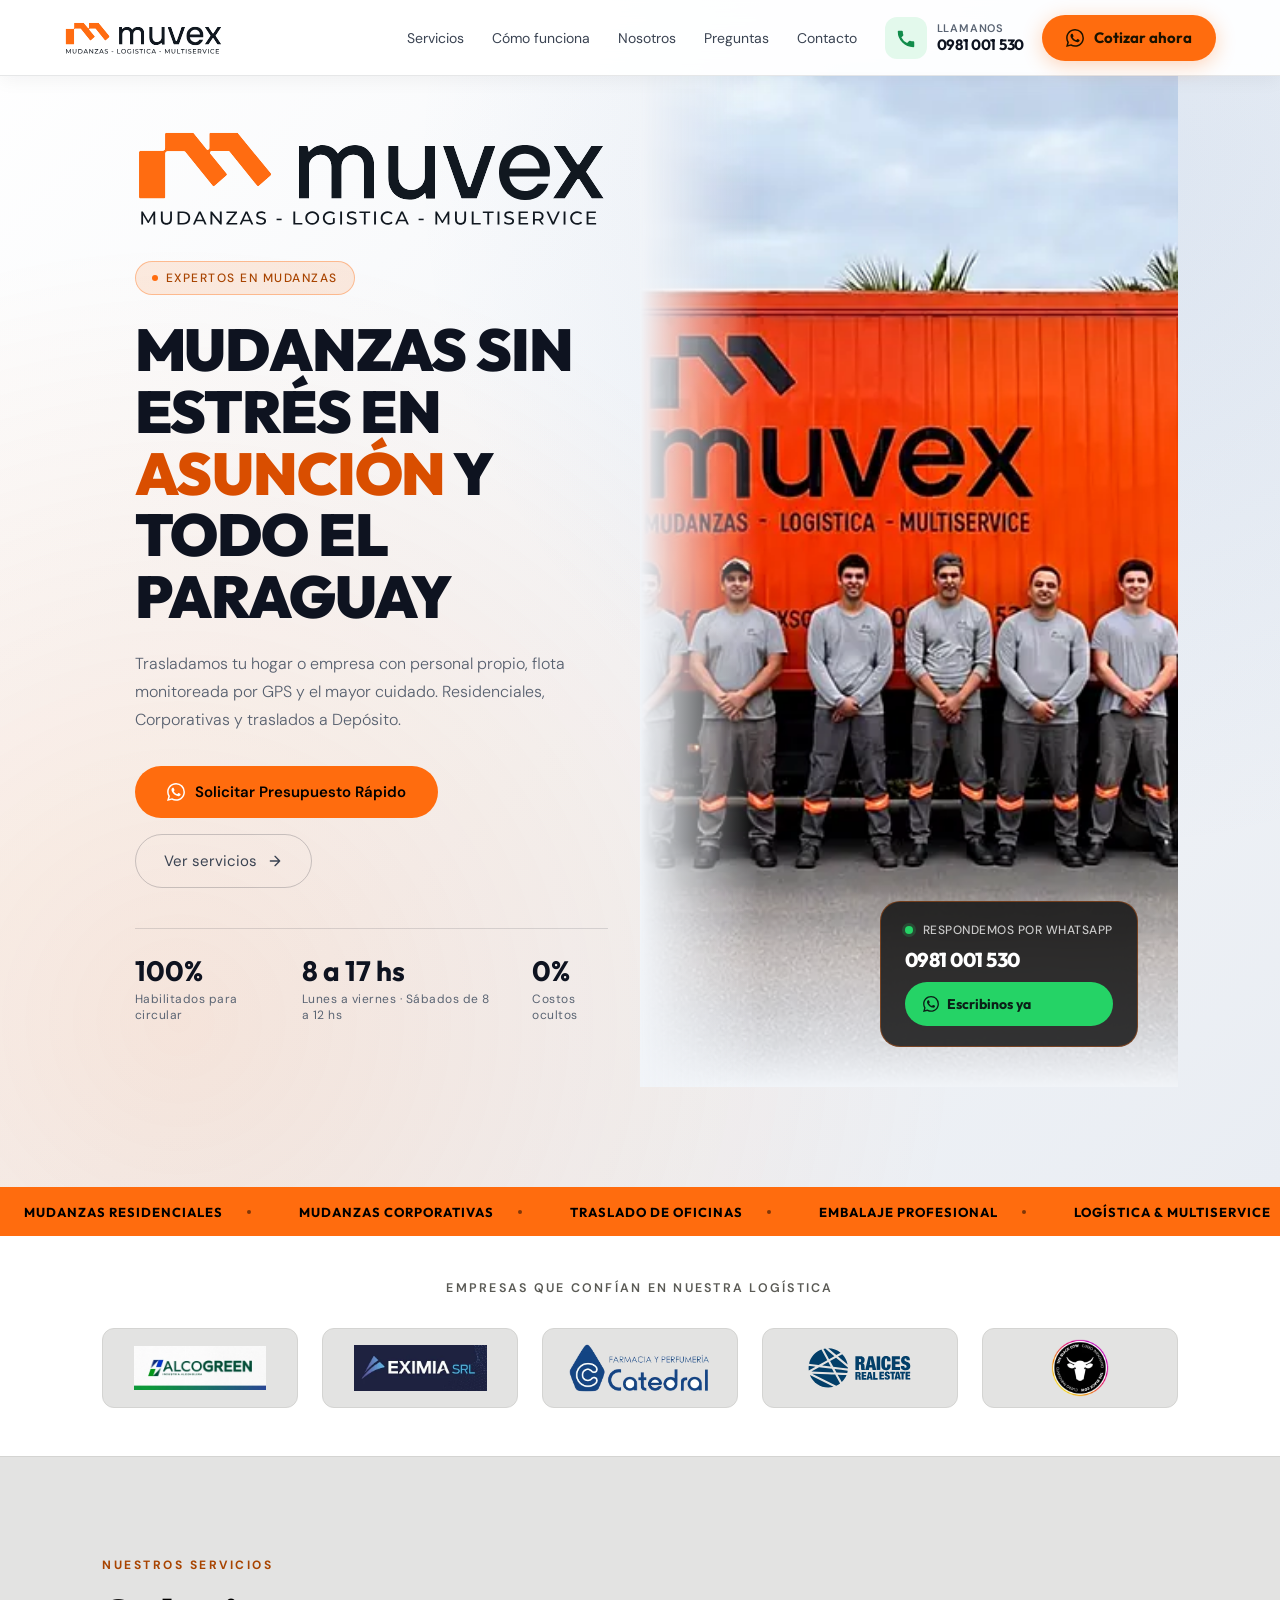
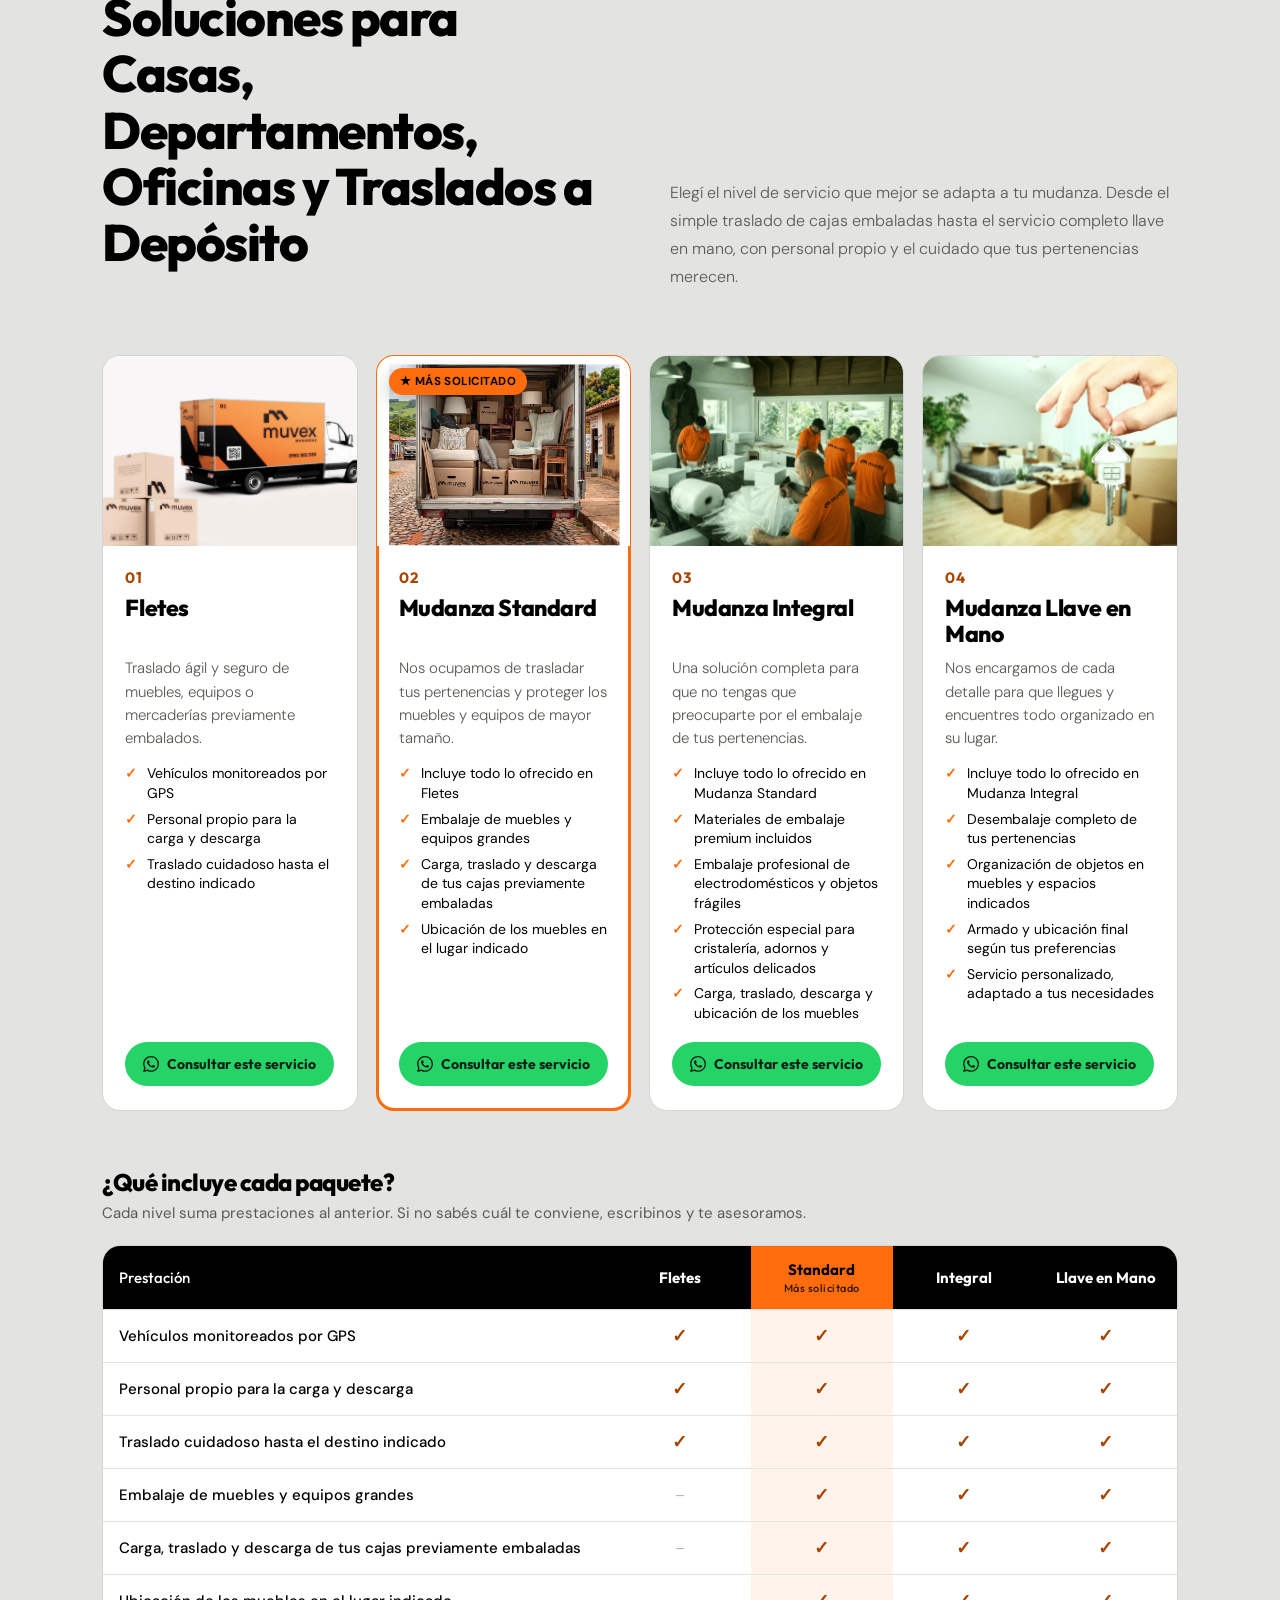
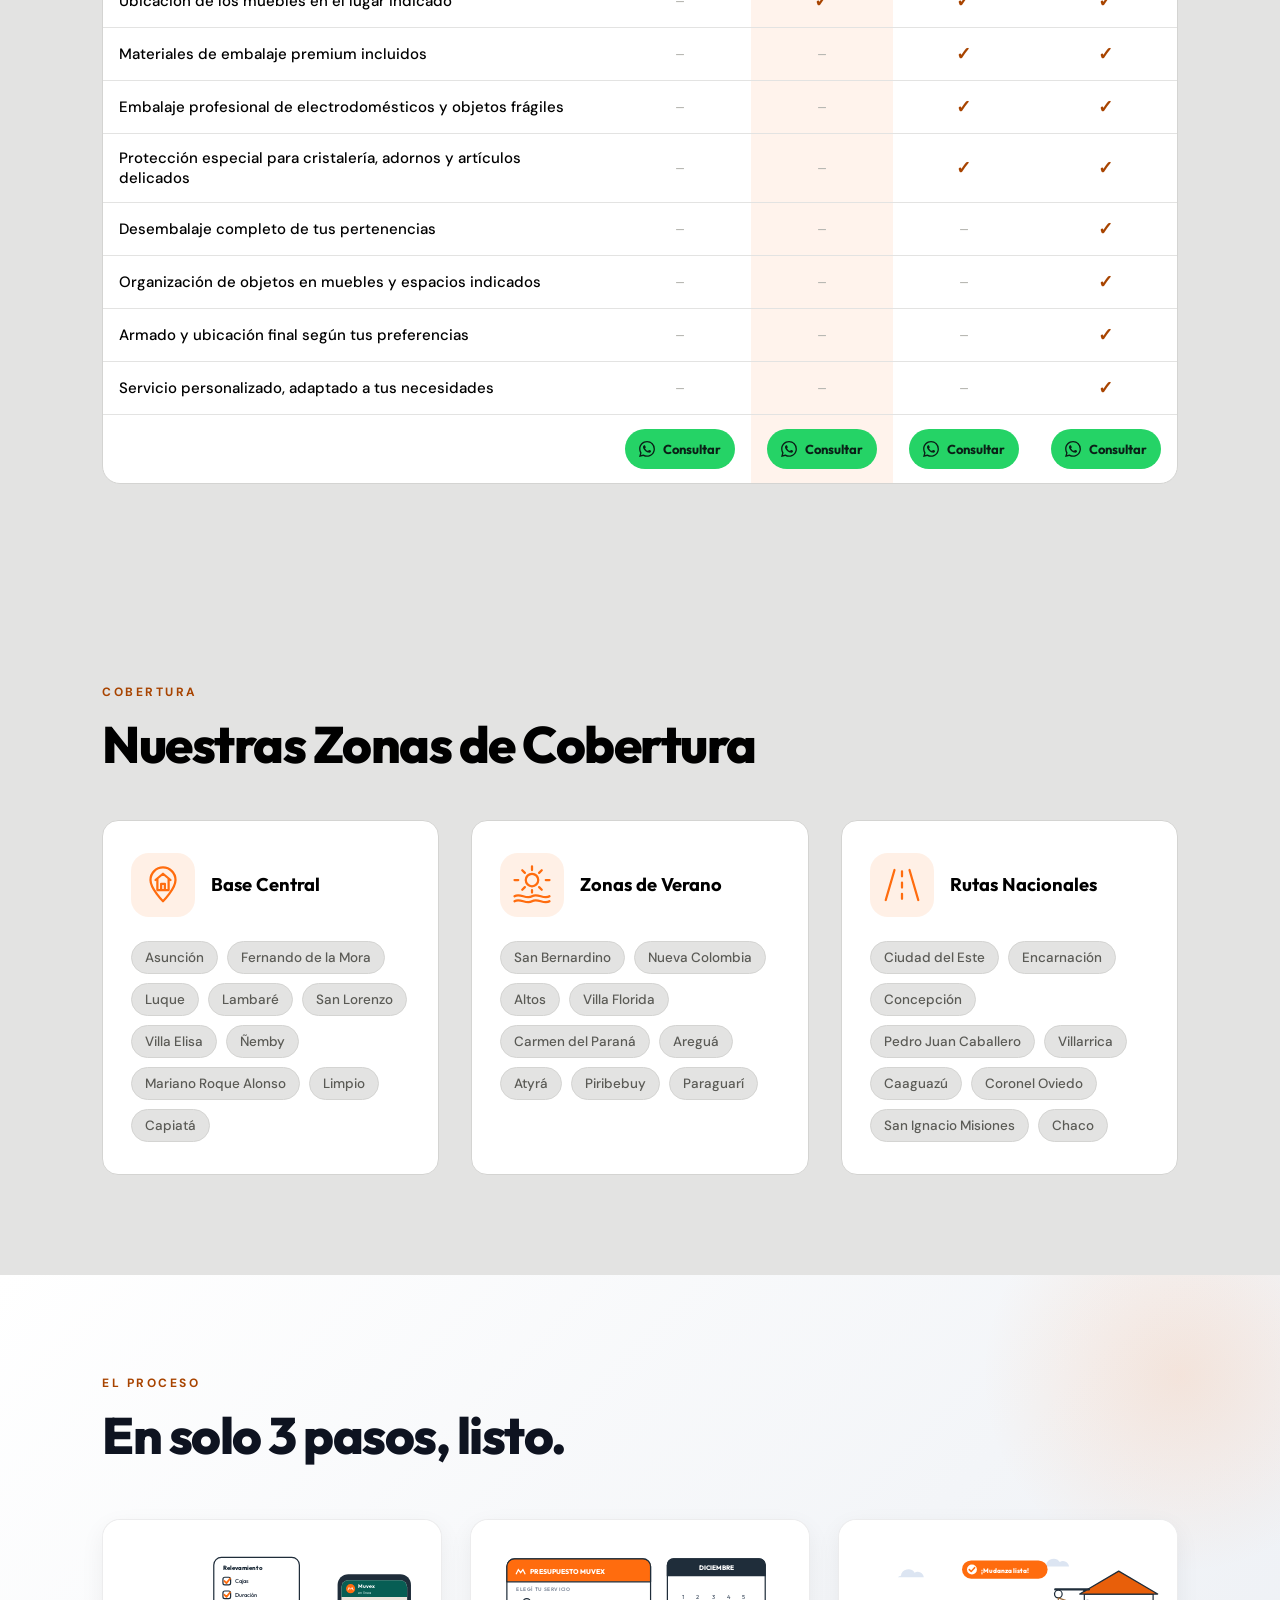
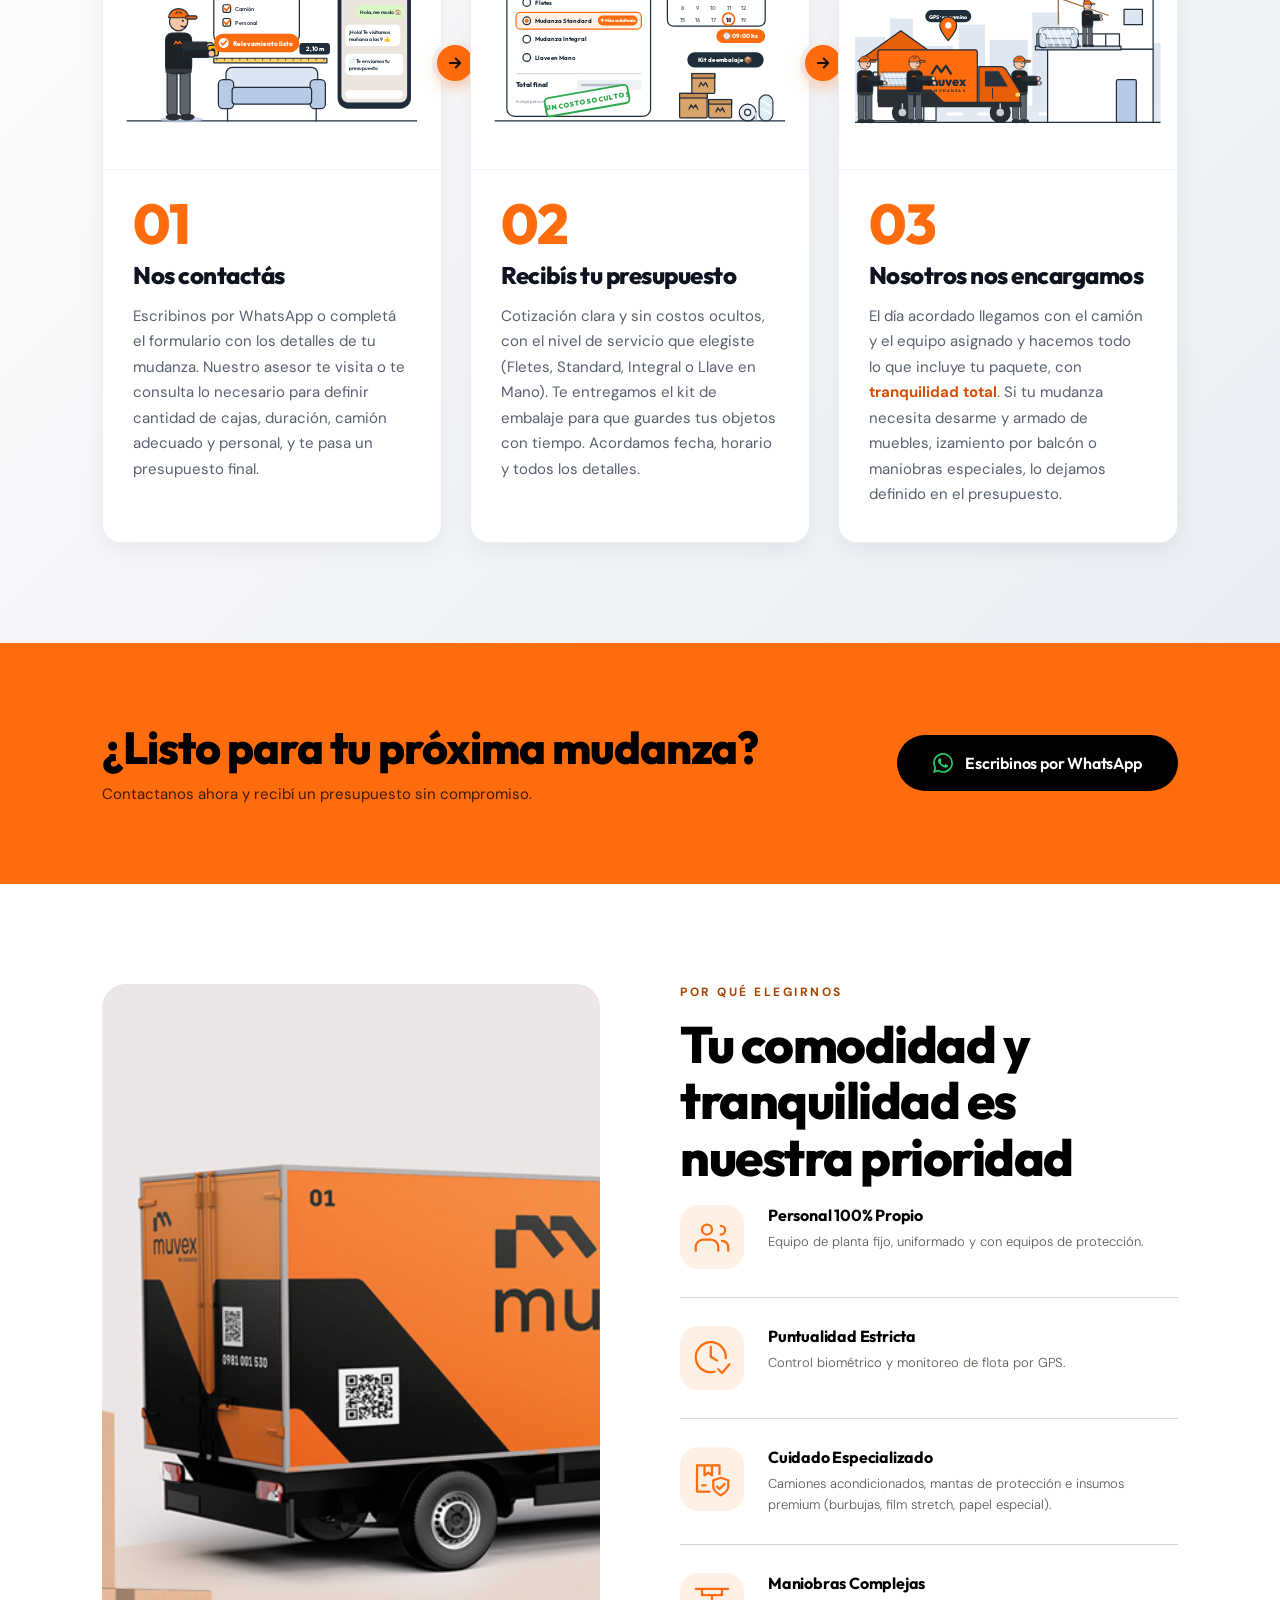
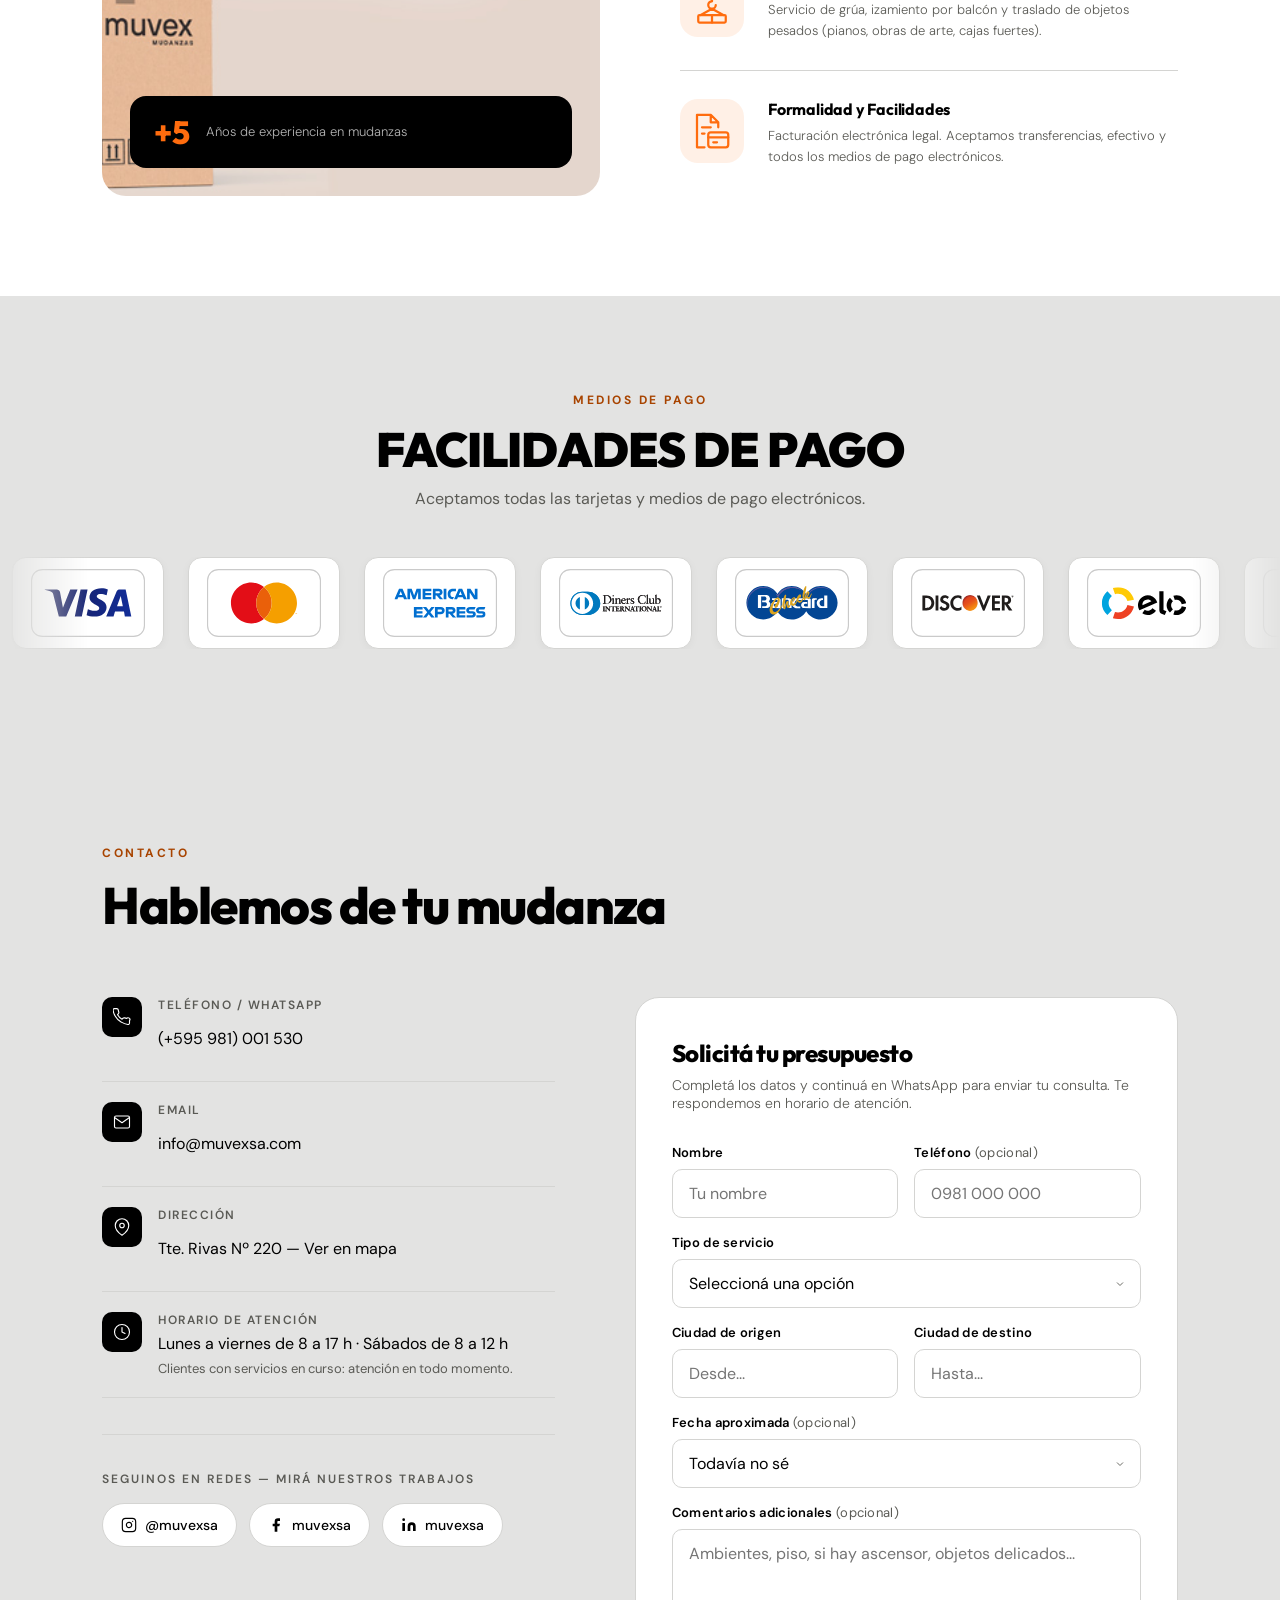
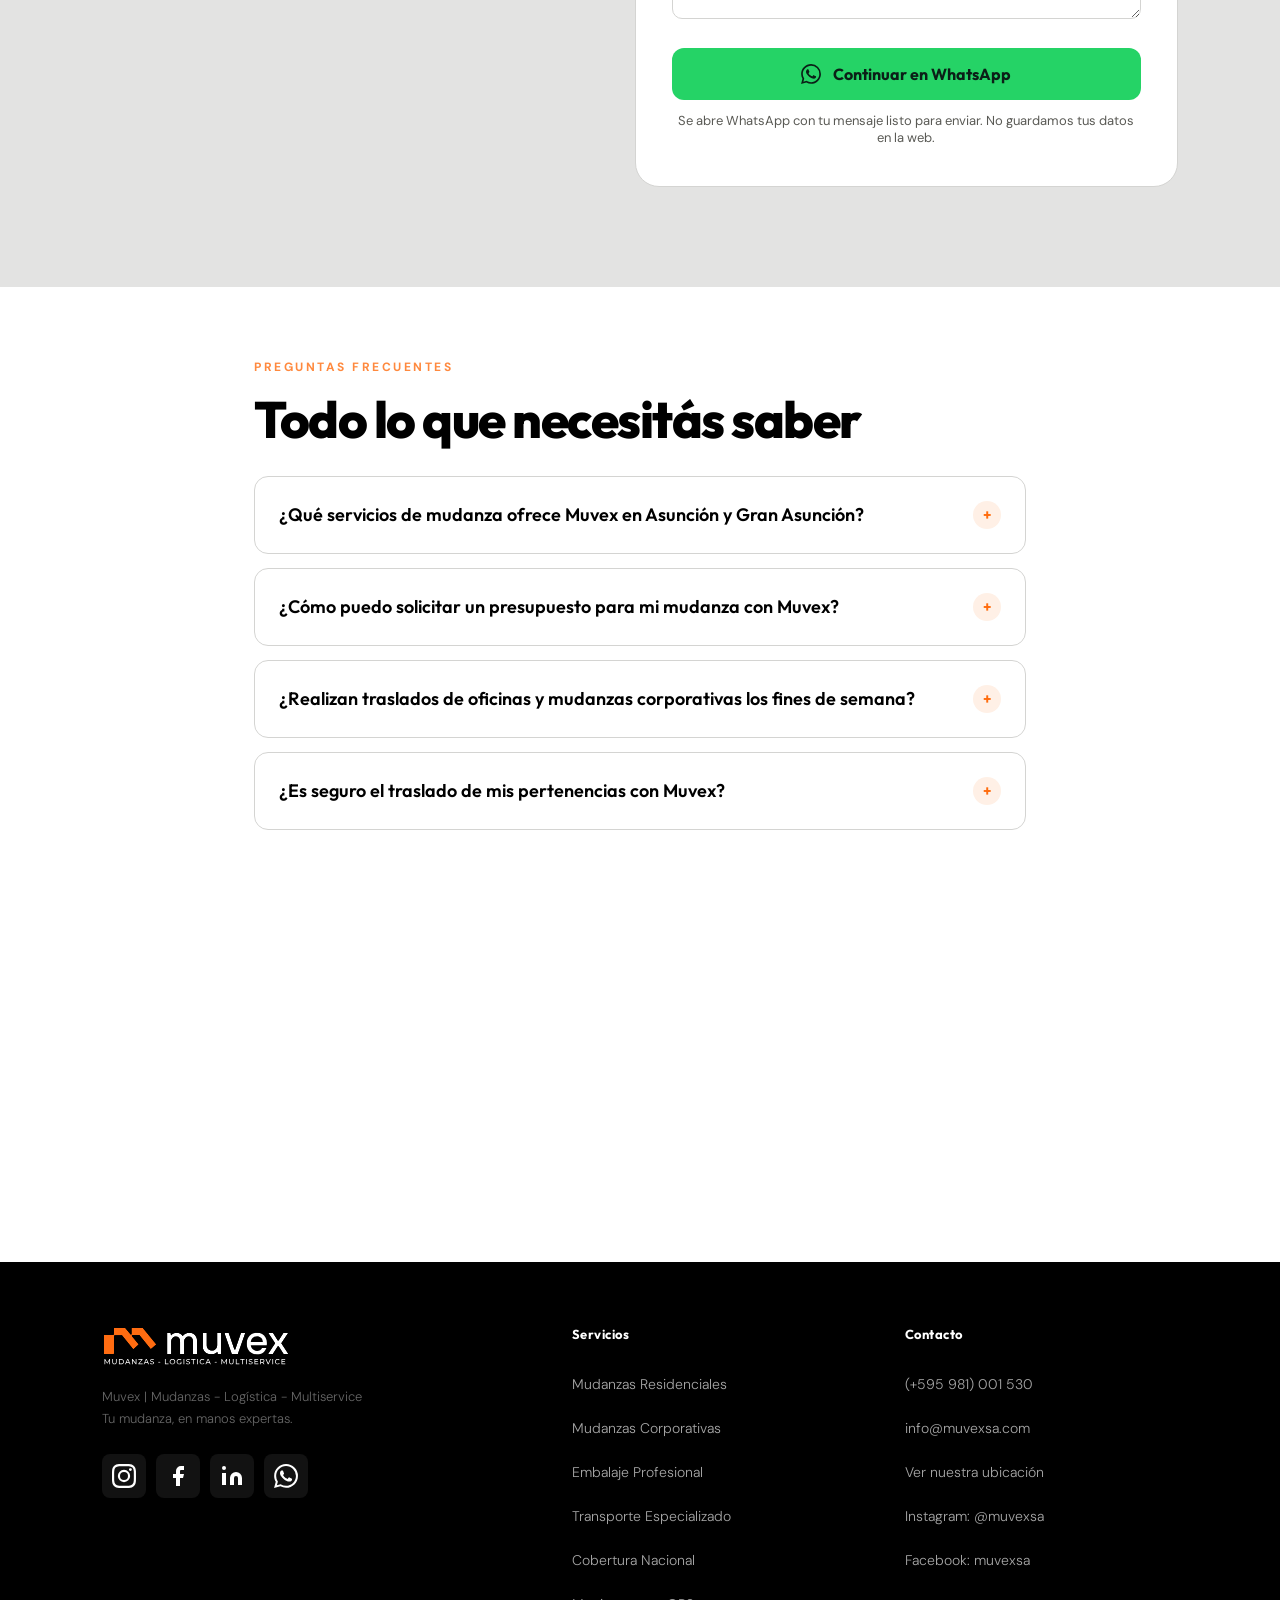
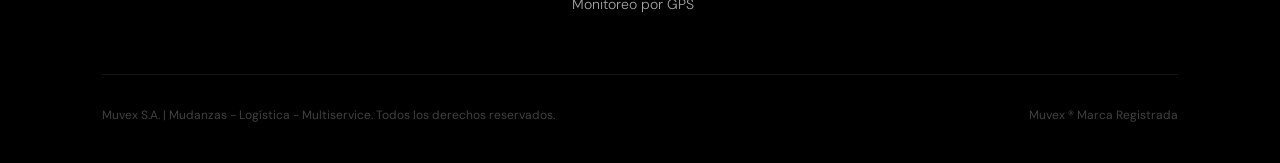
==== commit ad101a2a: "Actualiza iconos de la seccion Por que elegirnos" ====
--- a/index.html
+++ b/index.html
@@ -836,10 +836,10 @@
   .why-feature:last-child { border-bottom: none; }
 
   .feature-icon {
-    width: 44px;
-    height: 44px;
+    width: 64px;
+    height: 64px;
     background: rgba(255,108,14,0.1);
-    border-radius: 12px;
+    border-radius: 18px;
     display: flex;
     align-items: center;
     justify-content: center;
@@ -847,16 +847,16 @@
   }
 
   .feature-icon svg {
-    width: 20px;
-    height: 20px;
+    width: 40px;
+    height: 40px;
     stroke: var(--orange);
     fill: none;
-    stroke-width: 1.5;
+    stroke-width: 1.8;
     stroke-linecap: round;
     stroke-linejoin: round;
   }
 
-  .feature-text {}
+  .feature-text { min-width: 0; }
 
   .feature-title {
     font-family: var(--font-display);
@@ -1698,6 +1698,9 @@
     .step-title { font-size: 22px; margin-bottom: 10px; }
     .why-layout { grid-template-columns: 1fr; gap: 0; }
     .why-img { display: none; }
+    .why-feature { gap: 16px; }
+    .feature-icon { width: 56px; height: 56px; border-radius: 16px; }
+    .feature-icon svg { width: 36px; height: 36px; }
     .why-badge-mobile {
       display: flex; align-items: center; gap: 14px; margin-top: 24px;
       background: var(--black); color: var(--white); border-radius: 14px; padding: 16px 20px;
@@ -2849,7 +2852,7 @@
       <div class="why-features">
         <div class="why-feature">
           <div class="feature-icon">
-            <svg viewBox="0 0 24 24"><path d="M17 21v-2a4 4 0 00-4-4H5a4 4 0 00-4 4v2"/><circle cx="9" cy="7" r="4"/><path d="M23 21v-2a4 4 0 00-3-3.87M16 3.13a4 4 0 010 7.75"/></svg>
+            <svg viewBox="0 0 32 32" aria-hidden="true" focusable="false"><circle cx="12" cy="10" r="4"/><path d="M3 27v-3a6 6 0 0 1 6-6h6a6 6 0 0 1 6 6v3M23 7a3.5 3.5 0 0 1 0 7M24 19a5 5 0 0 1 5 5v3"/></svg>
           </div>
           <div class="feature-text">
             <div class="feature-title">Personal 100% Propio</div>
@@ -2858,7 +2861,7 @@
         </div>
         <div class="why-feature">
           <div class="feature-icon">
-            <svg viewBox="0 0 24 24"><circle cx="12" cy="12" r="10"/><polyline points="12 6 12 12 16 14"/></svg>
+            <svg viewBox="0 0 32 32" aria-hidden="true" focusable="false"><path d="M18 27a12 12 0 1 1 9-11M15 7v8l5 3M21 25l3 3 6-7"/></svg>
           </div>
           <div class="feature-text">
             <div class="feature-title">Puntualidad Estricta</div>
@@ -2867,7 +2870,7 @@
         </div>
         <div class="why-feature">
           <div class="feature-icon">
-            <svg viewBox="0 0 24 24"><path d="M20.84 4.61a5.5 5.5 0 00-7.78 0L12 5.67l-1.06-1.06a5.5 5.5 0 00-7.78 7.78l1.06 1.06L12 21.23l7.78-7.78 1.06-1.06a5.5 5.5 0 000-7.78z"/></svg>
+            <svg viewBox="0 0 32 32" aria-hidden="true" focusable="false"><path d="M14 26H4V5h18v7M10 5v8l3-2 3 2V5M8 21h3M23 15l6 2v5c0 4-6 7-6 7s-6-3-6-7v-5l6-2Z"/><path d="m20 22 2 2 4-4"/></svg>
           </div>
           <div class="feature-text">
             <div class="feature-title">Cuidado Especializado</div>
@@ -2876,7 +2879,7 @@
         </div>
         <div class="why-feature">
           <div class="feature-icon">
-            <svg viewBox="0 0 24 24"><path d="M14.7 6.3a1 1 0 000 1.4l1.6 1.6a1 1 0 001.4 0l3.77-3.77a6 6 0 01-7.94 7.94l-6.91 6.91a2.12 2.12 0 01-3-3l6.91-6.91a6 6 0 017.94-7.94l-3.76 3.76z"/></svg>
+            <svg viewBox="0 0 32 32" aria-hidden="true" focusable="false"><path d="M3 3h26M8 3v5h16V3M16 8v5a3 3 0 1 0 3 3M16 19l-9 5M16 19l9 5"/><rect x="5" y="24" width="22" height="6" rx="1"/><path d="M16 24v6"/></svg>
           </div>
           <div class="feature-text">
             <div class="feature-title">Maniobras Complejas</div>
@@ -2885,7 +2888,7 @@
         </div>
         <div class="why-feature">
           <div class="feature-icon">
-            <svg viewBox="0 0 24 24"><path d="M14 2H6a2 2 0 00-2 2v16a2 2 0 002 2h12a2 2 0 002-2V8z"/><polyline points="14 2 14 8 20 8"/><line x1="9" y1="15" x2="15" y2="15"/><line x1="9" y1="11" x2="12" y2="11"/></svg>
+            <svg viewBox="0 0 32 32" aria-hidden="true" focusable="false"><path d="M10 29H4V3h11l6 6v4M15 3v6h6M8 13h7M8 18h2"/><rect x="13" y="17" width="16" height="12" rx="2"/><path d="M13 21h16M17 25h3"/></svg>
           </div>
           <div class="feature-text">
             <div class="feature-title">Formalidad y Facilidades</div>
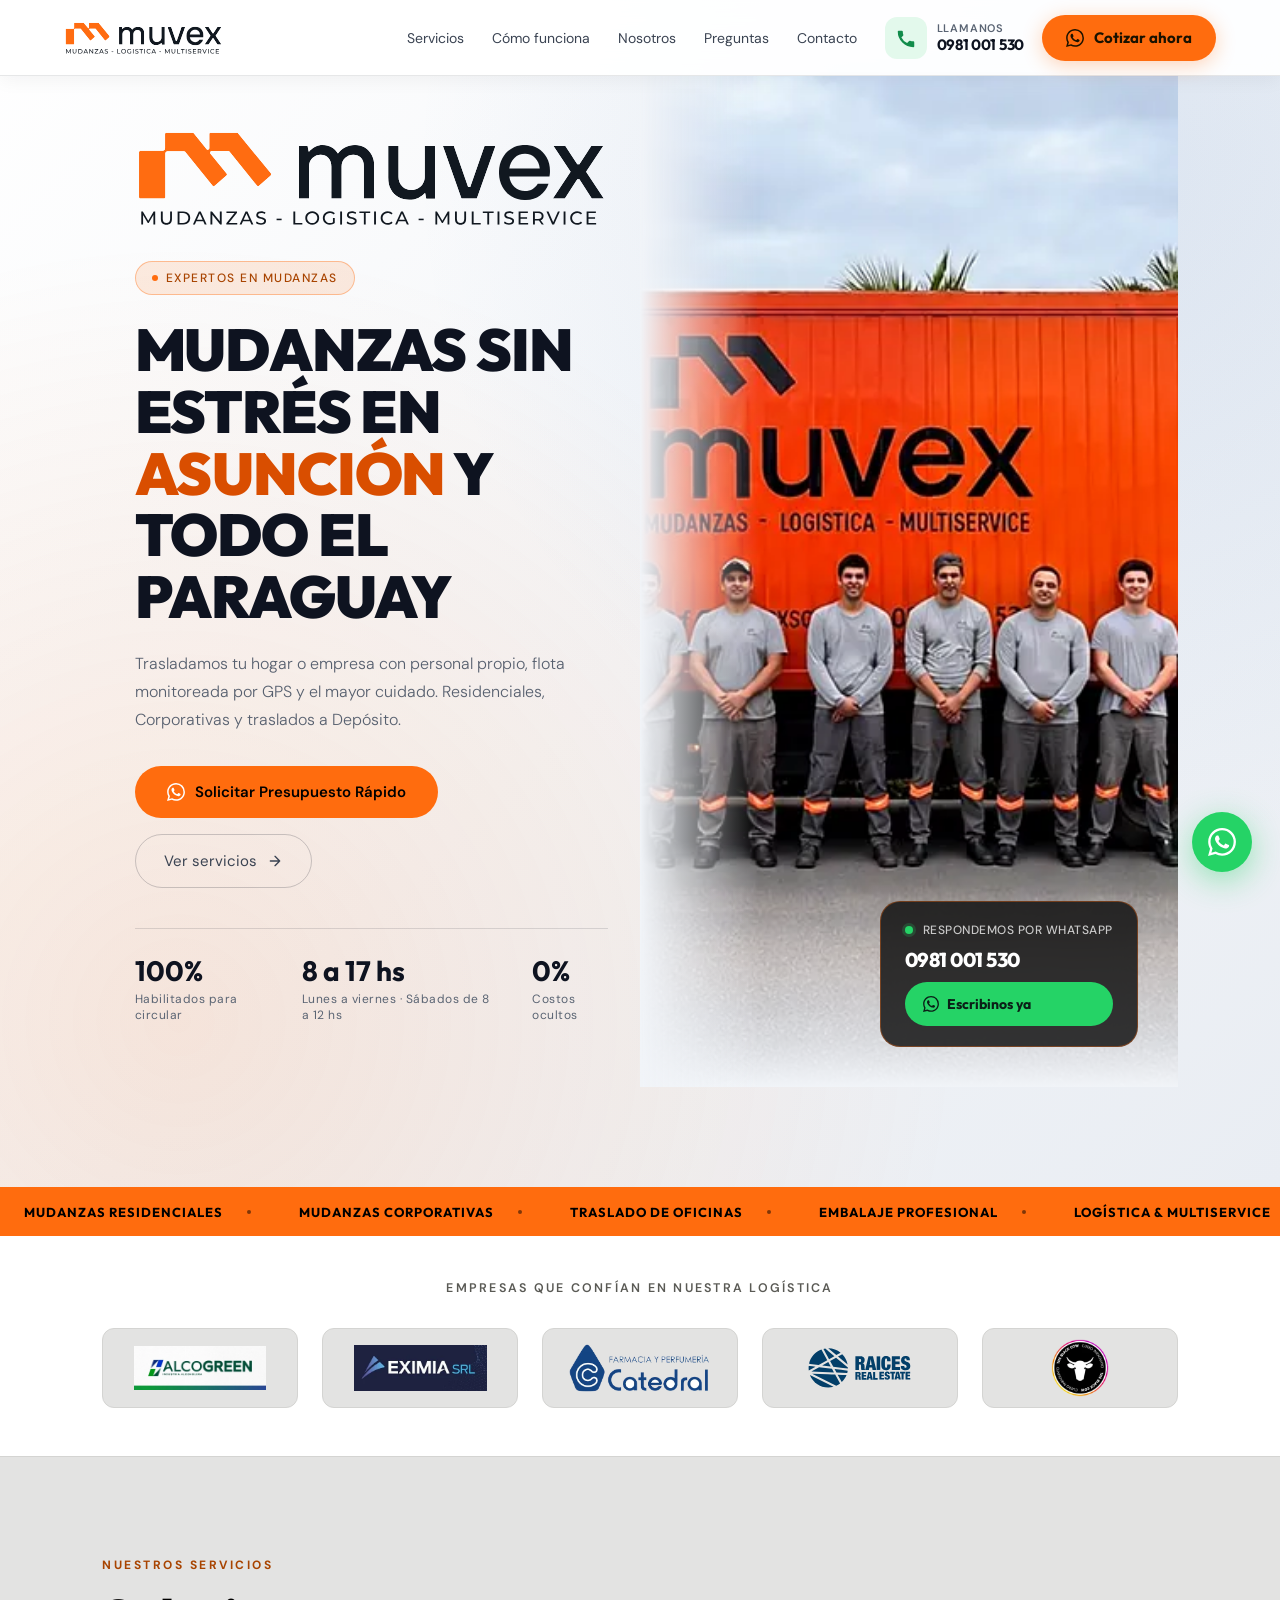
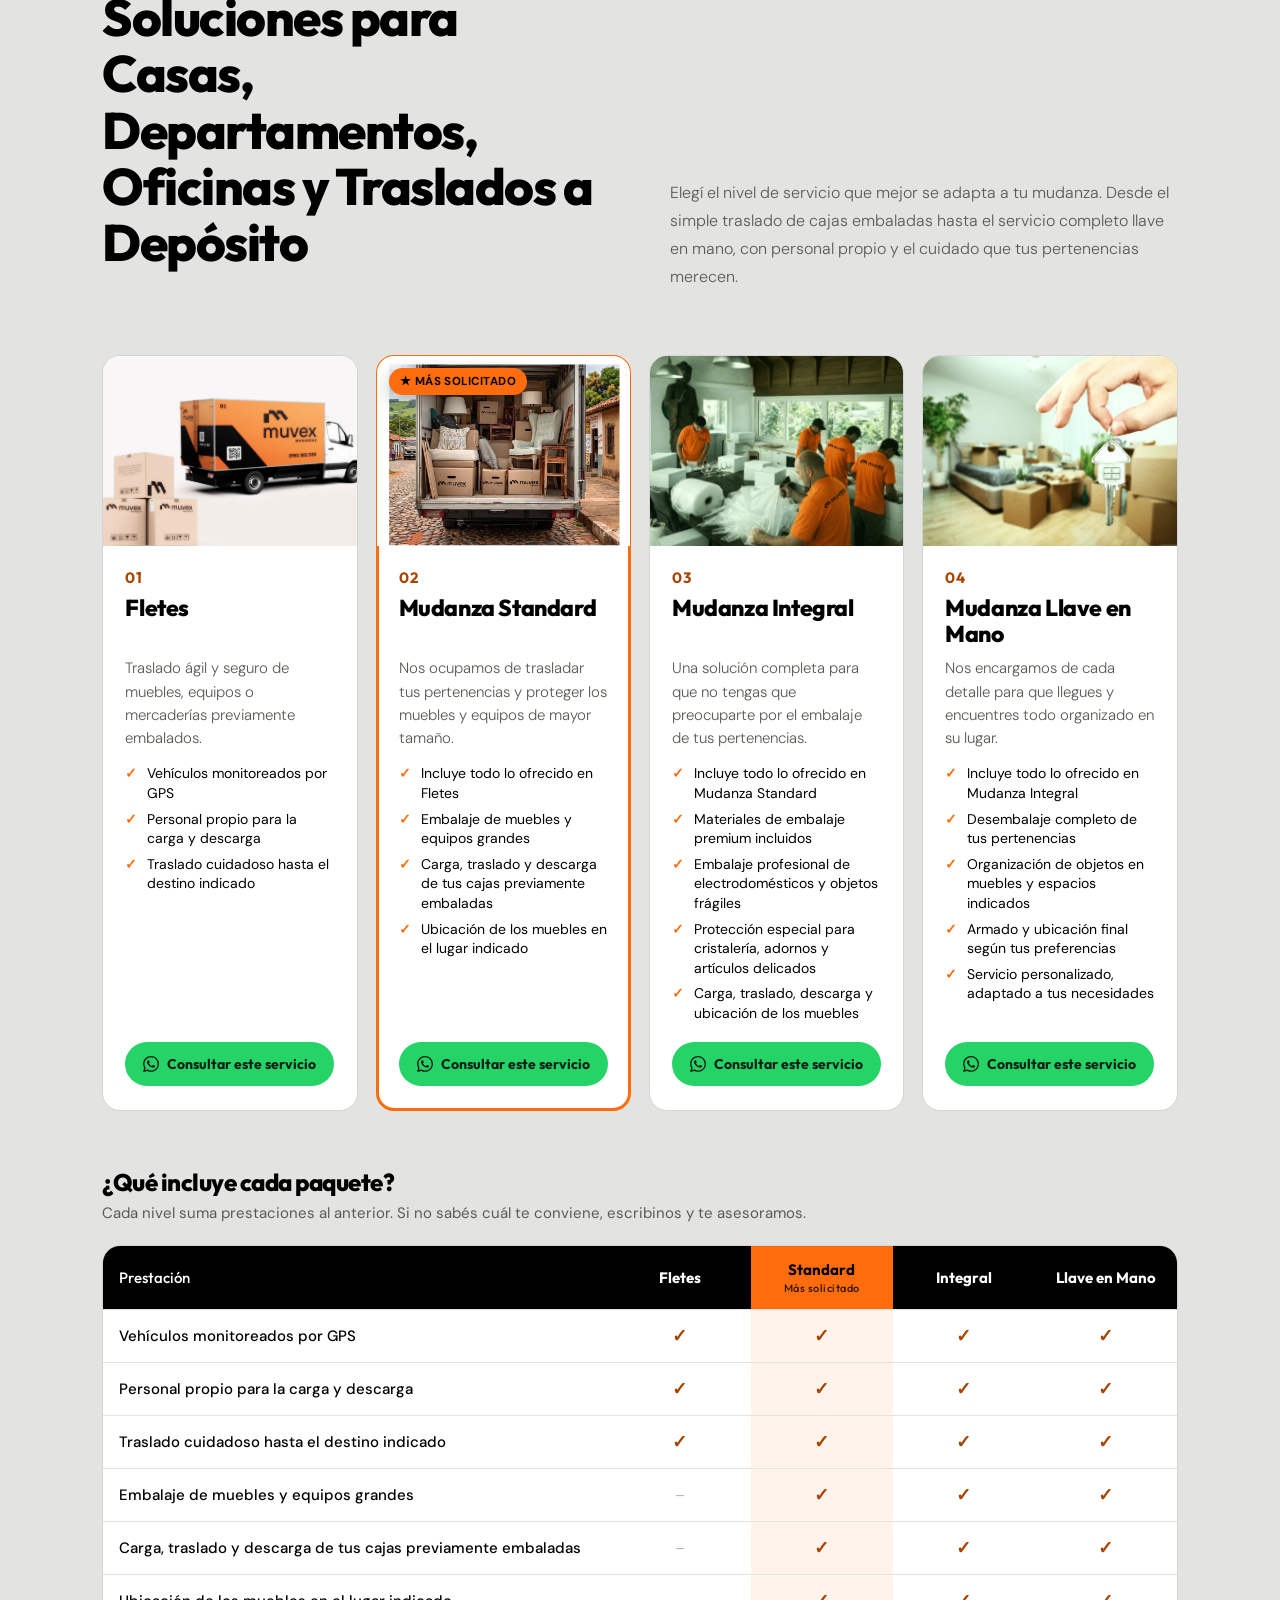
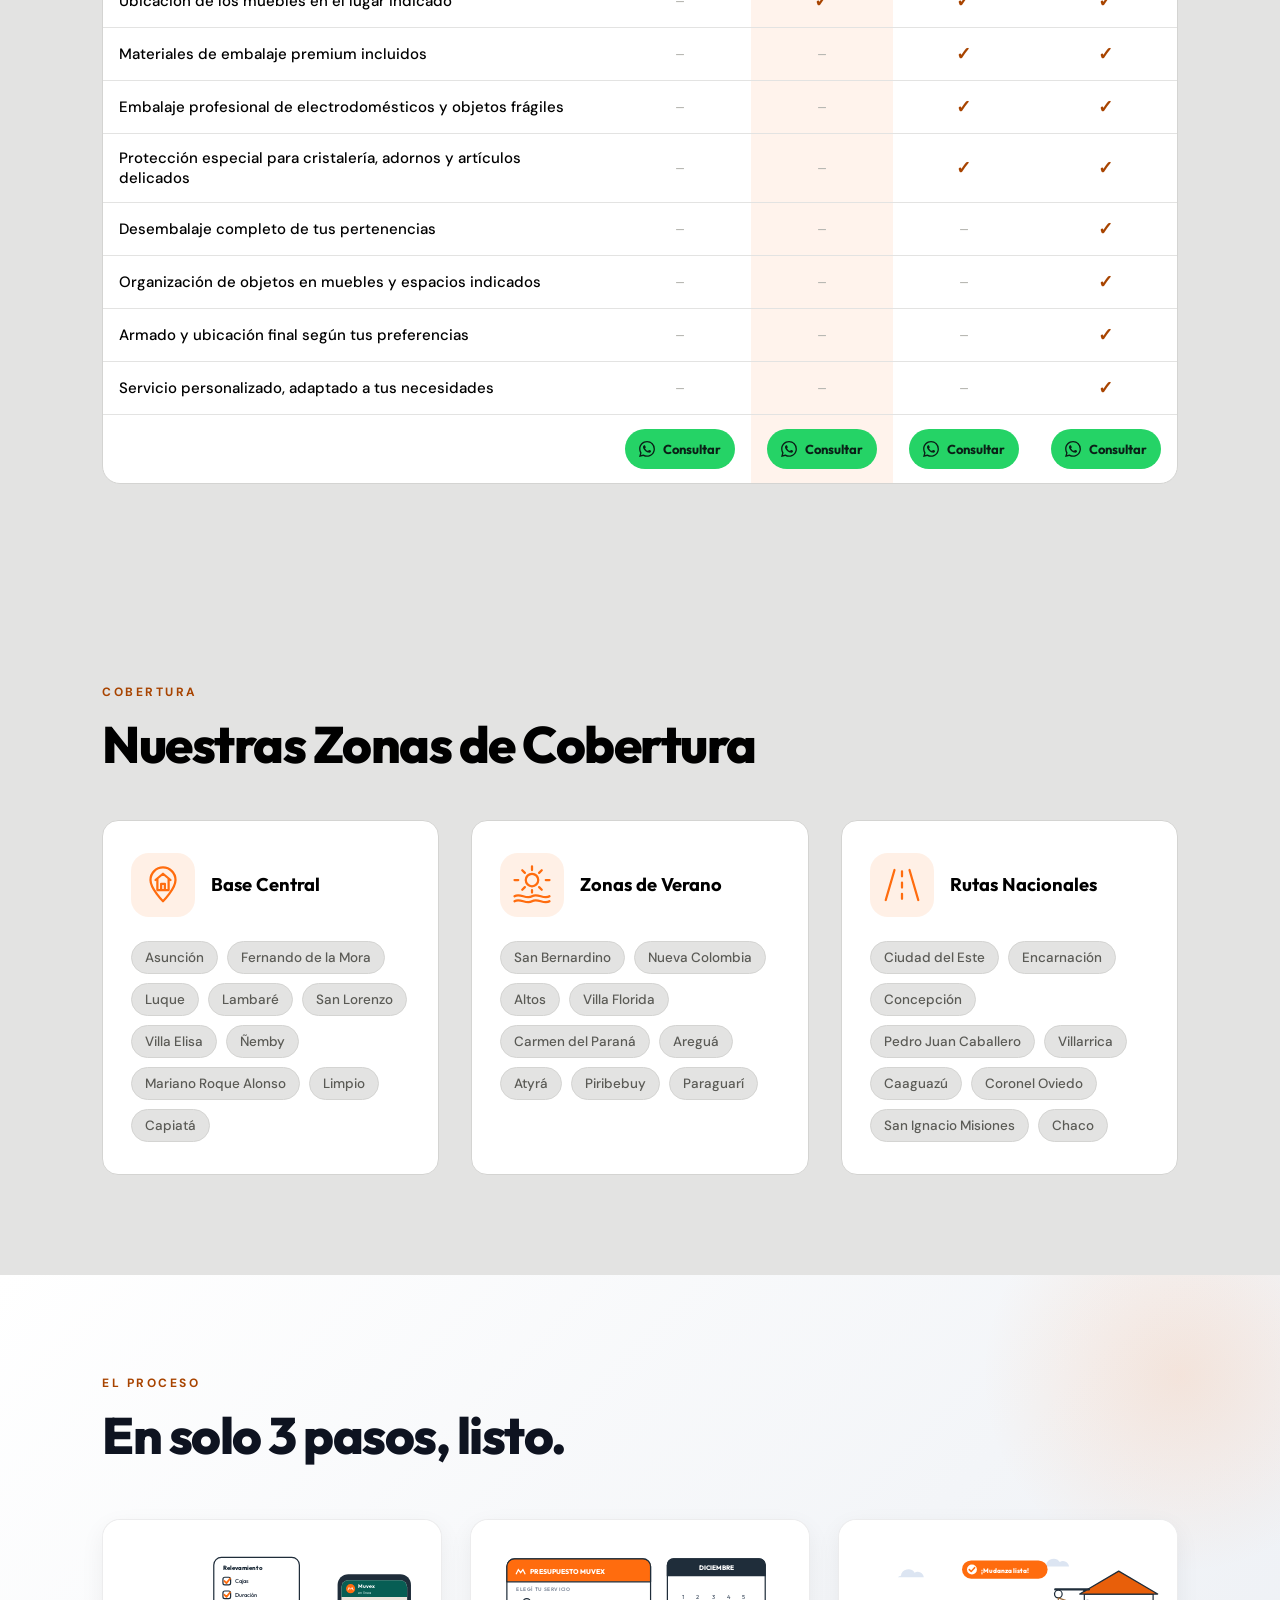
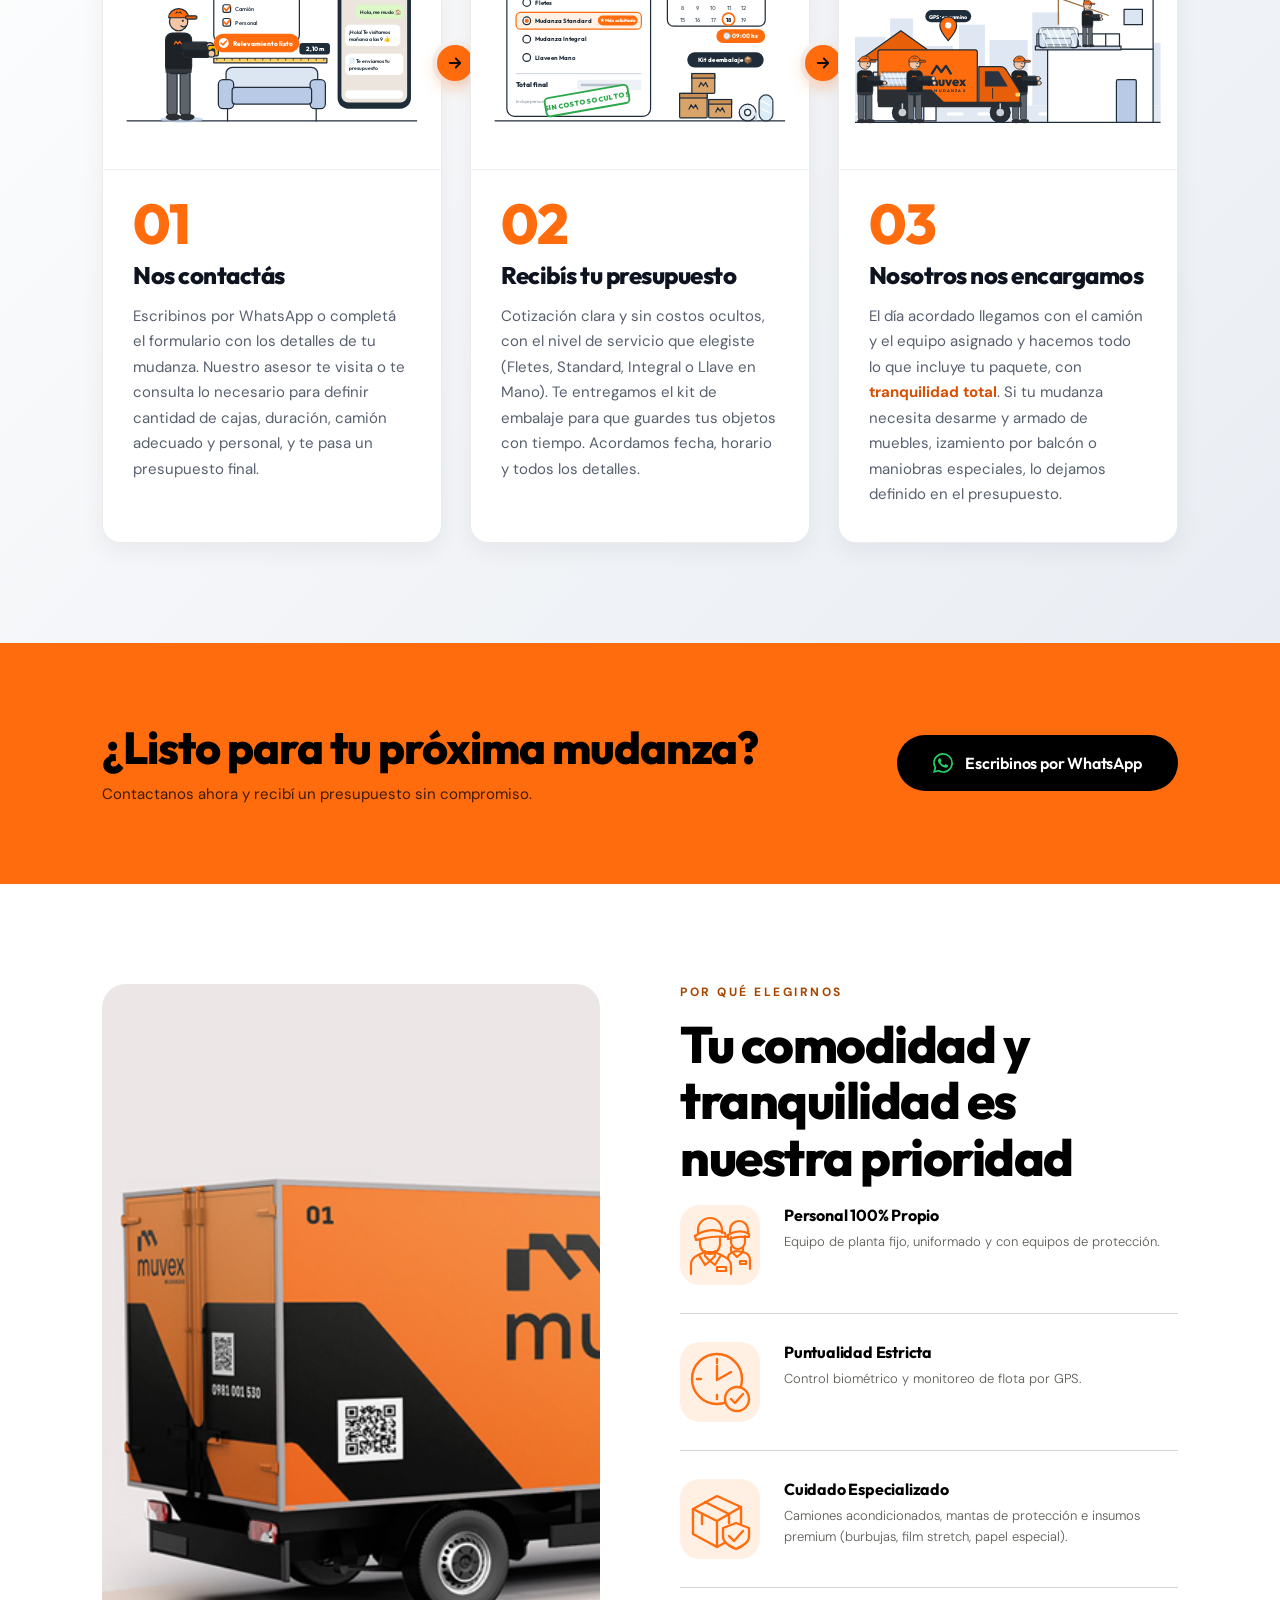
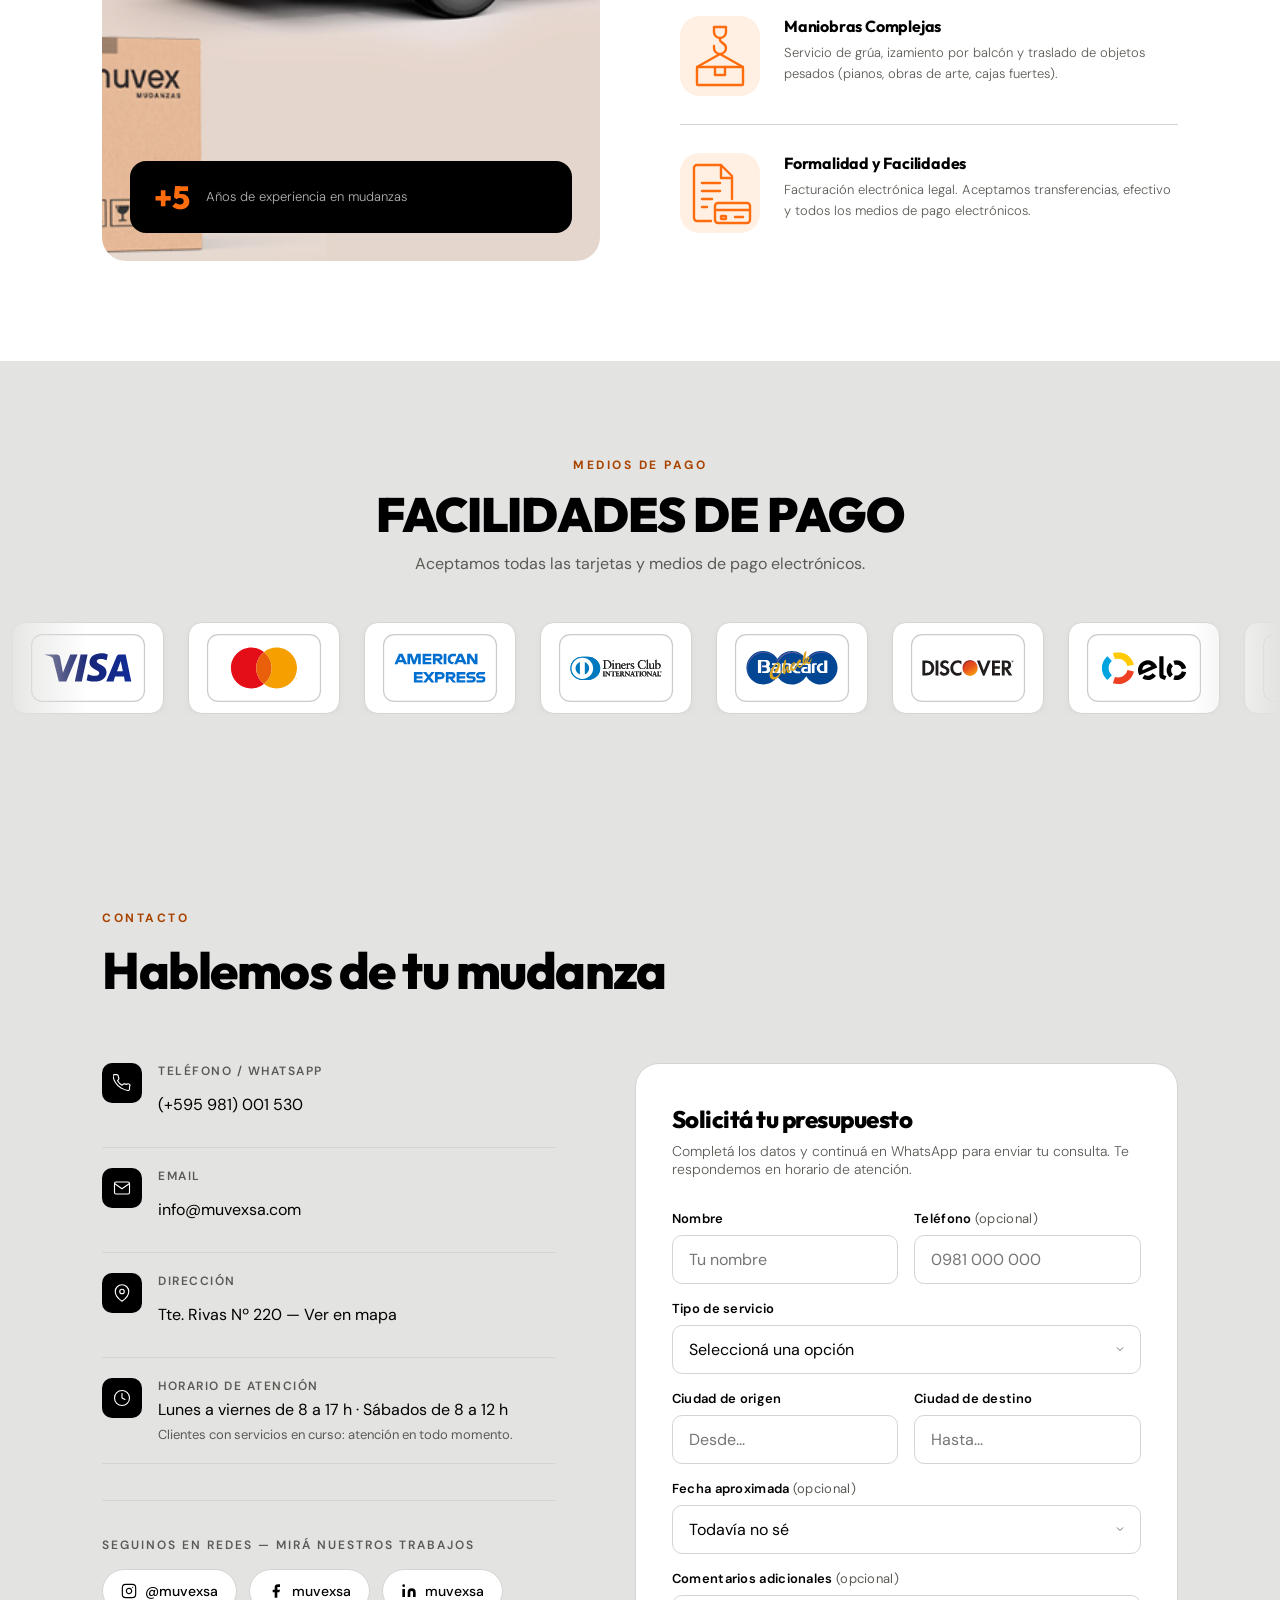
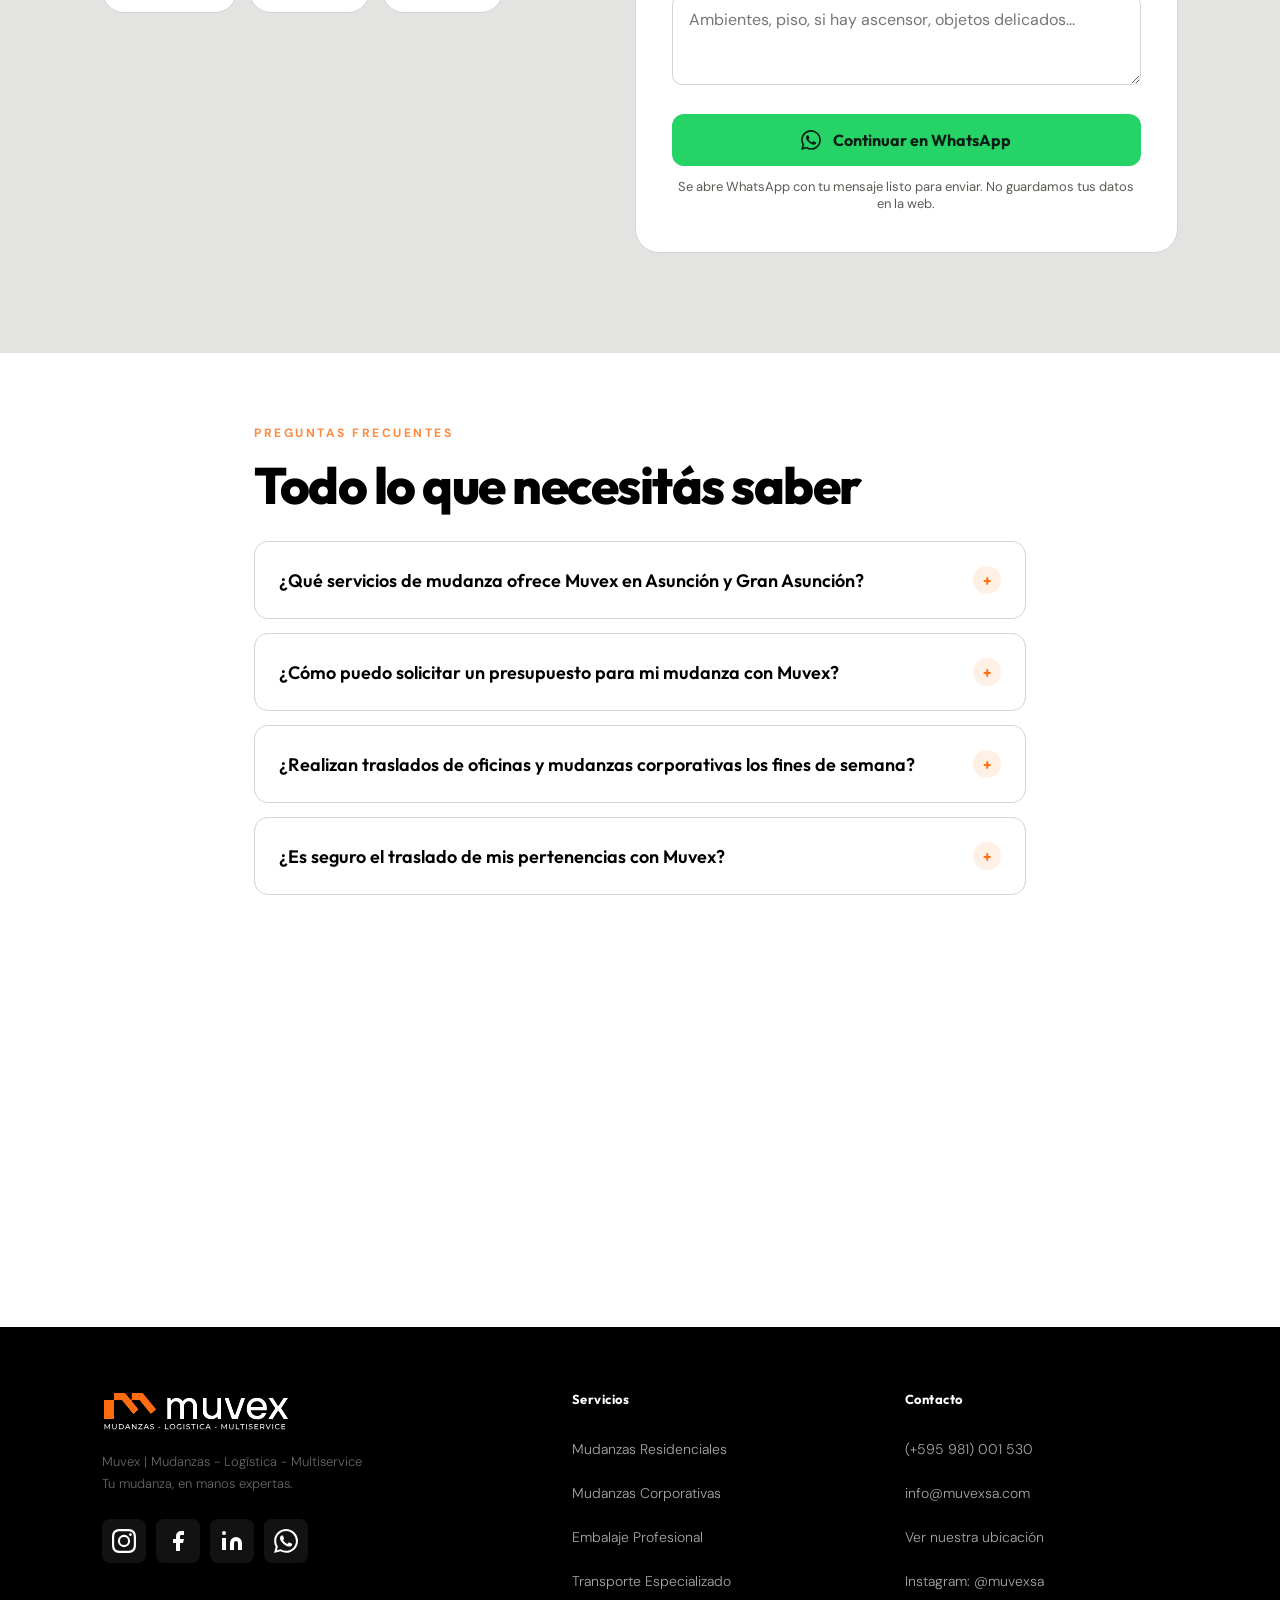
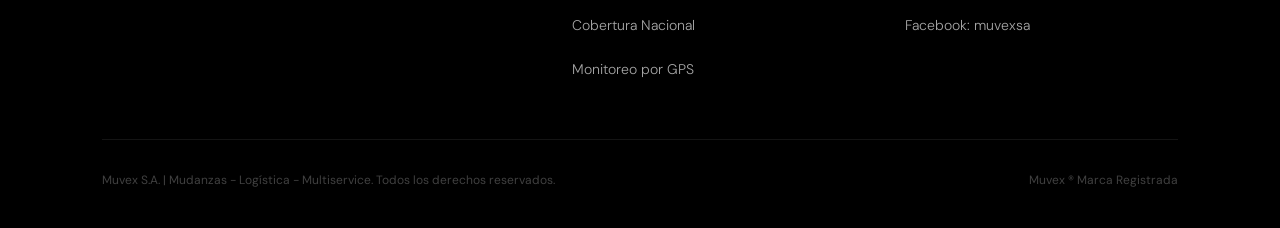
==== commit 9e9a45e9: "Corrige iconos para reproducir el diseño mostrado" ====
--- a/index.html
+++ b/index.html
@@ -836,10 +836,11 @@
   .why-feature:last-child { border-bottom: none; }
 
   .feature-icon {
-    width: 64px;
-    height: 64px;
-    background: rgba(255,108,14,0.1);
-    border-radius: 18px;
+    --feature-icon-bg: #FFF0E3;
+    width: 80px;
+    height: 80px;
+    background: var(--feature-icon-bg);
+    border-radius: 20px;
     display: flex;
     align-items: center;
     justify-content: center;
@@ -847,14 +848,16 @@
   }
 
   .feature-icon svg {
-    width: 40px;
-    height: 40px;
+    width: 64px;
+    height: 64px;
     stroke: var(--orange);
     fill: none;
-    stroke-width: 1.8;
+    stroke-width: 2.4;
     stroke-linecap: round;
     stroke-linejoin: round;
   }
+
+  .feature-icon .icon-surface { fill: var(--feature-icon-bg); }
 
   .feature-text { min-width: 0; }
 
@@ -1699,8 +1702,8 @@
     .why-layout { grid-template-columns: 1fr; gap: 0; }
     .why-img { display: none; }
     .why-feature { gap: 16px; }
-    .feature-icon { width: 56px; height: 56px; border-radius: 16px; }
-    .feature-icon svg { width: 36px; height: 36px; }
+    .feature-icon { width: 64px; height: 64px; border-radius: 18px; }
+    .feature-icon svg { width: 50px; height: 50px; }
     .why-badge-mobile {
       display: flex; align-items: center; gap: 14px; margin-top: 24px;
       background: var(--black); color: var(--white); border-radius: 14px; padding: 16px 20px;
@@ -2852,7 +2855,7 @@
       <div class="why-features">
         <div class="why-feature">
           <div class="feature-icon">
-            <svg viewBox="0 0 32 32" aria-hidden="true" focusable="false"><circle cx="12" cy="10" r="4"/><path d="M3 27v-3a6 6 0 0 1 6-6h6a6 6 0 0 1 6 6v3M23 7a3.5 3.5 0 0 1 0 7M24 19a5 5 0 0 1 5 5v3"/></svg>
+            <svg viewBox="0 0 64 64" aria-hidden="true" focusable="false"><g stroke-width="2.2"><path d="M43 38v-4M55 34v4M40 60V45c0-3 2-5 5-6l3-1 7 1c4 1 7 4 7 8v9M44 39l5 5 6-5"/><path d="M43 24v5a7 7 0 0 0 14 0v-6M42 20v-3a9 9 0 0 1 18 0v3M40 22c6-4 15-5 21-1v3c-7-1-13 0-21 2Z"/><path d="M52 48h6v3h-6Z"/><path class="icon-surface" d="M3 61V51c0-4 3-7 7-9l7-3h10l8 4c5 2 8 5 8 10v8"/><path d="M17 38v5l5 5 5-5v-5M11 42l6 10 5-4 5 4 6-10M12 26v5a10 10 0 0 0 20 0v-6"/><path class="icon-surface" d="M10 21v-4a12 12 0 0 1 24 0v3M7 23c8-6 20-8 30-3l1 4c-11-2-20 1-30 3Z"/><path d="M29 54h9v4h-9Z"/></g></svg>
           </div>
           <div class="feature-text">
             <div class="feature-title">Personal 100% Propio</div>
@@ -2861,7 +2864,7 @@
         </div>
         <div class="why-feature">
           <div class="feature-icon">
-            <svg viewBox="0 0 32 32" aria-hidden="true" focusable="false"><path d="M18 27a12 12 0 1 1 9-11M15 7v8l5 3M21 25l3 3 6-7"/></svg>
+            <svg viewBox="0 0 64 64" aria-hidden="true" focusable="false"><circle cx="29" cy="29" r="25"/><path d="M29 9v4M29 45v4M9 29h4M29 16v14l14-8"/><circle class="icon-surface" cx="49" cy="49" r="12"/><path d="m43 49 4 4 8-9"/></svg>
           </div>
           <div class="feature-text">
             <div class="feature-title">Puntualidad Estricta</div>
@@ -2870,7 +2873,7 @@
         </div>
         <div class="why-feature">
           <div class="feature-icon">
-            <svg viewBox="0 0 32 32" aria-hidden="true" focusable="false"><path d="M14 26H4V5h18v7M10 5v8l3-2 3 2V5M8 21h3M23 15l6 2v5c0 4-6 7-6 7s-6-3-6-7v-5l6-2Z"/><path d="m20 22 2 2 4-4"/></svg>
+            <svg viewBox="0 0 64 64" aria-hidden="true" focusable="false"><path d="m5 22 24-13 24 11v27L29 60 5 47V22Z"/><path d="m5 22 24 12 24-14M29 34v26M17 15l24 12v9M14 27v10"/><path class="icon-surface" d="m48 36 13 5v9c0 7-13 12-13 12S35 57 35 50v-9l13-5Z"/><path d="m41 49 5 5 9-10"/></svg>
           </div>
           <div class="feature-text">
             <div class="feature-title">Cuidado Especializado</div>
@@ -2879,7 +2882,7 @@
         </div>
         <div class="why-feature">
           <div class="feature-icon">
-            <svg viewBox="0 0 32 32" aria-hidden="true" focusable="false"><path d="M3 3h26M8 3v5h16V3M16 8v5a3 3 0 1 0 3 3M16 19l-9 5M16 19l9 5"/><rect x="5" y="24" width="22" height="6" rx="1"/><path d="M16 24v6"/></svg>
+            <svg viewBox="0 0 64 64" aria-hidden="true" focusable="false"><path d="M26 3h12v5a6 6 0 0 1-12 0V3ZM32 14v2c0 3 6 3 6 8a6 6 0 0 1-12 0v-2M32 30 9 43M32 30l23 13"/><rect x="9" y="43" width="46" height="18" rx="1"/><path d="M27 43v8h10v-8"/></svg>
           </div>
           <div class="feature-text">
             <div class="feature-title">Maniobras Complejas</div>
@@ -2888,7 +2891,7 @@
         </div>
         <div class="why-feature">
           <div class="feature-icon">
-            <svg viewBox="0 0 32 32" aria-hidden="true" focusable="false"><path d="M10 29H4V3h11l6 6v4M15 3v6h6M8 13h7M8 18h2"/><rect x="13" y="17" width="16" height="12" rx="2"/><path d="M13 21h16M17 25h3"/></svg>
+            <svg viewBox="0 0 64 64" aria-hidden="true" focusable="false"><path d="M23 60H9a3 3 0 0 1-3-3V7a3 3 0 0 1 3-3h24l11 11v23M33 4v13h11M14 22h18M14 30h18M14 38h10M14 46h5"/><rect class="icon-surface" x="27" y="42" width="35" height="20" rx="3"/><path d="M27 49h35"/><rect x="33" y="55" width="5" height="3" rx="0.5"/><path d="M47 56h8"/></svg>
           </div>
           <div class="feature-text">
             <div class="feature-title">Formalidad y Facilidades</div>
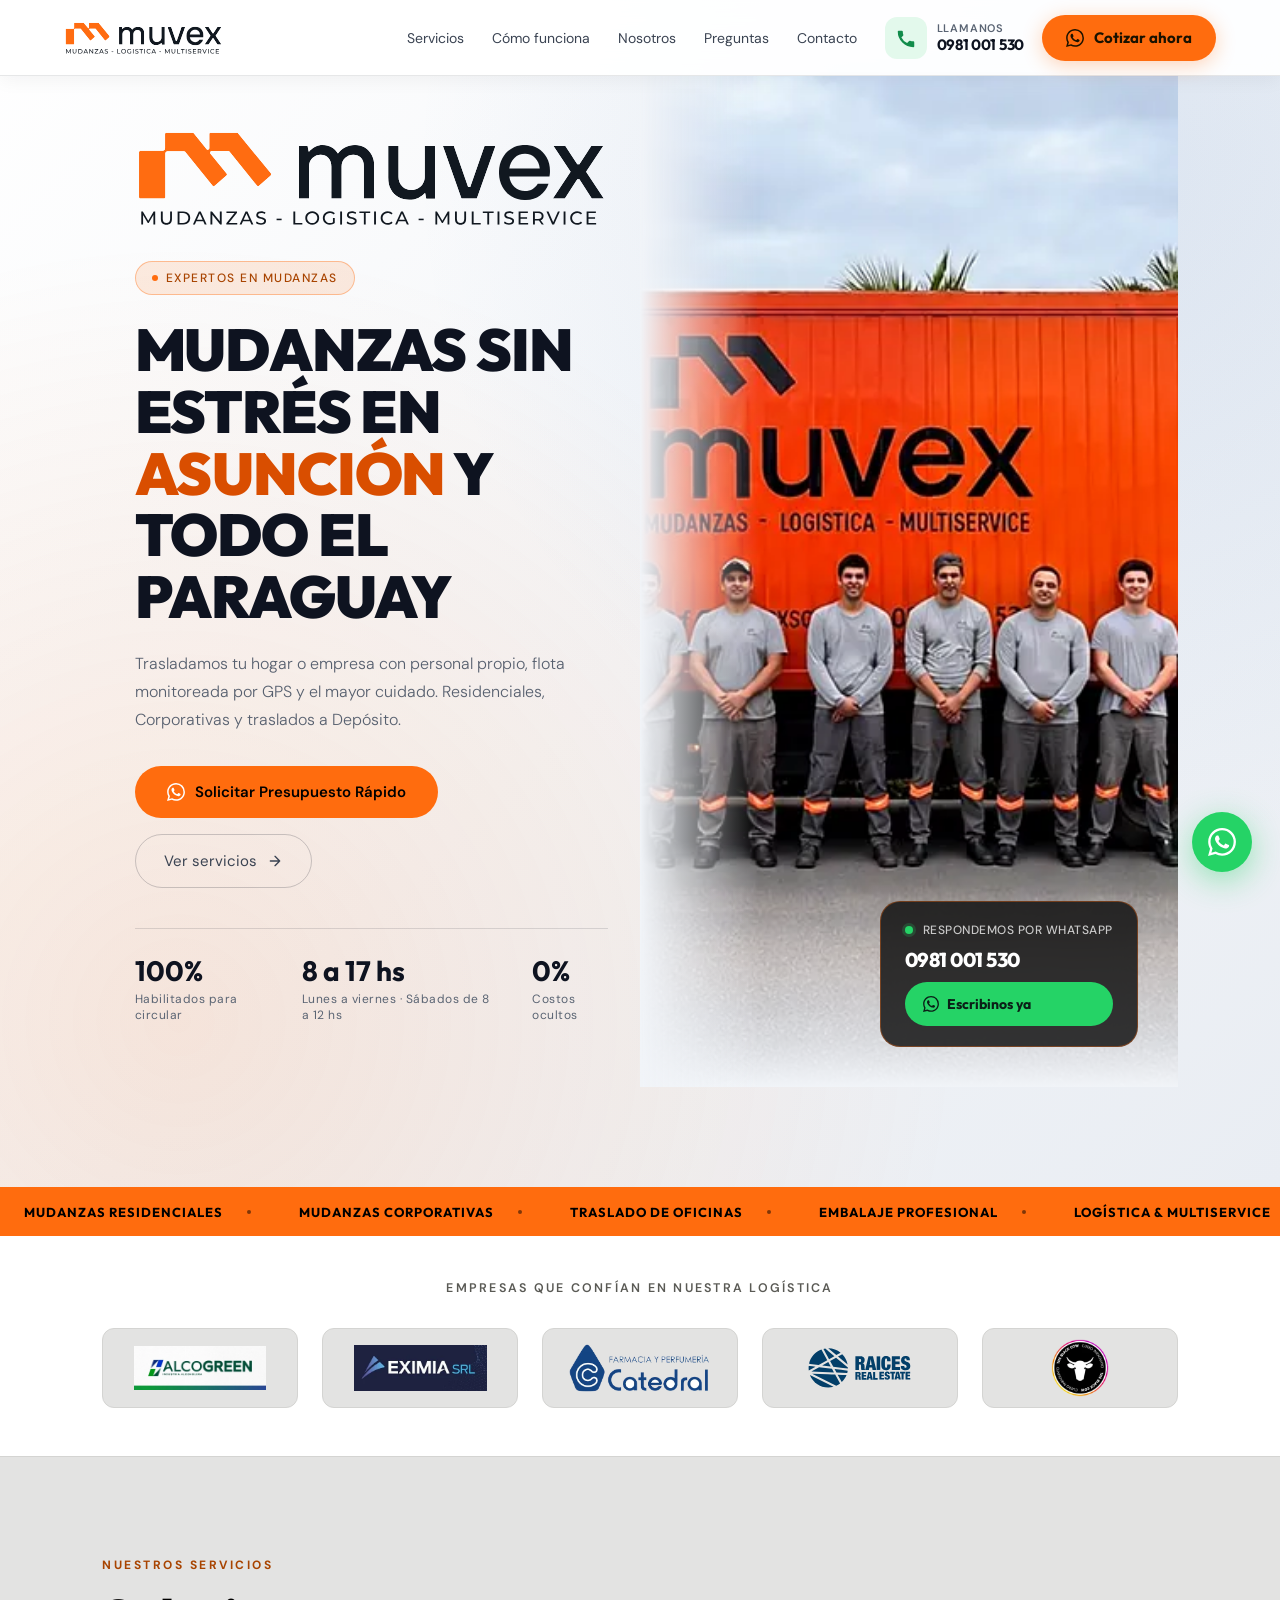
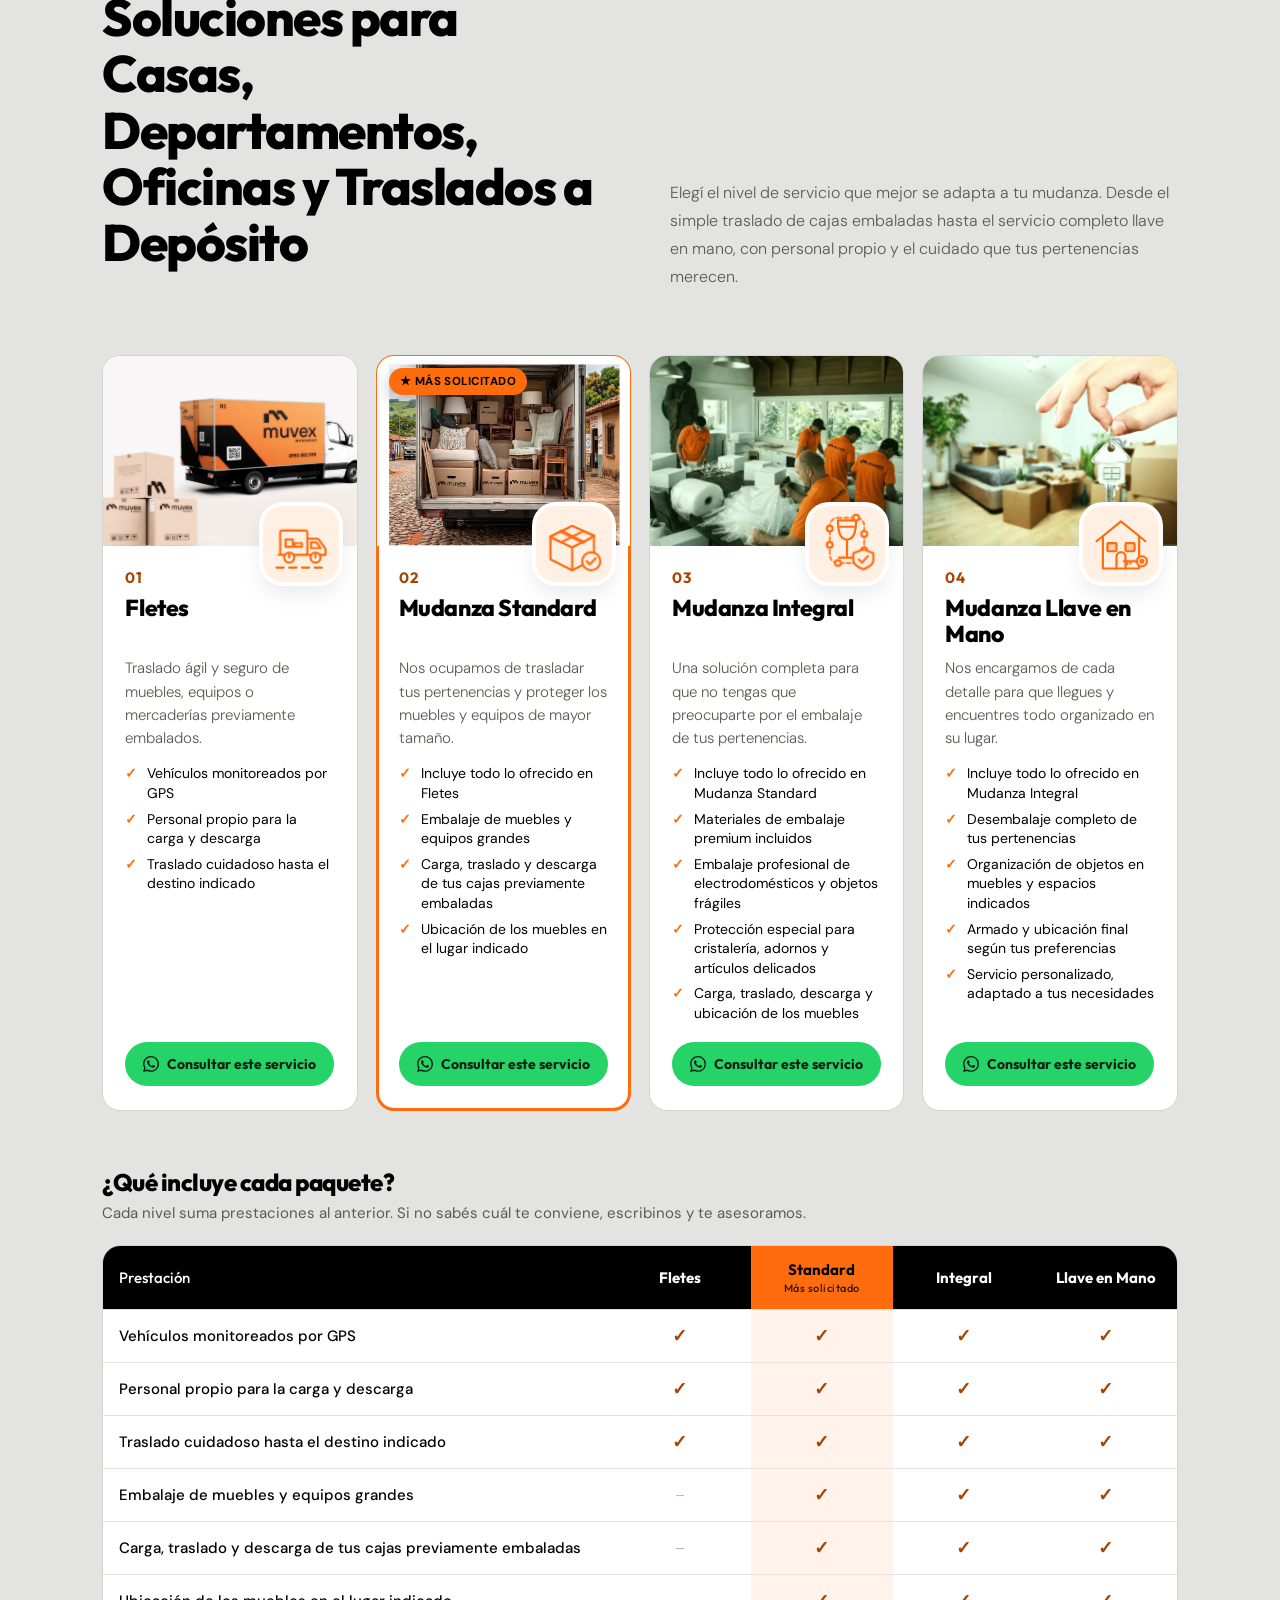
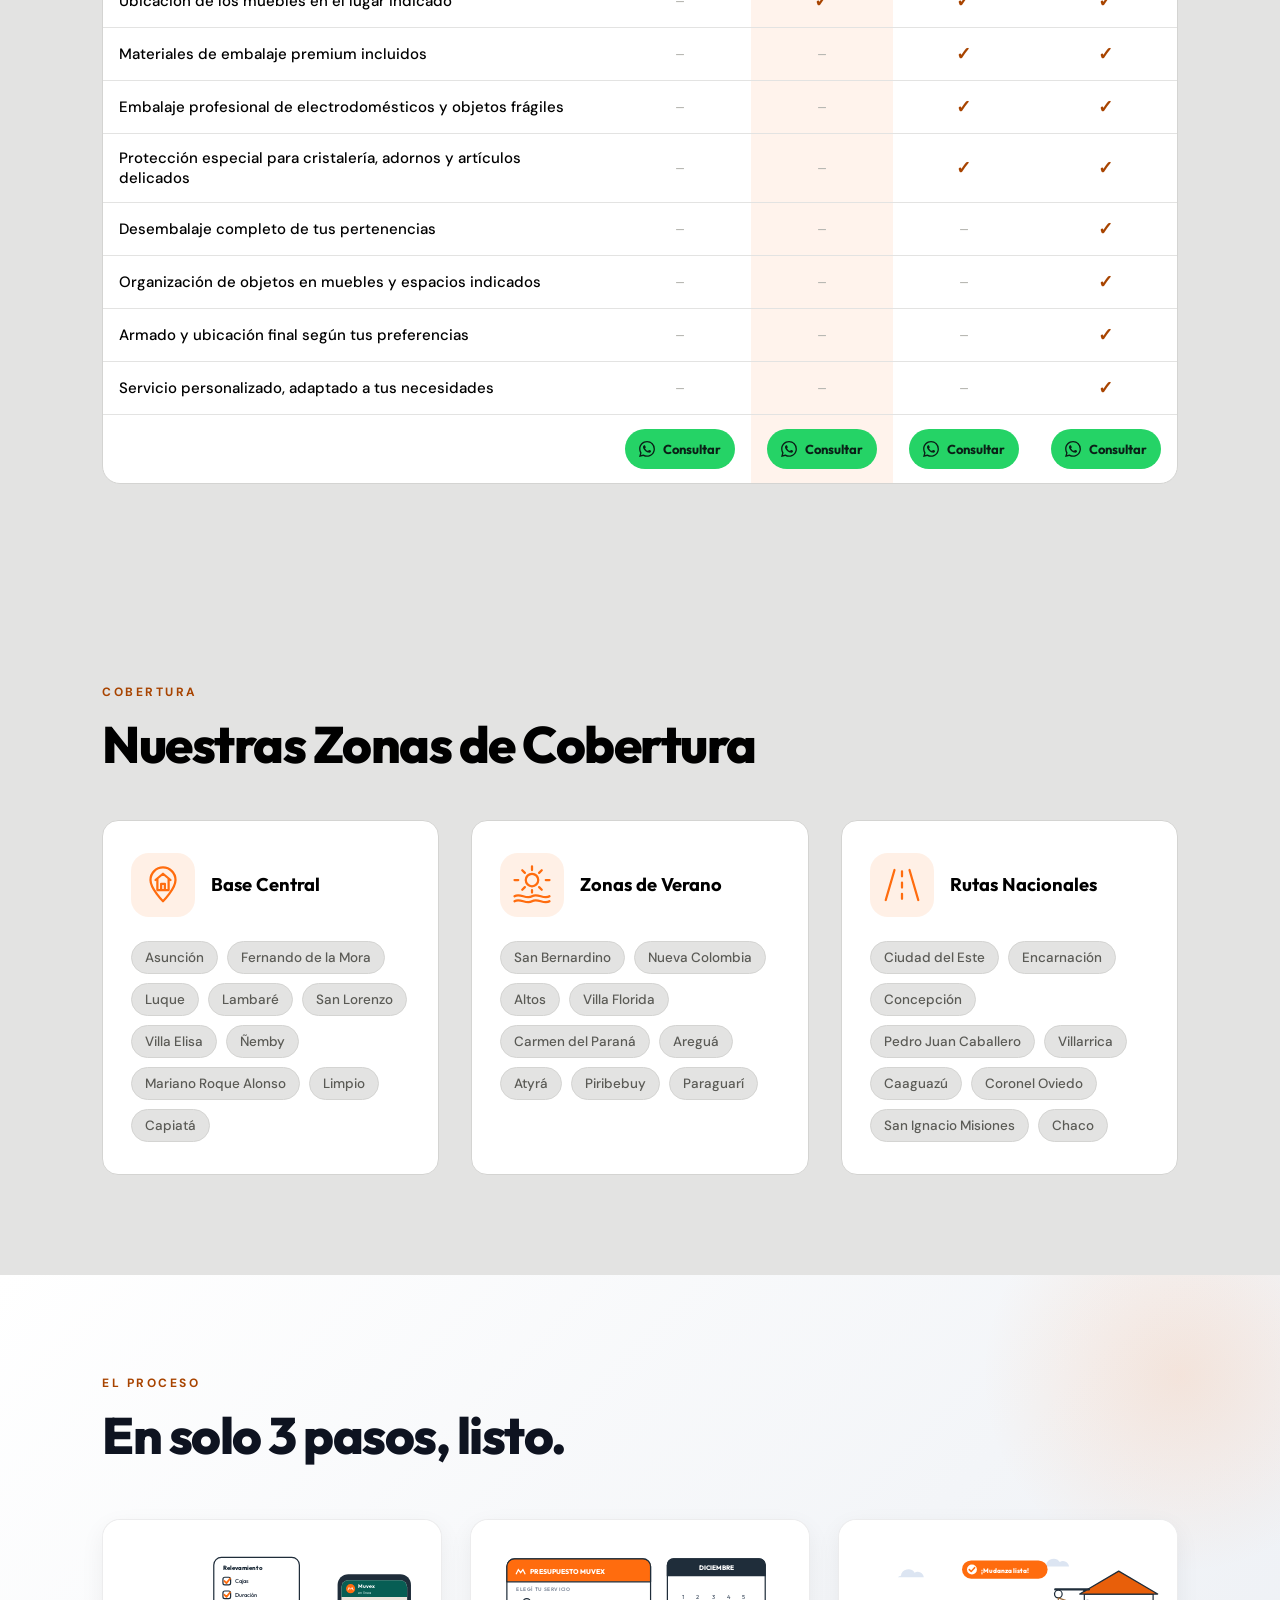
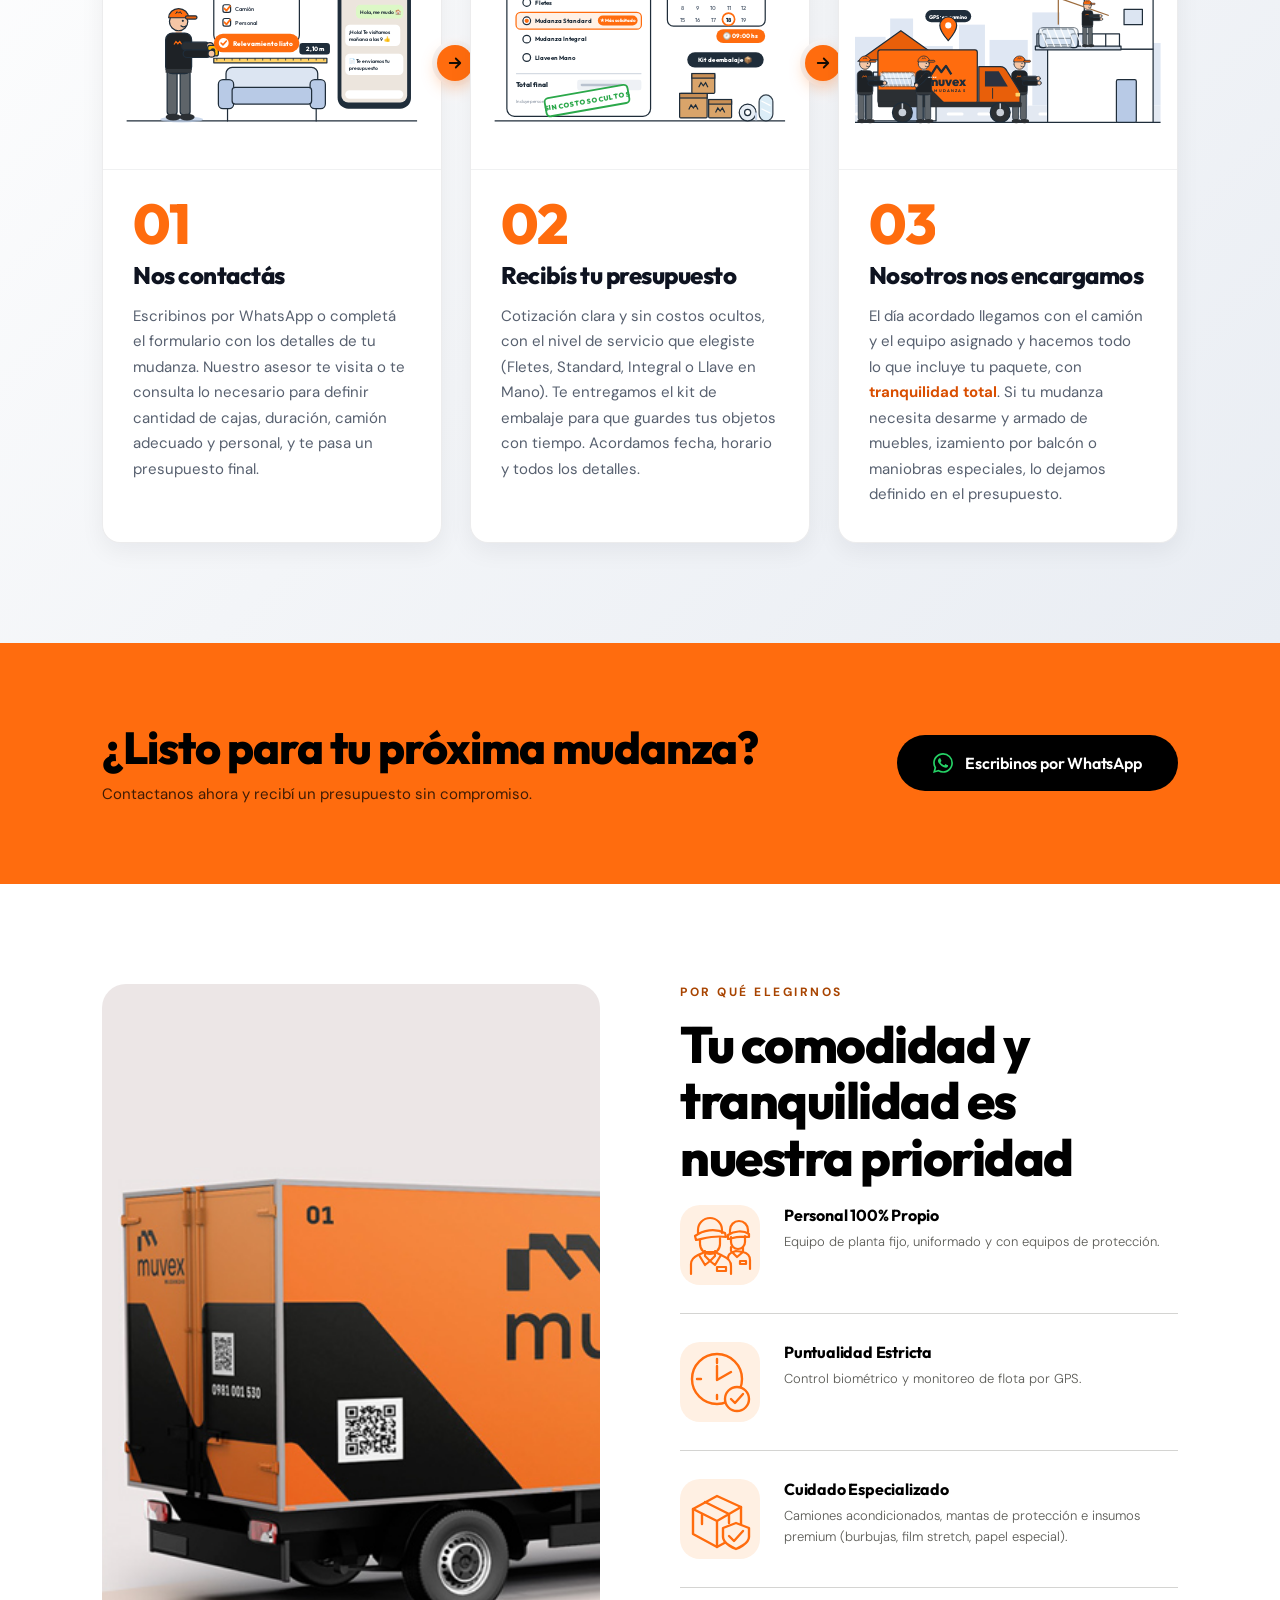
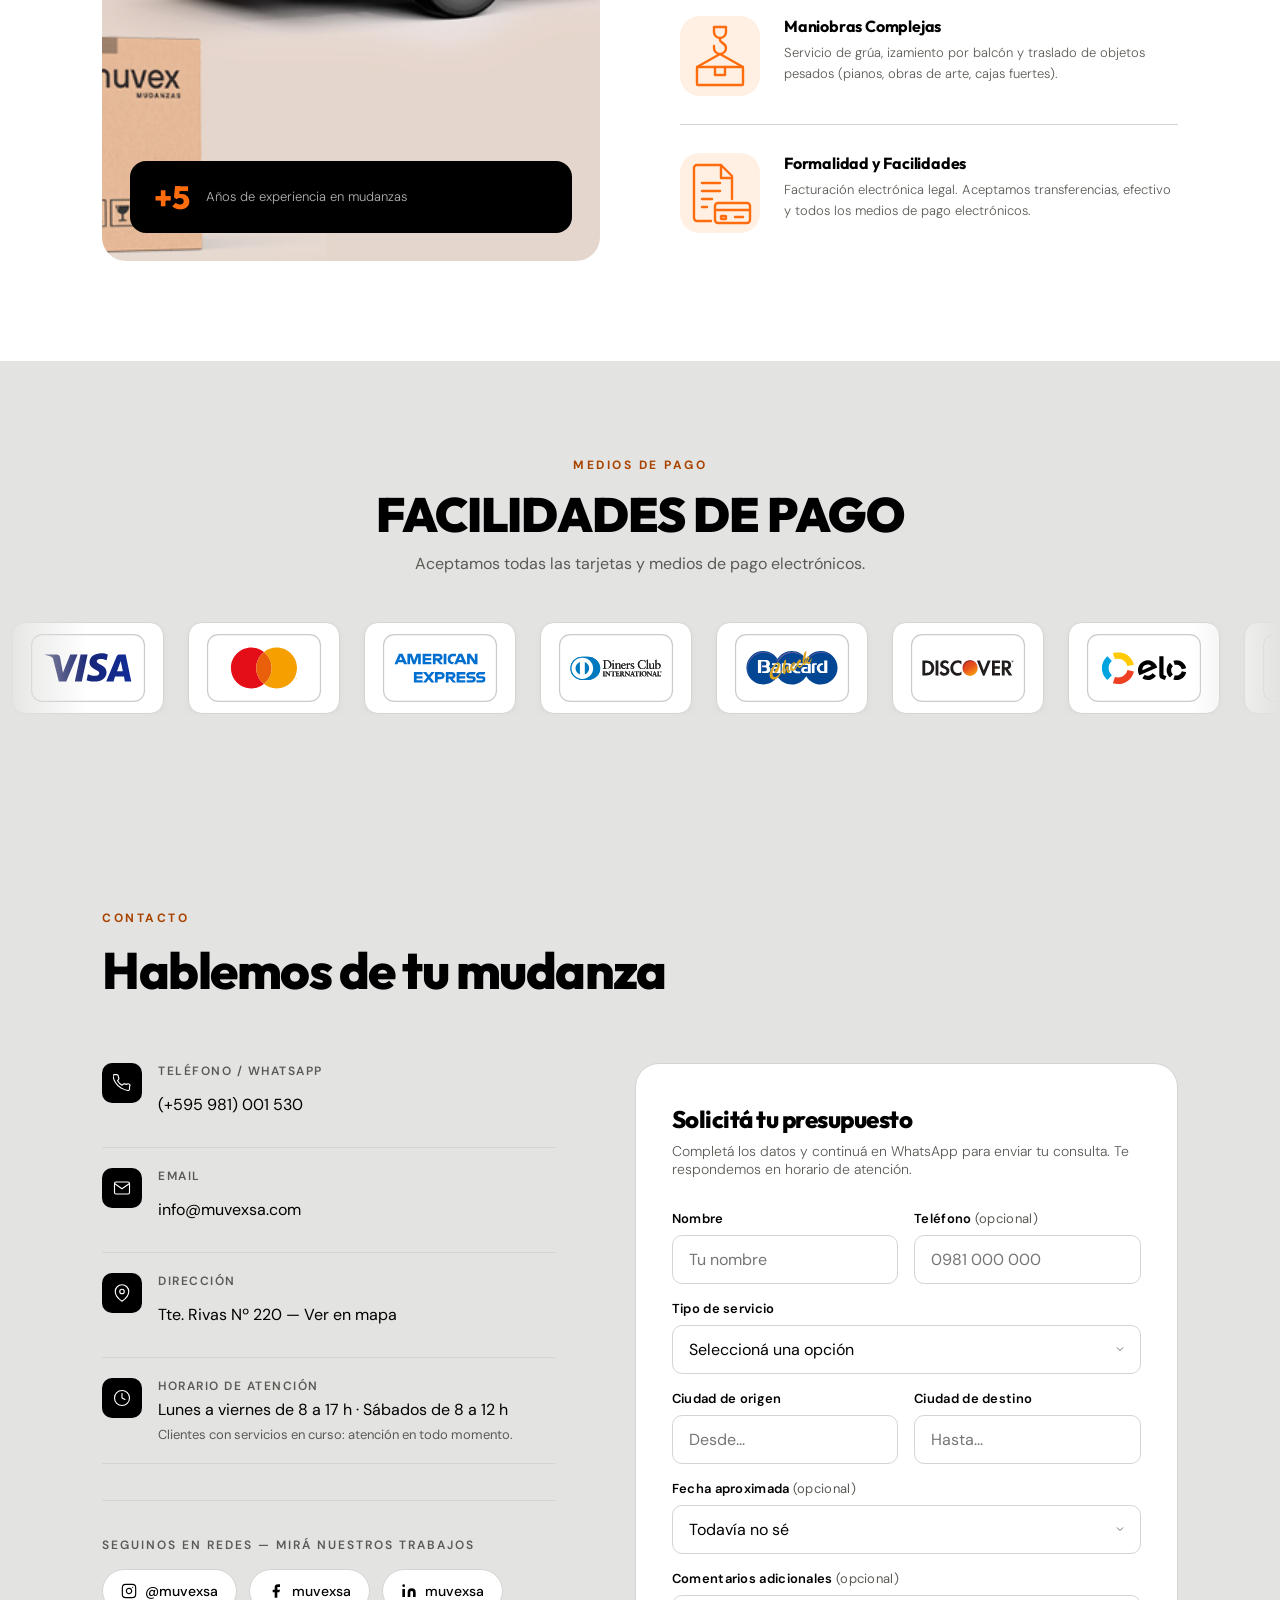
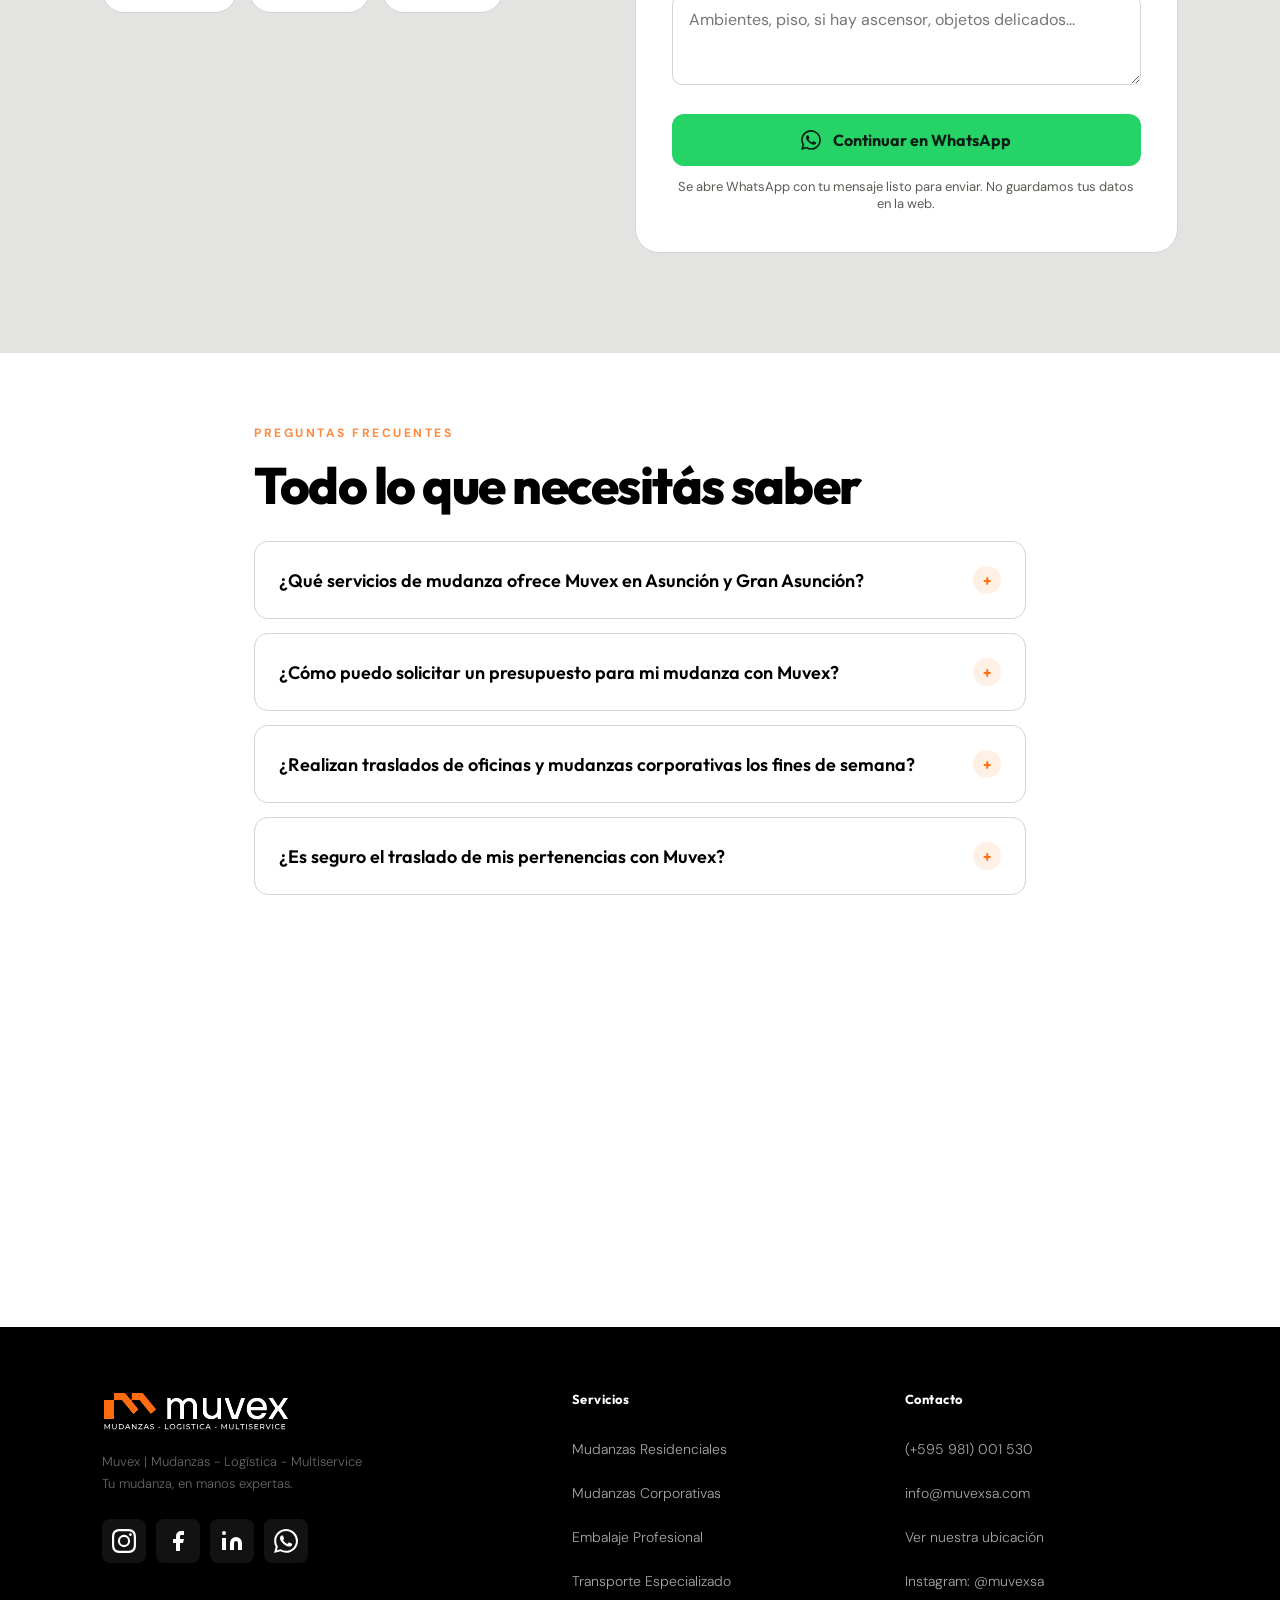
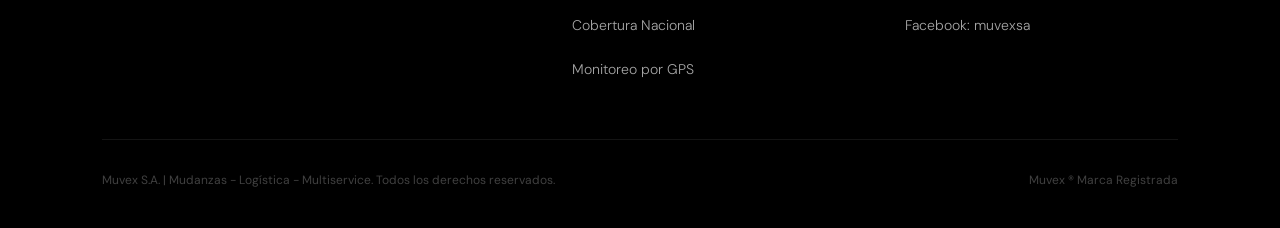
==== commit f6e55521: "Íconos animados en los 4 paquetes y paso 03 con colaboradores que se deslizan" ====
--- a/index.html
+++ b/index.html
@@ -1913,9 +1913,7 @@
 .e3-run .e3 .cl2 { animation: e3-cl2 20s infinite;  }
 @keyframes e3-cl2 { 0%,100% { transform:translateX(0) } 50% { transform:translateX(-24px) } }
 .e3-run .e3 .crew { animation: e3-crew 13s infinite;  }
-@keyframes e3-crew { 0%,4% { transform:translateX(0);opacity:1 } 22% { transform:translateX(70px);opacity:1 } 25%,100% { transform:translateX(70px);opacity:0 } }
-.e3 .e3-la, .e3 .e3-lb { transform-origin: center top; }.e3-run .e3 .e3-la { animation: e3-leg .45s infinite ease-in-out; } .e3-run .e3 .e3-lb { animation: e3-leg .45s infinite ease-in-out reverse; }
-@keyframes e3-leg { 0%,100% { transform:rotate(12deg) } 50% { transform:rotate(-12deg) } }
+@keyframes e3-crew { 0%,3% { transform:translateX(0);opacity:1;animation-timing-function:ease-in-out } 18% { transform:translateX(70px);opacity:1 } 20% { transform:translateX(70px);opacity:1;animation-timing-function:ease-in } 23% { transform:translateX(80px);opacity:0 } 100% { transform:translateX(80px);opacity:0 } }
 .e3-run .e3 .truck { animation: e3-truck 13s infinite;  }
 @keyframes e3-truck { 0%,30% { transform:translateX(120px) } 30% { transform:translateX(120px);animation-timing-function:ease-in } 44% { transform:translateX(420px) } 44.1% { transform:translateX(-260px);animation-timing-function:ease-out } 56% { transform:translateX(0) rotate(0) } 57.5% { transform:translateX(3px) rotate(1deg) } 59%,100% { transform:translateX(0) rotate(0) } }
 .e3 .truck { transform-origin: right bottom; } .e3 .wh { transform-origin:center; }
@@ -1948,6 +1946,78 @@
 @keyframes e3-pull { 0%,100% { transform:translateX(0) } 50% { transform:translateX(6px) } }
 .e3-run .e3 .ok { transform-origin: center; animation: e3-ok 13s infinite; }
 @keyframes e3-ok { 0% { transform:scale(0);opacity:0 } 84% { transform:scale(0);opacity:0 } 86.5% { transform:scale(1.12);opacity:1 } 88% { transform:scale(1);opacity:1 } 92% { transform:scale(1);opacity:1 } 100% { transform:scale(1);opacity:1 } }
+
+
+  /* ===== Servicios: íconos animados de cada paquete (mismo estilo que "Por qué elegirnos") ===== */
+  .service-card-content { position: relative; }
+  .service-icon {
+    --service-icon-bg: #FFF0E3;
+    position: absolute; top: -40px; right: 18px; z-index: 2;
+    width: 76px; height: 76px; border-radius: 20px;
+    background: var(--service-icon-bg);
+    box-shadow: 0 0 0 4px var(--white), 0 10px 22px rgba(14,19,32,0.10);
+    display: flex; align-items: center; justify-content: center;
+  }
+  .service-icon svg {
+    width: 58px; height: 58px; overflow: visible;
+    stroke: var(--orange); fill: none; stroke-width: 2.4; stroke-linecap: round; stroke-linejoin: round;
+  }
+  .service-icon .icon-surface { fill: var(--service-icon-bg); }
+  .service-icon svg * { transform-box: fill-box; }
+  .service-icon .si-win { fill: rgba(255,108,14,0.28); }
+  .service-icon .si-rays { opacity: 0; }
+
+  /* Se reproduce al aparecer la tarjeta y otra vez al pasar el mouse. Estado por defecto = dibujo final. */
+  .si-play .si-truck { animation: si-truck 1.6s cubic-bezier(.2,.8,.2,1) both; }
+  .si-play .si-wheel { transform-origin: center; animation: si-wheel 1.6s cubic-bezier(.2,.8,.2,1) both; }
+  .si-play .si-road { animation: si-road 1.6s cubic-bezier(.2,.8,.2,1) both; }
+  .si-play .si-speed { animation: si-speed 1.6s ease-out both; }
+  @keyframes si-truck { 0% { transform: translateX(-26px); opacity: 0; } 15% { opacity: 1; } 78% { transform: translateX(1.5px); } 100% { transform: translateX(0); } }
+  @keyframes si-wheel { from { transform: rotate(-540deg); } to { transform: rotate(0); } }
+  @keyframes si-road { from { stroke-dashoffset: -56; } to { stroke-dashoffset: 0; } }
+  @keyframes si-speed { 0%, 60% { opacity: 1; } 100% { opacity: 0; } }
+  .service-icon .si-speed { opacity: 0; }
+
+  .service-icon .si-flapL { transform-origin: left center; }
+  .service-icon .si-flapR { transform-origin: right center; }
+  .service-icon .si-tape, .service-icon .si-tape2 { stroke-dasharray: 27; }
+  .si-play .si-box { animation: si-drop .7s cubic-bezier(.3,1.4,.5,1) both; }
+  .si-play .si-flapL { animation: si-flapL 1.9s ease-in-out both; }
+  .si-play .si-flapR { animation: si-flapR 1.9s ease-in-out both; }
+  .si-play .si-tape, .si-play .si-tape2 { animation: si-tape 1.9s ease-out both; }
+  .si-play .si-ok { transform-origin: center; animation: si-pop 2.3s both; }
+  @keyframes si-drop { from { transform: translateY(-16px); opacity: 0; } to { transform: translateY(0); opacity: 1; } }
+  @keyframes si-flapL { 0%, 30% { transform: translate(-7px,-7px) rotate(-28deg); } 55%, 100% { transform: none; } }
+  @keyframes si-flapR { 0%, 38% { transform: translate(7px,-7px) rotate(28deg); } 62%, 100% { transform: none; } }
+  @keyframes si-tape { 0%, 64% { stroke-dashoffset: 27; } 86%, 100% { stroke-dashoffset: 0; } }
+  @keyframes si-pop { 0%, 80% { transform: scale(0); } 92% { transform: scale(1.18); } 100% { transform: scale(1); } }
+
+  .service-icon .si-wrap { stroke-opacity: .75; }
+  .si-play .si-wrap { animation: si-wrap 2.2s ease-out both; }
+  .si-play .si-bub circle { transform-origin: center; animation: si-bub 2.2s both; }
+  .si-play .si-bub circle:nth-child(2) { animation-delay: .1s; }
+  .si-play .si-bub circle:nth-child(3) { animation-delay: .2s; }
+  .si-play .si-bub circle:nth-child(4) { animation-delay: .3s; }
+  .si-play .si-bub circle:nth-child(5) { animation-delay: .4s; }
+  .si-play .si-bub circle:nth-child(6) { animation-delay: .5s; }
+  @keyframes si-wrap { 0%, 10% { transform: scale(.55); opacity: 0; } 45% { transform: scale(1.05); opacity: 1; } 55%, 100% { transform: scale(1); opacity: 1; } }
+  @keyframes si-bub { 0%, 40% { transform: scale(0); } 55% { transform: scale(1.3); } 65%, 100% { transform: scale(1); } }
+
+  .service-icon .si-key { transform-origin: right center; }
+  .service-icon .si-keyturn { transform-origin: center; }
+  .si-play .si-key { animation: si-key 2.4s cubic-bezier(.2,.8,.2,1) both; }
+  .si-play .si-keyturn { animation: si-turn 2.4s ease-in-out both; }
+  .si-play .si-win { animation: si-win 2.4s both; }
+  .si-play .si-rays { animation: si-rays 2.4s both; }
+  @keyframes si-key { 0% { transform: translateX(18px); opacity: 0; } 15% { opacity: 1; } 40%, 100% { transform: translateX(0); opacity: 1; } }
+  @keyframes si-turn { 0%, 45% { transform: scaleY(1); } 55% { transform: scaleY(.15); } 65%, 100% { transform: scaleY(1); } }
+  @keyframes si-win { 0%, 66% { fill: transparent; } 78%, 100% { fill: rgba(255,108,14,0.28); } }
+  @keyframes si-rays { 0%, 72% { opacity: 0; transform: translateY(3px); } 84% { opacity: 1; transform: translateY(0); } 100% { opacity: 0; } }
+
+  @media (max-width: 900px) {
+    .service-icon { width: 64px; height: 64px; top: -34px; right: 16px; border-radius: 18px; }
+    .service-icon svg { width: 48px; height: 48px; }
+  }
 
   @media (prefers-reduced-motion: reduce) {
     .ticker-track { animation: none; }
@@ -2396,6 +2466,19 @@
         <img src="images/servicio-fletes-deposito.webp" alt="Camión de Muvex con cajas listas para un flete" width="800" height="600" loading="lazy" decoding="async">
       </div>
       <div class="service-card-content">
+        <div class="service-icon"><svg viewBox="0 0 64 64" aria-hidden="true" focusable="false">
+          <path class="si-road" d="M5 58H59" stroke-dasharray="8 6"/>
+          <g class="si-truck">
+            <path class="si-speed" d="M1 24h6M3 31h5M1 38h6"/>
+            <rect x="9" y="17" width="30" height="27" rx="2.5"/>
+            <path d="M15 27h8v8h-8zM25 31h8v4h-8z"/>
+            <path d="M39 26h10.5c1 0 1.9.5 2.4 1.3l6.6 9.4c.3.5.5 1 .5 1.6V44H39"/>
+            <path d="M43 30h6l4.5 6.5H43z"/>
+            <path d="M7 44h52"/>
+            <g class="si-wheel"><circle class="icon-surface" cx="19" cy="47" r="5.5"/><path d="M19 43.5v3.5"/></g>
+            <g class="si-wheel"><circle class="icon-surface" cx="48" cy="47" r="5.5"/><path d="M48 43.5v3.5"/></g>
+          </g>
+        </svg></div>
         <div class="service-number">01</div>
         <h3 class="service-name">Fletes</h3>
         <p class="service-desc">Traslado ágil y seguro de muebles, equipos o mercaderías previamente embalados.</p>
@@ -2409,6 +2492,17 @@
         <img src="images/servicio-mudanza-standard.webp" alt="Camión de mudanza cargado con muebles y cajas" width="800" height="600" loading="lazy" decoding="async">
       </div>
       <div class="service-card-content">
+        <div class="service-icon"><svg viewBox="0 0 64 64" aria-hidden="true" focusable="false">
+          <g class="si-box">
+            <path class="icon-surface" d="m6 24 24-12 24 11v26L30 61 6 49V24Z"/>
+            <path d="m6 24 24 12 24-13M30 36v25"/>
+            <g class="si-flapL"><path class="icon-surface" d="M6 24 18 18l12 6-12 6z"/></g>
+            <g class="si-flapR"><path class="icon-surface" d="m30 24 12-6 12 5-12 7z"/></g>
+            <path class="si-tape" d="M18 18 42 30" stroke-width="5" stroke-opacity=".35"/>
+            <path class="si-tape2" d="M18 18 42 30"/>
+          </g>
+          <g class="si-ok"><circle class="icon-surface" cx="51" cy="51" r="10"/><path d="m46 51 3.5 3.5 6.5-7"/></g>
+        </svg></div>
         <div class="service-number">02</div>
         <h3 class="service-name">Mudanza Standard</h3>
         <p class="service-desc">Nos ocupamos de trasladar tus pertenencias y proteger los muebles y equipos de mayor tamaño.</p>
@@ -2422,6 +2516,14 @@
         <img src="images/servicio-mudanza-integral.webp" alt="Equipo de Muvex embalando objetos frágiles" width="800" height="600" loading="lazy" decoding="async">
       </div>
       <div class="service-card-content">
+        <div class="service-icon"><svg viewBox="0 0 64 64" aria-hidden="true" focusable="false">
+          <path d="M22 6h20c0 14-3.5 21-10 21S22 20 22 6ZM32 27v18M23 47h18"/>
+          <path d="M24.5 13h15"/>
+          <rect class="si-wrap" x="13" y="3" width="38" height="50" rx="9" stroke-dasharray="4 3.2"/>
+          <g class="si-bub"><circle cx="13" cy="15" r="3.2" class="icon-surface"/><circle cx="51" cy="21" r="3.2" class="icon-surface"/>
+            <circle cx="13" cy="33" r="3.2" class="icon-surface"/><circle cx="51" cy="39" r="3.2" class="icon-surface"/><circle cx="22" cy="53" r="3.2" class="icon-surface"/><circle cx="42" cy="3" r="3.2" class="icon-surface"/></g>
+          <g class="si-ok"><path class="icon-surface" d="m50 38 11 4v8c0 6-11 10-11 10s-11-4-11-10v-8l11-4Z"/><path d="m45 49 3.5 3.5 6.5-7"/></g>
+        </svg></div>
         <div class="service-number">03</div>
         <h3 class="service-name">Mudanza Integral</h3>
         <p class="service-desc">Una solución completa para que no tengas que preocuparte por el embalaje de tus pertenencias.</p>
@@ -2435,6 +2537,18 @@
         <img src="images/servicio-mudanza-llave-en-mano.webp" alt="Entrega de llaves en una casa ya organizada" width="800" height="600" loading="lazy" decoding="async">
       </div>
       <div class="service-card-content">
+        <div class="service-icon"><svg viewBox="0 0 64 64" aria-hidden="true" focusable="false">
+          <path d="M5 29 32 7l27 22"/>
+          <path d="M12 24v35h40V24"/>
+          <rect class="si-win" x="17" y="31" width="10" height="9" rx="1"/>
+          <rect class="si-win" x="37" y="31" width="10" height="9" rx="1"/>
+          <path class="si-door" d="M27 59V46a5 5 0 0 1 10 0v13"/>
+          <g class="si-rays"><path d="M32 1v-3M20 4l-2-2.5M44 4l2-2.5"/></g>
+          <g class="si-key"><g class="si-keyturn">
+            <circle class="icon-surface" cx="55" cy="51" r="5.5"/><circle cx="55" cy="51" r="1.6"/>
+            <path d="M49.5 51H35M39 51v3.5M42.5 51v2.5"/>
+          </g></g>
+        </svg></div>
         <div class="service-number">04</div>
         <h3 class="service-name">Mudanza Llave en Mano</h3>
         <p class="service-desc">Nos encargamos de cada detalle para que llegues y encuentres todo organizado en su lugar.</p>
@@ -2772,7 +2886,7 @@
   </g></g></g>
   <!-- equipo cargando el sofá envuelto -->
   <g transform="translate(20 142) scale(.6)"><g class="crew">
-    <g transform="translate(0 0)">
+    <g class="bobA">
     <g class="e3-la"><rect x="-15" y="84" width="13" height="58" rx="4" fill="#5E6469" stroke="#1F2D3A" stroke-width="1.6" stroke-linejoin="round" stroke-linecap="round"/><ellipse cx="-7" cy="145" rx="10" ry="4.5" fill="#2B2F33"/></g>
     <g class="e3-lb"><rect x="2" y="84" width="13" height="58" rx="4" fill="#5E6469" stroke="#1F2D3A" stroke-width="1.6" stroke-linejoin="round" stroke-linecap="round"/><ellipse cx="11" cy="145" rx="10" ry="4.5" fill="#2B2F33"/></g>
     <rect x="-4" y="29" width="8" height="8" fill="#F5C6A5"/>
@@ -2789,13 +2903,9 @@
     <path d="M-4 10 l2-3 2 2 2-2 2 3" fill="none" stroke="#1F2D3A" stroke-width="1.3"/>
     <rect x="4" y="47" width="36" height="10" rx="5" fill="#2A2F34" stroke="#1F2D3A" stroke-width="1.6" stroke-linejoin="round" stroke-linecap="round"/>
     <circle cx="41" cy="52" r="4.5" fill="#F5C6A5" stroke="#1F2D3A" stroke-width="1.6" stroke-linejoin="round" stroke-linecap="round"/></g>
-    <g transform="translate(36 34)"><rect x="0" y="6" width="70" height="28" rx="5" fill="#DCE5F2" stroke="#1F2D3A" stroke-width="1.6" stroke-linejoin="round" stroke-linecap="round"/><rect x="-3" y="12" width="9" height="24" rx="3" fill="#B8CAE6" stroke="#1F2D3A" stroke-width="1.6" stroke-linejoin="round" stroke-linecap="round"/><rect x="64" y="12" width="9" height="24" rx="3" fill="#B8CAE6" stroke="#1F2D3A" stroke-width="1.6" stroke-linejoin="round" stroke-linecap="round"/><rect x="5" y="18" width="60" height="14" rx="2" fill="#B8CAE6" stroke="#1F2D3A" stroke-width="1.6" stroke-linejoin="round" stroke-linecap="round"/><rect x="-4" y="4" width="78" height="32" rx="6" fill="#EAF4FB" opacity=".55" stroke="#1F2D3A" stroke-width="1.6" stroke-linejoin="round" stroke-linecap="round"/><path d="M-2 5 l10 30" stroke="#fff" stroke-width="1.6" opacity=".9"/><path d="M7 5 l10 30" stroke="#fff" stroke-width="1.6" opacity=".9"/><path d="M16 5 l10 30" stroke="#fff" stroke-width="1.6" opacity=".9"/><path d="M25 5 l10 30" stroke="#fff" stroke-width="1.6" opacity=".9"/><path d="M34 5 l10 30" stroke="#fff" stroke-width="1.6" opacity=".9"/><path d="M43 5 l10 30" stroke="#fff" stroke-width="1.6" opacity=".9"/><path d="M52 5 l10 30" stroke="#fff" stroke-width="1.6" opacity=".9"/><path d="M61 5 l10 30" stroke="#fff" stroke-width="1.6" opacity=".9"/></g>
-    <g transform="translate(0 0)">
-    <rect x="6" y="57" width="36" height="10" rx="5" fill="#1E2226" stroke="#1F2D3A" stroke-width="1.6" stroke-linejoin="round" stroke-linecap="round"/>
-    <circle cx="43" cy="62" r="4.5" fill="#F5C6A5" stroke="#1F2D3A" stroke-width="1.6" stroke-linejoin="round" stroke-linecap="round"/></g>
-    <g transform="translate(108 0)">
-    <g class="e3-la"><rect x="-15" y="84" width="13" height="58" rx="4" fill="#5E6469" stroke="#1F2D3A" stroke-width="1.6" stroke-linejoin="round" stroke-linecap="round"/><ellipse cx="-7" cy="145" rx="10" ry="4.5" fill="#2B2F33"/></g>
-    <g class="e3-lb"><rect x="2" y="84" width="13" height="58" rx="4" fill="#5E6469" stroke="#1F2D3A" stroke-width="1.6" stroke-linejoin="round" stroke-linecap="round"/><ellipse cx="11" cy="145" rx="10" ry="4.5" fill="#2B2F33"/></g>
+    <g transform="translate(128 0)"><g class="bobB"><path d="M-6 44 Q-13 54 -19 61" fill="none" stroke="#1F2D3A" stroke-width="12.5" stroke-linecap="round"/><path d="M-6 44 Q-13 54 -19 61" fill="none" stroke="#2A2F34" stroke-width="9.5" stroke-linecap="round"/><circle cx="-20" cy="63" r="4.5" fill="#F5C6A5" stroke="#1F2D3A" stroke-width="1.6" stroke-linejoin="round" stroke-linecap="round"/>
+    <g class="e3-ma"><rect x="-15" y="84" width="13" height="58" rx="4" fill="#5E6469" stroke="#1F2D3A" stroke-width="1.6" stroke-linejoin="round" stroke-linecap="round"/><ellipse cx="-7" cy="145" rx="10" ry="4.5" fill="#2B2F33"/></g>
+    <g class="e3-mb"><rect x="2" y="84" width="13" height="58" rx="4" fill="#5E6469" stroke="#1F2D3A" stroke-width="1.6" stroke-linejoin="round" stroke-linecap="round"/><ellipse cx="11" cy="145" rx="10" ry="4.5" fill="#2B2F33"/></g>
     <rect x="-4" y="29" width="8" height="8" fill="#F5C6A5"/>
     <rect x="-17" y="35" width="34" height="53" rx="9" fill="#1E2226" stroke="#1F2D3A" stroke-width="1.6" stroke-linejoin="round" stroke-linecap="round"/>
     <rect x="-17" y="82" width="34" height="5" fill="#33383D"/>
@@ -2808,10 +2918,12 @@
     <path d="M-13 15 a13 12 0 0 1 26 0 z" fill="#FF6C0E" stroke="#1F2D3A" stroke-width="1.6" stroke-linejoin="round" stroke-linecap="round"/>
     <rect x="9" y="12.5" width="15" height="4.2" rx="2" fill="#E85F0A" stroke="#1F2D3A" stroke-width="1.6" stroke-linejoin="round" stroke-linecap="round"/>
     <path d="M-4 10 l2-3 2 2 2-2 2 3" fill="none" stroke="#1F2D3A" stroke-width="1.3"/>
-    <rect x="4" y="47" width="36" height="10" rx="5" fill="#2A2F34" stroke="#1F2D3A" stroke-width="1.6" stroke-linejoin="round" stroke-linecap="round"/>
-    <circle cx="41" cy="52" r="4.5" fill="#F5C6A5" stroke="#1F2D3A" stroke-width="1.6" stroke-linejoin="round" stroke-linecap="round"/>
+    </g></g>
+    <g transform="translate(36 34)"><g class="sway"><rect x="0" y="6" width="70" height="28" rx="5" fill="#DCE5F2" stroke="#1F2D3A" stroke-width="1.6" stroke-linejoin="round" stroke-linecap="round"/><rect x="-3" y="12" width="9" height="24" rx="3" fill="#B8CAE6" stroke="#1F2D3A" stroke-width="1.6" stroke-linejoin="round" stroke-linecap="round"/><rect x="64" y="12" width="9" height="24" rx="3" fill="#B8CAE6" stroke="#1F2D3A" stroke-width="1.6" stroke-linejoin="round" stroke-linecap="round"/><rect x="5" y="18" width="60" height="14" rx="2" fill="#B8CAE6" stroke="#1F2D3A" stroke-width="1.6" stroke-linejoin="round" stroke-linecap="round"/><rect x="-4" y="4" width="78" height="32" rx="6" fill="#EAF4FB" opacity=".55" stroke="#1F2D3A" stroke-width="1.6" stroke-linejoin="round" stroke-linecap="round"/><path d="M-2 5 l10 30" stroke="#fff" stroke-width="1.6" opacity=".9"/><path d="M7 5 l10 30" stroke="#fff" stroke-width="1.6" opacity=".9"/><path d="M16 5 l10 30" stroke="#fff" stroke-width="1.6" opacity=".9"/><path d="M25 5 l10 30" stroke="#fff" stroke-width="1.6" opacity=".9"/><path d="M34 5 l10 30" stroke="#fff" stroke-width="1.6" opacity=".9"/><path d="M43 5 l10 30" stroke="#fff" stroke-width="1.6" opacity=".9"/><path d="M52 5 l10 30" stroke="#fff" stroke-width="1.6" opacity=".9"/><path d="M61 5 l10 30" stroke="#fff" stroke-width="1.6" opacity=".9"/></g></g>
+    <g class="bobA">
     <rect x="6" y="57" width="36" height="10" rx="5" fill="#1E2226" stroke="#1F2D3A" stroke-width="1.6" stroke-linejoin="round" stroke-linecap="round"/>
     <circle cx="43" cy="62" r="4.5" fill="#F5C6A5" stroke="#1F2D3A" stroke-width="1.6" stroke-linejoin="round" stroke-linecap="round"/></g>
+    <g transform="translate(128 0)"><g class="bobB"><path d="M6 44 Q-3 56 -15 65" fill="none" stroke="#1F2D3A" stroke-width="12.5" stroke-linecap="round"/><path d="M6 44 Q-3 56 -15 65" fill="none" stroke="#1E2226" stroke-width="9.5" stroke-linecap="round"/><circle cx="-16" cy="67" r="4.5" fill="#F5C6A5" stroke="#1F2D3A" stroke-width="1.6" stroke-linejoin="round" stroke-linecap="round"/></g></g>
   </g></g>
   <g class="ok"><rect x="140" y="20" width="112" height="24" rx="12" fill="#FF6C0E"/><circle cx="153" cy="32" r="6.5" fill="#fff"/><path d="M149.5 32 l2.5 2.5 4.5-5" fill="none" stroke="#FF6C0E" stroke-width="2" stroke-linecap="round" stroke-linejoin="round"/><text x="165" y="36" font-family="Outfit, 'DM Sans', sans-serif" font-size="8.6" font-weight="800" fill="#fff">¡Mudanza lista!</text></g>
 </g></svg>
@@ -3280,6 +3392,24 @@
     Array.prototype.forEach.call(document.querySelectorAll('.how-step[data-scene]'), function(s) { sceneObs.observe(s); });
   }
 
+  // Íconos de los paquetes: se animan al aparecer cada tarjeta y de nuevo al pasar el mouse
+  (function() {
+    var cards = document.querySelectorAll('.service-card');
+    if (!cards.length || reduceMotion || !('IntersectionObserver' in window)) return;
+    function play(card) {
+      var ic = card.querySelector('.service-icon');
+      if (!ic) return;
+      ic.classList.remove('si-play'); void ic.offsetWidth; ic.classList.add('si-play');
+    }
+    var obs = new IntersectionObserver(function(entries) {
+      entries.forEach(function(e) { if (e.isIntersecting) { play(e.target); obs.unobserve(e.target); } });
+    }, { threshold: 0.45 });
+    Array.prototype.forEach.call(cards, function(c) {
+      obs.observe(c);
+      c.addEventListener('mouseenter', function() { play(c); });
+    });
+  })();
+
   // Menú móvil
   var navToggle = document.getElementById('nav-toggle');
   var navMenu = document.getElementById('nav-menu');
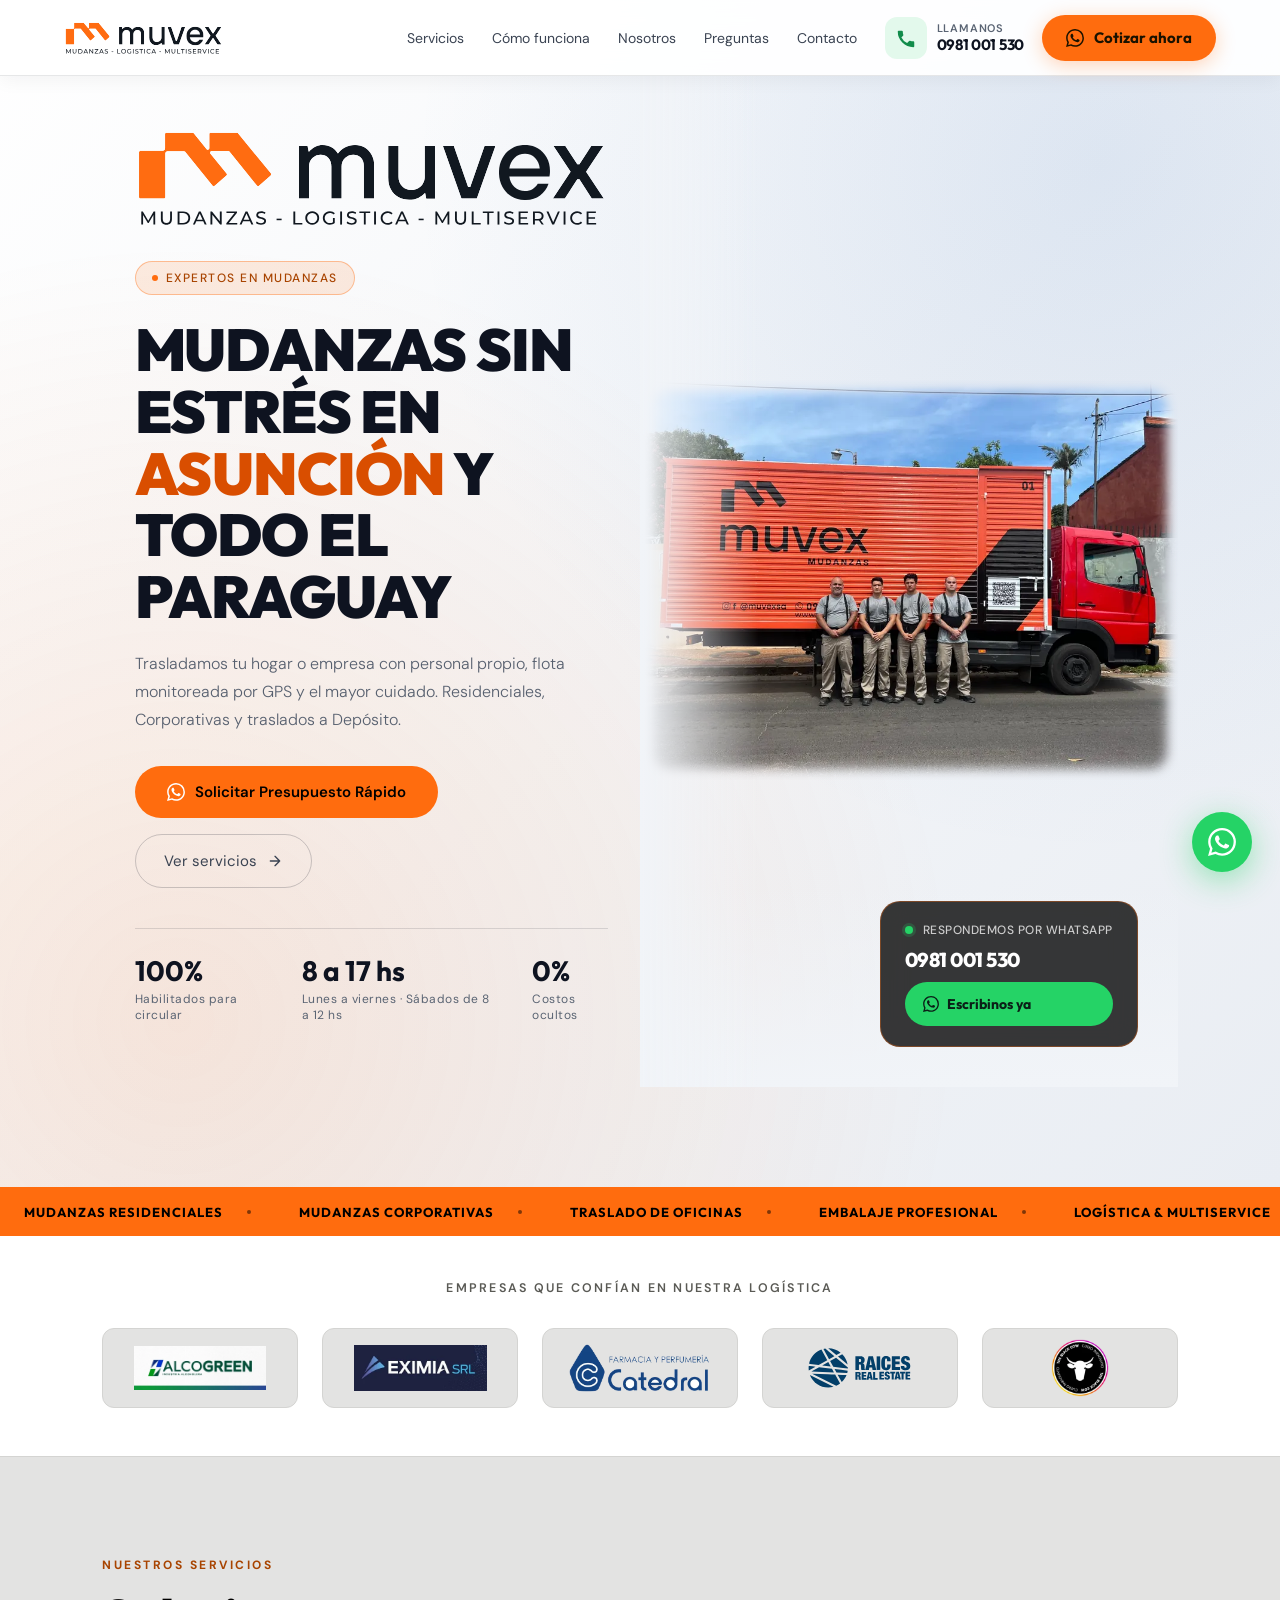
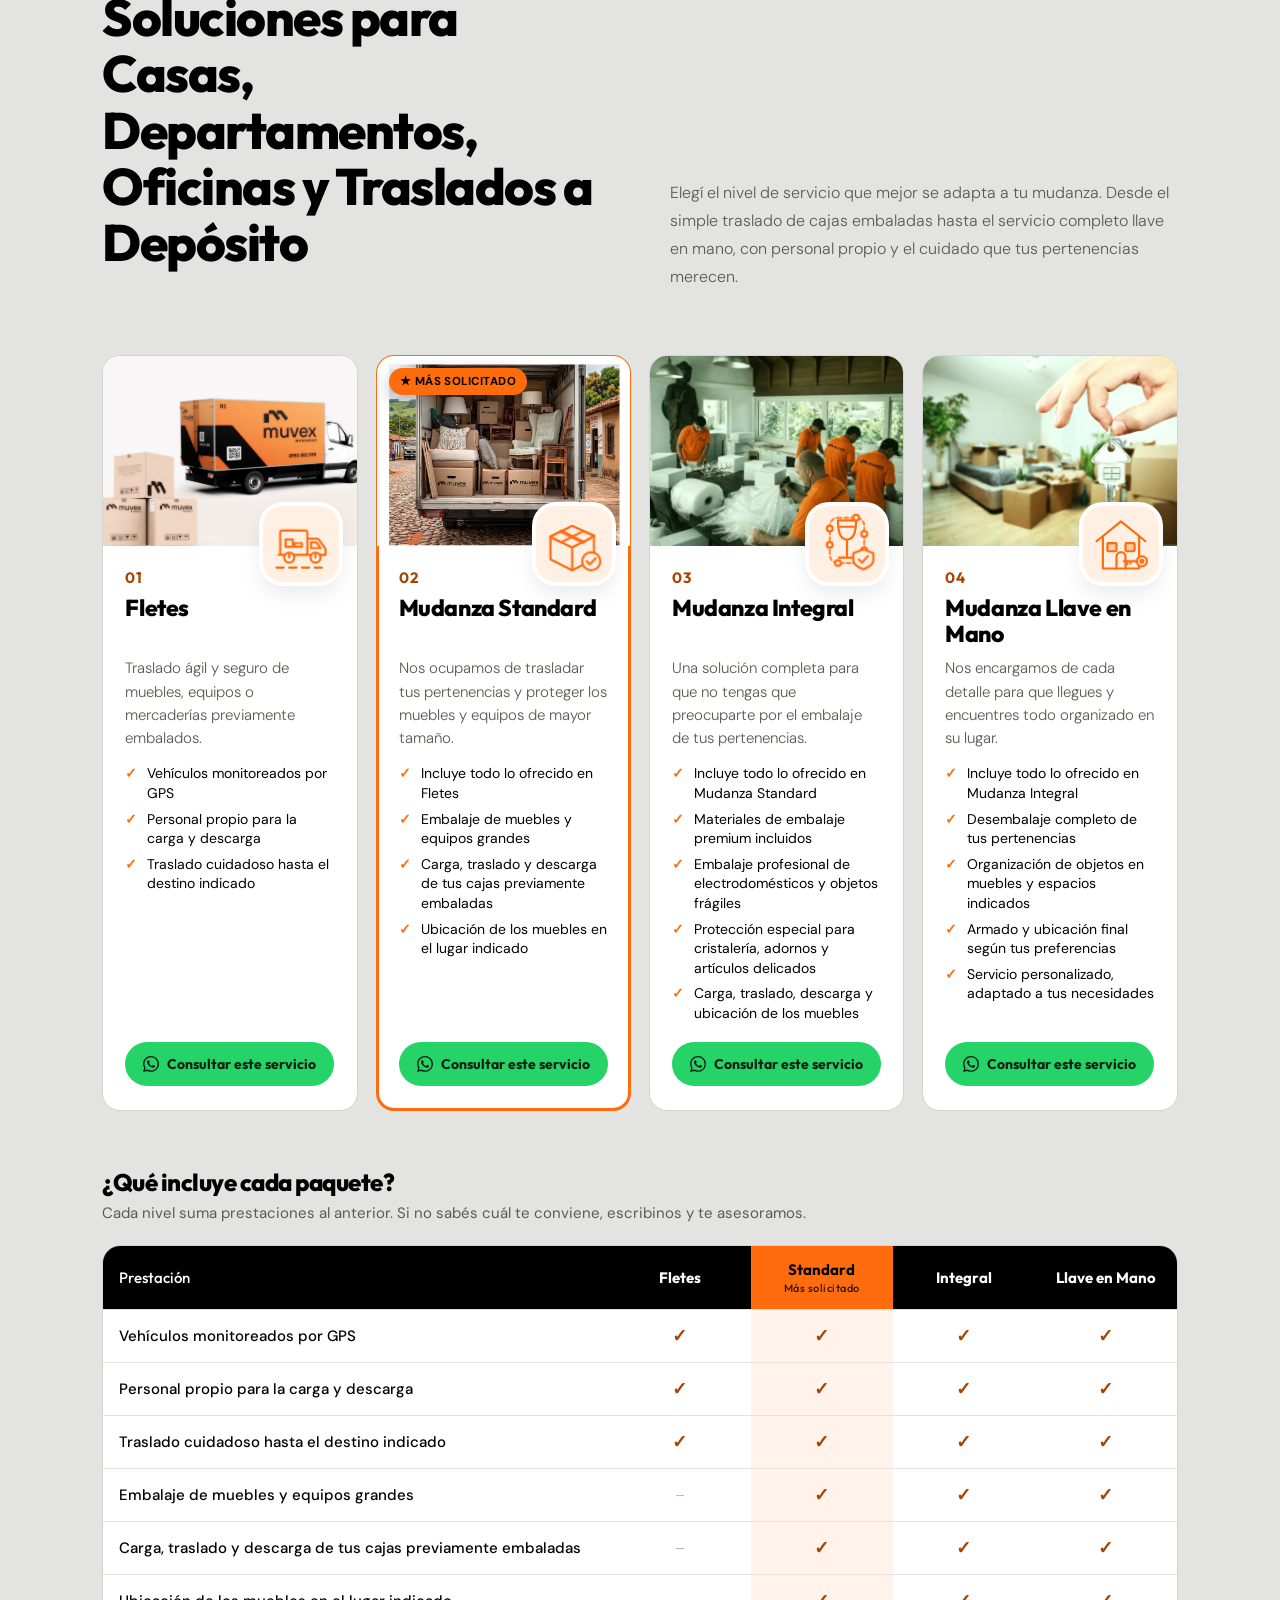
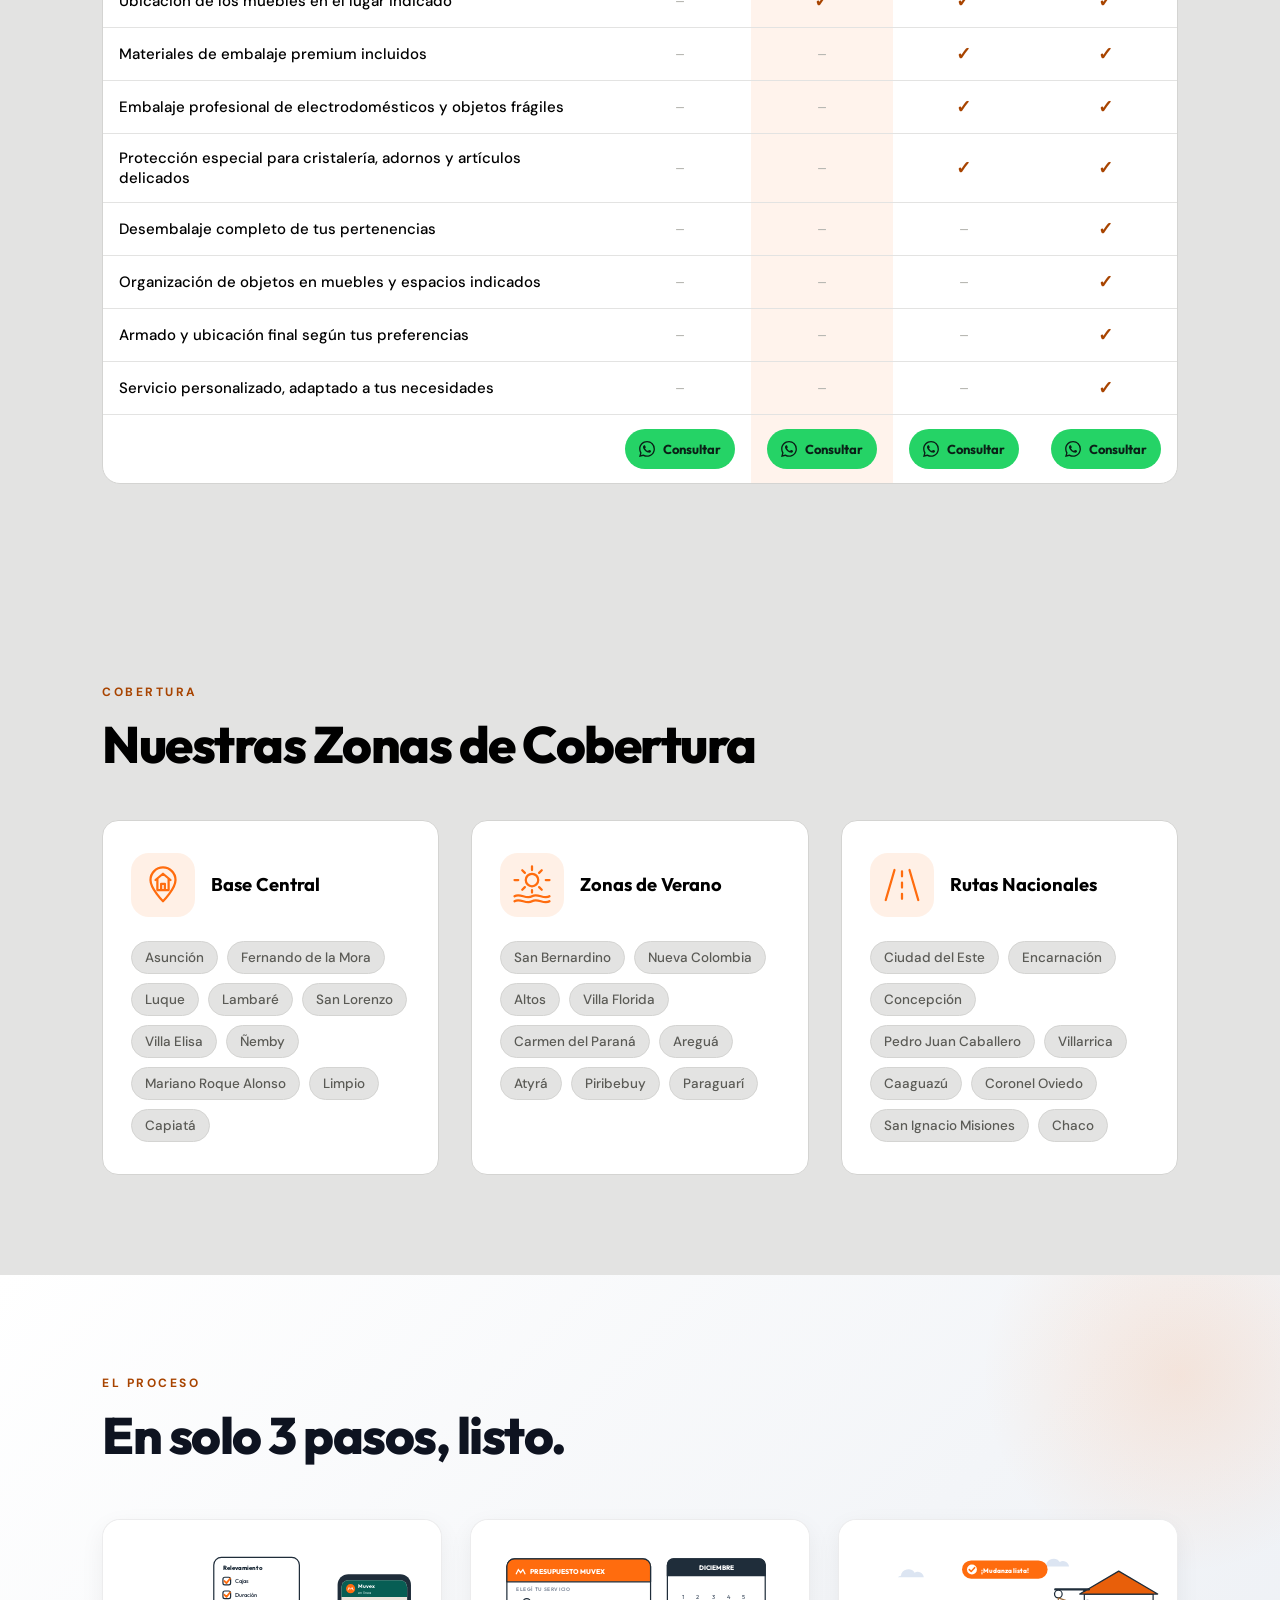
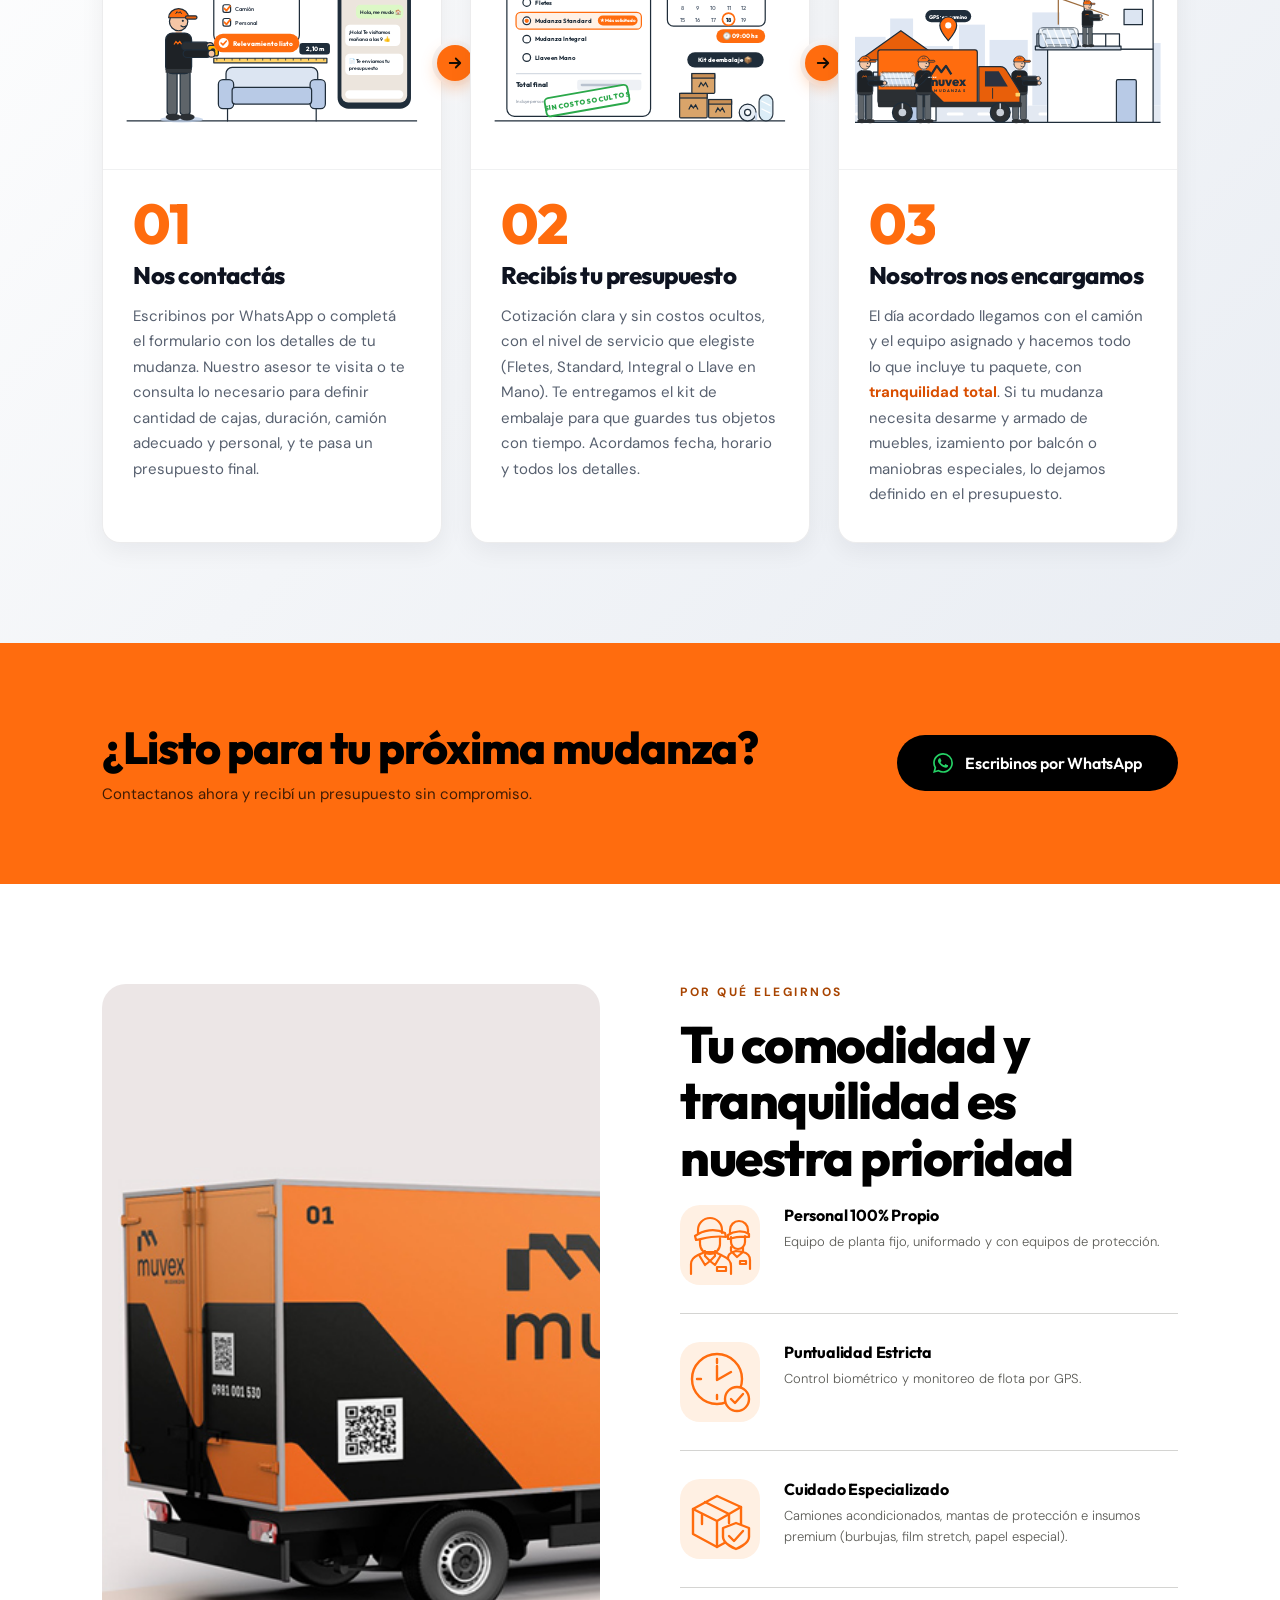
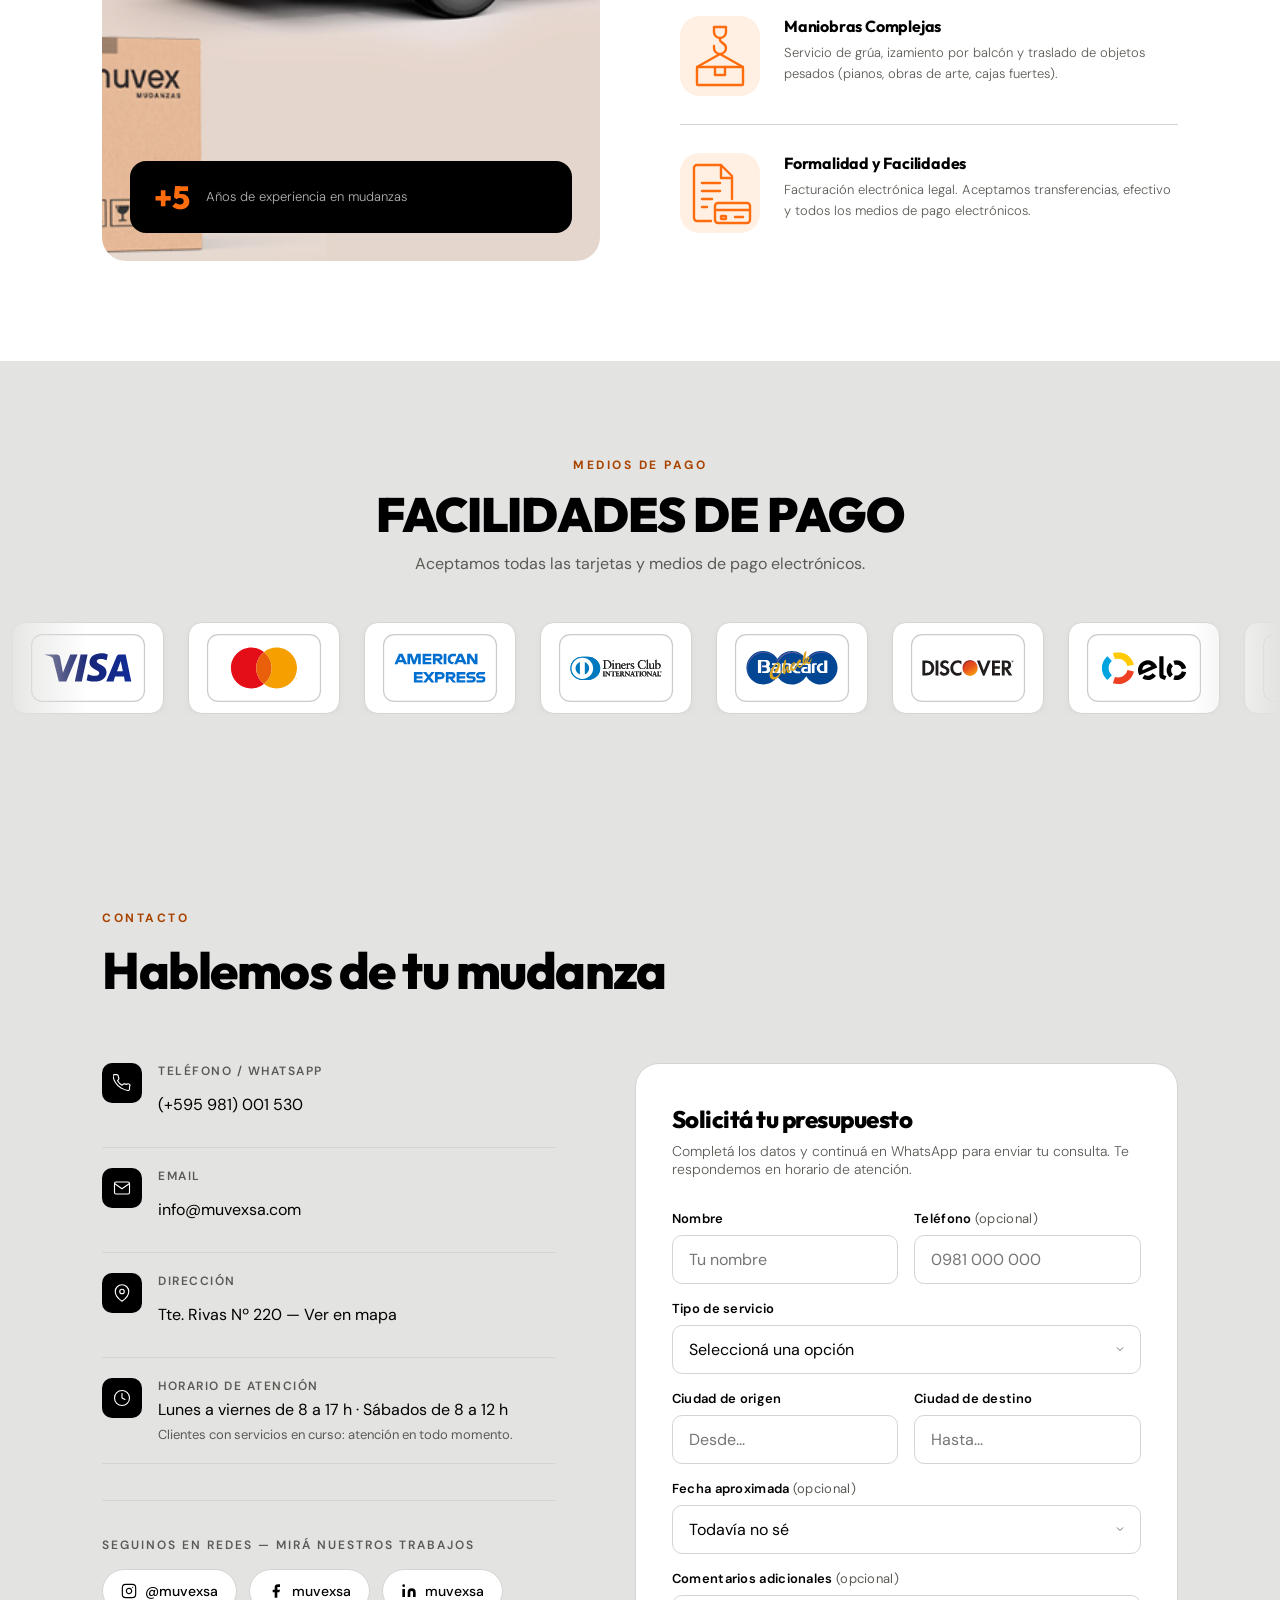
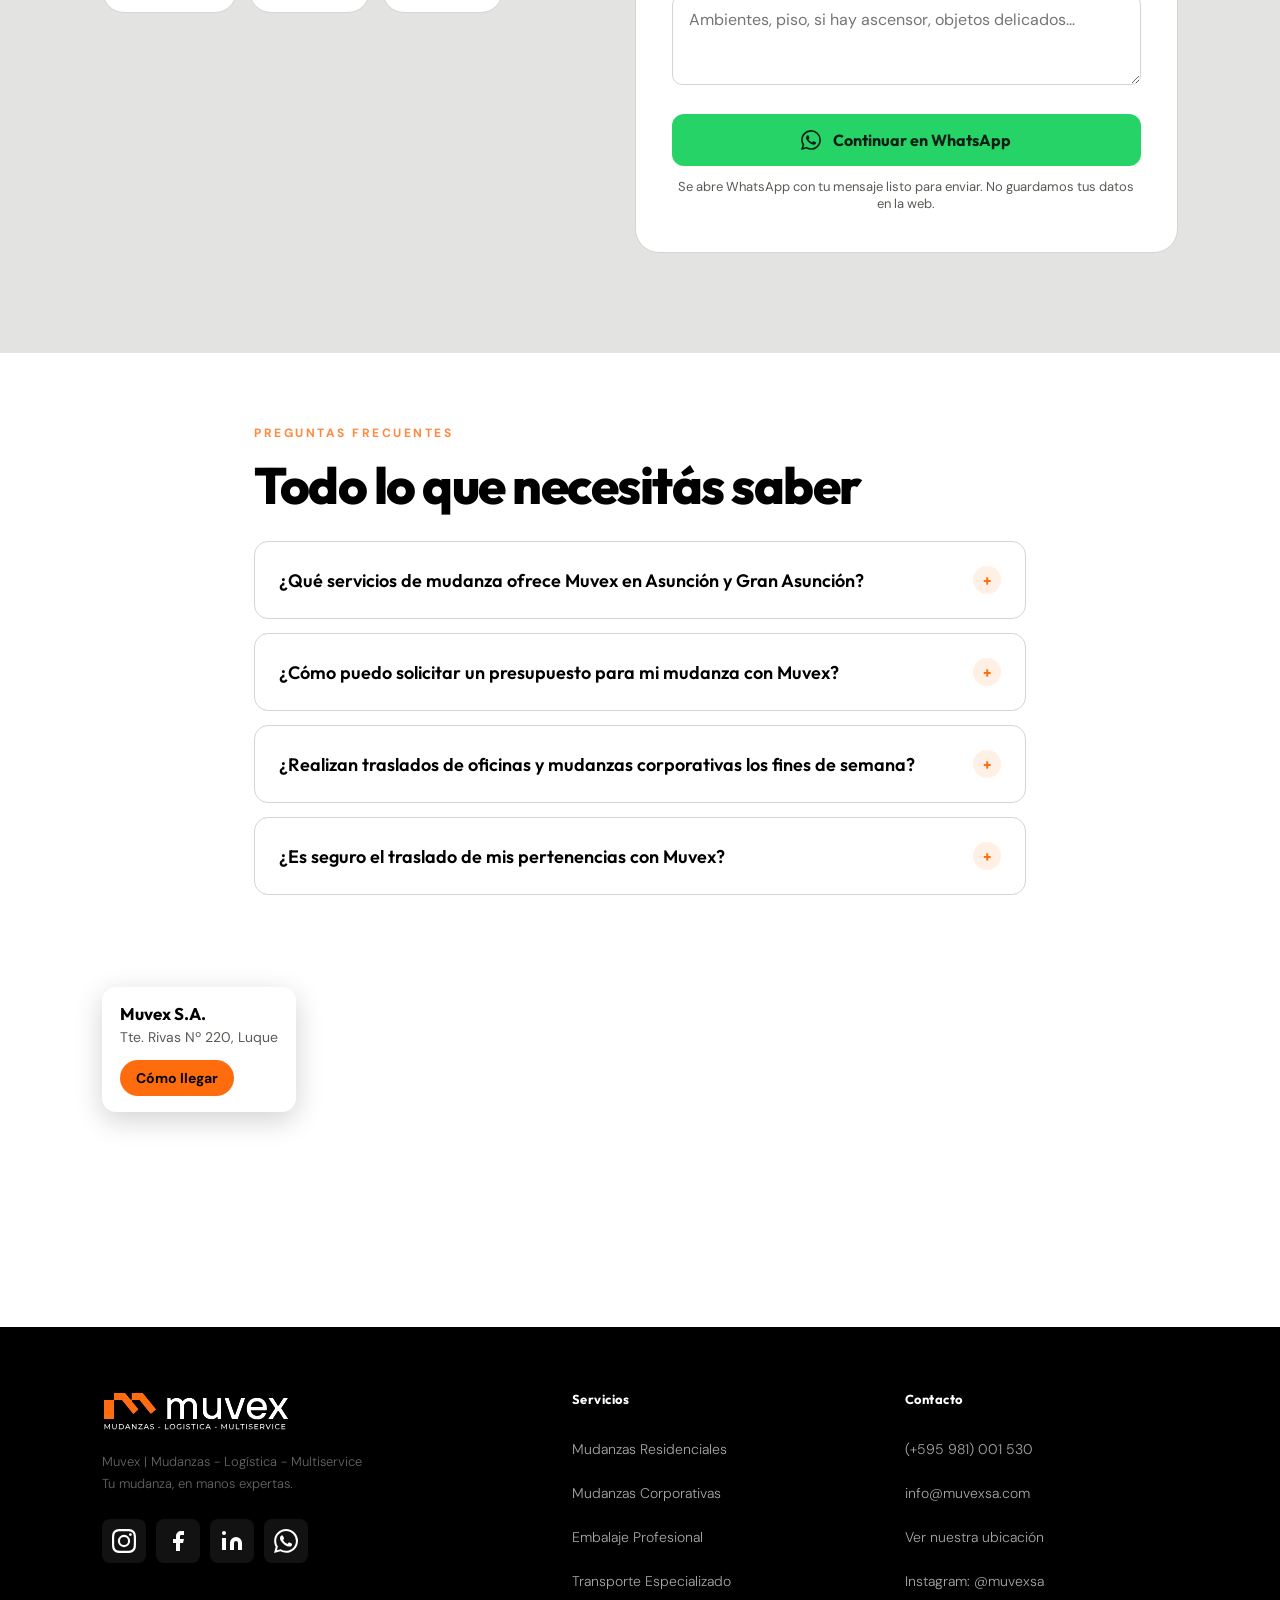
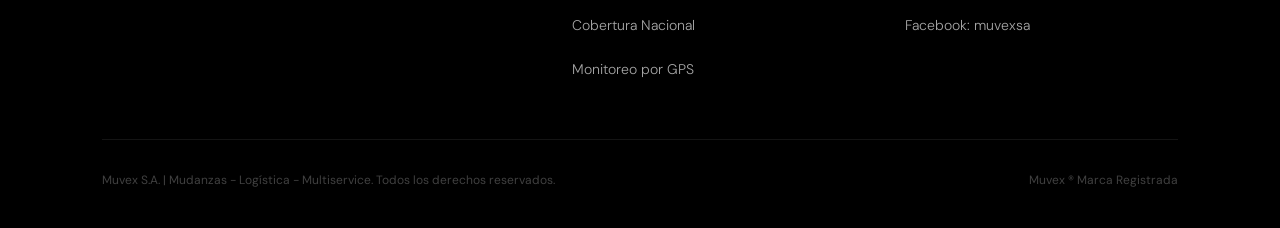
==== commit 8f01227e: "Mapa del pie con la ubicación real por coordenadas y tarjeta Cómo llegar" ====
--- a/index.html
+++ b/index.html
@@ -1329,6 +1329,7 @@
   .map-section {
     background: var(--white);
     padding: 0;
+    position: relative;
   }
 
   .map-section iframe {
@@ -1336,8 +1337,36 @@
     height: 360px;
     border: none;
     display: block;
-    filter: grayscale(1) contrast(1.1);
-  }
+  }
+
+  .map-card {
+    position: absolute;
+    top: 20px;
+    left: 8%;
+    background: var(--white);
+    border-radius: 14px;
+    box-shadow: 0 8px 28px rgba(0,0,0,0.18);
+    padding: 16px 18px;
+    display: flex;
+    flex-direction: column;
+    gap: 4px;
+    max-width: 260px;
+  }
+  .map-card-title { font-family: var(--font-display); font-size: 17px; font-weight: 700; color: var(--black); }
+  .map-card-addr { font-size: 14px; color: var(--gray-text); }
+  .map-card-btn {
+    margin-top: 10px;
+    align-self: flex-start;
+    background: var(--orange);
+    color: var(--black);
+    font-weight: 700;
+    font-size: 14px;
+    text-decoration: none;
+    padding: 9px 16px;
+    border-radius: 999px;
+    transition: transform .2s ease, box-shadow .2s ease;
+  }
+  .map-card-btn:hover { transform: translateY(-1px); box-shadow: 0 6px 16px rgba(255,108,14,0.35); }
 
   /* ===== SOCIAL PROOF BAND ===== */
   .social-proof {
@@ -1723,6 +1752,8 @@
     .mobile-bar { display: flex; }
     body { padding-bottom: 72px; }                /* espacio para la barra inferior */
     .map-section iframe { height: 300px; }
+    .map-card { top: auto; bottom: 14px; left: 5%; right: 5%; max-width: none; flex-direction: row; flex-wrap: wrap; align-items: center; column-gap: 10px; padding: 12px 14px; }
+    .map-card-btn { margin-top: 0; margin-left: auto; }
   }
 
   @media (max-width: 600px) {
@@ -2158,7 +2189,7 @@
     "addressRegion": "Central",
     "addressCountry": "PY"
   },
-  "hasMap": "https://maps.app.goo.gl/Szd9NpGpYLgknSk37",
+  "hasMap": "https://www.google.com/maps/search/?api=1&query=-25.2672502%2C-57.5059692",
   "geo": {
     "@type": "GeoCoordinates",
     "latitude": "-25.2672502",
@@ -3086,7 +3117,7 @@
         </div>
         <div class="contact-detail">
           <div class="contact-label">Dirección</div>
-          <a href="https://maps.app.goo.gl/Szd9NpGpYLgknSk37" class="contact-value" target="_blank" rel="noopener">Tte. Rivas Nº 220 — Ver en mapa</a>
+          <a href="https://www.google.com/maps/search/?api=1&amp;query=-25.2672502%2C-57.5059692" class="contact-value" target="_blank" rel="noopener">Tte. Rivas Nº 220 — Ver en mapa</a>
         </div>
       </div>
       <div class="contact-item">
@@ -3269,7 +3300,12 @@
 
 <!-- MAP -->
 <div class="map-section">
-  <iframe src="https://www.google.com/maps/embed?pb=!1m18!1m12!1m3!1d3608.0992622429862!2d-57.505990999999995!3d-25.267246099999998!2m3!1f0!2f0!3f0!3m2!1i1024!2i768!4f13.1!3m3!1m2!1s0x945da5005e4db211%3A0xfa728cdfa781385!2zTXV2ZXggU0EgfCBFeHBlcnRvcyBlbiBNdWRhbnphcyDwn4e18J-Hvg!5e0!3m2!1ses-419!2spy!4v1729535128205!5m2!1ses-419!2spy" allowfullscreen="" loading="lazy" referrerpolicy="no-referrer-when-downgrade"></iframe>
+  <iframe src="https://maps.google.com/maps?q=-25.2672502,-57.5059692&amp;z=16&amp;hl=es&amp;output=embed" title="Ubicación de Muvex S.A. — Tte. Rivas Nº 220, Luque" allowfullscreen="" loading="lazy" referrerpolicy="no-referrer-when-downgrade"></iframe>
+  <div class="map-card">
+    <strong class="map-card-title">Muvex S.A.</strong>
+    <span class="map-card-addr">Tte. Rivas Nº 220, Luque</span>
+    <a class="map-card-btn" href="https://www.google.com/maps/dir/?api=1&amp;destination=-25.2672502%2C-57.5059692" target="_blank" rel="noopener">Cómo llegar</a>
+  </div>
 </div>
 
 <!-- FOOTER -->
@@ -3311,7 +3347,7 @@
       <ul class="footer-links">
         <li><a href="https://wa.me/595981001530">(+595 981) 001 530</a></li>
         <li><a href="mailto:info@muvexsa.com">info@muvexsa.com</a></li>
-        <li><a href="https://maps.app.goo.gl/Szd9NpGpYLgknSk37" target="_blank" rel="noopener">Ver nuestra ubicación</a></li>
+        <li><a href="https://www.google.com/maps/search/?api=1&amp;query=-25.2672502%2C-57.5059692" target="_blank" rel="noopener">Ver nuestra ubicación</a></li>
         <li><a href="https://www.instagram.com/muvexsa/" target="_blank" rel="noopener">Instagram: @muvexsa</a></li>
         <li><a href="https://www.facebook.com/muvexsa/" target="_blank" rel="noopener">Facebook: muvexsa</a></li>
       </ul>
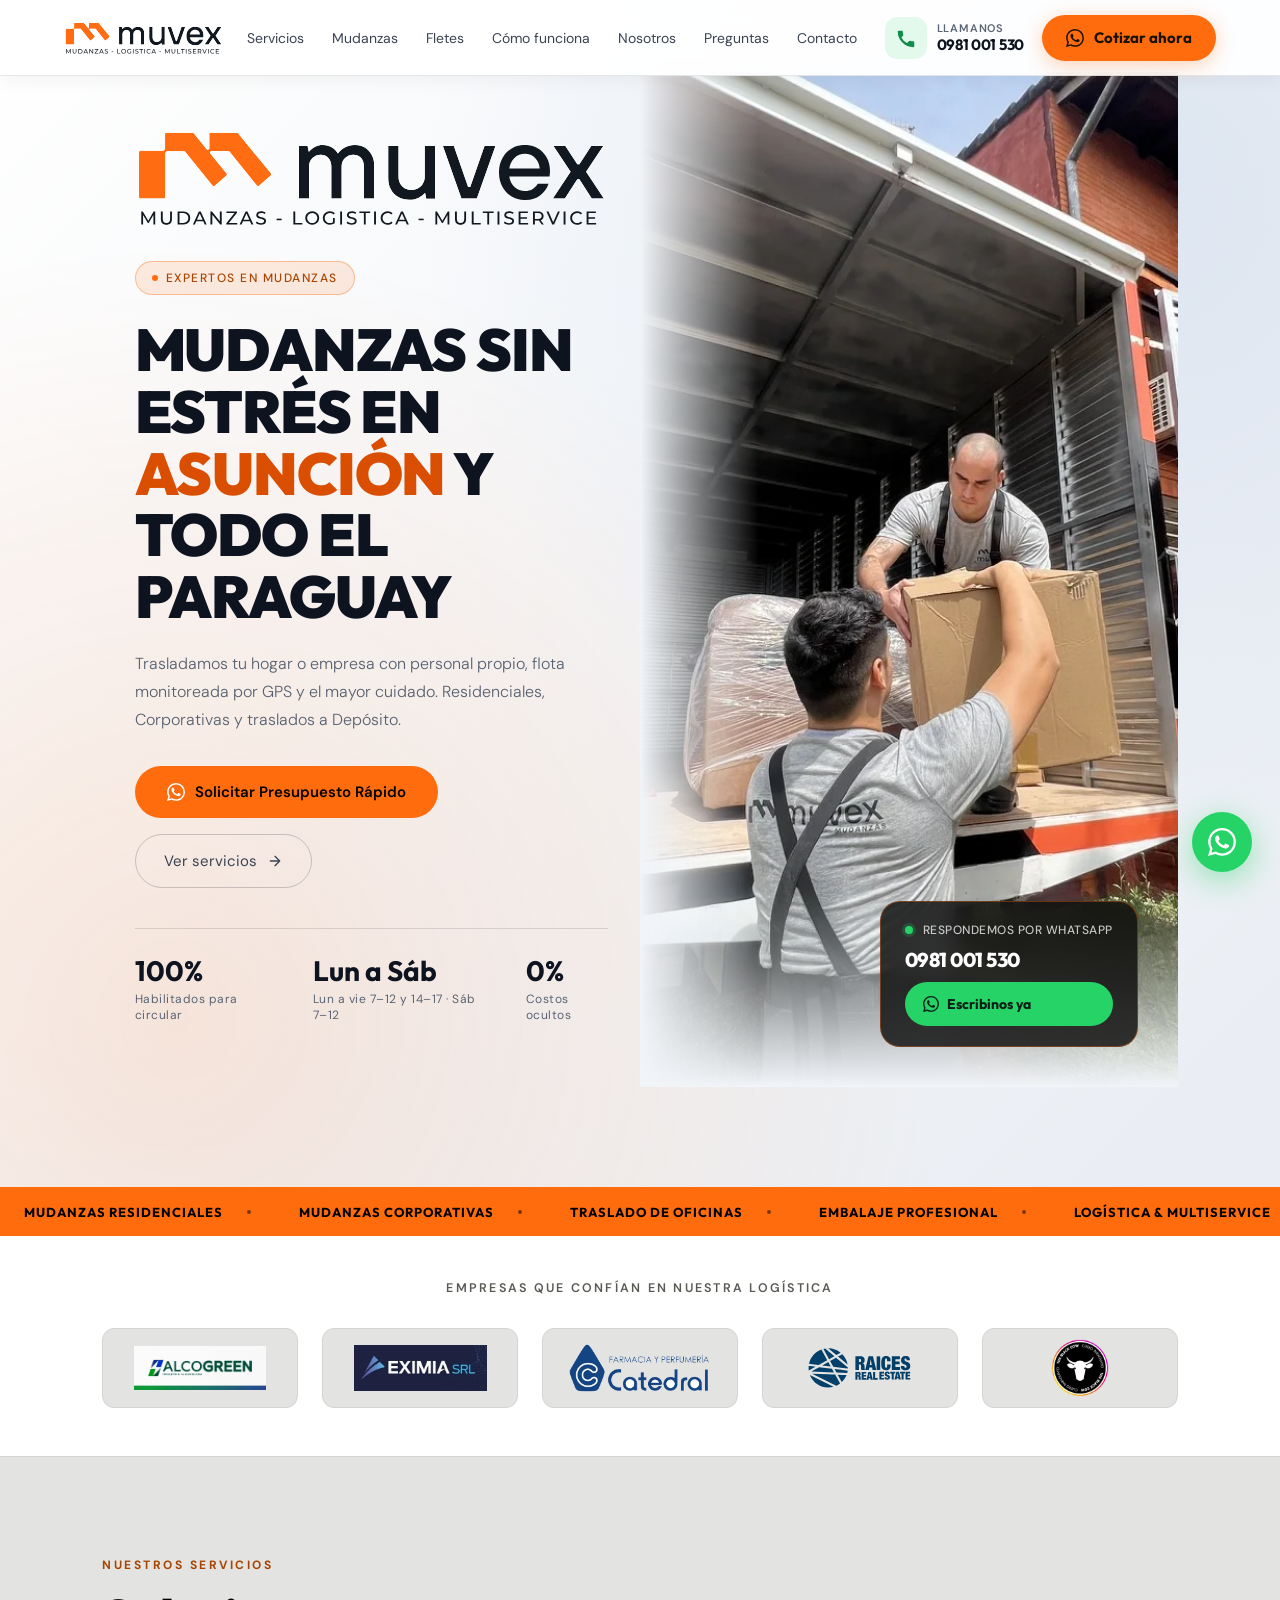
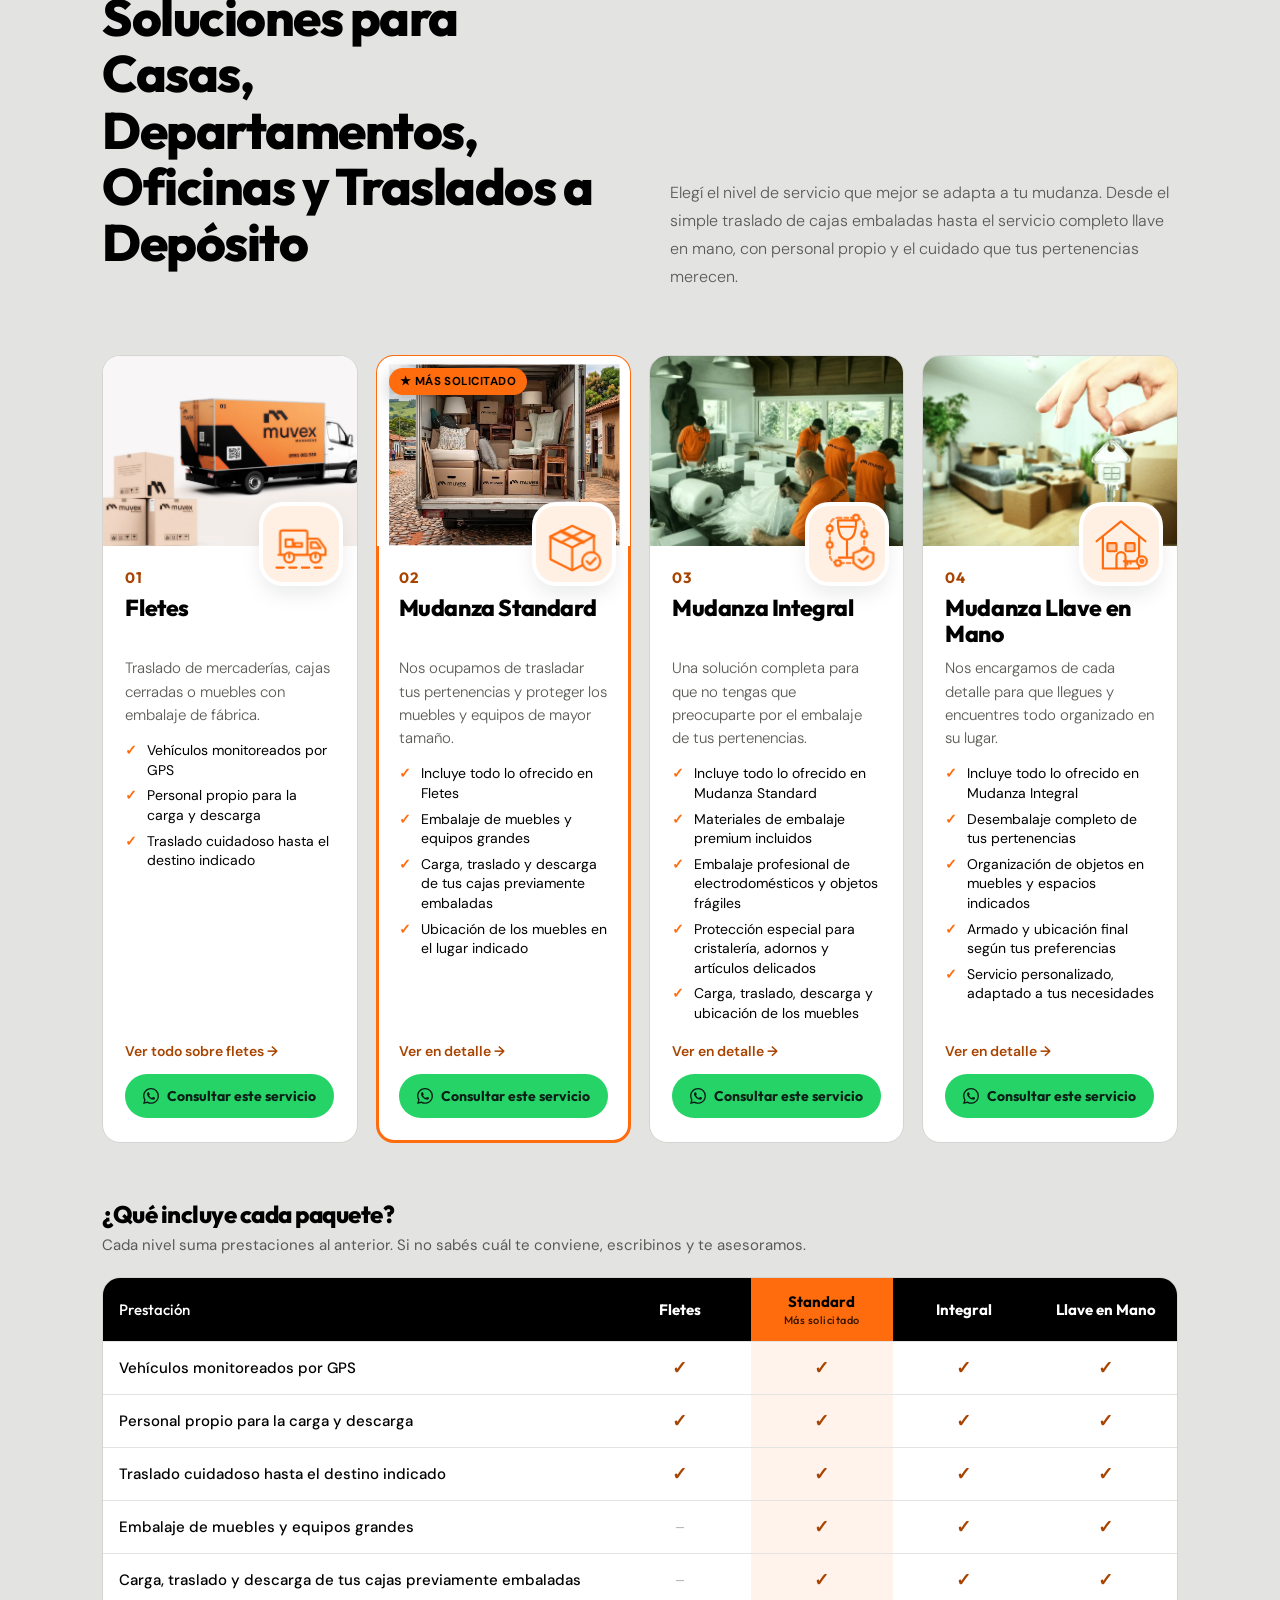
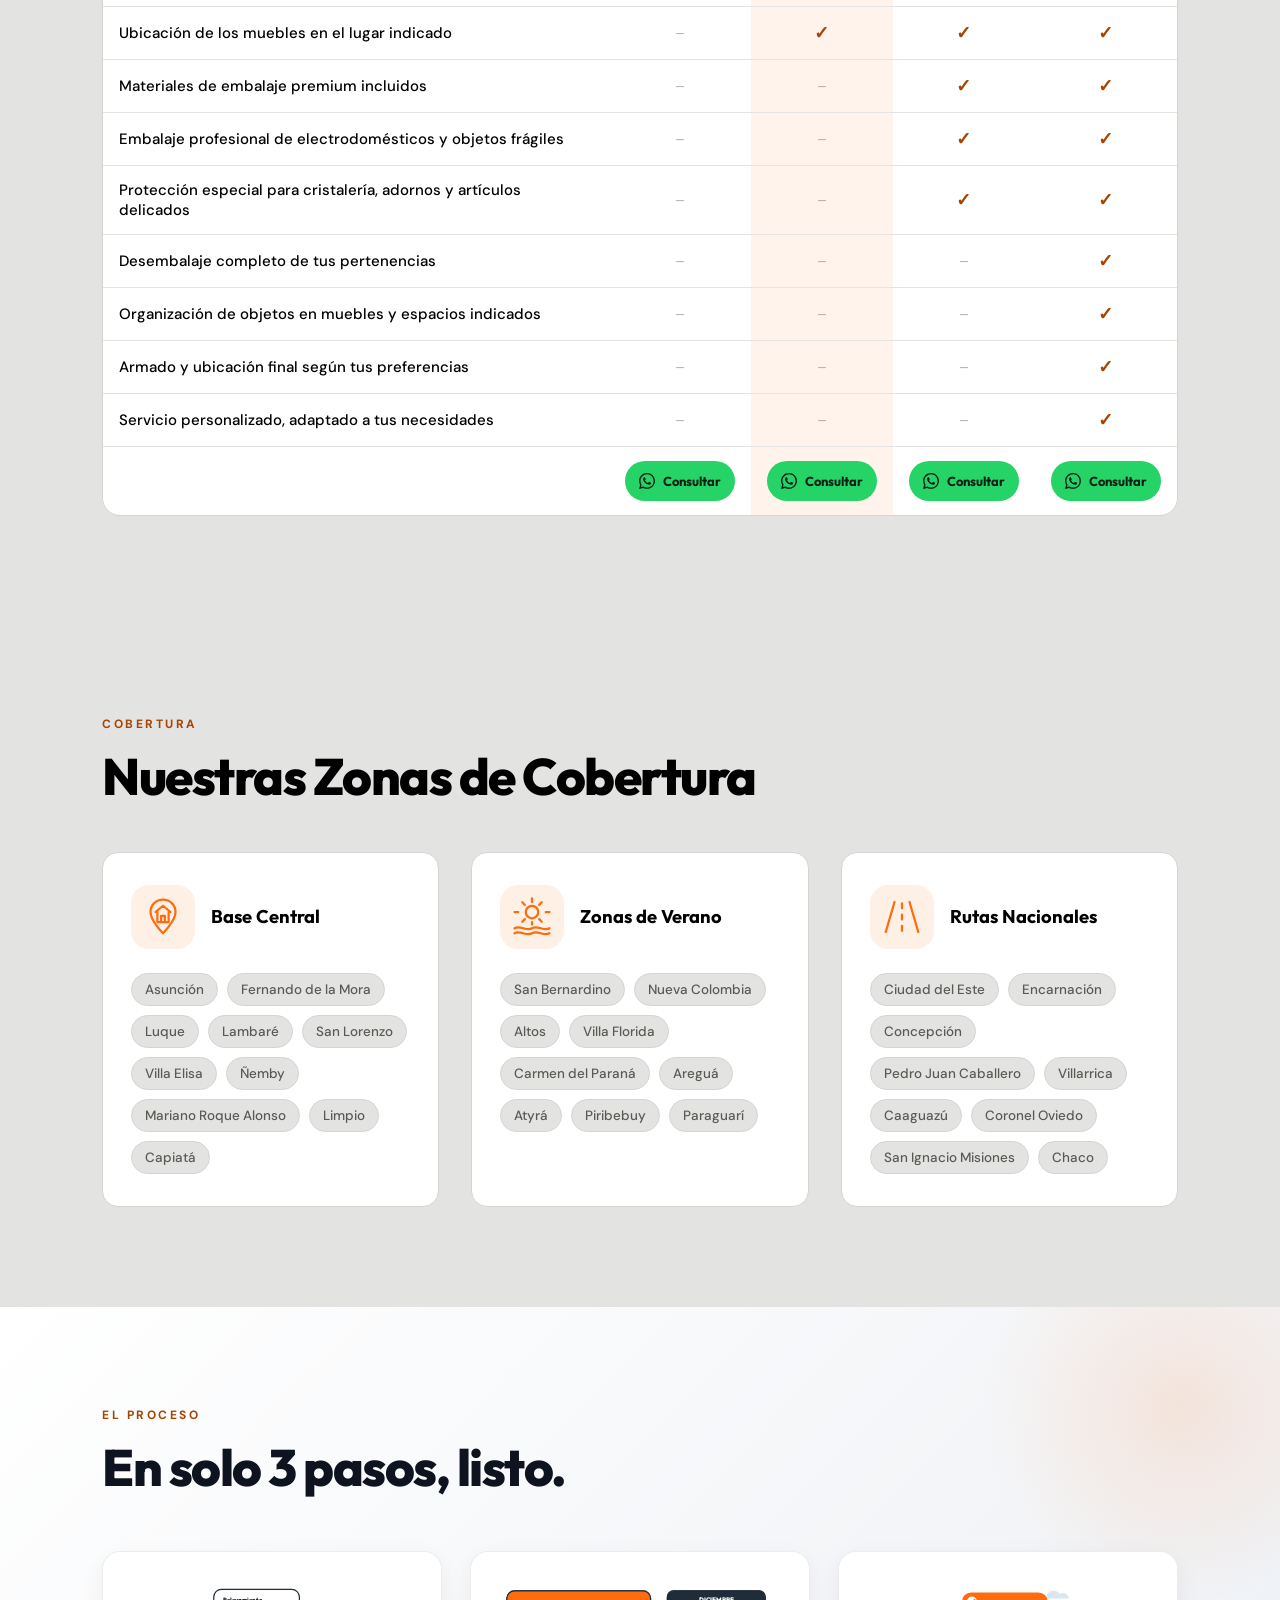
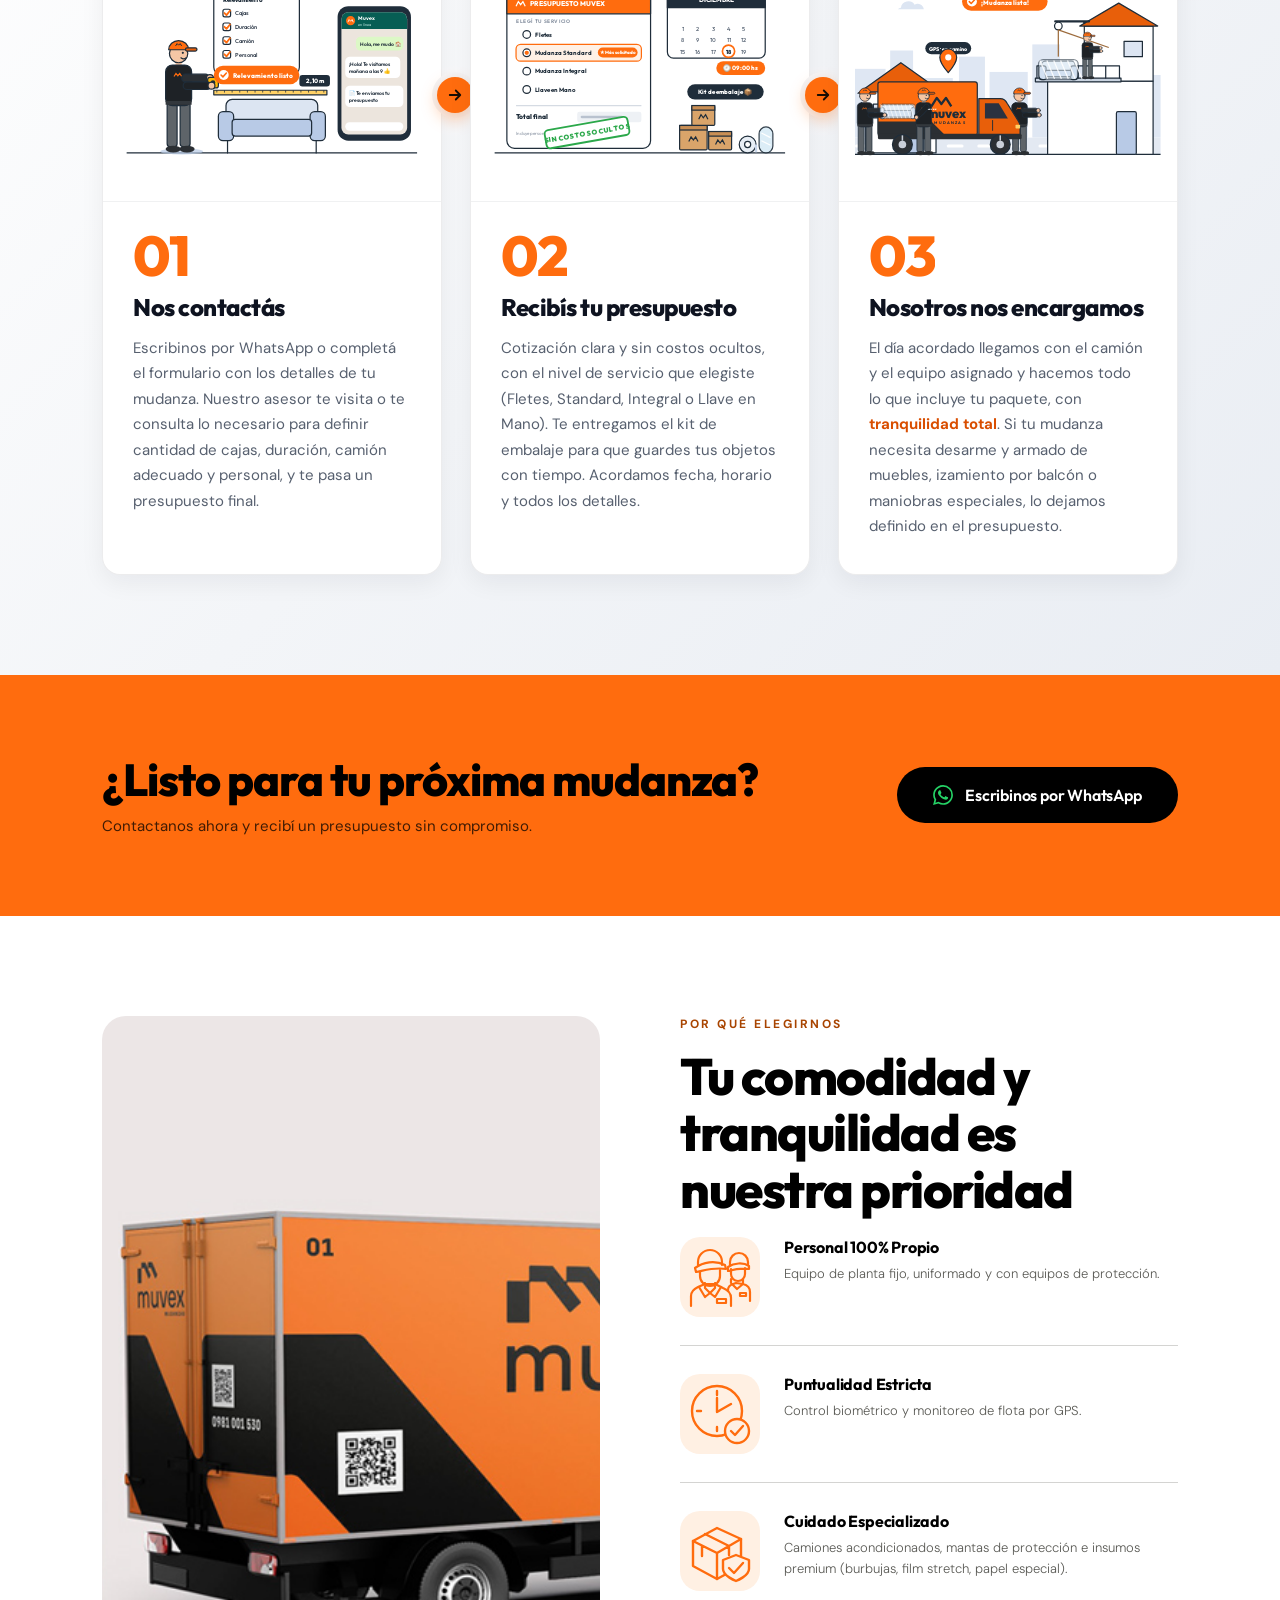
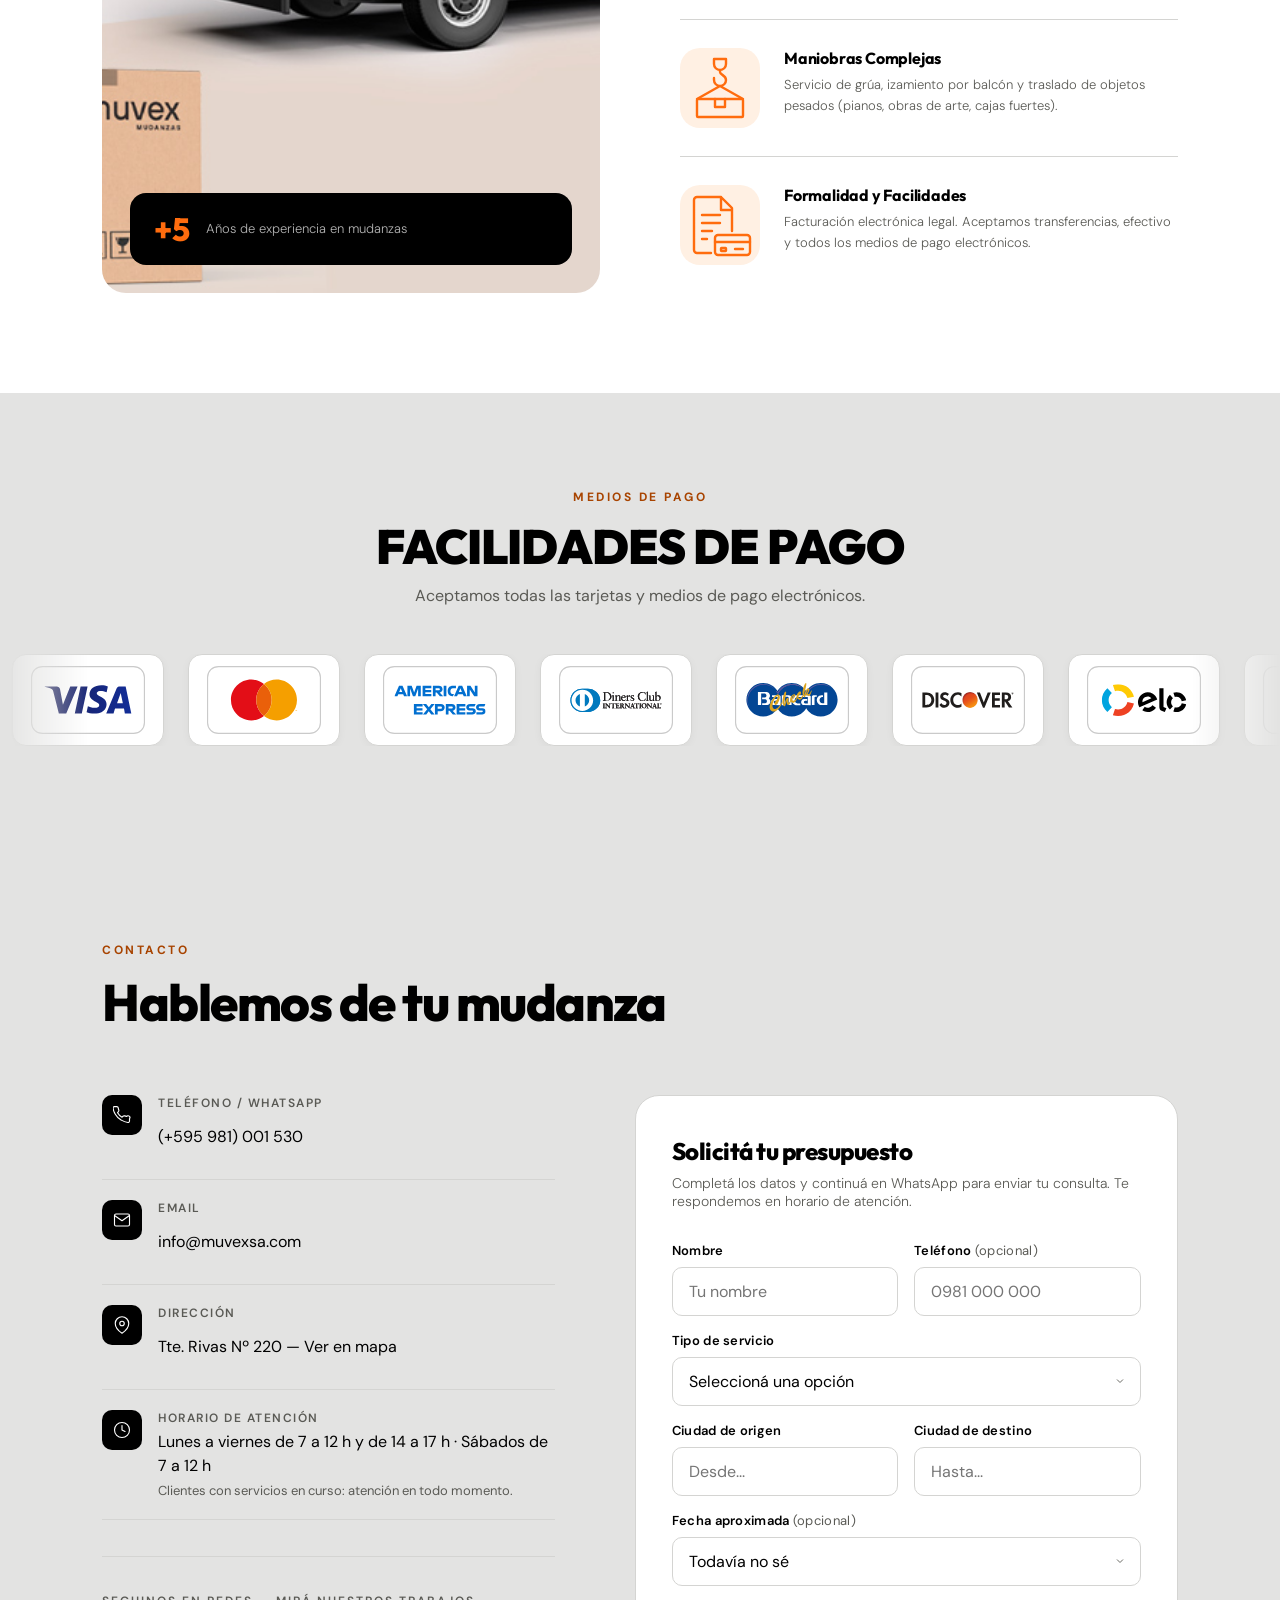
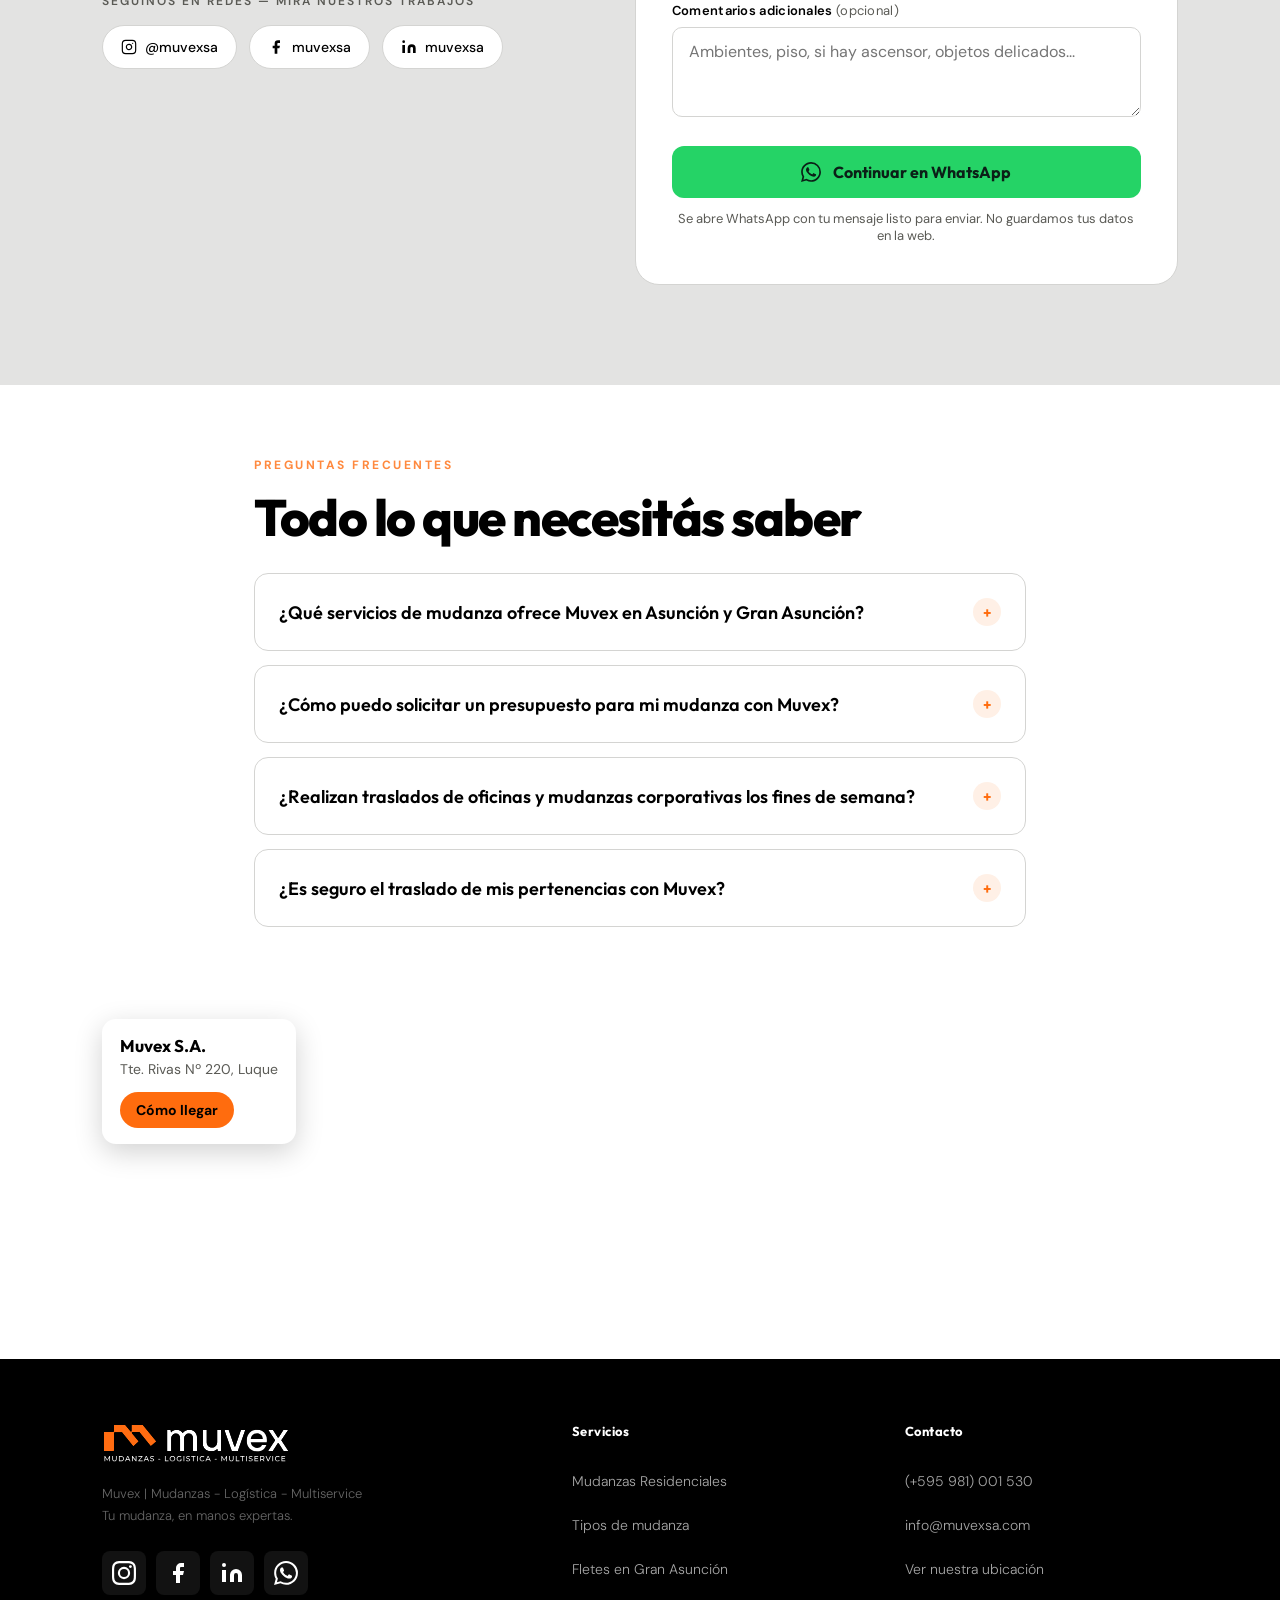
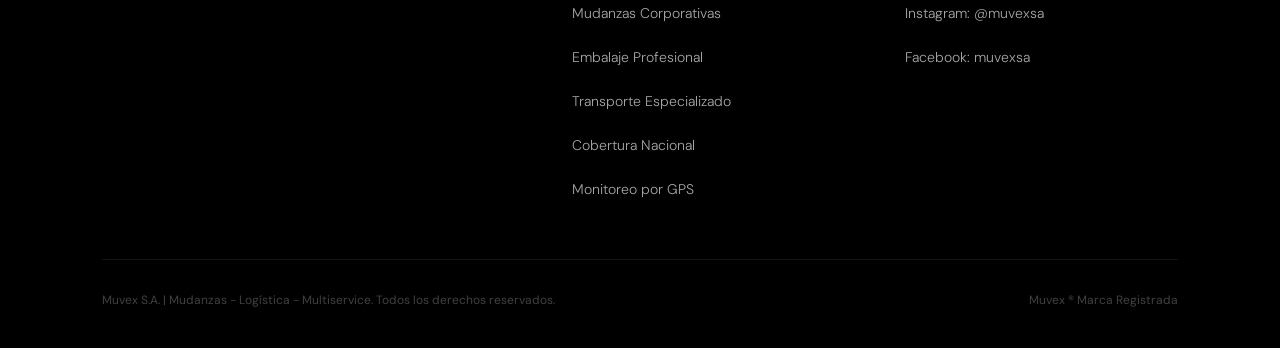
==== commit d92fb5b8: "Páginas /fletes/ y /tipos-de-mudanza/, CSS compartido, horario nuevo y enlaces en la portada" ====
--- a/index.html
+++ b/index.html
@@ -41,2133 +41,7 @@
 <link rel="preconnect" href="https://fonts.googleapis.com">
 <link rel="preconnect" href="https://fonts.gstatic.com" crossorigin>
 <link href="https://fonts.googleapis.com/css2?family=Outfit:wght@600;700;800;900&family=DM+Sans:ital,opsz,wght@0,9..40,300;0,9..40,400;0,9..40,500;1,9..40,300&display=swap" rel="stylesheet">
-<style>
-  *, *::before, *::after { box-sizing: border-box; margin: 0; padding: 0; }
-
-  :root {
-    --orange: #FF6C0E;
-    --black: #000000;
-    --white: #FFFFFF;
-    --gray-light: #E3E3E2;
-    --gray-mid: #D4D4D2;
-    --gray-text: #5A5A55;
-    --orange-text: #A84400;     /* naranja oscuro para texto chico sobre fondos claros (contraste AA) */
-    --wa-green: #25D366;
-    --wa-text: #0B1F17;         /* texto oscuro sobre verde WhatsApp (contraste AA) */
-    --font-display: 'Outfit', sans-serif;
-    --font-body: 'DM Sans', sans-serif;
-  }
-
-  html { scroll-behavior: smooth; }
-
-  body {
-    font-family: var(--font-body);
-    background: var(--white);
-    color: var(--black);
-    overflow-x: hidden;
-  }
-
-  /* NAV */
-  nav {
-    position: fixed;
-    top: 0; left: 0; right: 0;
-    z-index: 100;
-    display: flex;
-    align-items: center;
-    justify-content: space-between;
-    padding: 0 5%;
-    height: 76px;
-    background: rgba(255,255,255,0.93);
-    backdrop-filter: blur(12px);
-    border-bottom: 1px solid rgba(14,19,32,0.10);
-    box-shadow: 0 4px 18px rgba(14,19,32,0.05);
-    transition: background 0.3s;
-  }
-
-  .nav-logo {
-    display: flex;
-    flex-direction: column;
-    align-items: flex-start;
-    gap: 3px;
-    text-decoration: none;
-  }
-
-  .nav-logo img {
-    height: 34px;
-    width: auto;
-  }
-
-
-  .nav-links {
-    display: flex;
-    align-items: center;
-    gap: 28px;
-    list-style: none;
-  }
-  .nav-links > li { flex-shrink: 0; }
-
-  .nav-links a {
-    display: inline-block;
-    padding: 12px 0;
-    font-size: 14px;
-    font-weight: 400;
-    color: #3A4352;
-    text-decoration: none;
-    opacity: 1;
-    transition: color 0.2s;
-  }
-
-  .nav-links a:hover { color: #0E1320; }
-
-  /* SOCIAL ICONS EN NAV */
-  .nav-socials {
-    display: flex;
-    align-items: center;
-    gap: 8px;
-  }
-
-  .nav-social-btn {
-    width: 36px;
-    height: 36px;
-    border-radius: 10px;
-    background: rgba(255,255,255,0.1);
-    display: flex;
-    align-items: center;
-    justify-content: center;
-    text-decoration: none;
-    transition: background 0.2s, transform 0.2s;
-  }
-
-  .nav-social-btn:hover {
-    background: var(--orange);
-    transform: translateY(-2px);
-  }
-
-  .nav-social-btn svg {
-    width: 16px;
-    height: 16px;
-    fill: white;
-  }
-
-  /* BOTÓN COTIZAR — más grande y con más resalte */
-  .nav-links .nav-cta, .nav-cta {
-    display: inline-flex;
-    align-items: center;
-    justify-content: center;
-    gap: 10px;
-    flex-shrink: 0;
-    white-space: nowrap;
-    background: var(--orange);
-    color: #1A1200 !important;
-    opacity: 1 !important;
-    padding: 0 24px;
-    height: 46px;
-    line-height: 1;
-    border-radius: 100px;
-    font-family: var(--font-display);
-    font-weight: 700 !important;
-    font-size: 15px;
-    letter-spacing: 0;
-    text-decoration: none;
-    box-shadow: 0 4px 20px rgba(255,108,14,0.3);
-    transition: transform 0.2s, box-shadow 0.2s, background 0.2s !important;
-  }
-
-  .nav-links .nav-cta:hover, .nav-cta:hover {
-    background: #FF8A3D;
-    transform: translateY(-2px);
-    box-shadow: 0 10px 32px rgba(255,108,14,0.5) !important;
-  }
-
-  .whatsapp-icon {
-    width: 18px;
-    height: 18px;
-    flex-shrink: 0;
-    fill: currentColor;
-  }
-
-  /* LOGO GRANDE HERO (más chico que antes: el logo ya está en la barra) */
-  .hero-logo-wrap {
-    margin-bottom: 32px;
-    width: 100%;
-  }
-
-  .hero-logo-img {
-    width: 100%;
-    max-width: 684px;
-    height: auto;
-    display: block;
-  }
-
-  /* HERO */
-  .hero {
-    min-height: 100vh;
-    display: grid;
-    grid-template-columns: 1fr 1fr;
-    padding-top: 72px;
-    background: linear-gradient(135deg, #FFFFFF 0%, #F3F5F8 52%, #E9EDF3 100%);
-    position: relative;
-    overflow: hidden;
-  }
-
-  .hero-texture {
-    position: absolute;
-    inset: 0;
-    background-image: radial-gradient(circle at 14% 86%, rgba(255,108,14,0.13) 0%, transparent 52%),
-                      radial-gradient(circle at 86% 14%, rgba(20,90,180,0.10) 0%, transparent 46%);
-  }
-
-  .hero-left {
-    display: flex;
-    flex-direction: column;
-    justify-content: center;
-    padding: 56px 6% 64px 6%;
-    position: relative;
-    z-index: 2;
-  }
-
-  .hero-badge {
-    display: inline-flex;
-    align-items: center;
-    gap: 8px;
-    background: rgba(255,108,14,0.12);
-    border: 1px solid rgba(255,108,14,0.38);
-    color: var(--orange-text);
-    font-size: 12px;
-    font-weight: 500;
-    letter-spacing: 1.5px;
-    text-transform: uppercase;
-    padding: 8px 16px;
-    border-radius: 100px;
-    width: fit-content;
-    margin-bottom: 24px;
-  }
-
-  .hero-badge::before {
-    content: '';
-    width: 6px;
-    height: 6px;
-    background: var(--orange);
-    border-radius: 50%;
-  }
-
-  .hero-title {
-    font-family: var(--font-display);
-    font-size: clamp(38px, 4.6vw, 60px);
-    font-weight: 900;
-    text-transform: uppercase;
-    line-height: 1.05;
-    color: #0E1320;
-    letter-spacing: -0.02em;
-    margin-bottom: 22px;
-  }
-
-  .hero-title span {
-    color: #D94E00;
-  }
-
-  .hero-subtitle {
-    font-size: 16px;
-    line-height: 1.75;
-    color: #57606F;
-    max-width: 440px;
-    margin-bottom: 32px;
-    font-weight: 300;
-  }
-
-  .hero-actions {
-    display: flex;
-    gap: 16px;
-    flex-wrap: wrap;
-    align-items: center;
-  }
-
-  .btn-primary {
-    display: inline-flex;
-    align-items: center;
-    gap: 10px;
-    background: var(--orange);
-    color: var(--black);
-    padding: 16px 32px;
-    border-radius: 100px;
-    font-size: 15px;
-    font-weight: 600;
-    text-decoration: none;
-    transition: transform 0.2s, box-shadow 0.2s;
-  }
-
-  .btn-primary:hover {
-    transform: translateY(-2px);
-    box-shadow: 0 12px 40px rgba(255,108,14,0.4);
-  }
-
-  .btn-secondary {
-    display: inline-flex;
-    align-items: center;
-    gap: 10px;
-    background: transparent;
-    color: #3A4352;
-    padding: 16px 28px;
-    border-radius: 100px;
-    font-size: 15px;
-    font-weight: 400;
-    text-decoration: none;
-    border: 1px solid rgba(14,19,32,0.20);
-    transition: border-color 0.2s, color 0.2s;
-  }
-
-  .btn-secondary:hover {
-    border-color: rgba(14,19,32,0.45);
-    color: #0E1320;
-  }
-
-  .hero-stats {
-    display: flex;
-    gap: 40px;
-    margin-top: 40px;
-    padding-top: 28px;
-    border-top: 1px solid rgba(14,19,32,0.13);
-  }
-
-  .stat-item { }
-
-  .stat-number {
-    font-family: var(--font-display);
-    font-size: 28px;
-    font-weight: 700;
-    color: #0E1320;
-    line-height: 1;
-    margin-bottom: 6px;
-  }
-
-  .stat-label {
-    font-size: 12px;
-    color: #5A6473;
-    letter-spacing: 0.5px;
-  }
-
-  .hero-right {
-    position: relative;
-    overflow: hidden;
-  }
-
-  .hero-right img {
-    width: 100%;
-    height: 100%;
-    object-fit: cover;
-    opacity: 1;
-    mix-blend-mode: normal;
-  }
-
-  .hero-right::after {
-    content: '';
-    position: absolute;
-    inset: 0;
-    background: linear-gradient(to right, #F1F4F8 0%, transparent 22%),
-                linear-gradient(to top, #F1F4F8 0%, transparent 20%);
-  }
-
-  .hero-right .hero-card {
-    position: absolute;
-    bottom: 40px;
-    right: 40px;
-    z-index: 2;
-    background: rgba(13,13,13,0.82);
-    backdrop-filter: blur(12px);
-    border: 1px solid rgba(255,108,14,0.35);
-    color: white;
-    padding: 20px 24px;
-    border-radius: 20px;
-    display: flex;
-    flex-direction: column;
-    gap: 12px;
-    min-width: 220px;
-  }
-
-  .hero-card-top {
-    display: flex;
-    align-items: center;
-    gap: 10px;
-  }
-
-  .hero-card-dot {
-    width: 8px;
-    height: 8px;
-    background: #25D366;
-    border-radius: 50%;
-    flex-shrink: 0;
-    box-shadow: 0 0 0 3px rgba(37,211,102,0.2);
-    animation: pulse-dot 2s infinite;
-  }
-
-  @keyframes pulse-dot {
-    0%, 100% { box-shadow: 0 0 0 3px rgba(37,211,102,0.2); }
-    50% { box-shadow: 0 0 0 6px rgba(37,211,102,0.1); }
-  }
-
-  .hero-card-status {
-    font-size: 12px;
-    font-weight: 500;
-    color: rgba(255,255,255,0.75);
-    letter-spacing: 0.5px;
-    text-transform: uppercase;
-  }
-
-  .hero-card-phone {
-    font-family: var(--font-display);
-    font-size: 20px;
-    font-weight: 800;
-    color: white;
-    letter-spacing: -0.5px;
-    line-height: 1;
-  }
-
-  .hero-card-link {
-    display: flex;
-    align-items: center;
-    gap: 8px;
-    background: var(--wa-green);
-    color: var(--wa-text);
-    text-decoration: none;
-    padding: 12px 18px;
-    min-height: 44px;
-    border-radius: 100px;
-    font-size: 14px;
-    font-weight: 700;
-    transition: transform 0.2s, box-shadow 0.2s;
-    font-family: var(--font-display);
-  }
-
-  .hero-card-link:hover {
-    transform: translateY(-2px);
-    box-shadow: 0 8px 24px rgba(37,211,102,0.4);
-  }
-
-  .hero-card-link svg {
-    width: 16px;
-    height: 16px;
-    fill: currentColor;
-    flex-shrink: 0;
-  }
-
-  /* SCROLL TICKER */
-  .ticker-wrap {
-    background: var(--orange);
-    padding: 14px 0;
-    overflow: hidden;
-    white-space: nowrap;
-  }
-
-  .ticker-track {
-    display: inline-flex;
-    animation: ticker 20s linear infinite;
-    gap: 0;
-  }
-
-  .ticker-item {
-    display: inline-flex;
-    align-items: center;
-    gap: 24px;
-    padding: 0 24px;
-    font-family: var(--font-display);
-    font-size: 13px;
-    font-weight: 700;
-    color: var(--black);
-    letter-spacing: 1px;
-    text-transform: uppercase;
-  }
-
-  .ticker-dot {
-    width: 4px;
-    height: 4px;
-    background: rgba(0,0,0,0.5);
-    border-radius: 50%;
-    flex-shrink: 0;
-  }
-
-  @keyframes ticker {
-    from { transform: translateX(0); }
-    to { transform: translateX(-50%); }
-  }
-
-  /* SECTION COMMON */
-  section { padding: 100px 8%; }
-
-  .section-label {
-    font-size: 12px;
-    font-weight: 700;
-    letter-spacing: 2.5px;
-    text-transform: uppercase;
-    color: var(--orange-text);
-    margin-bottom: 16px;
-  }
-  /* Sobre fondo negro el naranja original tiene contraste de sobra */
-  .how .section-label, .faq .section-label { color: var(--orange); }
-
-  .section-title {
-    font-family: var(--font-display);
-    font-size: clamp(32px, 4vw, 52px);
-    font-weight: 800;
-    line-height: 1.1;
-    letter-spacing: -1.5px;
-    color: var(--black);
-    margin-bottom: 20px;
-  }
-
-  .section-body {
-    font-size: 16px;
-    line-height: 1.75;
-    color: var(--gray-text);
-    max-width: 580px;
-    font-weight: 300;
-  }
-
-  /* SERVICES */
-  .services {
-    background: var(--gray-light);
-  }
-
-  .services-header {
-    display: grid;
-    grid-template-columns: 1fr 1fr;
-    gap: 60px;
-    align-items: end;
-    margin-bottom: 64px;
-  }
-
-  .services-grid {
-    display: grid;
-    grid-template-columns: repeat(4, 1fr);
-    gap: 18px;
-  }
-
-  /* Tarjeta dividida: foto arriba (sin texto encima), contenido abajo sobre blanco */
-  .service-card {
-    background: var(--white);
-    border: 1px solid var(--gray-mid);
-    border-radius: 18px;
-    overflow: hidden;
-    display: flex;
-    flex-direction: column;
-    position: relative;
-    transition: transform 0.3s, box-shadow 0.3s;
-  }
-  .service-card:hover { transform: translateY(-4px); box-shadow: 0 18px 40px rgba(0,0,0,0.08); }
-  .service-card.featured { outline: 3px solid var(--orange); outline-offset: -3px; }
-  .service-card.best-value { outline: 3px solid var(--black); outline-offset: -3px; }
-
-  .service-photo { position: relative; aspect-ratio: 4 / 3; overflow: hidden; background: var(--gray-light); }
-  .service-photo img { width: 100%; height: 100%; object-fit: cover; display: block; transition: transform 0.5s ease; }
-  .service-card:hover .service-photo img { transform: scale(1.05); }
-
-  .service-card-content { padding: 22px 22px 24px; display: flex; flex-direction: column; flex: 1; }
-
-  .service-number {
-    font-family: var(--font-display);
-    font-size: 15px;
-    font-weight: 700;
-    color: var(--orange-text);
-    letter-spacing: 1px;
-    margin-bottom: 8px;
-  }
-
-  /* Título y descripción con altura fija (2 y 3 líneas) para que las 4 tarjetas queden alineadas */
-  .service-name {
-    font-family: var(--font-display);
-    font-size: 23px;
-    font-weight: 800;
-    color: var(--black);
-    line-height: 1.15;
-    min-height: 2.3em;
-    display: flex;
-    align-items: flex-start;
-    margin-bottom: 10px;
-    letter-spacing: -0.4px;
-  }
-
-  .service-desc {
-    font-size: 15px;
-    line-height: 1.55;
-    min-height: 4.65em;
-    color: var(--gray-text);
-    font-weight: 300;
-    margin-bottom: 14px;
-  }
-
-  .service-incl { list-style: none; display: flex; flex-direction: column; gap: 6px; margin-bottom: 18px; }
-  .service-incl li { position: relative; padding-left: 22px; font-size: 14px; line-height: 1.4; color: var(--black); }
-  .service-incl li::before { content: "✓"; position: absolute; left: 0; color: var(--orange); font-weight: 700; }
-
-  /* Botón "Consultar este servicio": abre WhatsApp con el paquete ya indicado */
-  .service-cta {
-    display: inline-flex;
-    align-items: center;
-    gap: 8px;
-    align-self: flex-start;
-    margin-top: auto;
-    min-height: 44px;
-    padding: 10px 18px;
-    border-radius: 100px;
-    background: var(--wa-green);
-    color: var(--wa-text);
-    font-family: var(--font-display);
-    font-weight: 700;
-    font-size: 14px;
-    text-decoration: none;
-    transition: transform 0.2s, box-shadow 0.2s;
-  }
-  .service-cta svg { width: 16px; height: 16px; fill: currentColor; flex-shrink: 0; }
-  .service-cta:hover { transform: translateY(-2px); box-shadow: 0 8px 24px rgba(37,211,102,0.35); }
-
-  /* ===== TABLA COMPARATIVA "¿Qué incluye cada paquete?" ===== */
-  .compare { margin-top: 56px; }
-  .compare-title { font-family: var(--font-display); font-size: 24px; font-weight: 800; letter-spacing: -0.5px; margin-bottom: 6px; }
-  .compare-sub { color: var(--gray-text); font-size: 15px; margin-bottom: 22px; }
-  .compare-table-wrap { overflow-x: auto; }
-  .compare-table {
-    width: 100%;
-    border-collapse: separate;
-    border-spacing: 0;
-    background: var(--white);
-    border: 1px solid var(--gray-mid);
-    border-radius: 18px;
-    overflow: hidden;
-    font-size: 15px;
-  }
-  .compare-table th, .compare-table td { padding: 14px 16px; border-bottom: 1px solid var(--gray-light); text-align: center; }
-  .compare-table th { font-family: var(--font-display); font-size: 15px; font-weight: 700; background: var(--black); color: var(--white); }
-  .compare-table th:first-child, .compare-table td:first-child { text-align: left; font-weight: 500; }
-  .compare-table td.y { color: var(--orange-text); font-weight: 800; font-size: 18px; }
-  .compare-table td.n { color: #B5B5B0; }
-  .compare-table .hl { background: rgba(255,108,14,0.08); }
-  .compare-table th.hl { background: var(--orange); color: var(--black); }
-  .compare-table tr:last-child td { border-bottom: 0; }
-  .compare-table .service-cta { min-height: 40px; padding: 8px 14px; font-size: 13px; }
-  .compare-table th small { display: block; font-weight: 500; font-size: 11px; opacity: 0.8; margin-top: 2px; letter-spacing: 0.5px; }
-
-  /* Versión móvil de la comparativa: un desplegable por paquete */
-  .compare-mobile { display: none; flex-direction: column; gap: 10px; }
-  .compare-mobile details { background: var(--white); border: 1px solid var(--gray-mid); border-radius: 14px; padding: 4px 16px; }
-  .compare-mobile summary { list-style: none; cursor: pointer; padding: 14px 0; font-family: var(--font-display); font-weight: 700; font-size: 16px; display: flex; justify-content: space-between; align-items: center; gap: 12px; }
-  .compare-mobile summary::-webkit-details-marker { display: none; }
-  .compare-mobile summary::after { content: "+"; color: var(--orange); font-weight: 700; font-size: 20px; }
-  .compare-mobile details[open] summary::after { content: "–"; }
-  .compare-mobile .service-incl { margin: 0 0 14px; }
-  .compare-mobile .service-cta { margin: 0 0 14px; }
-
-  /* HOW IT WORKS — versión clara: 3 tarjetas en fila (ilustración arriba, texto abajo) */
-  .how {
-    background: linear-gradient(135deg, #FFFFFF 0%, #F3F5F8 52%, #E9EDF3 100%);
-    color: #0E1320;
-    position: relative;
-    overflow: hidden;
-  }
-
-  .how::before {
-    content: '';
-    position: absolute;
-    top: -100px; right: -100px;
-    width: 400px; height: 400px;
-    background: radial-gradient(circle, rgba(255,108,14,0.12) 0%, transparent 70%);
-    pointer-events: none;
-  }
-
-  .how .section-title { color: #0E1320; }
-
-  .how-grid {
-    display: grid;
-    grid-template-columns: repeat(3, 1fr);
-    gap: 28px;
-    margin-top: 56px;
-    position: relative;
-  }
-
-  .how-step {
-    display: flex;
-    flex-direction: column;
-    background: var(--white);
-    border: 1px solid rgba(14,19,32,0.08);
-    border-radius: 18px;
-    box-shadow: 0 8px 24px rgba(14,19,32,0.06);
-    position: relative;
-    transition: transform 0.25s, box-shadow 0.25s;
-  }
-
-  .how-step:hover { transform: translateY(-4px); box-shadow: 0 18px 40px rgba(14,19,32,0.10); }
-
-  /* Flecha naranja entre un paso y el siguiente (solo escritorio) */
-  .how-step:not(:last-child)::after {
-    content: '';
-    position: absolute;
-    top: 125px; right: -32px;
-    width: 36px; height: 36px;
-    border-radius: 50%;
-    background: var(--orange) url("data:image/svg+xml,%3Csvg xmlns='http://www.w3.org/2000/svg' viewBox='0 0 24 24'%3E%3Cpath d='M5 12h13M13 6l6 6-6 6' fill='none' stroke='%23160D04' stroke-width='2.4' stroke-linecap='round' stroke-linejoin='round'/%3E%3C/svg%3E") center / 18px no-repeat;
-    box-shadow: 0 6px 16px rgba(255,108,14,0.35), 0 0 0 5px #F3F5F8;
-    z-index: 2;
-  }
-
-  .how-step-img {
-    display: flex;
-    align-items: center;
-    justify-content: center;
-    background: var(--white);
-    height: 250px;
-    border-radius: 18px 18px 0 0;
-    border-bottom: 1px solid rgba(14,19,32,0.06);
-    overflow: hidden;
-  }
-
-  .how-step-img img {
-    width: 100%;
-    height: 100%;
-    object-fit: contain;
-    display: block;
-    padding: 22px;
-  }
-
-  .how-step-text {
-    padding: 26px 30px 34px;
-    display: flex;
-    flex-direction: column;
-  }
-
-  .step-num {
-    font-family: var(--font-display);
-    font-size: 56px;
-    font-weight: 800;
-    line-height: 1;
-    color: rgba(255,108,14,0.30);
-    margin-bottom: 10px;
-    letter-spacing: -2px;
-  }
-
-  .step-title {
-    font-family: var(--font-display);
-    font-size: 24px;
-    font-weight: 800;
-    color: #0E1320;
-    margin-bottom: 14px;
-    letter-spacing: -0.5px;
-    line-height: 1.15;
-  }
-
-  .step-desc {
-    font-size: 15px;
-    line-height: 1.7;
-    color: #57606F;
-    font-weight: 400;
-  }
-
-  /* WHY US */
-  .why {
-    background: var(--white);
-  }
-
-  .why-layout {
-    display: grid;
-    grid-template-columns: 1fr 1fr;
-    gap: 80px;
-    align-items: center;
-    margin-top: 0;
-  }
-
-  .why-img {
-    position: relative;
-    border-radius: 24px;
-    overflow: hidden;
-    align-self: stretch;   /* misma altura que la lista de la derecha: sin hueco vacío */
-    min-height: 480px;
-  }
-  /* "+5 años" visible también en móvil (donde la foto se oculta) */
-  .why-badge-mobile { display: none; }
-
-  .why-img img {
-    width: 100%;
-    height: 100%;
-    object-fit: cover;
-  }
-
-  .why-img-badge {
-    position: absolute;
-    bottom: 28px;
-    left: 28px;
-    right: 28px;
-    background: var(--black);
-    color: white;
-    padding: 20px 24px;
-    border-radius: 16px;
-    display: flex;
-    align-items: center;
-    gap: 16px;
-  }
-
-  .why-img-badge .big-text {
-    font-family: var(--font-display);
-    font-size: 32px;
-    font-weight: 800;
-    color: var(--orange);
-    line-height: 1;
-    flex-shrink: 0;
-  }
-
-  .why-img-badge .small-text {
-    font-size: 13px;
-    color: rgba(255,255,255,0.7);
-    line-height: 1.4;
-    font-weight: 300;
-  }
-
-  .why-features {
-    display: flex;
-    flex-direction: column;
-    gap: 0;
-  }
-
-  .why-feature {
-    display: flex;
-    gap: 24px;
-    padding: 28px 0;
-    border-bottom: 1px solid var(--gray-mid);
-    align-items: flex-start;
-  }
-
-  .why-feature:first-child { padding-top: 0; }
-  .why-feature:last-child { border-bottom: none; }
-
-  .feature-icon {
-    --feature-icon-bg: #FFF0E3;
-    width: 80px;
-    height: 80px;
-    background: var(--feature-icon-bg);
-    border-radius: 20px;
-    display: flex;
-    align-items: center;
-    justify-content: center;
-    flex-shrink: 0;
-  }
-
-  .feature-icon svg {
-    width: 64px;
-    height: 64px;
-    stroke: var(--orange);
-    fill: none;
-    stroke-width: 2.4;
-    stroke-linecap: round;
-    stroke-linejoin: round;
-  }
-
-  .feature-icon .icon-surface { fill: var(--feature-icon-bg); }
-
-  .feature-text { min-width: 0; }
-
-  .feature-title {
-    font-family: var(--font-display);
-    font-size: 16px;
-    font-weight: 700;
-    color: var(--black);
-    margin-bottom: 6px;
-    letter-spacing: -0.2px;
-  }
-
-  .feature-desc {
-    font-size: 13px;
-    line-height: 1.65;
-    color: var(--gray-text);
-    font-weight: 300;
-  }
-
-
-  /* CTA BANNER */
-  .cta-banner {
-    background: var(--orange);
-    padding: 80px 8%;
-    display: flex;
-    align-items: center;
-    justify-content: space-between;
-    gap: 48px;
-    flex-wrap: wrap;
-  }
-
-  .cta-banner-left {}
-
-  .cta-banner-title {
-    font-family: var(--font-display);
-    font-size: clamp(28px, 3.5vw, 48px);
-    font-weight: 800;
-    color: var(--black);
-    line-height: 1.1;
-    letter-spacing: -1px;
-    margin-bottom: 12px;
-  }
-
-  .cta-banner-sub {
-    font-size: 15px;
-    color: rgba(0,0,0,0.75);
-    font-weight: 400;
-  }
-
-  .btn-white {
-    display: inline-flex;
-    align-items: center;
-    gap: 12px;
-    background: var(--black);
-    color: var(--white);
-    padding: 18px 36px;
-    border-radius: 100px;
-    font-size: 16px;
-    font-weight: 600;
-    text-decoration: none;
-    font-family: var(--font-display);
-    letter-spacing: -0.2px;
-    white-space: nowrap;
-    transition: transform 0.2s, box-shadow 0.2s;
-  }
-
-  .btn-white:hover {
-    transform: translateY(-2px);
-    box-shadow: 0 16px 48px rgba(0,0,0,0.2);
-  }
-
-  .btn-white svg {
-    width: 20px;
-    height: 20px;
-    fill: var(--wa-green);
-  }
-
-  /* CONTACT */
-  .contact {
-    background: var(--gray-light);
-  }
-
-  .contact-grid {
-    display: grid;
-    grid-template-columns: minmax(0, 1fr) minmax(0, 1.2fr);
-    gap: 80px;
-    margin-top: 64px;
-    align-items: start;
-  }
-
-  .contact-info { min-width: 0; }
-
-  .contact-item {
-    display: flex;
-    gap: 16px;
-    align-items: flex-start;
-    padding: 20px 0;
-    border-bottom: 1px solid var(--gray-mid);
-  }
-
-  .contact-item:first-child { padding-top: 0; }
-  .contact-item:last-child { border-bottom: none; }
-
-  .contact-icon {
-    width: 40px;
-    height: 40px;
-    background: var(--black);
-    border-radius: 10px;
-    display: flex;
-    align-items: center;
-    justify-content: center;
-    flex-shrink: 0;
-  }
-
-  .contact-icon svg {
-    width: 18px;
-    height: 18px;
-    stroke: white;
-    fill: none;
-    stroke-width: 1.5;
-    stroke-linecap: round;
-    stroke-linejoin: round;
-  }
-
-  .contact-detail {}
-
-  .contact-label {
-    font-size: 12px;
-    font-weight: 600;
-    letter-spacing: 1.5px;
-    text-transform: uppercase;
-    color: var(--gray-text);
-    margin-bottom: 4px;
-  }
-
-  .contact-value {
-    display: inline-block;
-    font-size: 16px;
-    line-height: 1.5;
-    padding: 10px 0;
-    color: var(--black);
-    font-weight: 400;
-    text-decoration: none;
-    overflow-wrap: anywhere;
-  }
-  .contact-value.static { padding: 0; }
-  .contact-note { font-size: 13px; color: var(--gray-text); margin-top: 4px; }
-
-  .contact-value:hover { color: var(--orange); }
-
-  /* SOCIAL SECTION */
-  .socials-block {
-    margin-top: 36px;
-    padding-top: 36px;
-    border-top: 1px solid var(--gray-mid);
-  }
-
-  .socials-title {
-    font-size: 12px;
-    font-weight: 600;
-    letter-spacing: 2px;
-    text-transform: uppercase;
-    color: var(--gray-text);
-    margin-bottom: 16px;
-  }
-
-  .social-links {
-    display: flex;
-    flex-wrap: wrap;
-    gap: 12px;
-  }
-
-  .social-link {
-    display: flex;
-    align-items: center;
-    gap: 8px;
-    min-height: 44px;
-    background: var(--white);
-    border: 1px solid var(--gray-mid);
-    color: var(--black);
-    padding: 10px 18px;
-    border-radius: 100px;
-    font-size: 14px;
-    font-weight: 500;
-    text-decoration: none;
-    transition: border-color 0.2s, color 0.2s;
-  }
-
-  .social-link:hover {
-    border-color: var(--orange);
-    color: var(--orange);
-  }
-
-  .social-link svg {
-    width: 16px;
-    height: 16px;
-  }
-
-  /* PRESUPUESTO FORM */
-  .budget-form {
-    background: var(--white);
-    border-radius: 24px;
-    padding: 40px 36px;
-    border: 1px solid var(--gray-mid);
-    min-width: 0;
-  }
-
-  .form-title {
-    font-family: var(--font-display);
-    font-size: 24px;
-    font-weight: 800;
-    color: var(--black);
-    letter-spacing: -0.5px;
-    margin-bottom: 8px;
-  }
-
-  .form-sub {
-    font-size: 14px;
-    color: var(--gray-text);
-    margin-bottom: 32px;
-    font-weight: 300;
-  }
-
-  .form-group {
-    margin-bottom: 16px;
-  }
-
-  .form-row {
-    display: grid;
-    grid-template-columns: 1fr 1fr;
-    gap: 16px;
-    margin-bottom: 0;
-  }
-
-  .form-label {
-    display: block;
-    font-size: 13px;
-    font-weight: 600;
-    letter-spacing: 0.3px;
-    color: var(--black);
-    margin-bottom: 8px;
-  }
-  .form-label .opt { color: var(--gray-text); font-weight: 400; }
-
-  .form-input {
-    width: 100%;
-    padding: 13px 16px;
-    border: 1.5px solid var(--gray-mid);
-    border-radius: 10px;
-    font-size: 16px; /* 16px evita el zoom automático de iOS al enfocar */
-    font-family: var(--font-body);
-    color: var(--black);
-    background: var(--white);
-    transition: border-color 0.2s;
-    outline: none;
-  }
-
-  .form-input:focus { border-color: var(--orange); }
-  .form-input.is-invalid, .form-select.is-invalid { border-color: #C0392B; }
-  .form-error { display: none; font-size: 13px; color: #C0392B; margin-top: 6px; }
-  .form-error.show { display: block; }
-
-  .form-select {
-    width: 100%;
-    padding: 13px 40px 13px 16px;
-    border: 1.5px solid var(--gray-mid);
-    border-radius: 10px;
-    font-size: 16px;
-    font-family: var(--font-body);
-    color: var(--black);
-    background: var(--white);
-    cursor: pointer;
-    appearance: none;
-    background-image: url("data:image/svg+xml,%3Csvg xmlns='http://www.w3.org/2000/svg' width='12' height='12' viewBox='0 0 24 24' fill='none' stroke='%236B6B65' stroke-width='2'%3E%3Cpath d='M6 9l6 6 6-6'/%3E%3C/svg%3E");
-    background-repeat: no-repeat;
-    background-position: right 14px center;
-    transition: border-color 0.2s;
-    outline: none;
-  }
-
-  .form-select:focus { border-color: var(--orange); }
-
-  .form-textarea {
-    width: 100%;
-    padding: 13px 16px;
-    border: 1.5px solid var(--gray-mid);
-    border-radius: 10px;
-    font-size: 16px;
-    font-family: var(--font-body);
-    color: var(--black);
-    background: var(--white);
-    resize: vertical;
-    min-height: 90px;
-    transition: border-color 0.2s;
-    outline: none;
-  }
-
-  .form-textarea:focus { border-color: var(--orange); }
-
-  .form-whatsapp-btn {
-    display: flex;
-    align-items: center;
-    justify-content: center;
-    gap: 12px;
-    width: 100%;
-    background: var(--wa-green);
-    color: var(--wa-text);
-    border: none;
-    padding: 16px;
-    min-height: 52px;
-    border-radius: 12px;
-    font-size: 16px;
-    font-weight: 700;
-    font-family: var(--font-display);
-    cursor: pointer;
-    transition: transform 0.2s, box-shadow 0.2s;
-    text-decoration: none;
-    margin-top: 24px;
-  }
-
-  .form-whatsapp-btn:hover {
-    transform: translateY(-2px);
-    box-shadow: 0 12px 36px rgba(37,211,102,0.3);
-  }
-
-  .form-whatsapp-btn svg {
-    width: 20px;
-    height: 20px;
-    fill: currentColor;
-  }
-  .form-privacy { font-size: 13px; color: var(--gray-text); margin-top: 12px; text-align: center; }
-
-  /* FOOTER */
-  footer {
-    background: var(--black);
-    padding: 64px 8% 40px;
-    color: rgba(255,255,255,0.5);
-  }
-
-  .footer-top {
-    display: grid;
-    grid-template-columns: 1.5fr 1fr 1fr;
-    gap: 60px;
-    padding-bottom: 48px;
-    border-bottom: 1px solid rgba(255,255,255,0.08);
-    margin-bottom: 32px;
-  }
-
-  .footer-logo {
-    display: flex;
-    align-items: center;
-    gap: 10px;
-    margin-bottom: 20px;
-  }
-
-  .footer-logo-text {
-    font-family: var(--font-display);
-    font-size: 20px;
-    font-weight: 700;
-    color: white;
-  }
-
-  .footer-tagline {
-    font-size: 13px;
-    line-height: 1.7;
-    color: rgba(255,255,255,0.4);
-    font-weight: 300;
-    max-width: 280px;
-    margin-bottom: 24px;
-  }
-
-  .footer-social {
-    display: flex;
-    gap: 10px;
-  }
-
-  .footer-social a {
-    width: 44px;
-    height: 44px;
-    background: rgba(255,255,255,0.07);
-    border-radius: 8px;
-    display: flex;
-    align-items: center;
-    justify-content: center;
-    transition: background 0.2s;
-  }
-
-  .footer-social a:hover { background: var(--orange); }
-
-  .footer-social a svg {
-    width: 24px;
-    height: 24px;
-    fill: white;
-  }
-
-  .footer-col-title {
-    font-family: var(--font-display);
-    font-size: 13px;
-    font-weight: 700;
-    color: white;
-    letter-spacing: 0.5px;
-    margin-bottom: 20px;
-  }
-
-  .footer-links {
-    list-style: none;
-    display: flex;
-    flex-direction: column;
-    gap: 0;
-  }
-
-  .footer-links a {
-    display: inline-flex;
-    align-items: center;
-    min-height: 44px;
-    font-size: 14px;
-    padding: 2px 0;
-    color: rgba(255,255,255,0.65);
-    text-decoration: none;
-    transition: color 0.2s;
-    font-weight: 300;
-  }
-
-  .footer-links a:hover { color: var(--orange); }
-
-  .footer-bottom {
-    display: flex;
-    justify-content: space-between;
-    align-items: center;
-    font-size: 12px;
-    color: rgba(255,255,255,0.25);
-  }
-
-  /* FLOATING WA BUTTON */
-  .floating-wa {
-    position: fixed;
-    bottom: 28px;
-    right: 28px;
-    z-index: 999;
-    width: 60px;
-    height: 60px;
-    background: #25D366;
-    border-radius: 50%;
-    display: flex;
-    align-items: center;
-    justify-content: center;
-    text-decoration: none;
-    box-shadow: 0 8px 32px rgba(37,211,102,0.45);
-    transition: transform 0.3s;
-    animation: pulse-wa 2.5s infinite;
-  }
-
-  .floating-wa:hover { transform: scale(1.1); }
-  body.hero-visible .floating-wa { opacity: 0; pointer-events: none; }   /* mientras el hero (con su tarjeta de WhatsApp) está a la vista, no se duplica */
-  .floating-wa { transition: transform 0.3s, opacity 0.3s; }
-
-  .floating-wa svg {
-    width: 28px;
-    height: 28px;
-    fill: white;
-  }
-
-  @keyframes pulse-wa {
-    0%, 100% { box-shadow: 0 8px 32px rgba(37,211,102,0.45); }
-    50% { box-shadow: 0 8px 48px rgba(37,211,102,0.7); }
-  }
-
-  /* MAP */
-  .map-section {
-    background: var(--white);
-    padding: 0;
-    position: relative;
-  }
-
-  .map-section iframe {
-    width: 100%;
-    height: 360px;
-    border: none;
-    display: block;
-  }
-
-  .map-card {
-    position: absolute;
-    top: 20px;
-    left: 8%;
-    background: var(--white);
-    border-radius: 14px;
-    box-shadow: 0 8px 28px rgba(0,0,0,0.18);
-    padding: 16px 18px;
-    display: flex;
-    flex-direction: column;
-    gap: 4px;
-    max-width: 260px;
-  }
-  .map-card-title { font-family: var(--font-display); font-size: 17px; font-weight: 700; color: var(--black); }
-  .map-card-addr { font-size: 14px; color: var(--gray-text); }
-  .map-card-btn {
-    margin-top: 10px;
-    align-self: flex-start;
-    background: var(--orange);
-    color: var(--black);
-    font-weight: 700;
-    font-size: 14px;
-    text-decoration: none;
-    padding: 9px 16px;
-    border-radius: 999px;
-    transition: transform .2s ease, box-shadow .2s ease;
-  }
-  .map-card-btn:hover { transform: translateY(-1px); box-shadow: 0 6px 16px rgba(255,108,14,0.35); }
-
-  /* ===== SOCIAL PROOF BAND ===== */
-  .social-proof {
-    background: var(--white);
-    padding: 44px 8% 48px;
-    border-bottom: 1px solid var(--gray-mid);
-  }
-  .social-proof-title {
-    text-align: center;
-    font-family: var(--font-body);
-    font-size: 0.78rem;
-    letter-spacing: 0.18em;
-    text-transform: uppercase;
-    color: var(--gray-text);
-    margin-bottom: 32px;
-    font-weight: 600;
-  }
-  .logo-strip {
-    display: grid;
-    grid-template-columns: repeat(5, 1fr);
-    gap: 24px;
-    align-items: center;
-    max-width: 1100px;
-    margin: 0 auto;
-  }
-  .client-logo {
-    height: 80px;
-    display: flex;
-    align-items: center;
-    justify-content: center;
-    padding: 8px 20px;
-    border: 1px solid var(--gray-mid);
-    border-radius: 12px;
-    background: var(--gray-light);
-    overflow: hidden;
-    transition: border-color 0.3s ease, transform 0.3s ease, box-shadow 0.3s ease;
-  }
-  .client-logo img {
-    max-width: 100%;
-    max-height: 48px;
-    width: auto;
-    height: auto;
-    object-fit: contain;
-    opacity: 1;
-    transition: all 0.3s ease;
-  }
-  /* Ajuste por logo para igualar el peso óptico dentro del mismo box */
-  .client-logo.logo-alcogreen img { max-height: 44px; }
-  .client-logo.logo-eximia   img { max-height: 46px; }
-  .client-logo.logo-catedral img { max-height: 52px; }
-  .client-logo.logo-raices   img { max-height: 44px; }
-  .client-logo.logo-blackcow img { max-height: 62px; }
-  .client-logo:hover {
-    border-color: var(--orange);
-    transform: translateY(-3px);
-    box-shadow: 0 8px 20px rgba(0,0,0,0.06);
-  }
-
-  /* ===== METODOS DE PAGO (MARQUEE) ===== */
-  .payments { background: var(--gray-light); padding: 96px 0; overflow: hidden; }
-  .payments-head { text-align: center; padding: 0 8%; margin-bottom: 48px; }
-  .payments-title {
-    font-family: var(--font-display);
-    font-weight: 900; text-transform: uppercase; letter-spacing: -0.02em;
-    font-size: clamp(28px, 4vw, 48px); line-height: 1.05; color: var(--black);
-  }
-  .payments-sub { margin-top: 14px; font-family: var(--font-body); font-size: 1rem; color: var(--gray-text); }
-  .marquee {
-    position: relative; width: 100%; overflow: hidden;
-    -webkit-mask-image: linear-gradient(90deg, transparent 0, #000 7%, #000 93%, transparent 100%);
-            mask-image: linear-gradient(90deg, transparent 0, #000 7%, #000 93%, transparent 100%);
-  }
-  .marquee-track { display: flex; width: max-content; animation: marquee-scroll 42s linear infinite; }
-  .marquee:hover .marquee-track { animation-play-state: paused; }
-  .pay-logo {
-    flex: 0 0 auto; width: 152px; height: 92px; margin: 0 12px;
-    background-color: var(--white); background-repeat: no-repeat; background-position: center; background-size: 76% auto;
-    border: 1px solid var(--gray-mid); border-radius: 14px; box-shadow: 0 2px 8px rgba(0,0,0,0.04);
-    opacity: 1;
-    transition: filter 0.35s ease, opacity 0.35s ease, transform 0.35s ease, box-shadow 0.35s ease, border-color 0.35s ease;
-  }
-  .pay-logo:hover {
-    transform: translateY(-5px);
-    border-color: var(--orange); box-shadow: 0 14px 28px rgba(0,0,0,0.10);
-  }
-  .pl-visa { background-image: url("images/pago-visa.svg"); }
-  .pl-mastercard { background-image: url("images/pago-mastercard.svg"); }
-  .pl-amex { background-image: url("images/pago-amex.svg"); }
-  .pl-diners { background-image: url("images/pago-diners.svg"); }
-  .pl-bancardcheck { background-image: url("images/pago-bancardcheck.svg"); }
-  .pl-discover { background-image: url("images/pago-discover.svg"); }
-  .pl-elo { background-image: url("images/pago-elo.svg"); }
-  .pl-jcb { background-image: url("images/pago-jcb.svg"); }
-  .pl-unionpay { background-image: url("images/pago-unionpay.svg"); }
-  .pl-credicard { background-image: url("images/pago-credicard.svg"); }
-  .pl-infonet { background-image: url("images/pago-infonet.svg"); }
-  .pl-unica { background-image: url("images/pago-unica.svg"); }
-  @keyframes marquee-scroll { from { transform: translateX(0); } to { transform: translateX(-50%); } }
-  @media (prefers-reduced-motion: reduce) { .marquee-track { animation: none; } .marquee { overflow-x: auto; } }
-
-
-  /* ===== SERVICE CARD BADGES ===== */
-  .service-badge {
-    position: absolute;
-    top: 12px;
-    left: 12px;
-    z-index: 2;
-    display: inline-flex;
-    align-items: center;
-    gap: 6px;
-    background: var(--orange);
-    color: var(--black);
-    font-family: var(--font-body);
-    font-weight: 700;
-    font-size: 0.72rem;
-    letter-spacing: 0.04em;
-    text-transform: uppercase;
-    padding: 6px 11px;
-    border-radius: 100px;
-    box-shadow: 0 6px 18px rgba(0,0,0,0.25);
-  }
-  .service-badge.value { background: var(--black); color: var(--white); }
-
-  /* ===== COVERAGE ZONES ===== */
-  .coverage {
-    background: var(--gray-light);
-  }
-  .coverage-grid {
-    display: grid;
-    grid-template-columns: repeat(3, minmax(0, 1fr));
-    gap: 32px;
-    margin-top: 48px;
-  }
-  .coverage-col {
-    background: var(--white);
-    border: 1px solid var(--gray-mid);
-    border-radius: 16px;
-    padding: 32px 28px;
-    transition: transform 0.3s, box-shadow 0.3s;
-  }
-  .coverage-col:hover {
-    transform: translateY(-4px);
-    box-shadow: 0 18px 40px rgba(0,0,0,0.07);
-  }
-  .coverage-zone-head {
-    display: flex;
-    align-items: center;
-    gap: 16px;
-    margin-bottom: 24px;
-  }
-  .coverage-icon {
-    width: 64px; height: 64px;
-    flex-shrink: 0;
-    border-radius: 18px;
-    background: rgba(255,108,14,0.1);
-    display: flex; align-items: center; justify-content: center;
-  }
-  .coverage-icon svg {
-    width: 40px; height: 40px;
-    fill: none;
-    stroke: var(--orange);
-    stroke-width: 1.8;
-    stroke-linecap: round;
-    stroke-linejoin: round;
-  }
-  .coverage-zone-title {
-    font-family: var(--font-display);
-    font-weight: 700;
-    font-size: 1.15rem;
-    line-height: 1.3;
-    color: var(--black);
-  }
-  .coverage-tags {
-    display: flex;
-    flex-wrap: wrap;
-    gap: 9px;
-  }
-  .coverage-tag {
-    background: var(--gray-light);
-    border: 1px solid var(--gray-mid);
-    color: var(--gray-text);
-    font-family: var(--font-body);
-    font-size: 0.84rem;
-    font-weight: 500;
-    padding: 7px 13px;
-    border-radius: 100px;
-    transition: background 0.25s, color 0.25s;
-  }
-  .coverage-col:hover .coverage-tag { color: var(--black); }
-
-  /* ===== HERO CAROUSEL (crossfade) ===== */
-  .hero-slides { position: absolute; inset: 0; }
-  .hero-slides img {
-    position: absolute; inset: 0;
-    width: 100%; height: 100%;
-    object-fit: cover;
-    opacity: 0;
-    mix-blend-mode: normal;
-    transition: opacity 1.1s ease-in-out;
-  }
-  .hero-slides img.active { opacity: 1; }
-  /* Zoom lento y sutil sobre la foto visible (lo activa el script; no corre con "reducir movimiento") */
-  .hero-slides.zoom img { transition: opacity 1.1s ease-in-out, transform 7s ease-out; }
-  .hero-slides.zoom img.active { transform: scale(1.05); }
-  /* Foto apaisada del camión completo: en escritorio se muestra entera (sin recortar) y con los bordes difuminados,
-     porque la columna del hero es más alta que ancha. La máscara tiene la misma proporción que la foto (1400x1040). */
-  @media (min-width: 901px) {
-    .hero-slides img.hero-slide-entera {
-      object-fit: contain;
-      -webkit-mask-image: url("data:image/svg+xml,%3Csvg xmlns='http://www.w3.org/2000/svg' width='1400' height='1040' viewBox='0 0 1400 1040'%3E%3Cfilter id='b' x='-20%25' y='-20%25' width='140%25' height='140%25'%3E%3CfeGaussianBlur stdDeviation='14'/%3E%3C/filter%3E%3Crect x='30' y='30' width='1340' height='980' rx='40' fill='%23000' filter='url(%23b)'/%3E%3C/svg%3E");
-              mask-image: url("data:image/svg+xml,%3Csvg xmlns='http://www.w3.org/2000/svg' width='1400' height='1040' viewBox='0 0 1400 1040'%3E%3Cfilter id='b' x='-20%25' y='-20%25' width='140%25' height='140%25'%3E%3CfeGaussianBlur stdDeviation='14'/%3E%3C/filter%3E%3Crect x='30' y='30' width='1340' height='980' rx='40' fill='%23000' filter='url(%23b)'/%3E%3C/svg%3E");
-      -webkit-mask-size: contain; mask-size: contain;
-      -webkit-mask-position: center; mask-position: center;
-      -webkit-mask-repeat: no-repeat; mask-repeat: no-repeat;
-      transform: scale(0.955);                     /* el zoom lento va de 95,5 % a 100 %: nunca se sale de la columna */
-    }
-    .hero-slides.zoom img.hero-slide-entera.active { transform: scale(1); }
-  }
-  /* Render del camión (trae fondo claro propio): se difuminan sus bordes para que se funda con el fondo del hero
-     en vez de verse como un recuadro. La máscara tiene la misma proporción que la imagen (900x611) y usa "contain",
-     así calza exacto con la foto en cualquier tamaño de pantalla. */
-  .hero-slides img[src*="img-presentac"] {
-    -webkit-mask-image: url("data:image/svg+xml,%3Csvg xmlns='http://www.w3.org/2000/svg' width='900' height='611' viewBox='0 0 900 611'%3E%3Cfilter id='b' x='-20%25' y='-20%25' width='140%25' height='140%25'%3E%3CfeGaussianBlur stdDeviation='24'/%3E%3C/filter%3E%3Crect x='34' y='28' width='832' height='555' rx='40' fill='%23000' filter='url(%23b)'/%3E%3C/svg%3E");
-            mask-image: url("data:image/svg+xml,%3Csvg xmlns='http://www.w3.org/2000/svg' width='900' height='611' viewBox='0 0 900 611'%3E%3Cfilter id='b' x='-20%25' y='-20%25' width='140%25' height='140%25'%3E%3CfeGaussianBlur stdDeviation='24'/%3E%3C/filter%3E%3Crect x='34' y='28' width='832' height='555' rx='40' fill='%23000' filter='url(%23b)'/%3E%3C/svg%3E");
-    -webkit-mask-size: contain; mask-size: contain;
-    -webkit-mask-position: center; mask-position: center;
-    -webkit-mask-repeat: no-repeat; mask-repeat: no-repeat;
-  }
-
-  /* ===== NAV MÓVIL (hamburguesa + acciones compactas) ===== */
-  .nav-mobile-actions { display: none; align-items: center; gap: 8px; }
-  .nav-mobile-call, .nav-mobile-cta, .nav-toggle {
-    display: inline-flex; align-items: center; justify-content: center;
-    min-width: 44px; min-height: 44px; border-radius: 12px; text-decoration: none;
-  }
-  .nav-mobile-call { background: rgba(37,211,102,0.14); }
-  .nav-mobile-call svg { width: 22px; height: 22px; fill: #128C4B; }
-  .nav-mobile-cta {
-    gap: 6px; padding: 0 14px; background: var(--orange); color: var(--black);
-    font-family: var(--font-display); font-weight: 700; font-size: 14px; white-space: nowrap;
-  }
-  .nav-mobile-cta svg { width: 16px; height: 16px; fill: currentColor; }
-  .nav-toggle { background: rgba(14,19,32,0.06); border: 0; cursor: pointer; padding: 0; }
-  .nav-toggle span, .nav-toggle span::before, .nav-toggle span::after {
-    display: block; width: 20px; height: 2px; background: #0E1320; border-radius: 2px;
-    position: relative; transition: transform 0.25s, opacity 0.25s;
-  }
-  .nav-toggle span::before, .nav-toggle span::after { content: ''; position: absolute; left: 0; }
-  .nav-toggle span::before { top: -6px; }
-  .nav-toggle span::after { top: 6px; }
-  body.menu-open .nav-toggle span { background: transparent; }
-  body.menu-open .nav-toggle span::before { transform: translateY(6px) rotate(45deg); }
-  body.menu-open .nav-toggle span::after { transform: translateY(-6px) rotate(-45deg); }
-
-  .nav-menu {
-    display: none;
-    position: fixed; top: 60px; left: 0; right: 0; z-index: 99;
-    background: rgba(255,255,255,0.97); backdrop-filter: blur(12px);
-    border-bottom: 1px solid rgba(14,19,32,0.10);
-    box-shadow: 0 12px 28px rgba(14,19,32,0.10);
-    padding: 8px 5% 20px;
-    list-style: none;
-  }
-  body.menu-open .nav-menu { display: block; }
-  .nav-menu a {
-    display: block; padding: 14px 4px; font-size: 17px; color: #0E1320; text-decoration: none;
-    border-bottom: 1px solid rgba(14,19,32,0.08); font-weight: 500;
-  }
-  .nav-menu li:last-child a { border-bottom: 0; }
-  .nav-menu-socials { display: flex; gap: 10px; padding-top: 14px; }
-  .nav-menu-socials a {
-    width: 44px; height: 44px; border-radius: 12px; background: rgba(14,19,32,0.06);
-    display: flex; align-items: center; justify-content: center; padding: 0; border: 0;
-  }
-  .nav-menu-socials svg { width: 18px; height: 18px; fill: #0E1320; }
-
-  /* ===== BARRA INFERIOR FIJA (solo móvil): Llamar | WhatsApp ===== */
-  .mobile-bar {
-    display: none;
-    position: fixed; left: 0; right: 0; bottom: 0; z-index: 998;
-    background: rgba(255,255,255,0.97); backdrop-filter: blur(12px);
-    border-top: 1px solid rgba(14,19,32,0.10);
-    box-shadow: 0 -6px 20px rgba(14,19,32,0.08);
-    padding: 10px 12px calc(10px + env(safe-area-inset-bottom));
-    gap: 10px;
-  }
-  .mobile-bar a {
-    flex: 1; display: inline-flex; align-items: center; justify-content: center; gap: 8px;
-    min-height: 48px; border-radius: 12px; text-decoration: none;
-    font-family: var(--font-display); font-weight: 700; font-size: 15px;
-  }
-  .mobile-bar a svg { width: 20px; height: 20px; fill: currentColor; }
-  .mobile-bar a { white-space: nowrap; }
-  .mobile-bar-call { background: rgba(14,19,32,0.06); color: #0E1320; border: 1px solid rgba(14,19,32,0.12); }
-  .mobile-bar-wa { background: var(--wa-green); color: var(--wa-text); }
-
-  /* Escritorio angosto / tablet horizontal: la barra se compacta para que entre el botón Cotizar */
-  @media (max-width: 1150px) {
-    .nav-links { gap: 18px; }
-    .nav-links a { font-size: 13px; }
-    .nav-phone { display: none !important; }
-  }
-
-  /* ===== TABLET: 2 columnas de servicios antes de llegar a móvil ===== */
-  @media (max-width: 1200px) {
-    .services-grid { grid-template-columns: 1fr 1fr; }
-    .how-grid { gap: 22px; }
-    .how-step-img { height: 210px; }
-    .how-step-text { padding: 22px 22px 28px; }
-    .step-title { font-size: 21px; }
-    .how-step:not(:last-child)::after { top: 105px; right: -29px; }
-    .hero-title { font-size: clamp(34px, 4.2vw, 48px); }
-  }
-
-  /* MOBILE */
-  @media (max-width: 900px) {
-    nav { padding: 0 4%; height: 60px; }
-    .nav-logo img { height: 28px; }
-    .nav-links { display: none; }
-    .nav-mobile-actions { display: flex; }
-    .hero { grid-template-columns: 1fr; padding-top: 60px; min-height: 0; }
-    .hero-left { padding: 28px 5% 32px; }
-    .hero-logo-wrap { display: none; }          /* el logo ya está en la barra */
-    .hero-badge { margin-bottom: 16px; }
-    .hero-title { font-size: clamp(32px, 9vw, 44px); margin-bottom: 14px; }
-    .hero-subtitle { font-size: 15px; line-height: 1.6; margin-bottom: 22px; }
-    .hero-actions { gap: 10px; }
-    .btn-primary, .btn-secondary { min-height: 48px; padding: 12px 22px; }
-    .hero-stats { gap: 20px; margin-top: 26px; padding-top: 20px; justify-content: space-between; }
-    .stat-number { font-size: 22px; }
-    .hero-right { height: 300px; }
-    .hero-right .hero-card { display: none; }   /* en móvil ya están la barra inferior y el botón Cotizar de la nav */
-    .hero-right .hero-card-unused {
-      bottom: 14px; right: 14px; left: 14px; min-width: auto;
-      flex-direction: row; align-items: center; justify-content: space-between;
-      padding: 12px 14px; gap: 10px;
-    }
-    .hero-card-top { display: none; }
-    .hero-card-phone { font-size: 16px; margin-bottom: 0; }
-    .hero-card-link { padding: 10px 16px; font-size: 13px; white-space: nowrap; flex-shrink: 0; }
-    .services-header { grid-template-columns: 1fr; gap: 20px; }
-    .services-grid { grid-template-columns: 1fr 1fr; gap: 14px; }
-    .service-card-content { padding: 18px 18px 20px; }
-    .compare { margin-top: 40px; }
-    .compare-table-wrap { display: none; }
-    .compare-mobile { display: flex; }
-    .logo-strip { grid-template-columns: repeat(3, 1fr); gap: 14px; }
-    .coverage-grid { grid-template-columns: 1fr; gap: 14px; }
-    .coverage-col { padding: 20px 18px; }
-    .coverage-icon { width: 56px; height: 56px; border-radius: 16px; }
-    .coverage-icon svg { width: 36px; height: 36px; }
-    .coverage-tag { font-size: 0.8rem; padding: 6px 11px; }
-    .coverage-tags { gap: 7px; }
-    .how-grid { grid-template-columns: 1fr; gap: 18px; margin-top: 36px; }
-    .how-step:not(:last-child)::after { display: none; }
-    .how-step:hover { transform: none; }
-    .how-step-img { height: 210px; }
-    .how-step-img img { padding: 16px; }
-    .how-step-text { padding: 22px 22px 28px; }
-    .step-num { font-size: 48px; margin-bottom: 8px; }
-    .step-title { font-size: 22px; margin-bottom: 10px; }
-    .why-layout { grid-template-columns: 1fr; gap: 0; }
-    .why-img { display: none; }
-    .why-feature { gap: 16px; }
-    .feature-icon { width: 64px; height: 64px; border-radius: 18px; }
-    .feature-icon svg { width: 50px; height: 50px; }
-    .why-badge-mobile {
-      display: flex; align-items: center; gap: 14px; margin-top: 24px;
-      background: var(--black); color: var(--white); border-radius: 14px; padding: 16px 20px;
-    }
-    .why-badge-mobile .big-text { font-family: var(--font-display); font-size: 30px; font-weight: 800; color: var(--orange); line-height: 1; }
-    .why-badge-mobile .small-text { font-size: 14px; color: rgba(255,255,255,0.8); }
-    .contact-grid { grid-template-columns: minmax(0, 1fr); gap: 36px; margin-top: 36px; }
-    .budget-form { padding: 28px 20px; border-radius: 18px; }
-    .footer-top { grid-template-columns: 1fr; gap: 32px; }
-    .footer-bottom { flex-direction: column; gap: 12px; text-align: center; }
-    section { padding: 56px 5%; }
-    .section-title { font-size: clamp(28px, 7.5vw, 40px); }
-    .cta-banner { padding: 48px 5%; gap: 24px; }
-    .form-row { grid-template-columns: 1fr; }
-    .payments { padding: 56px 0; }
-    .floating-wa { display: none; }               /* lo reemplaza la barra inferior */
-    .mobile-bar { display: flex; }
-    body { padding-bottom: 72px; }                /* espacio para la barra inferior */
-    .map-section iframe { height: 300px; }
-    .map-card { top: auto; bottom: 14px; left: 5%; right: 5%; max-width: none; flex-direction: row; flex-wrap: wrap; align-items: center; column-gap: 10px; padding: 12px 14px; }
-    .map-card-btn { margin-top: 0; margin-left: auto; }
-  }
-
-  @media (max-width: 600px) {
-    .hero-right { height: 270px; }
-    .hero-right .hero-card { padding: 10px 12px; gap: 8px; }
-    .hero-card-phone { font-size: 15px; }
-    .pay-logo { width: 118px; height: 72px; margin: 0 8px; border-radius: 11px; }
-    .services-grid { grid-template-columns: 1fr; }
-    .service-name, .service-desc { min-height: 0; }   /* en una columna no hace falta igualar alturas */
-    .logo-strip { grid-template-columns: repeat(6, 1fr); gap: 10px; }
-    .client-logo { grid-column: span 2; height: 68px; padding: 8px 14px; }
-    .client-logo:nth-child(4) { grid-column: 2 / span 2; }   /* fila 2: dos logos centrados (3 + 2) */
-    .client-logo:nth-child(5) { grid-column: 4 / span 2; }
-    .social-proof { padding: 36px 5% 40px; }
-    .hero-stats { gap: 12px; }
-    .stat-label { font-size: 12px; }
-  }
-
-  @media (max-width: 380px) {
-    .nav-mobile-cta span { display: none; }       /* en pantallas muy angostas queda solo el ícono */
-    .nav-mobile-cta { padding: 0; min-width: 44px; }
-  }
-
-  /* Accesibilidad: foco visible con teclado y menos movimiento si el usuario lo pide */
-  a:focus-visible, button:focus-visible, input:focus-visible, select:focus-visible, textarea:focus-visible, summary:focus-visible {
-    outline: 3px solid var(--orange); outline-offset: 2px;
-  }
-  /* ===== EL PROCESO: animaciones de las tarjetas (entrada escalonada, números, flechas) =====
-     Estado por defecto = estado final (sin JS o con "menos movimiento" se ve todo quieto y completo).
-     El JS agrega .anim-ready y, al entrar en pantalla, .in-view. */
-  .how .step-num {
-    display: inline-block;
-    align-self: flex-start;
-    color: transparent;
-    background: linear-gradient(90deg, var(--orange) 0 50%, rgba(255,108,14,0.28) 50% 100%);
-    background-size: 200% 100%;
-    background-position: 0 0;
-    -webkit-background-clip: text;
-    background-clip: text;
-    transition: filter 0.25s;
-  }
-  .how-step:hover .step-num { filter: drop-shadow(0 4px 10px rgba(255,108,14,0.35)); }
-  .how-step:not(:last-child)::after { transition: box-shadow 0.25s; }
-  .how-step:hover::after { box-shadow: 0 8px 22px rgba(255,108,14,0.5), 0 0 0 5px #F3F5F8, 0 0 0 10px rgba(255,108,14,0.16); }
-
-  /* --d: entrada de la tarjeta · --nd: el número se llena · --ad: aparece la flecha */
-  .how-step:nth-child(1) { --d: 0s;    --nd: 0.55s; --ad: 0.8s; }
-  .how-step:nth-child(2) { --d: 0.18s; --nd: 0.73s; --ad: 1s; }
-  .how-step:nth-child(3) { --d: 0.36s; --nd: 0.91s; }
-
-  .how.anim-ready .how-step { opacity: 0; translate: 0 28px; }
-  .how.anim-ready .step-num { background-position: 100% 0; }
-  .how.anim-ready .how-step:not(:last-child)::after { scale: 0; }
-
-  .how.in-view .how-step, .how .how-step.in-view { animation: how-card-in 0.7s cubic-bezier(.2,.7,.2,1) var(--d) both; }
-  .how.in-view .step-num, .how .how-step.in-view .step-num { animation: how-num-fill 0.9s ease-out var(--nd) both; }
-  .how.in-view .how-step:not(:last-child)::after,
-  .how .how-step.in-view:not(:last-child)::after {
-    animation: how-arrow-in 0.45s cubic-bezier(.3,1.6,.5,1) var(--ad) both,
-               how-arrow-pulse 2.6s ease-in-out calc(var(--ad) + 1.2s) infinite;
-  }
-
-  @keyframes how-card-in { from { opacity: 0; translate: 0 28px; } to { opacity: 1; translate: 0 0; } }
-  @keyframes how-num-fill { from { background-position: 100% 0; } to { background-position: 0 0; } }
-  @keyframes how-arrow-in { from { scale: 0; } to { scale: 1; } }
-  @keyframes how-arrow-pulse { 0%, 100% { scale: 1; } 50% { scale: 1.12; } }
-
-  /* Celular: cada tarjeta se anima al aparecer y una flecha hacia abajo las une */
-  @media (max-width: 900px) {
-    .how-grid { gap: 44px; }
-    .how-step:nth-child(n) { --d: 0s; --nd: 0.45s; --ad: 0.75s; }
-    .how .how-step:not(:last-child)::after {
-      display: block; top: auto; right: auto; bottom: -38px; left: 50%;
-      margin-left: -16px; width: 32px; height: 32px; background-size: 16px; rotate: 90deg;
-    }
-  }
-
-  /* ===== EL PROCESO: escenas animadas (SVG) de cada paso ===== */
-  .how-step-img svg { width: 100%; height: 100%; display: block; padding: 10px 16px; box-sizing: border-box; }
-  .how-step-img svg { transition: transform 0.5s cubic-bezier(.2,.7,.2,1); }
-  .how-step:hover .how-step-img svg { transform: scale(1.03); }
-  .how-step:not(.e3-run) .e3 .hA, .how-step:not(.e3-run) .e3 .crew, .how-step:not(.e3-run) .e3 .pin { opacity: 0; }
-  .how-step:not(.e3-run) .e3 .lift { opacity: 1; transform: translateY(-68px); }
-  .how-step:not(.e3-run) .e3 .rope { opacity: 1; transform: scaleY(.34); }
-
-.e1 * { transform-box: fill-box; }
-.e1 .pop { transform-origin: center; }
-.e1-run .e1-fade { animation: e1-fade 10s infinite; }
-@keyframes e1-fade { 0% { opacity:0 } 4% { opacity:1 } 94% { opacity:1 } 100% { opacity:0 } }
-.e1-run .e1 .phone > g { animation: e1-phoneg 10s infinite;  }
-@keyframes e1-phoneg { 0% { transform:translateY(30px);opacity:0 } 5%,100% { transform:translateY(0);opacity:1 } }
-.e1-run .e1 .b1 { transform-origin: right bottom; animation: e1-b1 10s infinite; }
-@keyframes e1-b1 { 0% { transform:scale(0);opacity:0 } 7% { transform:scale(0);opacity:0 } 9.5% { transform:scale(1.12);opacity:1 } 11% { transform:scale(1);opacity:1 } 92% { transform:scale(1);opacity:1 } 100% { transform:scale(1);opacity:1 } }
-.e1 .dots { opacity:0 }
-.e1-run .e1 .dots { animation: e1-dots 10s infinite;  }
-@keyframes e1-dots { 0%,15% { opacity:0 } 16%,25% { opacity:1 } 26%,100% { opacity:0 } }
-.e1-run .e1 .dots circle { animation: e1-dot .9s infinite ease-in-out; } .e1 .d1 { animation-delay:.15s !important } .e1 .d2 { animation-delay:.3s !important }
-@keyframes e1-dot { 0%,60%,100% { transform:translateY(0) } 30% { transform:translateY(-2.5px) } }
-.e1-run .e1 .b2 { transform-origin: left bottom; animation: e1-b2 10s infinite; }
-@keyframes e1-b2 { 0% { transform:scale(0);opacity:0 } 26% { transform:scale(0);opacity:0 } 28.5% { transform:scale(1.12);opacity:1 } 30% { transform:scale(1);opacity:1 } 92% { transform:scale(1);opacity:1 } 100% { transform:scale(1);opacity:1 } }
-.e1-run .e1 .adv { animation: e1-adv 10s infinite;  }
-@keyframes e1-adv { 0%,30% { transform:translateX(-90px);opacity:0 } 31% { opacity:1 } 38%,100% { transform:translateX(0);opacity:1 } }
-.e1 .tape { transform-origin: left center; }
-.e1-run .e1 .tape { animation: e1-tape 10s infinite; animation-timing-function: ease-out; }
-@keyframes e1-tape { 0%,39% { transform:scaleX(0) } 48%,100% { transform:scaleX(1) } }
-.e1-run .e1 .meas { transform-origin: center; animation: e1-meas 10s infinite; }
-@keyframes e1-meas { 0% { transform:scale(0);opacity:0 } 48% { transform:scale(0);opacity:0 } 50.5% { transform:scale(1.12);opacity:1 } 52% { transform:scale(1);opacity:1 } 92% { transform:scale(1);opacity:1 } 100% { transform:scale(1);opacity:1 } }
-.e1-run .e1 .list > g { animation: e1-listg 10s infinite;  }
-@keyframes e1-listg { 0%,50% { transform:translateY(10px);opacity:0 } 54%,100% { transform:translateY(0);opacity:1 } }
-.e1 .c1 { stroke-dasharray:14; }
-.e1-run .e1 .c1 { animation: e1-c1 10s infinite; }
-@keyframes e1-c1 { 0% { stroke-dashoffset:14 } 57% { stroke-dashoffset:14 } 60% { stroke-dashoffset:0 } 100% { stroke-dashoffset:0 } }
-.e1 .c2 { stroke-dasharray:14; }
-.e1-run .e1 .c2 { animation: e1-c2 10s infinite; }
-@keyframes e1-c2 { 0% { stroke-dashoffset:14 } 61% { stroke-dashoffset:14 } 64% { stroke-dashoffset:0 } 100% { stroke-dashoffset:0 } }
-.e1 .c3 { stroke-dasharray:14; }
-.e1-run .e1 .c3 { animation: e1-c3 10s infinite; }
-@keyframes e1-c3 { 0% { stroke-dashoffset:14 } 65% { stroke-dashoffset:14 } 68% { stroke-dashoffset:0 } 100% { stroke-dashoffset:0 } }
-.e1 .c4 { stroke-dasharray:14; }
-.e1-run .e1 .c4 { animation: e1-c4 10s infinite; }
-@keyframes e1-c4 { 0% { stroke-dashoffset:14 } 69% { stroke-dashoffset:14 } 72% { stroke-dashoffset:0 } 100% { stroke-dashoffset:0 } }
-.e1 .plane { opacity:0 }
-.e1-run .e1 .plane { animation: e1-plane 10s infinite;  }
-@keyframes e1-plane { 0%,73% { transform:translate(220px,60px) rotate(-20deg) scale(.6);opacity:0 } 74% { transform:translate(220px,60px) rotate(-20deg) scale(.8);opacity:1 } 79% { transform:translate(275px,30px) rotate(5deg) scale(1);opacity:1 } 82% { transform:translate(305px,130px) rotate(40deg) scale(.6);opacity:0 } 100% { opacity:0 } }
-.e1-run .e1 .b3 { transform-origin: left bottom; animation: e1-b3 10s infinite; }
-@keyframes e1-b3 { 0% { transform:scale(0);opacity:0 } 82% { transform:scale(0);opacity:0 } 84.5% { transform:scale(1.12);opacity:1 } 86% { transform:scale(1);opacity:1 } 92% { transform:scale(1);opacity:1 } 100% { transform:scale(1);opacity:1 } }
-.e1-run .e1 .ok { transform-origin: center; animation: e1-ok 10s infinite; }
-@keyframes e1-ok { 0% { transform:scale(0);opacity:0 } 86% { transform:scale(0);opacity:0 } 88.5% { transform:scale(1.12);opacity:1 } 90% { transform:scale(1);opacity:1 } 92% { transform:scale(1);opacity:1 } 100% { transform:scale(1);opacity:1 } }
-
-.e2 * { transform-box: fill-box; }
-.e2 .pop { transform-origin: center; }
-.e2-run .e2-fade { animation: e2-fade 10s infinite; }
-@keyframes e2-fade { 0% { opacity:0 } 4% { opacity:1 } 94% { opacity:1 } 100% { opacity:0 } }
-.e2-run .e2 .doc > g { animation: e2-docg 10s infinite;  }
-@keyframes e2-docg { 0% { transform:translateY(24px);opacity:0 } 6%,100% { transform:translateY(0);opacity:1 } }
-.e2-run .e2 .r1 { animation: e2-r1 10s infinite;  }
-@keyframes e2-r1 { 0% { transform:translateX(-10px);opacity:0 } 8% { transform:translateX(-10px);opacity:0 } 11%,100% { transform:translateX(0);opacity:1 } }
-.e2-run .e2 .r2 { animation: e2-r2 10s infinite;  }
-@keyframes e2-r2 { 0% { transform:translateX(-10px);opacity:0 } 11% { transform:translateX(-10px);opacity:0 } 14%,100% { transform:translateX(0);opacity:1 } }
-.e2-run .e2 .r3 { animation: e2-r3 10s infinite;  }
-@keyframes e2-r3 { 0% { transform:translateX(-10px);opacity:0 } 14% { transform:translateX(-10px);opacity:0 } 17%,100% { transform:translateX(0);opacity:1 } }
-.e2-run .e2 .r4 { animation: e2-r4 10s infinite;  }
-@keyframes e2-r4 { 0% { transform:translateX(-10px);opacity:0 } 17% { transform:translateX(-10px);opacity:0 } 20%,100% { transform:translateX(0);opacity:1 } }
-.e2 .sel { transform-origin:center; }
-.e2-run .e2 .sel { animation: e2-sel 10s infinite;  }
-@keyframes e2-sel { 0%,25% { opacity:0;transform:scale(.96) } 28% { opacity:1;transform:scale(1.03) } 30%,100% { opacity:1;transform:scale(1) } }
-.e2-run .e2 .dot { transform-origin: center; animation: e2-dot 10s infinite; }
-@keyframes e2-dot { 0% { transform:scale(0);opacity:0 } 27% { transform:scale(0);opacity:0 } 29.5% { transform:scale(1.12);opacity:1 } 31% { transform:scale(1);opacity:1 } 92% { transform:scale(1);opacity:1 } 100% { transform:scale(1);opacity:1 } }
-.e2-run .e2 .star { transform-origin: center; animation: e2-star 10s infinite; }
-@keyframes e2-star { 0% { transform:scale(0);opacity:0 } 31% { transform:scale(0);opacity:0 } 33.5% { transform:scale(1.12);opacity:1 } 35% { transform:scale(1);opacity:1 } 92% { transform:scale(1);opacity:1 } 100% { transform:scale(1);opacity:1 } }
-.e2 .line { stroke-dasharray:164; }
-.e2-run .e2 .line { animation: e2-line 10s infinite;  }
-@keyframes e2-line { 0%,35% { stroke-dashoffset:164 } 40%,100% { stroke-dashoffset:0 } }
-.e2-run .e2 .tot { animation: e2-tot 10s infinite;  }
-@keyframes e2-tot { 0%,39% { opacity:0 } 42%,100% { opacity:1 } }
-.e2-run .e2 .fine { animation: e2-fine 10s infinite;  }
-@keyframes e2-fine { 0%,40% { opacity:0 } 43%,100% { opacity:1 } }
-.e2 .stamp { transform-origin:center; }
-.e2-run .e2 .stamp { animation: e2-stamp 10s infinite;  }
-@keyframes e2-stamp { 0%,46% { transform:scale(2.2);opacity:0 } 49% { transform:scale(.95);opacity:1 } 51%,100% { transform:scale(1);opacity:1 } }
-.e2-run .e2 .cal > g { animation: e2-calg 10s infinite;  }
-@keyframes e2-calg { 0%,53% { transform:translateY(-14px);opacity:0 } 57%,100% { transform:translateY(0);opacity:1 } }
-.e2 .ring2 { stroke-dasharray:52; }
-.e2-run .e2 .ring2 { animation: e2-ring2 10s infinite; }
-@keyframes e2-ring2 { 0% { stroke-dashoffset:52 } 59% { stroke-dashoffset:52 } 65% { stroke-dashoffset:0 } 100% { stroke-dashoffset:0 } }
-.e2-run .e2 .hora { transform-origin: center; animation: e2-hora 10s infinite; }
-@keyframes e2-hora { 0% { transform:scale(0);opacity:0 } 66% { transform:scale(0);opacity:0 } 68.5% { transform:scale(1.12);opacity:1 } 70% { transform:scale(1);opacity:1 } 92% { transform:scale(1);opacity:1 } 100% { transform:scale(1);opacity:1 } }
-.e2-run .e2 .k1 { animation: e2-k1 10s infinite;  }
-@keyframes e2-k1 { 0% { transform:translateY(-140px);opacity:0 } 70% { transform:translateY(-140px);opacity:0 } 73% { transform:translateY(0);opacity:1 } 74.2% { transform:translateY(-5px) } 75.5%,100% { transform:translateY(0);opacity:1 } }
-.e2-run .e2 .k2 { animation: e2-k2 10s infinite;  }
-@keyframes e2-k2 { 0% { transform:translateY(-140px);opacity:0 } 73% { transform:translateY(-140px);opacity:0 } 76% { transform:translateY(0);opacity:1 } 77.2% { transform:translateY(-5px) } 78.5%,100% { transform:translateY(0);opacity:1 } }
-.e2-run .e2 .k3 { animation: e2-k3 10s infinite;  }
-@keyframes e2-k3 { 0% { transform:translateY(-140px);opacity:0 } 76% { transform:translateY(-140px);opacity:0 } 79% { transform:translateY(0);opacity:1 } 80.2% { transform:translateY(-5px) } 81.5%,100% { transform:translateY(0);opacity:1 } }
-.e2-run .e2 .k4 { animation: e2-k4 10s infinite;  }
-@keyframes e2-k4 { 0% { transform:translateY(-140px);opacity:0 } 79% { transform:translateY(-140px);opacity:0 } 82% { transform:translateY(0);opacity:1 } 83.2% { transform:translateY(-5px) } 84.5%,100% { transform:translateY(0);opacity:1 } }
-.e2-run .e2 .k5 { animation: e2-k5 10s infinite;  }
-@keyframes e2-k5 { 0% { transform:translateY(-140px);opacity:0 } 82% { transform:translateY(-140px);opacity:0 } 85% { transform:translateY(0);opacity:1 } 86.2% { transform:translateY(-5px) } 87.5%,100% { transform:translateY(0);opacity:1 } }
-.e2-run .e2 .kit { transform-origin: center; animation: e2-kit 10s infinite; }
-@keyframes e2-kit { 0% { transform:scale(0);opacity:0 } 87% { transform:scale(0);opacity:0 } 89.5% { transform:scale(1.12);opacity:1 } 91% { transform:scale(1);opacity:1 } 92% { transform:scale(1);opacity:1 } 100% { transform:scale(1);opacity:1 } }
-
-.e3 * { transform-box: fill-box; }
-.e3 .pop { transform-origin: center; }
-.e3-run .e3-fade { animation: e3-fade 13s infinite; }
-@keyframes e3-fade { 0% { opacity:0 } 4% { opacity:1 } 94% { opacity:1 } 100% { opacity:0 } }
-.e3 .cl1, .e3 .cl2 { }
-.e3-run .e3 .cl1 { animation: e3-cl1 16s infinite; animation-timing-function:linear; }
-@keyframes e3-cl1 { 0%,100% { transform:translateX(0) } 50% { transform:translateX(-30px) } }
-.e3-run .e3 .cl2 { animation: e3-cl2 20s infinite;  }
-@keyframes e3-cl2 { 0%,100% { transform:translateX(0) } 50% { transform:translateX(-24px) } }
-.e3-run .e3 .crew { animation: e3-crew 13s infinite;  }
-@keyframes e3-crew { 0%,3% { transform:translateX(0);opacity:1;animation-timing-function:ease-in-out } 18% { transform:translateX(70px);opacity:1 } 20% { transform:translateX(70px);opacity:1;animation-timing-function:ease-in } 23% { transform:translateX(80px);opacity:0 } 100% { transform:translateX(80px);opacity:0 } }
-.e3-run .e3 .truck { animation: e3-truck 13s infinite;  }
-@keyframes e3-truck { 0%,30% { transform:translateX(120px) } 30% { transform:translateX(120px);animation-timing-function:ease-in } 44% { transform:translateX(420px) } 44.1% { transform:translateX(-260px);animation-timing-function:ease-out } 56% { transform:translateX(0) rotate(0) } 57.5% { transform:translateX(3px) rotate(1deg) } 59%,100% { transform:translateX(0) rotate(0) } }
-.e3 .truck { transform-origin: right bottom; } .e3 .wh { transform-origin:center; }
-.e3-run .e3 .wh { animation: e3-wh 13s infinite;  }
-@keyframes e3-wh { 0%,30% { transform:rotate(0);animation-timing-function:ease-in } 44% { transform:rotate(1200deg) } 44.1% { transform:rotate(1200deg);animation-timing-function:ease-out } 56%,100% { transform:rotate(2400deg) } }
-.e3-run .e3 .dash { animation: e3-dash 13s infinite;  }
-@keyframes e3-dash { 0%,30% { transform:translateX(0);animation-timing-function:ease-in } 44% { transform:translateX(-160px);animation-timing-function:linear } 46% { transform:translateX(-200px);animation-timing-function:ease-out } 56%,100% { transform:translateX(-400px) } }
-.e3-run .e3 .bob { animation: e3-bob 13s infinite;  }
-@keyframes e3-bob { 0%,30% { transform:translateY(0) } 32% { transform:translateY(0) } 34% { transform:translateY(-1.5px) } 36% { transform:translateY(0) } 38% { transform:translateY(-1.5px) } 40% { transform:translateY(0) } 42% { transform:translateY(-1.5px) } 44% { transform:translateY(0) } 46% { transform:translateY(-1.5px) } 48% { transform:translateY(0) } 50% { transform:translateY(-1.5px) } 52% { transform:translateY(0) } 54% { transform:translateY(-1.5px) } 56% { transform:translateY(0) } 58%,100% { transform:translateY(0) } }
-.e3 .puff { opacity:0 }
-.e3-run .e3 .puff { animation: e3-puff 13s infinite;  }
-@keyframes e3-puff { 0%,29% { opacity:0 } 31%,56% { opacity:1 } 58%,100% { opacity:0 } }
-.e3 .pin { transform-origin:center bottom; }
-.e3-run .e3 .pin { animation: e3-pin 13s infinite;  }
-@keyframes e3-pin { 0%,29% { transform:scale(0) } 32% { transform:scale(1.1) } 34%,54% { transform:scale(1) } 57%,100% { transform:scale(0) } }
-.e3-run .e3 .hA { animation: e3-hA 13s infinite;  }
-@keyframes e3-hA { 0%,40% { opacity:1 } 44%,100% { opacity:0 } }
-.e3-run .e3 .hB { animation: e3-hB 13s infinite;  }
-@keyframes e3-hB { 0%,44% { opacity:0;transform:translateX(30px) } 50%,100% { opacity:1;transform:translateX(0) } }
-.e3-run .e3 .bw { animation: e3-bw 13s infinite;  }
-@keyframes e3-bw { 0%,52% { opacity:0 } 56%,100% { opacity:1 } }
-.e3-run .e3 .gw { animation: e3-gw 13s infinite;  }
-@keyframes e3-gw { 0%,52% { opacity:0 } 56%,100% { opacity:1 } }
-.e3 .lift, .e3 .rope { opacity:0 } .e3 .rope { transform-origin: center top; }
-.e3-run .e3 .lift { animation: e3-lift 13s infinite; animation-timing-function:ease-in-out; }
-@keyframes e3-lift { 0%,55% { transform:translateY(0);opacity:0 } 58%,62% { transform:translateY(0);opacity:1 } 80%,100% { transform:translateY(-68px);opacity:1 } }
-.e3-run .e3 .rope { animation: e3-rope 13s infinite; animation-timing-function:ease-in-out; }
-@keyframes e3-rope { 0%,57% { transform:scaleY(1);opacity:0 } 59%,62% { transform:scaleY(1);opacity:1 } 80%,100% { transform:scaleY(.34);opacity:1 } }
-.e3-run .e3 .pull { animation: e3-pull .7s infinite ease-in-out; }
-@keyframes e3-pull { 0%,100% { transform:translateX(0) } 50% { transform:translateX(6px) } }
-.e3-run .e3 .ok { transform-origin: center; animation: e3-ok 13s infinite; }
-@keyframes e3-ok { 0% { transform:scale(0);opacity:0 } 84% { transform:scale(0);opacity:0 } 86.5% { transform:scale(1.12);opacity:1 } 88% { transform:scale(1);opacity:1 } 92% { transform:scale(1);opacity:1 } 100% { transform:scale(1);opacity:1 } }
-
-
-  /* ===== Servicios: íconos animados de cada paquete (mismo estilo que "Por qué elegirnos") ===== */
-  .service-card-content { position: relative; }
-  .service-icon {
-    --service-icon-bg: #FFF0E3;
-    position: absolute; top: -40px; right: 18px; z-index: 2;
-    width: 76px; height: 76px; border-radius: 20px;
-    background: var(--service-icon-bg);
-    box-shadow: 0 0 0 4px var(--white), 0 10px 22px rgba(14,19,32,0.10);
-    display: flex; align-items: center; justify-content: center;
-  }
-  .service-icon svg {
-    width: 58px; height: 58px; overflow: visible;
-    stroke: var(--orange); fill: none; stroke-width: 2.4; stroke-linecap: round; stroke-linejoin: round;
-  }
-  .service-icon .icon-surface { fill: var(--service-icon-bg); }
-  .service-icon svg * { transform-box: fill-box; }
-  .service-icon .si-win { fill: rgba(255,108,14,0.28); }
-  .service-icon .si-rays { opacity: 0; }
-
-  /* Se reproduce al aparecer la tarjeta y otra vez al pasar el mouse. Estado por defecto = dibujo final. */
-  .si-play .si-truck { animation: si-truck 1.6s cubic-bezier(.2,.8,.2,1) both; }
-  .si-play .si-wheel { transform-origin: center; animation: si-wheel 1.6s cubic-bezier(.2,.8,.2,1) both; }
-  .si-play .si-road { animation: si-road 1.6s cubic-bezier(.2,.8,.2,1) both; }
-  .si-play .si-speed { animation: si-speed 1.6s ease-out both; }
-  @keyframes si-truck { 0% { transform: translateX(-26px); opacity: 0; } 15% { opacity: 1; } 78% { transform: translateX(1.5px); } 100% { transform: translateX(0); } }
-  @keyframes si-wheel { from { transform: rotate(-540deg); } to { transform: rotate(0); } }
-  @keyframes si-road { from { stroke-dashoffset: -56; } to { stroke-dashoffset: 0; } }
-  @keyframes si-speed { 0%, 60% { opacity: 1; } 100% { opacity: 0; } }
-  .service-icon .si-speed { opacity: 0; }
-
-  .service-icon .si-flapL { transform-origin: left center; }
-  .service-icon .si-flapR { transform-origin: right center; }
-  .service-icon .si-tape, .service-icon .si-tape2 { stroke-dasharray: 27; }
-  .si-play .si-box { animation: si-drop .7s cubic-bezier(.3,1.4,.5,1) both; }
-  .si-play .si-flapL { animation: si-flapL 1.9s ease-in-out both; }
-  .si-play .si-flapR { animation: si-flapR 1.9s ease-in-out both; }
-  .si-play .si-tape, .si-play .si-tape2 { animation: si-tape 1.9s ease-out both; }
-  .si-play .si-ok { transform-origin: center; animation: si-pop 2.3s both; }
-  @keyframes si-drop { from { transform: translateY(-16px); opacity: 0; } to { transform: translateY(0); opacity: 1; } }
-  @keyframes si-flapL { 0%, 30% { transform: translate(-7px,-7px) rotate(-28deg); } 55%, 100% { transform: none; } }
-  @keyframes si-flapR { 0%, 38% { transform: translate(7px,-7px) rotate(28deg); } 62%, 100% { transform: none; } }
-  @keyframes si-tape { 0%, 64% { stroke-dashoffset: 27; } 86%, 100% { stroke-dashoffset: 0; } }
-  @keyframes si-pop { 0%, 80% { transform: scale(0); } 92% { transform: scale(1.18); } 100% { transform: scale(1); } }
-
-  .service-icon .si-wrap { stroke-opacity: .75; }
-  .si-play .si-wrap { animation: si-wrap 2.2s ease-out both; }
-  .si-play .si-bub circle { transform-origin: center; animation: si-bub 2.2s both; }
-  .si-play .si-bub circle:nth-child(2) { animation-delay: .1s; }
-  .si-play .si-bub circle:nth-child(3) { animation-delay: .2s; }
-  .si-play .si-bub circle:nth-child(4) { animation-delay: .3s; }
-  .si-play .si-bub circle:nth-child(5) { animation-delay: .4s; }
-  .si-play .si-bub circle:nth-child(6) { animation-delay: .5s; }
-  @keyframes si-wrap { 0%, 10% { transform: scale(.55); opacity: 0; } 45% { transform: scale(1.05); opacity: 1; } 55%, 100% { transform: scale(1); opacity: 1; } }
-  @keyframes si-bub { 0%, 40% { transform: scale(0); } 55% { transform: scale(1.3); } 65%, 100% { transform: scale(1); } }
-
-  .service-icon .si-key { transform-origin: right center; }
-  .service-icon .si-keyturn { transform-origin: center; }
-  .si-play .si-key { animation: si-key 2.4s cubic-bezier(.2,.8,.2,1) both; }
-  .si-play .si-keyturn { animation: si-turn 2.4s ease-in-out both; }
-  .si-play .si-win { animation: si-win 2.4s both; }
-  .si-play .si-rays { animation: si-rays 2.4s both; }
-  @keyframes si-key { 0% { transform: translateX(18px); opacity: 0; } 15% { opacity: 1; } 40%, 100% { transform: translateX(0); opacity: 1; } }
-  @keyframes si-turn { 0%, 45% { transform: scaleY(1); } 55% { transform: scaleY(.15); } 65%, 100% { transform: scaleY(1); } }
-  @keyframes si-win { 0%, 66% { fill: transparent; } 78%, 100% { fill: rgba(255,108,14,0.28); } }
-  @keyframes si-rays { 0%, 72% { opacity: 0; transform: translateY(3px); } 84% { opacity: 1; transform: translateY(0); } 100% { opacity: 0; } }
-
-  @media (max-width: 900px) {
-    .service-icon { width: 64px; height: 64px; top: -34px; right: 16px; border-radius: 18px; }
-    .service-icon svg { width: 48px; height: 48px; }
-  }
-
-  @media (prefers-reduced-motion: reduce) {
-    .ticker-track { animation: none; }
-    .floating-wa, .hero-card-dot { animation: none; }
-    .hero-slides img { transition: none; }
-    html { scroll-behavior: auto; }
-  }
-
-  /* FAQ */
-  .faq { padding: 72px 24px; max-width: 820px; margin: 0 auto; }
-  .faq-list { margin-top: 28px; display: flex; flex-direction: column; gap: 14px; }
-  .faq-item {
-    border: 1px solid var(--gray-mid);
-    border-radius: 14px;
-    padding: 4px 24px;
-    background: var(--white);
-    transition: border-color 0.2s ease, box-shadow 0.2s ease;
-  }
-  .faq-item[open] {
-    border-color: rgba(255,108,14,0.35);
-    box-shadow: 0 8px 24px rgba(0,0,0,0.06);
-  }
-  .faq-question {
-    font-family: var(--font-display);
-    font-weight: 600;
-    font-size: 18px;
-    padding: 20px 0;
-    cursor: pointer;
-    list-style: none;
-    display: flex;
-    justify-content: space-between;
-    align-items: center;
-    gap: 16px;
-  }
-  .faq-question::-webkit-details-marker { display: none; }
-  .faq-icon {
-    color: var(--orange);
-    font-size: 15px;
-    font-weight: 700;
-    flex-shrink: 0;
-    width: 28px;
-    height: 28px;
-    border-radius: 50%;
-    background: rgba(255,108,14,0.1);
-    display: flex;
-    align-items: center;
-    justify-content: center;
-    transition: transform 0.25s ease, background 0.25s ease;
-  }
-  .faq-item[open] .faq-icon { transform: rotate(135deg); background: var(--orange); color: var(--white); }
-
-  .faq-answer {
-    padding: 0 0 24px 0;
-    font-family: var(--font-body);
-    color: var(--gray-text);
-    line-height: 1.65;
-    font-size: 15px;
-    border-top: 1px solid var(--gray-light);
-    margin-top: -2px;
-    padding-top: 18px;
-  }
-  .faq-answer > p { margin-bottom: 12px; }
-  .faq-answer > p:last-child { margin-bottom: 0; }
-
-  /* Lista con check, para servicios / garantías */
-  .faq-tags { list-style: none; display: flex; flex-direction: column; gap: 10px; margin: 4px 0 16px; }
-  .faq-tags li {
-    position: relative;
-    padding-left: 26px;
-  }
-  .faq-tags li::before {
-    content: "✓";
-    position: absolute;
-    left: 0;
-    top: 0;
-    color: var(--orange);
-    font-weight: 700;
-  }
-  .faq-tags strong { color: #2A2A28; font-family: var(--font-display); font-weight: 600; }
-
-  /* Badge de respaldo (RUC) */
-  .faq-note {
-    display: inline-flex;
-    align-items: center;
-    gap: 8px;
-    background: var(--gray-light);
-    border-radius: 8px;
-    padding: 10px 14px;
-    font-size: 14px;
-    color: #4A4A45;
-    margin-top: 4px;
-  }
-
-  /* Mini pasos numerados dentro de una respuesta */
-  .faq-steps { display: flex; flex-direction: column; gap: 16px; margin: 12px 0 16px; }
-  .faq-step { display: flex; align-items: flex-start; gap: 14px; }
-  .faq-step-num {
-    flex-shrink: 0;
-    width: 30px;
-    height: 30px;
-    border-radius: 50%;
-    background: var(--orange);
-    color: var(--white);
-    font-family: var(--font-display);
-    font-weight: 700;
-    font-size: 14px;
-    display: flex;
-    align-items: center;
-    justify-content: center;
-  }
-  .faq-step-title { font-family: var(--font-display); font-weight: 600; color: #2A2A28; font-size: 15px; margin-bottom: 2px; }
-  .faq-step-desc { color: var(--gray-text); font-size: 14.5px; line-height: 1.55; }
-
-  @media (max-width: 640px) {
-    .faq { padding: 48px 20px; }
-    .faq-item { padding: 4px 16px; }
-    .faq-question { font-size: 16px; padding: 16px 0; }
-  }
-</style>
+<link rel="stylesheet" href="assets/muvex.css?v=20261126b">
 <script type="application/ld+json">
 {
   "@context": "https://schema.org",
@@ -2199,13 +73,19 @@
     {
       "@type": "OpeningHoursSpecification",
       "dayOfWeek": ["Monday","Tuesday","Wednesday","Thursday","Friday"],
-      "opens": "08:00",
+      "opens": "07:00",
+      "closes": "12:00"
+    },
+    {
+      "@type": "OpeningHoursSpecification",
+      "dayOfWeek": ["Monday","Tuesday","Wednesday","Thursday","Friday"],
+      "opens": "14:00",
       "closes": "17:00"
     },
     {
       "@type": "OpeningHoursSpecification",
       "dayOfWeek": ["Saturday"],
-      "opens": "08:00",
+      "opens": "07:00",
       "closes": "12:00"
     }
   ],
@@ -2266,7 +146,7 @@
       "name": "¿Qué servicios de mudanza ofrece Muvex en Asunción y Gran Asunción?",
       "acceptedAnswer": {
         "@type": "Answer",
-        "text": "En Muvex ofrecemos cuatro tipos de servicio adaptados a cada necesidad: Flete (transporte simple de tus pertenencias), Mudanza Standard (transporte con personal de carga y descarga), Mudanza Integral (incluye embalaje profesional de tus objetos) y Mudanza Llave en Mano (servicio completo de principio a fin, incluyendo desarme y armado de muebles). Atendemos mudanzas residenciales y corporativas en Asunción, Luque, San Lorenzo, Fernando de la Mora, Lambaré y en general todo el Gran Asunción, además de trabajar a nivel nacional en todo Paraguay."
+        "text": "En Muvex ofrecemos cuatro tipos de servicio adaptados a cada necesidad: Flete (traslado de mercaderías, cajas cerradas o muebles con embalaje de fábrica, con carga y descarga), Mudanza Standard (para mudar tu casa u oficina: embalaje de muebles grandes y carga, traslado y descarga de tus cajas), Mudanza Integral (incluye embalaje profesional de tus objetos) y Mudanza Llave en Mano (servicio completo de principio a fin, incluyendo desarme y armado de muebles). Atendemos mudanzas residenciales y corporativas en Asunción, Luque, San Lorenzo, Fernando de la Mora, Lambaré y en general todo el Gran Asunción, además de trabajar a nivel nacional en todo Paraguay."
       }
     },
     {
@@ -2306,6 +186,8 @@
   </a>
   <ul class="nav-links">
     <li><a href="#servicios">Servicios</a></li>
+    <li><a href="/tipos-de-mudanza/">Mudanzas</a></li>
+    <li><a href="/fletes/">Fletes</a></li>
     <li><a href="#como-funciona">Cómo funciona</a></li>
     <li><a href="#nosotros">Nosotros</a></li>
     <li><a href="#faq">Preguntas</a></li>
@@ -2361,6 +243,8 @@
   </div>
   <ul class="nav-menu" id="nav-menu">
     <li><a href="#servicios">Servicios</a></li>
+    <li><a href="/tipos-de-mudanza/">Tipos de mudanza</a></li>
+    <li><a href="/fletes/">Fletes</a></li>
     <li><a href="#cobertura">Cobertura</a></li>
     <li><a href="#como-funciona">Cómo funciona</a></li>
     <li><a href="#nosotros">Nosotros</a></li>
@@ -2411,8 +295,8 @@
         <div class="stat-label">Habilitados para circular</div>
       </div>
       <div class="stat-item">
-        <div class="stat-number">8 a 17 hs</div>
-        <div class="stat-label">Lunes a viernes · Sábados de 8 a 12 hs</div>
+        <div class="stat-number">Lun a Sáb</div>
+        <div class="stat-label">Lun a vie 7–12 y 14–17 · Sáb 7–12</div>
       </div>
       <div class="stat-item">
         <div class="stat-number">0%</div>
@@ -2512,8 +396,9 @@
         </svg></div>
         <div class="service-number">01</div>
         <h3 class="service-name">Fletes</h3>
-        <p class="service-desc">Traslado ágil y seguro de muebles, equipos o mercaderías previamente embalados.</p>
+        <p class="service-desc">Traslado de mercaderías, cajas cerradas o muebles con embalaje de fábrica.</p>
         <ul class="service-incl"><li>Vehículos monitoreados por GPS</li><li>Personal propio para la carga y descarga</li><li>Traslado cuidadoso hasta el destino indicado</li></ul>
+        <a href="/fletes/" class="service-more">Ver todo sobre fletes →</a>
         <a href="https://wa.me/595981001530" class="service-cta" target="_blank" rel="noopener" data-origen="servicio" data-servicio="Fletes"><svg viewBox="0 0 24 24"><path d="M17.472 14.382c-.297-.149-1.758-.867-2.03-.967-.273-.099-.471-.148-.67.15-.197.297-.767.966-.94 1.164-.173.199-.347.223-.644.075-.297-.15-1.255-.463-2.39-1.475-.883-.788-1.48-1.761-1.653-2.059-.173-.297-.018-.458.13-.606.134-.133.298-.347.446-.52.149-.174.198-.298.298-.497.099-.198.05-.371-.025-.52-.075-.149-.669-1.612-.916-2.207-.242-.579-.487-.5-.669-.51-.173-.008-.371-.01-.57-.01-.198 0-.52.074-.792.372-.272.297-1.04 1.016-1.04 2.479 0 1.462 1.065 2.875 1.213 3.074.149.198 2.096 3.2 5.077 4.487.709.306 1.262.489 1.694.625.712.227 1.36.195 1.871.118.571-.085 1.758-.719 2.006-1.413.248-.694.248-1.289.173-1.413-.074-.124-.272-.198-.57-.347m-5.421 7.403h-.004a9.87 9.87 0 01-5.031-1.378l-.361-.214-3.741.982.998-3.648-.235-.374a9.86 9.86 0 01-1.51-5.26c.001-5.45 4.436-9.884 9.888-9.884 2.64 0 5.122 1.03 6.988 2.898a9.825 9.825 0 012.893 6.994c-.003 5.45-4.437 9.884-9.885 9.884m8.413-18.297A11.815 11.815 0 0012.05 0C5.495 0 .16 5.335.157 11.892c0 2.096.547 4.142 1.588 5.945L.057 24l6.305-1.654a11.882 11.882 0 005.683 1.448h.005c6.554 0 11.89-5.335 11.893-11.893a11.821 11.821 0 00-3.48-8.413z"/></svg> Consultar este servicio</a>
       </div>
     </div>
@@ -2538,6 +423,7 @@
         <h3 class="service-name">Mudanza Standard</h3>
         <p class="service-desc">Nos ocupamos de trasladar tus pertenencias y proteger los muebles y equipos de mayor tamaño.</p>
         <ul class="service-incl"><li>Incluye todo lo ofrecido en Fletes</li><li>Embalaje de muebles y equipos grandes</li><li>Carga, traslado y descarga de tus cajas previamente embaladas</li><li>Ubicación de los muebles en el lugar indicado</li></ul>
+        <a href="/tipos-de-mudanza/#standard" class="service-more">Ver en detalle →</a>
         <a href="https://wa.me/595981001530" class="service-cta" target="_blank" rel="noopener" data-origen="servicio" data-servicio="Mudanza Standard"><svg viewBox="0 0 24 24"><path d="M17.472 14.382c-.297-.149-1.758-.867-2.03-.967-.273-.099-.471-.148-.67.15-.197.297-.767.966-.94 1.164-.173.199-.347.223-.644.075-.297-.15-1.255-.463-2.39-1.475-.883-.788-1.48-1.761-1.653-2.059-.173-.297-.018-.458.13-.606.134-.133.298-.347.446-.52.149-.174.198-.298.298-.497.099-.198.05-.371-.025-.52-.075-.149-.669-1.612-.916-2.207-.242-.579-.487-.5-.669-.51-.173-.008-.371-.01-.57-.01-.198 0-.52.074-.792.372-.272.297-1.04 1.016-1.04 2.479 0 1.462 1.065 2.875 1.213 3.074.149.198 2.096 3.2 5.077 4.487.709.306 1.262.489 1.694.625.712.227 1.36.195 1.871.118.571-.085 1.758-.719 2.006-1.413.248-.694.248-1.289.173-1.413-.074-.124-.272-.198-.57-.347m-5.421 7.403h-.004a9.87 9.87 0 01-5.031-1.378l-.361-.214-3.741.982.998-3.648-.235-.374a9.86 9.86 0 01-1.51-5.26c.001-5.45 4.436-9.884 9.888-9.884 2.64 0 5.122 1.03 6.988 2.898a9.825 9.825 0 012.893 6.994c-.003 5.45-4.437 9.884-9.885 9.884m8.413-18.297A11.815 11.815 0 0012.05 0C5.495 0 .16 5.335.157 11.892c0 2.096.547 4.142 1.588 5.945L.057 24l6.305-1.654a11.882 11.882 0 005.683 1.448h.005c6.554 0 11.89-5.335 11.893-11.893a11.821 11.821 0 00-3.48-8.413z"/></svg> Consultar este servicio</a>
       </div>
     </div>
@@ -2559,6 +445,7 @@
         <h3 class="service-name">Mudanza Integral</h3>
         <p class="service-desc">Una solución completa para que no tengas que preocuparte por el embalaje de tus pertenencias.</p>
         <ul class="service-incl"><li>Incluye todo lo ofrecido en Mudanza Standard</li><li>Materiales de embalaje premium incluidos</li><li>Embalaje profesional de electrodomésticos y objetos frágiles</li><li>Protección especial para cristalería, adornos y artículos delicados</li><li>Carga, traslado, descarga y ubicación de los muebles</li></ul>
+        <a href="/tipos-de-mudanza/#integral" class="service-more">Ver en detalle →</a>
         <a href="https://wa.me/595981001530" class="service-cta" target="_blank" rel="noopener" data-origen="servicio" data-servicio="Mudanza Integral"><svg viewBox="0 0 24 24"><path d="M17.472 14.382c-.297-.149-1.758-.867-2.03-.967-.273-.099-.471-.148-.67.15-.197.297-.767.966-.94 1.164-.173.199-.347.223-.644.075-.297-.15-1.255-.463-2.39-1.475-.883-.788-1.48-1.761-1.653-2.059-.173-.297-.018-.458.13-.606.134-.133.298-.347.446-.52.149-.174.198-.298.298-.497.099-.198.05-.371-.025-.52-.075-.149-.669-1.612-.916-2.207-.242-.579-.487-.5-.669-.51-.173-.008-.371-.01-.57-.01-.198 0-.52.074-.792.372-.272.297-1.04 1.016-1.04 2.479 0 1.462 1.065 2.875 1.213 3.074.149.198 2.096 3.2 5.077 4.487.709.306 1.262.489 1.694.625.712.227 1.36.195 1.871.118.571-.085 1.758-.719 2.006-1.413.248-.694.248-1.289.173-1.413-.074-.124-.272-.198-.57-.347m-5.421 7.403h-.004a9.87 9.87 0 01-5.031-1.378l-.361-.214-3.741.982.998-3.648-.235-.374a9.86 9.86 0 01-1.51-5.26c.001-5.45 4.436-9.884 9.888-9.884 2.64 0 5.122 1.03 6.988 2.898a9.825 9.825 0 012.893 6.994c-.003 5.45-4.437 9.884-9.885 9.884m8.413-18.297A11.815 11.815 0 0012.05 0C5.495 0 .16 5.335.157 11.892c0 2.096.547 4.142 1.588 5.945L.057 24l6.305-1.654a11.882 11.882 0 005.683 1.448h.005c6.554 0 11.89-5.335 11.893-11.893a11.821 11.821 0 00-3.48-8.413z"/></svg> Consultar este servicio</a>
       </div>
     </div>
@@ -2584,6 +471,7 @@
         <h3 class="service-name">Mudanza Llave en Mano</h3>
         <p class="service-desc">Nos encargamos de cada detalle para que llegues y encuentres todo organizado en su lugar.</p>
         <ul class="service-incl"><li>Incluye todo lo ofrecido en Mudanza Integral</li><li>Desembalaje completo de tus pertenencias</li><li>Organización de objetos en muebles y espacios indicados</li><li>Armado y ubicación final según tus preferencias</li><li>Servicio personalizado, adaptado a tus necesidades</li></ul>
+        <a href="/tipos-de-mudanza/#llave-en-mano" class="service-more">Ver en detalle →</a>
         <a href="https://wa.me/595981001530" class="service-cta" target="_blank" rel="noopener" data-origen="servicio" data-servicio="Mudanza Llave en Mano"><svg viewBox="0 0 24 24"><path d="M17.472 14.382c-.297-.149-1.758-.867-2.03-.967-.273-.099-.471-.148-.67.15-.197.297-.767.966-.94 1.164-.173.199-.347.223-.644.075-.297-.15-1.255-.463-2.39-1.475-.883-.788-1.48-1.761-1.653-2.059-.173-.297-.018-.458.13-.606.134-.133.298-.347.446-.52.149-.174.198-.298.298-.497.099-.198.05-.371-.025-.52-.075-.149-.669-1.612-.916-2.207-.242-.579-.487-.5-.669-.51-.173-.008-.371-.01-.57-.01-.198 0-.52.074-.792.372-.272.297-1.04 1.016-1.04 2.479 0 1.462 1.065 2.875 1.213 3.074.149.198 2.096 3.2 5.077 4.487.709.306 1.262.489 1.694.625.712.227 1.36.195 1.871.118.571-.085 1.758-.719 2.006-1.413.248-.694.248-1.289.173-1.413-.074-.124-.272-.198-.57-.347m-5.421 7.403h-.004a9.87 9.87 0 01-5.031-1.378l-.361-.214-3.741.982.998-3.648-.235-.374a9.86 9.86 0 01-1.51-5.26c.001-5.45 4.436-9.884 9.888-9.884 2.64 0 5.122 1.03 6.988 2.898a9.825 9.825 0 012.893 6.994c-.003 5.45-4.437 9.884-9.885 9.884m8.413-18.297A11.815 11.815 0 0012.05 0C5.495 0 .16 5.335.157 11.892c0 2.096.547 4.142 1.588 5.945L.057 24l6.305-1.654a11.882 11.882 0 005.683 1.448h.005c6.554 0 11.89-5.335 11.893-11.893a11.821 11.821 0 00-3.48-8.413z"/></svg> Consultar este servicio</a>
       </div>
     </div>
@@ -3126,7 +1014,7 @@
         </div>
         <div class="contact-detail">
           <div class="contact-label">Horario de atención</div>
-          <div class="contact-value static">Lunes a viernes de 8 a 17 h · Sábados de 8 a 12 h</div>
+          <div class="contact-value static">Lunes a viernes de 7 a 12 h y de 14 a 17 h · Sábados de 7 a 12 h</div>
           <div class="contact-note">Clientes con servicios en curso: atención en todo momento.</div>
         </div>
       </div>
@@ -3169,7 +1057,7 @@
         <label class="form-label" for="f-type">Tipo de servicio</label>
         <select class="form-select" id="f-type" name="servicio" required>
           <option value="">Seleccioná una opción</option>
-          <option>Fletes (traslado de cosas ya embaladas)</option>
+          <option>Fletes (mercaderías o muebles con embalaje de fábrica)</option>
           <option>Mudanza Standard</option>
           <option>Mudanza Integral</option>
           <option>Mudanza Llave en Mano</option>
@@ -3227,8 +1115,8 @@
       <div class="faq-answer">
         <p>Ofrecemos cuatro tipos de servicio, para mudanzas residenciales y corporativas:</p>
         <ul class="faq-tags">
-          <li><strong>Flete</strong> — transporte simple de tus pertenencias</li>
-          <li><strong>Mudanza Standard</strong> — transporte con personal de carga y descarga</li>
+          <li><strong>Flete</strong> — traslado de mercaderías, cajas cerradas o muebles con embalaje de fábrica</li>
+          <li><strong>Mudanza Standard</strong> — para mudar tu casa u oficina: embalaje de muebles grandes y carga, traslado y descarga de tus cajas</li>
           <li><strong>Mudanza Integral</strong> — incluye embalaje profesional de tus objetos</li>
           <li><strong>Mudanza Llave en Mano</strong> — servicio completo, incluye desarme y armado de muebles</li>
         </ul>
@@ -3335,6 +1223,8 @@
       <div class="footer-col-title">Servicios</div>
       <ul class="footer-links">
         <li><a href="#servicios">Mudanzas Residenciales</a></li>
+        <li><a href="/tipos-de-mudanza/">Tipos de mudanza</a></li>
+        <li><a href="/fletes/">Fletes en Gran Asunción</a></li>
         <li><a href="#servicios">Mudanzas Corporativas</a></li>
         <li><a href="#servicios">Embalaje Profesional</a></li>
         <li><a href="#servicios">Transporte Especializado</a></li>
@@ -3549,6 +1439,16 @@
     });
   });
 
+  // Copia del número: quien selecciona y copia el teléfono en vez de tocar un botón.
+  // Se detecta en cualquier parte de la página si lo copiado contiene 981 001 530.
+  document.addEventListener('copy', function() {
+    var copiado = window.getSelection ? String(window.getSelection()) : '';
+    if (copiado.replace(/\D/g, '').indexOf('981001530') === -1) return;
+    if (typeof gtag !== 'undefined') gtag('event', 'copia_telefono', {
+      'origen_trafico': muvexEsGoogleAds() ? 'google_ads' : 'web'
+    });
+  });
+
   // Formulario: valida nombre y tipo de servicio, arma el mensaje y lo abre en WhatsApp
   var form = document.getElementById('budget-form');
   function setInvalid(el, errId, invalid) {
--- a/assets/muvex.css
+++ b/assets/muvex.css
@@ -0,0 +1,2132 @@
+/* Muvex S.A. — estilos compartidos por todas las páginas (portada y fletes).
+   Si se cambia este archivo, subir el número ?v= en los <link> de cada página. */
+*, *::before, *::after { box-sizing: border-box; margin: 0; padding: 0; }
+
+:root {
+  --orange: #FF6C0E;
+  --black: #000000;
+  --white: #FFFFFF;
+  --gray-light: #E3E3E2;
+  --gray-mid: #D4D4D2;
+  --gray-text: #5A5A55;
+  --orange-text: #A84400;     /* naranja oscuro para texto chico sobre fondos claros (contraste AA) */
+  --wa-green: #25D366;
+  --wa-text: #0B1F17;         /* texto oscuro sobre verde WhatsApp (contraste AA) */
+  --font-display: 'Outfit', sans-serif;
+  --font-body: 'DM Sans', sans-serif;
+}
+
+html { scroll-behavior: smooth; }
+
+body {
+  font-family: var(--font-body);
+  background: var(--white);
+  color: var(--black);
+  overflow-x: hidden;
+}
+
+/* NAV */
+nav {
+  position: fixed;
+  top: 0; left: 0; right: 0;
+  z-index: 100;
+  display: flex;
+  align-items: center;
+  justify-content: space-between;
+  padding: 0 5%;
+  height: 76px;
+  background: rgba(255,255,255,0.93);
+  backdrop-filter: blur(12px);
+  border-bottom: 1px solid rgba(14,19,32,0.10);
+  box-shadow: 0 4px 18px rgba(14,19,32,0.05);
+  transition: background 0.3s;
+}
+
+.nav-logo {
+  display: flex;
+  flex-direction: column;
+  align-items: flex-start;
+  gap: 3px;
+  text-decoration: none;
+}
+
+.nav-logo img {
+  height: 34px;
+  width: auto;
+}
+
+
+.nav-links {
+  display: flex;
+  align-items: center;
+  gap: 28px;
+  list-style: none;
+}
+.nav-links > li { flex-shrink: 0; }
+
+.nav-links a {
+  display: inline-block;
+  padding: 12px 0;
+  font-size: 14px;
+  font-weight: 400;
+  color: #3A4352;
+  text-decoration: none;
+  opacity: 1;
+  transition: color 0.2s;
+}
+
+.nav-links a:hover { color: #0E1320; }
+
+/* SOCIAL ICONS EN NAV */
+.nav-socials {
+  display: flex;
+  align-items: center;
+  gap: 8px;
+}
+
+.nav-social-btn {
+  width: 36px;
+  height: 36px;
+  border-radius: 10px;
+  background: rgba(255,255,255,0.1);
+  display: flex;
+  align-items: center;
+  justify-content: center;
+  text-decoration: none;
+  transition: background 0.2s, transform 0.2s;
+}
+
+.nav-social-btn:hover {
+  background: var(--orange);
+  transform: translateY(-2px);
+}
+
+.nav-social-btn svg {
+  width: 16px;
+  height: 16px;
+  fill: white;
+}
+
+/* BOTÓN COTIZAR — más grande y con más resalte */
+.nav-links .nav-cta, .nav-cta {
+  display: inline-flex;
+  align-items: center;
+  justify-content: center;
+  gap: 10px;
+  flex-shrink: 0;
+  white-space: nowrap;
+  background: var(--orange);
+  color: #1A1200 !important;
+  opacity: 1 !important;
+  padding: 0 24px;
+  height: 46px;
+  line-height: 1;
+  border-radius: 100px;
+  font-family: var(--font-display);
+  font-weight: 700 !important;
+  font-size: 15px;
+  letter-spacing: 0;
+  text-decoration: none;
+  box-shadow: 0 4px 20px rgba(255,108,14,0.3);
+  transition: transform 0.2s, box-shadow 0.2s, background 0.2s !important;
+}
+
+.nav-links .nav-cta:hover, .nav-cta:hover {
+  background: #FF8A3D;
+  transform: translateY(-2px);
+  box-shadow: 0 10px 32px rgba(255,108,14,0.5) !important;
+}
+
+.whatsapp-icon {
+  width: 18px;
+  height: 18px;
+  flex-shrink: 0;
+  fill: currentColor;
+}
+
+/* LOGO GRANDE HERO (más chico que antes: el logo ya está en la barra) */
+.hero-logo-wrap {
+  margin-bottom: 32px;
+  width: 100%;
+}
+
+.hero-logo-img {
+  width: 100%;
+  max-width: 684px;
+  height: auto;
+  display: block;
+}
+
+/* HERO */
+.hero {
+  min-height: 100vh;
+  display: grid;
+  grid-template-columns: 1fr 1fr;
+  padding-top: 72px;
+  background: linear-gradient(135deg, #FFFFFF 0%, #F3F5F8 52%, #E9EDF3 100%);
+  position: relative;
+  overflow: hidden;
+}
+
+.hero-texture {
+  position: absolute;
+  inset: 0;
+  background-image: radial-gradient(circle at 14% 86%, rgba(255,108,14,0.13) 0%, transparent 52%),
+                    radial-gradient(circle at 86% 14%, rgba(20,90,180,0.10) 0%, transparent 46%);
+}
+
+.hero-left {
+  display: flex;
+  flex-direction: column;
+  justify-content: center;
+  padding: 56px 6% 64px 6%;
+  position: relative;
+  z-index: 2;
+}
+
+.hero-badge {
+  display: inline-flex;
+  align-items: center;
+  gap: 8px;
+  background: rgba(255,108,14,0.12);
+  border: 1px solid rgba(255,108,14,0.38);
+  color: var(--orange-text);
+  font-size: 12px;
+  font-weight: 500;
+  letter-spacing: 1.5px;
+  text-transform: uppercase;
+  padding: 8px 16px;
+  border-radius: 100px;
+  width: fit-content;
+  margin-bottom: 24px;
+}
+
+.hero-badge::before {
+  content: '';
+  width: 6px;
+  height: 6px;
+  background: var(--orange);
+  border-radius: 50%;
+}
+
+.hero-title {
+  font-family: var(--font-display);
+  font-size: clamp(38px, 4.6vw, 60px);
+  font-weight: 900;
+  text-transform: uppercase;
+  line-height: 1.05;
+  color: #0E1320;
+  letter-spacing: -0.02em;
+  margin-bottom: 22px;
+}
+
+.hero-title span {
+  color: #D94E00;
+}
+
+.hero-subtitle {
+  font-size: 16px;
+  line-height: 1.75;
+  color: #57606F;
+  max-width: 440px;
+  margin-bottom: 32px;
+  font-weight: 300;
+}
+
+.hero-actions {
+  display: flex;
+  gap: 16px;
+  flex-wrap: wrap;
+  align-items: center;
+}
+
+.btn-primary {
+  display: inline-flex;
+  align-items: center;
+  gap: 10px;
+  background: var(--orange);
+  color: var(--black);
+  padding: 16px 32px;
+  border-radius: 100px;
+  font-size: 15px;
+  font-weight: 600;
+  text-decoration: none;
+  transition: transform 0.2s, box-shadow 0.2s;
+}
+
+.btn-primary:hover {
+  transform: translateY(-2px);
+  box-shadow: 0 12px 40px rgba(255,108,14,0.4);
+}
+
+.btn-secondary {
+  display: inline-flex;
+  align-items: center;
+  gap: 10px;
+  background: transparent;
+  color: #3A4352;
+  padding: 16px 28px;
+  border-radius: 100px;
+  font-size: 15px;
+  font-weight: 400;
+  text-decoration: none;
+  border: 1px solid rgba(14,19,32,0.20);
+  transition: border-color 0.2s, color 0.2s;
+}
+
+.btn-secondary:hover {
+  border-color: rgba(14,19,32,0.45);
+  color: #0E1320;
+}
+
+.hero-stats {
+  display: flex;
+  gap: 40px;
+  margin-top: 40px;
+  padding-top: 28px;
+  border-top: 1px solid rgba(14,19,32,0.13);
+}
+
+.stat-item { }
+
+.stat-number {
+  font-family: var(--font-display);
+  font-size: 28px;
+  font-weight: 700;
+  color: #0E1320;
+  line-height: 1;
+  margin-bottom: 6px;
+}
+
+.stat-label {
+  font-size: 12px;
+  color: #5A6473;
+  letter-spacing: 0.5px;
+}
+
+.hero-right {
+  position: relative;
+  overflow: hidden;
+}
+
+.hero-right img {
+  width: 100%;
+  height: 100%;
+  object-fit: cover;
+  opacity: 1;
+  mix-blend-mode: normal;
+}
+
+.hero-right::after {
+  content: '';
+  position: absolute;
+  inset: 0;
+  background: linear-gradient(to right, #F1F4F8 0%, transparent 22%),
+              linear-gradient(to top, #F1F4F8 0%, transparent 20%);
+}
+
+.hero-right .hero-card {
+  position: absolute;
+  bottom: 40px;
+  right: 40px;
+  z-index: 2;
+  background: rgba(13,13,13,0.82);
+  backdrop-filter: blur(12px);
+  border: 1px solid rgba(255,108,14,0.35);
+  color: white;
+  padding: 20px 24px;
+  border-radius: 20px;
+  display: flex;
+  flex-direction: column;
+  gap: 12px;
+  min-width: 220px;
+}
+
+.hero-card-top {
+  display: flex;
+  align-items: center;
+  gap: 10px;
+}
+
+.hero-card-dot {
+  width: 8px;
+  height: 8px;
+  background: #25D366;
+  border-radius: 50%;
+  flex-shrink: 0;
+  box-shadow: 0 0 0 3px rgba(37,211,102,0.2);
+  animation: pulse-dot 2s infinite;
+}
+
+@keyframes pulse-dot {
+  0%, 100% { box-shadow: 0 0 0 3px rgba(37,211,102,0.2); }
+  50% { box-shadow: 0 0 0 6px rgba(37,211,102,0.1); }
+}
+
+.hero-card-status {
+  font-size: 12px;
+  font-weight: 500;
+  color: rgba(255,255,255,0.75);
+  letter-spacing: 0.5px;
+  text-transform: uppercase;
+}
+
+.hero-card-phone {
+  font-family: var(--font-display);
+  font-size: 20px;
+  font-weight: 800;
+  color: white;
+  letter-spacing: -0.5px;
+  line-height: 1;
+}
+
+.hero-card-link {
+  display: flex;
+  align-items: center;
+  gap: 8px;
+  background: var(--wa-green);
+  color: var(--wa-text);
+  text-decoration: none;
+  padding: 12px 18px;
+  min-height: 44px;
+  border-radius: 100px;
+  font-size: 14px;
+  font-weight: 700;
+  transition: transform 0.2s, box-shadow 0.2s;
+  font-family: var(--font-display);
+}
+
+.hero-card-link:hover {
+  transform: translateY(-2px);
+  box-shadow: 0 8px 24px rgba(37,211,102,0.4);
+}
+
+.hero-card-link svg {
+  width: 16px;
+  height: 16px;
+  fill: currentColor;
+  flex-shrink: 0;
+}
+
+/* SCROLL TICKER */
+.ticker-wrap {
+  background: var(--orange);
+  padding: 14px 0;
+  overflow: hidden;
+  white-space: nowrap;
+}
+
+.ticker-track {
+  display: inline-flex;
+  animation: ticker 20s linear infinite;
+  gap: 0;
+}
+
+.ticker-item {
+  display: inline-flex;
+  align-items: center;
+  gap: 24px;
+  padding: 0 24px;
+  font-family: var(--font-display);
+  font-size: 13px;
+  font-weight: 700;
+  color: var(--black);
+  letter-spacing: 1px;
+  text-transform: uppercase;
+}
+
+.ticker-dot {
+  width: 4px;
+  height: 4px;
+  background: rgba(0,0,0,0.5);
+  border-radius: 50%;
+  flex-shrink: 0;
+}
+
+@keyframes ticker {
+  from { transform: translateX(0); }
+  to { transform: translateX(-50%); }
+}
+
+/* SECTION COMMON */
+section { padding: 100px 8%; }
+
+.section-label {
+  font-size: 12px;
+  font-weight: 700;
+  letter-spacing: 2.5px;
+  text-transform: uppercase;
+  color: var(--orange-text);
+  margin-bottom: 16px;
+}
+/* Sobre fondo negro el naranja original tiene contraste de sobra */
+.how .section-label, .faq .section-label { color: var(--orange); }
+
+.section-title {
+  font-family: var(--font-display);
+  font-size: clamp(32px, 4vw, 52px);
+  font-weight: 800;
+  line-height: 1.1;
+  letter-spacing: -1.5px;
+  color: var(--black);
+  margin-bottom: 20px;
+}
+
+.section-body {
+  font-size: 16px;
+  line-height: 1.75;
+  color: var(--gray-text);
+  max-width: 580px;
+  font-weight: 300;
+}
+
+/* SERVICES */
+.services {
+  background: var(--gray-light);
+}
+
+.services-header {
+  display: grid;
+  grid-template-columns: 1fr 1fr;
+  gap: 60px;
+  align-items: end;
+  margin-bottom: 64px;
+}
+
+.services-grid {
+  display: grid;
+  grid-template-columns: repeat(4, 1fr);
+  gap: 18px;
+}
+
+/* Tarjeta dividida: foto arriba (sin texto encima), contenido abajo sobre blanco */
+.service-card {
+  background: var(--white);
+  border: 1px solid var(--gray-mid);
+  border-radius: 18px;
+  overflow: hidden;
+  display: flex;
+  flex-direction: column;
+  position: relative;
+  transition: transform 0.3s, box-shadow 0.3s;
+}
+.service-card:hover { transform: translateY(-4px); box-shadow: 0 18px 40px rgba(0,0,0,0.08); }
+.service-card.featured { outline: 3px solid var(--orange); outline-offset: -3px; }
+.service-card.best-value { outline: 3px solid var(--black); outline-offset: -3px; }
+
+.service-photo { position: relative; aspect-ratio: 4 / 3; overflow: hidden; background: var(--gray-light); }
+.service-photo img { width: 100%; height: 100%; object-fit: cover; display: block; transition: transform 0.5s ease; }
+.service-card:hover .service-photo img { transform: scale(1.05); }
+
+.service-card-content { padding: 22px 22px 24px; display: flex; flex-direction: column; flex: 1; }
+
+.service-number {
+  font-family: var(--font-display);
+  font-size: 15px;
+  font-weight: 700;
+  color: var(--orange-text);
+  letter-spacing: 1px;
+  margin-bottom: 8px;
+}
+
+/* Título y descripción con altura fija (2 y 3 líneas) para que las 4 tarjetas queden alineadas */
+.service-name {
+  font-family: var(--font-display);
+  font-size: 23px;
+  font-weight: 800;
+  color: var(--black);
+  line-height: 1.15;
+  min-height: 2.3em;
+  display: flex;
+  align-items: flex-start;
+  margin-bottom: 10px;
+  letter-spacing: -0.4px;
+}
+
+.service-desc {
+  font-size: 15px;
+  line-height: 1.55;
+  min-height: 4.65em;
+  color: var(--gray-text);
+  font-weight: 300;
+  margin-bottom: 14px;
+}
+
+.service-incl { list-style: none; display: flex; flex-direction: column; gap: 6px; margin-bottom: 18px; }
+.service-incl li { position: relative; padding-left: 22px; font-size: 14px; line-height: 1.4; color: var(--black); }
+.service-incl li::before { content: "✓"; position: absolute; left: 0; color: var(--orange); font-weight: 700; }
+
+/* Botón "Consultar este servicio": abre WhatsApp con el paquete ya indicado */
+.service-cta {
+  display: inline-flex;
+  align-items: center;
+  gap: 8px;
+  align-self: flex-start;
+  margin-top: auto;
+  min-height: 44px;
+  padding: 10px 18px;
+  border-radius: 100px;
+  background: var(--wa-green);
+  color: var(--wa-text);
+  font-family: var(--font-display);
+  font-weight: 700;
+  font-size: 14px;
+  text-decoration: none;
+  transition: transform 0.2s, box-shadow 0.2s;
+}
+.service-cta svg { width: 16px; height: 16px; fill: currentColor; flex-shrink: 0; }
+.service-cta:hover { transform: translateY(-2px); box-shadow: 0 8px 24px rgba(37,211,102,0.35); }
+
+/* ===== TABLA COMPARATIVA "¿Qué incluye cada paquete?" ===== */
+.compare { margin-top: 56px; }
+.compare-title { font-family: var(--font-display); font-size: 24px; font-weight: 800; letter-spacing: -0.5px; margin-bottom: 6px; }
+.compare-sub { color: var(--gray-text); font-size: 15px; margin-bottom: 22px; }
+.compare-table-wrap { overflow-x: auto; }
+.compare-table {
+  width: 100%;
+  border-collapse: separate;
+  border-spacing: 0;
+  background: var(--white);
+  border: 1px solid var(--gray-mid);
+  border-radius: 18px;
+  overflow: hidden;
+  font-size: 15px;
+}
+.compare-table th, .compare-table td { padding: 14px 16px; border-bottom: 1px solid var(--gray-light); text-align: center; }
+.compare-table th { font-family: var(--font-display); font-size: 15px; font-weight: 700; background: var(--black); color: var(--white); }
+.compare-table th:first-child, .compare-table td:first-child { text-align: left; font-weight: 500; }
+.compare-table td.y { color: var(--orange-text); font-weight: 800; font-size: 18px; }
+.compare-table td.n { color: #B5B5B0; }
+.compare-table .hl { background: rgba(255,108,14,0.08); }
+.compare-table th.hl { background: var(--orange); color: var(--black); }
+.compare-table tr:last-child td { border-bottom: 0; }
+.compare-table .service-cta { min-height: 40px; padding: 8px 14px; font-size: 13px; }
+.compare-table th small { display: block; font-weight: 500; font-size: 11px; opacity: 0.8; margin-top: 2px; letter-spacing: 0.5px; }
+
+/* Versión móvil de la comparativa: un desplegable por paquete */
+.compare-mobile { display: none; flex-direction: column; gap: 10px; }
+.compare-mobile details { background: var(--white); border: 1px solid var(--gray-mid); border-radius: 14px; padding: 4px 16px; }
+.compare-mobile summary { list-style: none; cursor: pointer; padding: 14px 0; font-family: var(--font-display); font-weight: 700; font-size: 16px; display: flex; justify-content: space-between; align-items: center; gap: 12px; }
+.compare-mobile summary::-webkit-details-marker { display: none; }
+.compare-mobile summary::after { content: "+"; color: var(--orange); font-weight: 700; font-size: 20px; }
+.compare-mobile details[open] summary::after { content: "–"; }
+.compare-mobile .service-incl { margin: 0 0 14px; }
+.compare-mobile .service-cta { margin: 0 0 14px; }
+
+/* HOW IT WORKS — versión clara: 3 tarjetas en fila (ilustración arriba, texto abajo) */
+.how {
+  background: linear-gradient(135deg, #FFFFFF 0%, #F3F5F8 52%, #E9EDF3 100%);
+  color: #0E1320;
+  position: relative;
+  overflow: hidden;
+}
+
+.how::before {
+  content: '';
+  position: absolute;
+  top: -100px; right: -100px;
+  width: 400px; height: 400px;
+  background: radial-gradient(circle, rgba(255,108,14,0.12) 0%, transparent 70%);
+  pointer-events: none;
+}
+
+.how .section-title { color: #0E1320; }
+
+.how-grid {
+  display: grid;
+  grid-template-columns: repeat(3, 1fr);
+  gap: 28px;
+  margin-top: 56px;
+  position: relative;
+}
+
+.how-step {
+  display: flex;
+  flex-direction: column;
+  background: var(--white);
+  border: 1px solid rgba(14,19,32,0.08);
+  border-radius: 18px;
+  box-shadow: 0 8px 24px rgba(14,19,32,0.06);
+  position: relative;
+  transition: transform 0.25s, box-shadow 0.25s;
+}
+
+.how-step:hover { transform: translateY(-4px); box-shadow: 0 18px 40px rgba(14,19,32,0.10); }
+
+/* Flecha naranja entre un paso y el siguiente (solo escritorio) */
+.how-step:not(:last-child)::after {
+  content: '';
+  position: absolute;
+  top: 125px; right: -32px;
+  width: 36px; height: 36px;
+  border-radius: 50%;
+  background: var(--orange) url("data:image/svg+xml,%3Csvg xmlns='http://www.w3.org/2000/svg' viewBox='0 0 24 24'%3E%3Cpath d='M5 12h13M13 6l6 6-6 6' fill='none' stroke='%23160D04' stroke-width='2.4' stroke-linecap='round' stroke-linejoin='round'/%3E%3C/svg%3E") center / 18px no-repeat;
+  box-shadow: 0 6px 16px rgba(255,108,14,0.35), 0 0 0 5px #F3F5F8;
+  z-index: 2;
+}
+
+.how-step-img {
+  display: flex;
+  align-items: center;
+  justify-content: center;
+  background: var(--white);
+  height: 250px;
+  border-radius: 18px 18px 0 0;
+  border-bottom: 1px solid rgba(14,19,32,0.06);
+  overflow: hidden;
+}
+
+.how-step-img img {
+  width: 100%;
+  height: 100%;
+  object-fit: contain;
+  display: block;
+  padding: 22px;
+}
+
+.how-step-text {
+  padding: 26px 30px 34px;
+  display: flex;
+  flex-direction: column;
+}
+
+.step-num {
+  font-family: var(--font-display);
+  font-size: 56px;
+  font-weight: 800;
+  line-height: 1;
+  color: rgba(255,108,14,0.30);
+  margin-bottom: 10px;
+  letter-spacing: -2px;
+}
+
+.step-title {
+  font-family: var(--font-display);
+  font-size: 24px;
+  font-weight: 800;
+  color: #0E1320;
+  margin-bottom: 14px;
+  letter-spacing: -0.5px;
+  line-height: 1.15;
+}
+
+.step-desc {
+  font-size: 15px;
+  line-height: 1.7;
+  color: #57606F;
+  font-weight: 400;
+}
+
+/* WHY US */
+.why {
+  background: var(--white);
+}
+
+.why-layout {
+  display: grid;
+  grid-template-columns: 1fr 1fr;
+  gap: 80px;
+  align-items: center;
+  margin-top: 0;
+}
+
+.why-img {
+  position: relative;
+  border-radius: 24px;
+  overflow: hidden;
+  align-self: stretch;   /* misma altura que la lista de la derecha: sin hueco vacío */
+  min-height: 480px;
+}
+/* "+5 años" visible también en móvil (donde la foto se oculta) */
+.why-badge-mobile { display: none; }
+
+.why-img img {
+  width: 100%;
+  height: 100%;
+  object-fit: cover;
+}
+
+.why-img-badge {
+  position: absolute;
+  bottom: 28px;
+  left: 28px;
+  right: 28px;
+  background: var(--black);
+  color: white;
+  padding: 20px 24px;
+  border-radius: 16px;
+  display: flex;
+  align-items: center;
+  gap: 16px;
+}
+
+.why-img-badge .big-text {
+  font-family: var(--font-display);
+  font-size: 32px;
+  font-weight: 800;
+  color: var(--orange);
+  line-height: 1;
+  flex-shrink: 0;
+}
+
+.why-img-badge .small-text {
+  font-size: 13px;
+  color: rgba(255,255,255,0.7);
+  line-height: 1.4;
+  font-weight: 300;
+}
+
+.why-features {
+  display: flex;
+  flex-direction: column;
+  gap: 0;
+}
+
+.why-feature {
+  display: flex;
+  gap: 24px;
+  padding: 28px 0;
+  border-bottom: 1px solid var(--gray-mid);
+  align-items: flex-start;
+}
+
+.why-feature:first-child { padding-top: 0; }
+.why-feature:last-child { border-bottom: none; }
+
+.feature-icon {
+  --feature-icon-bg: #FFF0E3;
+  width: 80px;
+  height: 80px;
+  background: var(--feature-icon-bg);
+  border-radius: 20px;
+  display: flex;
+  align-items: center;
+  justify-content: center;
+  flex-shrink: 0;
+}
+
+.feature-icon svg {
+  width: 64px;
+  height: 64px;
+  stroke: var(--orange);
+  fill: none;
+  stroke-width: 2.4;
+  stroke-linecap: round;
+  stroke-linejoin: round;
+}
+
+.feature-icon .icon-surface { fill: var(--feature-icon-bg); }
+
+.feature-text { min-width: 0; }
+
+.feature-title {
+  font-family: var(--font-display);
+  font-size: 16px;
+  font-weight: 700;
+  color: var(--black);
+  margin-bottom: 6px;
+  letter-spacing: -0.2px;
+}
+
+.feature-desc {
+  font-size: 13px;
+  line-height: 1.65;
+  color: var(--gray-text);
+  font-weight: 300;
+}
+
+
+/* CTA BANNER */
+.cta-banner {
+  background: var(--orange);
+  padding: 80px 8%;
+  display: flex;
+  align-items: center;
+  justify-content: space-between;
+  gap: 48px;
+  flex-wrap: wrap;
+}
+
+.cta-banner-left {}
+
+.cta-banner-title {
+  font-family: var(--font-display);
+  font-size: clamp(28px, 3.5vw, 48px);
+  font-weight: 800;
+  color: var(--black);
+  line-height: 1.1;
+  letter-spacing: -1px;
+  margin-bottom: 12px;
+}
+
+.cta-banner-sub {
+  font-size: 15px;
+  color: rgba(0,0,0,0.75);
+  font-weight: 400;
+}
+
+.btn-white {
+  display: inline-flex;
+  align-items: center;
+  gap: 12px;
+  background: var(--black);
+  color: var(--white);
+  padding: 18px 36px;
+  border-radius: 100px;
+  font-size: 16px;
+  font-weight: 600;
+  text-decoration: none;
+  font-family: var(--font-display);
+  letter-spacing: -0.2px;
+  white-space: nowrap;
+  transition: transform 0.2s, box-shadow 0.2s;
+}
+
+.btn-white:hover {
+  transform: translateY(-2px);
+  box-shadow: 0 16px 48px rgba(0,0,0,0.2);
+}
+
+.btn-white svg {
+  width: 20px;
+  height: 20px;
+  fill: var(--wa-green);
+}
+
+/* CONTACT */
+.contact {
+  background: var(--gray-light);
+}
+
+.contact-grid {
+  display: grid;
+  grid-template-columns: minmax(0, 1fr) minmax(0, 1.2fr);
+  gap: 80px;
+  margin-top: 64px;
+  align-items: start;
+}
+
+.contact-info { min-width: 0; }
+
+.contact-item {
+  display: flex;
+  gap: 16px;
+  align-items: flex-start;
+  padding: 20px 0;
+  border-bottom: 1px solid var(--gray-mid);
+}
+
+.contact-item:first-child { padding-top: 0; }
+.contact-item:last-child { border-bottom: none; }
+
+.contact-icon {
+  width: 40px;
+  height: 40px;
+  background: var(--black);
+  border-radius: 10px;
+  display: flex;
+  align-items: center;
+  justify-content: center;
+  flex-shrink: 0;
+}
+
+.contact-icon svg {
+  width: 18px;
+  height: 18px;
+  stroke: white;
+  fill: none;
+  stroke-width: 1.5;
+  stroke-linecap: round;
+  stroke-linejoin: round;
+}
+
+.contact-detail {}
+
+.contact-label {
+  font-size: 12px;
+  font-weight: 600;
+  letter-spacing: 1.5px;
+  text-transform: uppercase;
+  color: var(--gray-text);
+  margin-bottom: 4px;
+}
+
+.contact-value {
+  display: inline-block;
+  font-size: 16px;
+  line-height: 1.5;
+  padding: 10px 0;
+  color: var(--black);
+  font-weight: 400;
+  text-decoration: none;
+  overflow-wrap: anywhere;
+}
+.contact-value.static { padding: 0; }
+.contact-note { font-size: 13px; color: var(--gray-text); margin-top: 4px; }
+
+.contact-value:hover { color: var(--orange); }
+
+/* SOCIAL SECTION */
+.socials-block {
+  margin-top: 36px;
+  padding-top: 36px;
+  border-top: 1px solid var(--gray-mid);
+}
+
+.socials-title {
+  font-size: 12px;
+  font-weight: 600;
+  letter-spacing: 2px;
+  text-transform: uppercase;
+  color: var(--gray-text);
+  margin-bottom: 16px;
+}
+
+.social-links {
+  display: flex;
+  flex-wrap: wrap;
+  gap: 12px;
+}
+
+.social-link {
+  display: flex;
+  align-items: center;
+  gap: 8px;
+  min-height: 44px;
+  background: var(--white);
+  border: 1px solid var(--gray-mid);
+  color: var(--black);
+  padding: 10px 18px;
+  border-radius: 100px;
+  font-size: 14px;
+  font-weight: 500;
+  text-decoration: none;
+  transition: border-color 0.2s, color 0.2s;
+}
+
+.social-link:hover {
+  border-color: var(--orange);
+  color: var(--orange);
+}
+
+.social-link svg {
+  width: 16px;
+  height: 16px;
+}
+
+/* PRESUPUESTO FORM */
+.budget-form {
+  background: var(--white);
+  border-radius: 24px;
+  padding: 40px 36px;
+  border: 1px solid var(--gray-mid);
+  min-width: 0;
+}
+
+.form-title {
+  font-family: var(--font-display);
+  font-size: 24px;
+  font-weight: 800;
+  color: var(--black);
+  letter-spacing: -0.5px;
+  margin-bottom: 8px;
+}
+
+.form-sub {
+  font-size: 14px;
+  color: var(--gray-text);
+  margin-bottom: 32px;
+  font-weight: 300;
+}
+
+.form-group {
+  margin-bottom: 16px;
+}
+
+.form-row {
+  display: grid;
+  grid-template-columns: 1fr 1fr;
+  gap: 16px;
+  margin-bottom: 0;
+}
+
+.form-label {
+  display: block;
+  font-size: 13px;
+  font-weight: 600;
+  letter-spacing: 0.3px;
+  color: var(--black);
+  margin-bottom: 8px;
+}
+.form-label .opt { color: var(--gray-text); font-weight: 400; }
+
+.form-input {
+  width: 100%;
+  padding: 13px 16px;
+  border: 1.5px solid var(--gray-mid);
+  border-radius: 10px;
+  font-size: 16px; /* 16px evita el zoom automático de iOS al enfocar */
+  font-family: var(--font-body);
+  color: var(--black);
+  background: var(--white);
+  transition: border-color 0.2s;
+  outline: none;
+}
+
+.form-input:focus { border-color: var(--orange); }
+.form-input.is-invalid, .form-select.is-invalid { border-color: #C0392B; }
+.form-error { display: none; font-size: 13px; color: #C0392B; margin-top: 6px; }
+.form-error.show { display: block; }
+
+.form-select {
+  width: 100%;
+  padding: 13px 40px 13px 16px;
+  border: 1.5px solid var(--gray-mid);
+  border-radius: 10px;
+  font-size: 16px;
+  font-family: var(--font-body);
+  color: var(--black);
+  background: var(--white);
+  cursor: pointer;
+  appearance: none;
+  background-image: url("data:image/svg+xml,%3Csvg xmlns='http://www.w3.org/2000/svg' width='12' height='12' viewBox='0 0 24 24' fill='none' stroke='%236B6B65' stroke-width='2'%3E%3Cpath d='M6 9l6 6 6-6'/%3E%3C/svg%3E");
+  background-repeat: no-repeat;
+  background-position: right 14px center;
+  transition: border-color 0.2s;
+  outline: none;
+}
+
+.form-select:focus { border-color: var(--orange); }
+
+.form-textarea {
+  width: 100%;
+  padding: 13px 16px;
+  border: 1.5px solid var(--gray-mid);
+  border-radius: 10px;
+  font-size: 16px;
+  font-family: var(--font-body);
+  color: var(--black);
+  background: var(--white);
+  resize: vertical;
+  min-height: 90px;
+  transition: border-color 0.2s;
+  outline: none;
+}
+
+.form-textarea:focus { border-color: var(--orange); }
+
+.form-whatsapp-btn {
+  display: flex;
+  align-items: center;
+  justify-content: center;
+  gap: 12px;
+  width: 100%;
+  background: var(--wa-green);
+  color: var(--wa-text);
+  border: none;
+  padding: 16px;
+  min-height: 52px;
+  border-radius: 12px;
+  font-size: 16px;
+  font-weight: 700;
+  font-family: var(--font-display);
+  cursor: pointer;
+  transition: transform 0.2s, box-shadow 0.2s;
+  text-decoration: none;
+  margin-top: 24px;
+}
+
+.form-whatsapp-btn:hover {
+  transform: translateY(-2px);
+  box-shadow: 0 12px 36px rgba(37,211,102,0.3);
+}
+
+.form-whatsapp-btn svg {
+  width: 20px;
+  height: 20px;
+  fill: currentColor;
+}
+.form-privacy { font-size: 13px; color: var(--gray-text); margin-top: 12px; text-align: center; }
+
+/* FOOTER */
+footer {
+  background: var(--black);
+  padding: 64px 8% 40px;
+  color: rgba(255,255,255,0.5);
+}
+
+.footer-top {
+  display: grid;
+  grid-template-columns: 1.5fr 1fr 1fr;
+  gap: 60px;
+  padding-bottom: 48px;
+  border-bottom: 1px solid rgba(255,255,255,0.08);
+  margin-bottom: 32px;
+}
+
+.footer-logo {
+  display: flex;
+  align-items: center;
+  gap: 10px;
+  margin-bottom: 20px;
+}
+
+.footer-logo-text {
+  font-family: var(--font-display);
+  font-size: 20px;
+  font-weight: 700;
+  color: white;
+}
+
+.footer-tagline {
+  font-size: 13px;
+  line-height: 1.7;
+  color: rgba(255,255,255,0.4);
+  font-weight: 300;
+  max-width: 280px;
+  margin-bottom: 24px;
+}
+
+.footer-social {
+  display: flex;
+  gap: 10px;
+}
+
+.footer-social a {
+  width: 44px;
+  height: 44px;
+  background: rgba(255,255,255,0.07);
+  border-radius: 8px;
+  display: flex;
+  align-items: center;
+  justify-content: center;
+  transition: background 0.2s;
+}
+
+.footer-social a:hover { background: var(--orange); }
+
+.footer-social a svg {
+  width: 24px;
+  height: 24px;
+  fill: white;
+}
+
+.footer-col-title {
+  font-family: var(--font-display);
+  font-size: 13px;
+  font-weight: 700;
+  color: white;
+  letter-spacing: 0.5px;
+  margin-bottom: 20px;
+}
+
+.footer-links {
+  list-style: none;
+  display: flex;
+  flex-direction: column;
+  gap: 0;
+}
+
+.footer-links a {
+  display: inline-flex;
+  align-items: center;
+  min-height: 44px;
+  font-size: 14px;
+  padding: 2px 0;
+  color: rgba(255,255,255,0.65);
+  text-decoration: none;
+  transition: color 0.2s;
+  font-weight: 300;
+}
+
+.footer-links a:hover { color: var(--orange); }
+
+.footer-bottom {
+  display: flex;
+  justify-content: space-between;
+  align-items: center;
+  font-size: 12px;
+  color: rgba(255,255,255,0.25);
+}
+
+/* FLOATING WA BUTTON */
+.floating-wa {
+  position: fixed;
+  bottom: 28px;
+  right: 28px;
+  z-index: 999;
+  width: 60px;
+  height: 60px;
+  background: #25D366;
+  border-radius: 50%;
+  display: flex;
+  align-items: center;
+  justify-content: center;
+  text-decoration: none;
+  box-shadow: 0 8px 32px rgba(37,211,102,0.45);
+  transition: transform 0.3s;
+  animation: pulse-wa 2.5s infinite;
+}
+
+.floating-wa:hover { transform: scale(1.1); }
+body.hero-visible .floating-wa { opacity: 0; pointer-events: none; }   /* mientras el hero (con su tarjeta de WhatsApp) está a la vista, no se duplica */
+.floating-wa { transition: transform 0.3s, opacity 0.3s; }
+
+.floating-wa svg {
+  width: 28px;
+  height: 28px;
+  fill: white;
+}
+
+@keyframes pulse-wa {
+  0%, 100% { box-shadow: 0 8px 32px rgba(37,211,102,0.45); }
+  50% { box-shadow: 0 8px 48px rgba(37,211,102,0.7); }
+}
+
+/* MAP */
+.map-section {
+  background: var(--white);
+  padding: 0;
+  position: relative;
+}
+
+.map-section iframe {
+  width: 100%;
+  height: 360px;
+  border: none;
+  display: block;
+}
+
+.map-card {
+  position: absolute;
+  top: 20px;
+  left: 8%;
+  background: var(--white);
+  border-radius: 14px;
+  box-shadow: 0 8px 28px rgba(0,0,0,0.18);
+  padding: 16px 18px;
+  display: flex;
+  flex-direction: column;
+  gap: 4px;
+  max-width: 260px;
+}
+.map-card-title { font-family: var(--font-display); font-size: 17px; font-weight: 700; color: var(--black); }
+.map-card-addr { font-size: 14px; color: var(--gray-text); }
+.map-card-btn {
+  margin-top: 10px;
+  align-self: flex-start;
+  background: var(--orange);
+  color: var(--black);
+  font-weight: 700;
+  font-size: 14px;
+  text-decoration: none;
+  padding: 9px 16px;
+  border-radius: 999px;
+  transition: transform .2s ease, box-shadow .2s ease;
+}
+.map-card-btn:hover { transform: translateY(-1px); box-shadow: 0 6px 16px rgba(255,108,14,0.35); }
+
+/* ===== SOCIAL PROOF BAND ===== */
+.social-proof {
+  background: var(--white);
+  padding: 44px 8% 48px;
+  border-bottom: 1px solid var(--gray-mid);
+}
+.social-proof-title {
+  text-align: center;
+  font-family: var(--font-body);
+  font-size: 0.78rem;
+  letter-spacing: 0.18em;
+  text-transform: uppercase;
+  color: var(--gray-text);
+  margin-bottom: 32px;
+  font-weight: 600;
+}
+.logo-strip {
+  display: grid;
+  grid-template-columns: repeat(5, 1fr);
+  gap: 24px;
+  align-items: center;
+  max-width: 1100px;
+  margin: 0 auto;
+}
+.client-logo {
+  height: 80px;
+  display: flex;
+  align-items: center;
+  justify-content: center;
+  padding: 8px 20px;
+  border: 1px solid var(--gray-mid);
+  border-radius: 12px;
+  background: var(--gray-light);
+  overflow: hidden;
+  transition: border-color 0.3s ease, transform 0.3s ease, box-shadow 0.3s ease;
+}
+.client-logo img {
+  max-width: 100%;
+  max-height: 48px;
+  width: auto;
+  height: auto;
+  object-fit: contain;
+  opacity: 1;
+  transition: all 0.3s ease;
+}
+/* Ajuste por logo para igualar el peso óptico dentro del mismo box */
+.client-logo.logo-alcogreen img { max-height: 44px; }
+.client-logo.logo-eximia   img { max-height: 46px; }
+.client-logo.logo-catedral img { max-height: 52px; }
+.client-logo.logo-raices   img { max-height: 44px; }
+.client-logo.logo-blackcow img { max-height: 62px; }
+.client-logo:hover {
+  border-color: var(--orange);
+  transform: translateY(-3px);
+  box-shadow: 0 8px 20px rgba(0,0,0,0.06);
+}
+
+/* ===== METODOS DE PAGO (MARQUEE) ===== */
+.payments { background: var(--gray-light); padding: 96px 0; overflow: hidden; }
+.payments-head { text-align: center; padding: 0 8%; margin-bottom: 48px; }
+.payments-title {
+  font-family: var(--font-display);
+  font-weight: 900; text-transform: uppercase; letter-spacing: -0.02em;
+  font-size: clamp(28px, 4vw, 48px); line-height: 1.05; color: var(--black);
+}
+.payments-sub { margin-top: 14px; font-family: var(--font-body); font-size: 1rem; color: var(--gray-text); }
+.marquee {
+  position: relative; width: 100%; overflow: hidden;
+  -webkit-mask-image: linear-gradient(90deg, transparent 0, #000 7%, #000 93%, transparent 100%);
+          mask-image: linear-gradient(90deg, transparent 0, #000 7%, #000 93%, transparent 100%);
+}
+.marquee-track { display: flex; width: max-content; animation: marquee-scroll 42s linear infinite; }
+.marquee:hover .marquee-track { animation-play-state: paused; }
+.pay-logo {
+  flex: 0 0 auto; width: 152px; height: 92px; margin: 0 12px;
+  background-color: var(--white); background-repeat: no-repeat; background-position: center; background-size: 76% auto;
+  border: 1px solid var(--gray-mid); border-radius: 14px; box-shadow: 0 2px 8px rgba(0,0,0,0.04);
+  opacity: 1;
+  transition: filter 0.35s ease, opacity 0.35s ease, transform 0.35s ease, box-shadow 0.35s ease, border-color 0.35s ease;
+}
+.pay-logo:hover {
+  transform: translateY(-5px);
+  border-color: var(--orange); box-shadow: 0 14px 28px rgba(0,0,0,0.10);
+}
+.pl-visa { background-image: url("../images/pago-visa.svg"); }
+.pl-mastercard { background-image: url("../images/pago-mastercard.svg"); }
+.pl-amex { background-image: url("../images/pago-amex.svg"); }
+.pl-diners { background-image: url("../images/pago-diners.svg"); }
+.pl-bancardcheck { background-image: url("../images/pago-bancardcheck.svg"); }
+.pl-discover { background-image: url("../images/pago-discover.svg"); }
+.pl-elo { background-image: url("../images/pago-elo.svg"); }
+.pl-jcb { background-image: url("../images/pago-jcb.svg"); }
+.pl-unionpay { background-image: url("../images/pago-unionpay.svg"); }
+.pl-credicard { background-image: url("../images/pago-credicard.svg"); }
+.pl-infonet { background-image: url("../images/pago-infonet.svg"); }
+.pl-unica { background-image: url("../images/pago-unica.svg"); }
+@keyframes marquee-scroll { from { transform: translateX(0); } to { transform: translateX(-50%); } }
+@media (prefers-reduced-motion: reduce) { .marquee-track { animation: none; } .marquee { overflow-x: auto; } }
+
+
+/* ===== SERVICE CARD BADGES ===== */
+.service-badge {
+  position: absolute;
+  top: 12px;
+  left: 12px;
+  z-index: 2;
+  display: inline-flex;
+  align-items: center;
+  gap: 6px;
+  background: var(--orange);
+  color: var(--black);
+  font-family: var(--font-body);
+  font-weight: 700;
+  font-size: 0.72rem;
+  letter-spacing: 0.04em;
+  text-transform: uppercase;
+  padding: 6px 11px;
+  border-radius: 100px;
+  box-shadow: 0 6px 18px rgba(0,0,0,0.25);
+}
+.service-badge.value { background: var(--black); color: var(--white); }
+
+/* ===== COVERAGE ZONES ===== */
+.coverage {
+  background: var(--gray-light);
+}
+.coverage-grid {
+  display: grid;
+  grid-template-columns: repeat(3, minmax(0, 1fr));
+  gap: 32px;
+  margin-top: 48px;
+}
+.coverage-col {
+  background: var(--white);
+  border: 1px solid var(--gray-mid);
+  border-radius: 16px;
+  padding: 32px 28px;
+  transition: transform 0.3s, box-shadow 0.3s;
+}
+.coverage-col:hover {
+  transform: translateY(-4px);
+  box-shadow: 0 18px 40px rgba(0,0,0,0.07);
+}
+.coverage-zone-head {
+  display: flex;
+  align-items: center;
+  gap: 16px;
+  margin-bottom: 24px;
+}
+.coverage-icon {
+  width: 64px; height: 64px;
+  flex-shrink: 0;
+  border-radius: 18px;
+  background: rgba(255,108,14,0.1);
+  display: flex; align-items: center; justify-content: center;
+}
+.coverage-icon svg {
+  width: 40px; height: 40px;
+  fill: none;
+  stroke: var(--orange);
+  stroke-width: 1.8;
+  stroke-linecap: round;
+  stroke-linejoin: round;
+}
+.coverage-zone-title {
+  font-family: var(--font-display);
+  font-weight: 700;
+  font-size: 1.15rem;
+  line-height: 1.3;
+  color: var(--black);
+}
+.coverage-tags {
+  display: flex;
+  flex-wrap: wrap;
+  gap: 9px;
+}
+.coverage-tag {
+  background: var(--gray-light);
+  border: 1px solid var(--gray-mid);
+  color: var(--gray-text);
+  font-family: var(--font-body);
+  font-size: 0.84rem;
+  font-weight: 500;
+  padding: 7px 13px;
+  border-radius: 100px;
+  transition: background 0.25s, color 0.25s;
+}
+.coverage-col:hover .coverage-tag { color: var(--black); }
+
+/* ===== HERO CAROUSEL (crossfade) ===== */
+.hero-slides { position: absolute; inset: 0; }
+.hero-slides img {
+  position: absolute; inset: 0;
+  width: 100%; height: 100%;
+  object-fit: cover;
+  opacity: 0;
+  mix-blend-mode: normal;
+  transition: opacity 1.1s ease-in-out;
+}
+.hero-slides img.active { opacity: 1; }
+/* Zoom lento y sutil sobre la foto visible (lo activa el script; no corre con "reducir movimiento") */
+.hero-slides.zoom img { transition: opacity 1.1s ease-in-out, transform 7s ease-out; }
+.hero-slides.zoom img.active { transform: scale(1.05); }
+/* Foto apaisada del camión completo: en escritorio se muestra entera (sin recortar) y con los bordes difuminados,
+   porque la columna del hero es más alta que ancha. La máscara tiene la misma proporción que la foto (1400x1040). */
+@media (min-width: 901px) {
+  .hero-slides img.hero-slide-entera {
+    object-fit: contain;
+    -webkit-mask-image: url("data:image/svg+xml,%3Csvg xmlns='http://www.w3.org/2000/svg' width='1400' height='1040' viewBox='0 0 1400 1040'%3E%3Cfilter id='b' x='-20%25' y='-20%25' width='140%25' height='140%25'%3E%3CfeGaussianBlur stdDeviation='14'/%3E%3C/filter%3E%3Crect x='30' y='30' width='1340' height='980' rx='40' fill='%23000' filter='url(%23b)'/%3E%3C/svg%3E");
+            mask-image: url("data:image/svg+xml,%3Csvg xmlns='http://www.w3.org/2000/svg' width='1400' height='1040' viewBox='0 0 1400 1040'%3E%3Cfilter id='b' x='-20%25' y='-20%25' width='140%25' height='140%25'%3E%3CfeGaussianBlur stdDeviation='14'/%3E%3C/filter%3E%3Crect x='30' y='30' width='1340' height='980' rx='40' fill='%23000' filter='url(%23b)'/%3E%3C/svg%3E");
+    -webkit-mask-size: contain; mask-size: contain;
+    -webkit-mask-position: center; mask-position: center;
+    -webkit-mask-repeat: no-repeat; mask-repeat: no-repeat;
+    transform: scale(0.955);                     /* el zoom lento va de 95,5 % a 100 %: nunca se sale de la columna */
+  }
+  .hero-slides.zoom img.hero-slide-entera.active { transform: scale(1); }
+}
+/* Render del camión (trae fondo claro propio): se difuminan sus bordes para que se funda con el fondo del hero
+   en vez de verse como un recuadro. La máscara tiene la misma proporción que la imagen (900x611) y usa "contain",
+   así calza exacto con la foto en cualquier tamaño de pantalla. */
+.hero-slides img[src*="img-presentac"] {
+  -webkit-mask-image: url("data:image/svg+xml,%3Csvg xmlns='http://www.w3.org/2000/svg' width='900' height='611' viewBox='0 0 900 611'%3E%3Cfilter id='b' x='-20%25' y='-20%25' width='140%25' height='140%25'%3E%3CfeGaussianBlur stdDeviation='24'/%3E%3C/filter%3E%3Crect x='34' y='28' width='832' height='555' rx='40' fill='%23000' filter='url(%23b)'/%3E%3C/svg%3E");
+          mask-image: url("data:image/svg+xml,%3Csvg xmlns='http://www.w3.org/2000/svg' width='900' height='611' viewBox='0 0 900 611'%3E%3Cfilter id='b' x='-20%25' y='-20%25' width='140%25' height='140%25'%3E%3CfeGaussianBlur stdDeviation='24'/%3E%3C/filter%3E%3Crect x='34' y='28' width='832' height='555' rx='40' fill='%23000' filter='url(%23b)'/%3E%3C/svg%3E");
+  -webkit-mask-size: contain; mask-size: contain;
+  -webkit-mask-position: center; mask-position: center;
+  -webkit-mask-repeat: no-repeat; mask-repeat: no-repeat;
+}
+
+/* ===== NAV MÓVIL (hamburguesa + acciones compactas) ===== */
+.nav-mobile-actions { display: none; align-items: center; gap: 8px; }
+.nav-mobile-call, .nav-mobile-cta, .nav-toggle {
+  display: inline-flex; align-items: center; justify-content: center;
+  min-width: 44px; min-height: 44px; border-radius: 12px; text-decoration: none;
+}
+.nav-mobile-call { background: rgba(37,211,102,0.14); }
+.nav-mobile-call svg { width: 22px; height: 22px; fill: #128C4B; }
+.nav-mobile-cta {
+  gap: 6px; padding: 0 14px; background: var(--orange); color: var(--black);
+  font-family: var(--font-display); font-weight: 700; font-size: 14px; white-space: nowrap;
+}
+.nav-mobile-cta svg { width: 16px; height: 16px; fill: currentColor; }
+.nav-toggle { background: rgba(14,19,32,0.06); border: 0; cursor: pointer; padding: 0; }
+.nav-toggle span, .nav-toggle span::before, .nav-toggle span::after {
+  display: block; width: 20px; height: 2px; background: #0E1320; border-radius: 2px;
+  position: relative; transition: transform 0.25s, opacity 0.25s;
+}
+.nav-toggle span::before, .nav-toggle span::after { content: ''; position: absolute; left: 0; }
+.nav-toggle span::before { top: -6px; }
+.nav-toggle span::after { top: 6px; }
+body.menu-open .nav-toggle span { background: transparent; }
+body.menu-open .nav-toggle span::before { transform: translateY(6px) rotate(45deg); }
+body.menu-open .nav-toggle span::after { transform: translateY(-6px) rotate(-45deg); }
+
+.nav-menu {
+  display: none;
+  position: fixed; top: 60px; left: 0; right: 0; z-index: 99;
+  background: rgba(255,255,255,0.97); backdrop-filter: blur(12px);
+  border-bottom: 1px solid rgba(14,19,32,0.10);
+  box-shadow: 0 12px 28px rgba(14,19,32,0.10);
+  padding: 8px 5% 20px;
+  list-style: none;
+}
+body.menu-open .nav-menu { display: block; }
+.nav-menu a {
+  display: block; padding: 14px 4px; font-size: 17px; color: #0E1320; text-decoration: none;
+  border-bottom: 1px solid rgba(14,19,32,0.08); font-weight: 500;
+}
+.nav-menu li:last-child a { border-bottom: 0; }
+.nav-menu-socials { display: flex; gap: 10px; padding-top: 14px; }
+.nav-menu-socials a {
+  width: 44px; height: 44px; border-radius: 12px; background: rgba(14,19,32,0.06);
+  display: flex; align-items: center; justify-content: center; padding: 0; border: 0;
+}
+.nav-menu-socials svg { width: 18px; height: 18px; fill: #0E1320; }
+
+/* ===== BARRA INFERIOR FIJA (solo móvil): Llamar | WhatsApp ===== */
+.mobile-bar {
+  display: none;
+  position: fixed; left: 0; right: 0; bottom: 0; z-index: 998;
+  background: rgba(255,255,255,0.97); backdrop-filter: blur(12px);
+  border-top: 1px solid rgba(14,19,32,0.10);
+  box-shadow: 0 -6px 20px rgba(14,19,32,0.08);
+  padding: 10px 12px calc(10px + env(safe-area-inset-bottom));
+  gap: 10px;
+}
+.mobile-bar a {
+  flex: 1; display: inline-flex; align-items: center; justify-content: center; gap: 8px;
+  min-height: 48px; border-radius: 12px; text-decoration: none;
+  font-family: var(--font-display); font-weight: 700; font-size: 15px;
+}
+.mobile-bar a svg { width: 20px; height: 20px; fill: currentColor; }
+.mobile-bar a { white-space: nowrap; }
+.mobile-bar-call { background: rgba(14,19,32,0.06); color: #0E1320; border: 1px solid rgba(14,19,32,0.12); }
+.mobile-bar-wa { background: var(--wa-green); color: var(--wa-text); }
+
+/* Escritorio angosto / tablet horizontal: la barra se compacta para que entre el botón Cotizar */
+@media (max-width: 1150px) {
+  .nav-links { gap: 18px; }
+  .nav-links a { font-size: 13px; }
+  .nav-phone { display: none !important; }
+}
+
+/* ===== TABLET: 2 columnas de servicios antes de llegar a móvil ===== */
+@media (max-width: 1200px) {
+  .services-grid { grid-template-columns: 1fr 1fr; }
+  .how-grid { gap: 22px; }
+  .how-step-img { height: 210px; }
+  .how-step-text { padding: 22px 22px 28px; }
+  .step-title { font-size: 21px; }
+  .how-step:not(:last-child)::after { top: 105px; right: -29px; }
+  .hero-title { font-size: clamp(34px, 4.2vw, 48px); }
+}
+
+/* MOBILE */
+@media (max-width: 900px) {
+  nav { padding: 0 4%; height: 60px; }
+  .nav-logo img { height: 28px; }
+  .nav-links { display: none; }
+  .nav-mobile-actions { display: flex; }
+  .hero { grid-template-columns: 1fr; padding-top: 60px; min-height: 0; }
+  .hero-left { padding: 28px 5% 32px; }
+  .hero-logo-wrap { display: none; }          /* el logo ya está en la barra */
+  .hero-badge { margin-bottom: 16px; }
+  .hero-title { font-size: clamp(32px, 9vw, 44px); margin-bottom: 14px; }
+  .hero-subtitle { font-size: 15px; line-height: 1.6; margin-bottom: 22px; }
+  .hero-actions { gap: 10px; }
+  .btn-primary, .btn-secondary { min-height: 48px; padding: 12px 22px; }
+  .hero-stats { gap: 20px; margin-top: 26px; padding-top: 20px; justify-content: space-between; }
+  .stat-number { font-size: 22px; }
+  .hero-right { height: 300px; }
+  .hero-right .hero-card { display: none; }   /* en móvil ya están la barra inferior y el botón Cotizar de la nav */
+  .hero-right .hero-card-unused {
+    bottom: 14px; right: 14px; left: 14px; min-width: auto;
+    flex-direction: row; align-items: center; justify-content: space-between;
+    padding: 12px 14px; gap: 10px;
+  }
+  .hero-card-top { display: none; }
+  .hero-card-phone { font-size: 16px; margin-bottom: 0; }
+  .hero-card-link { padding: 10px 16px; font-size: 13px; white-space: nowrap; flex-shrink: 0; }
+  .services-header { grid-template-columns: 1fr; gap: 20px; }
+  .services-grid { grid-template-columns: 1fr 1fr; gap: 14px; }
+  .service-card-content { padding: 18px 18px 20px; }
+  .compare { margin-top: 40px; }
+  .compare-table-wrap { display: none; }
+  .compare-mobile { display: flex; }
+  .logo-strip { grid-template-columns: repeat(3, 1fr); gap: 14px; }
+  .coverage-grid { grid-template-columns: 1fr; gap: 14px; }
+  .coverage-col { padding: 20px 18px; }
+  .coverage-icon { width: 56px; height: 56px; border-radius: 16px; }
+  .coverage-icon svg { width: 36px; height: 36px; }
+  .coverage-tag { font-size: 0.8rem; padding: 6px 11px; }
+  .coverage-tags { gap: 7px; }
+  .how-grid { grid-template-columns: 1fr; gap: 18px; margin-top: 36px; }
+  .how-step:not(:last-child)::after { display: none; }
+  .how-step:hover { transform: none; }
+  .how-step-img { height: 210px; }
+  .how-step-img img { padding: 16px; }
+  .how-step-text { padding: 22px 22px 28px; }
+  .step-num { font-size: 48px; margin-bottom: 8px; }
+  .step-title { font-size: 22px; margin-bottom: 10px; }
+  .why-layout { grid-template-columns: 1fr; gap: 0; }
+  .why-img { display: none; }
+  .why-feature { gap: 16px; }
+  .feature-icon { width: 64px; height: 64px; border-radius: 18px; }
+  .feature-icon svg { width: 50px; height: 50px; }
+  .why-badge-mobile {
+    display: flex; align-items: center; gap: 14px; margin-top: 24px;
+    background: var(--black); color: var(--white); border-radius: 14px; padding: 16px 20px;
+  }
+  .why-badge-mobile .big-text { font-family: var(--font-display); font-size: 30px; font-weight: 800; color: var(--orange); line-height: 1; }
+  .why-badge-mobile .small-text { font-size: 14px; color: rgba(255,255,255,0.8); }
+  .contact-grid { grid-template-columns: minmax(0, 1fr); gap: 36px; margin-top: 36px; }
+  .budget-form { padding: 28px 20px; border-radius: 18px; }
+  .footer-top { grid-template-columns: 1fr; gap: 32px; }
+  .footer-bottom { flex-direction: column; gap: 12px; text-align: center; }
+  section { padding: 56px 5%; }
+  .section-title { font-size: clamp(28px, 7.5vw, 40px); }
+  .cta-banner { padding: 48px 5%; gap: 24px; }
+  .form-row { grid-template-columns: 1fr; }
+  .payments { padding: 56px 0; }
+  .floating-wa { display: none; }               /* lo reemplaza la barra inferior */
+  .mobile-bar { display: flex; }
+  body { padding-bottom: 72px; }                /* espacio para la barra inferior */
+  .map-section iframe { height: 300px; }
+  .map-card { top: auto; bottom: 14px; left: 5%; right: 5%; max-width: none; flex-direction: row; flex-wrap: wrap; align-items: center; column-gap: 10px; padding: 12px 14px; }
+  .map-card-btn { margin-top: 0; margin-left: auto; }
+}
+
+@media (max-width: 600px) {
+  .hero-right { height: 270px; }
+  .hero-right .hero-card { padding: 10px 12px; gap: 8px; }
+  .hero-card-phone { font-size: 15px; }
+  .pay-logo { width: 118px; height: 72px; margin: 0 8px; border-radius: 11px; }
+  .services-grid { grid-template-columns: 1fr; }
+  .service-name, .service-desc { min-height: 0; }   /* en una columna no hace falta igualar alturas */
+  .logo-strip { grid-template-columns: repeat(6, 1fr); gap: 10px; }
+  .client-logo { grid-column: span 2; height: 68px; padding: 8px 14px; }
+  .client-logo:nth-child(4) { grid-column: 2 / span 2; }   /* fila 2: dos logos centrados (3 + 2) */
+  .client-logo:nth-child(5) { grid-column: 4 / span 2; }
+  .social-proof { padding: 36px 5% 40px; }
+  .hero-stats { gap: 12px; }
+  .stat-label { font-size: 12px; }
+}
+
+@media (max-width: 380px) {
+  .nav-mobile-cta span { display: none; }       /* en pantallas muy angostas queda solo el ícono */
+  .nav-mobile-cta { padding: 0; min-width: 44px; }
+}
+
+/* Accesibilidad: foco visible con teclado y menos movimiento si el usuario lo pide */
+a:focus-visible, button:focus-visible, input:focus-visible, select:focus-visible, textarea:focus-visible, summary:focus-visible {
+  outline: 3px solid var(--orange); outline-offset: 2px;
+}
+/* ===== EL PROCESO: animaciones de las tarjetas (entrada escalonada, números, flechas) =====
+   Estado por defecto = estado final (sin JS o con "menos movimiento" se ve todo quieto y completo).
+   El JS agrega .anim-ready y, al entrar en pantalla, .in-view. */
+.how .step-num {
+  display: inline-block;
+  align-self: flex-start;
+  color: transparent;
+  background: linear-gradient(90deg, var(--orange) 0 50%, rgba(255,108,14,0.28) 50% 100%);
+  background-size: 200% 100%;
+  background-position: 0 0;
+  -webkit-background-clip: text;
+  background-clip: text;
+  transition: filter 0.25s;
+}
+.how-step:hover .step-num { filter: drop-shadow(0 4px 10px rgba(255,108,14,0.35)); }
+.how-step:not(:last-child)::after { transition: box-shadow 0.25s; }
+.how-step:hover::after { box-shadow: 0 8px 22px rgba(255,108,14,0.5), 0 0 0 5px #F3F5F8, 0 0 0 10px rgba(255,108,14,0.16); }
+
+/* --d: entrada de la tarjeta · --nd: el número se llena · --ad: aparece la flecha */
+.how-step:nth-child(1) { --d: 0s;    --nd: 0.55s; --ad: 0.8s; }
+.how-step:nth-child(2) { --d: 0.18s; --nd: 0.73s; --ad: 1s; }
+.how-step:nth-child(3) { --d: 0.36s; --nd: 0.91s; }
+
+.how.anim-ready .how-step { opacity: 0; translate: 0 28px; }
+.how.anim-ready .step-num { background-position: 100% 0; }
+.how.anim-ready .how-step:not(:last-child)::after { scale: 0; }
+
+.how.in-view .how-step, .how .how-step.in-view { animation: how-card-in 0.7s cubic-bezier(.2,.7,.2,1) var(--d) both; }
+.how.in-view .step-num, .how .how-step.in-view .step-num { animation: how-num-fill 0.9s ease-out var(--nd) both; }
+.how.in-view .how-step:not(:last-child)::after,
+.how .how-step.in-view:not(:last-child)::after {
+  animation: how-arrow-in 0.45s cubic-bezier(.3,1.6,.5,1) var(--ad) both,
+             how-arrow-pulse 2.6s ease-in-out calc(var(--ad) + 1.2s) infinite;
+}
+
+@keyframes how-card-in { from { opacity: 0; translate: 0 28px; } to { opacity: 1; translate: 0 0; } }
+@keyframes how-num-fill { from { background-position: 100% 0; } to { background-position: 0 0; } }
+@keyframes how-arrow-in { from { scale: 0; } to { scale: 1; } }
+@keyframes how-arrow-pulse { 0%, 100% { scale: 1; } 50% { scale: 1.12; } }
+
+/* Celular: cada tarjeta se anima al aparecer y una flecha hacia abajo las une */
+@media (max-width: 900px) {
+  .how-grid { gap: 44px; }
+  .how-step:nth-child(n) { --d: 0s; --nd: 0.45s; --ad: 0.75s; }
+  .how .how-step:not(:last-child)::after {
+    display: block; top: auto; right: auto; bottom: -38px; left: 50%;
+    margin-left: -16px; width: 32px; height: 32px; background-size: 16px; rotate: 90deg;
+  }
+}
+
+/* ===== EL PROCESO: escenas animadas (SVG) de cada paso ===== */
+.how-step-img svg { width: 100%; height: 100%; display: block; padding: 10px 16px; box-sizing: border-box; }
+.how-step-img svg { transition: transform 0.5s cubic-bezier(.2,.7,.2,1); }
+.how-step:hover .how-step-img svg { transform: scale(1.03); }
+.how-step:not(.e3-run) .e3 .hA, .how-step:not(.e3-run) .e3 .crew, .how-step:not(.e3-run) .e3 .pin { opacity: 0; }
+.how-step:not(.e3-run) .e3 .lift { opacity: 1; transform: translateY(-68px); }
+.how-step:not(.e3-run) .e3 .rope { opacity: 1; transform: scaleY(.34); }
+
+.e1 * { transform-box: fill-box; }
+.e1 .pop { transform-origin: center; }
+.e1-run .e1-fade { animation: e1-fade 10s infinite; }
+@keyframes e1-fade { 0% { opacity:0 } 4% { opacity:1 } 94% { opacity:1 } 100% { opacity:0 } }
+.e1-run .e1 .phone > g { animation: e1-phoneg 10s infinite;  }
+@keyframes e1-phoneg { 0% { transform:translateY(30px);opacity:0 } 5%,100% { transform:translateY(0);opacity:1 } }
+.e1-run .e1 .b1 { transform-origin: right bottom; animation: e1-b1 10s infinite; }
+@keyframes e1-b1 { 0% { transform:scale(0);opacity:0 } 7% { transform:scale(0);opacity:0 } 9.5% { transform:scale(1.12);opacity:1 } 11% { transform:scale(1);opacity:1 } 92% { transform:scale(1);opacity:1 } 100% { transform:scale(1);opacity:1 } }
+.e1 .dots { opacity:0 }
+.e1-run .e1 .dots { animation: e1-dots 10s infinite;  }
+@keyframes e1-dots { 0%,15% { opacity:0 } 16%,25% { opacity:1 } 26%,100% { opacity:0 } }
+.e1-run .e1 .dots circle { animation: e1-dot .9s infinite ease-in-out; } .e1 .d1 { animation-delay:.15s !important } .e1 .d2 { animation-delay:.3s !important }
+@keyframes e1-dot { 0%,60%,100% { transform:translateY(0) } 30% { transform:translateY(-2.5px) } }
+.e1-run .e1 .b2 { transform-origin: left bottom; animation: e1-b2 10s infinite; }
+@keyframes e1-b2 { 0% { transform:scale(0);opacity:0 } 26% { transform:scale(0);opacity:0 } 28.5% { transform:scale(1.12);opacity:1 } 30% { transform:scale(1);opacity:1 } 92% { transform:scale(1);opacity:1 } 100% { transform:scale(1);opacity:1 } }
+.e1-run .e1 .adv { animation: e1-adv 10s infinite;  }
+@keyframes e1-adv { 0%,30% { transform:translateX(-90px);opacity:0 } 31% { opacity:1 } 38%,100% { transform:translateX(0);opacity:1 } }
+.e1 .tape { transform-origin: left center; }
+.e1-run .e1 .tape { animation: e1-tape 10s infinite; animation-timing-function: ease-out; }
+@keyframes e1-tape { 0%,39% { transform:scaleX(0) } 48%,100% { transform:scaleX(1) } }
+.e1-run .e1 .meas { transform-origin: center; animation: e1-meas 10s infinite; }
+@keyframes e1-meas { 0% { transform:scale(0);opacity:0 } 48% { transform:scale(0);opacity:0 } 50.5% { transform:scale(1.12);opacity:1 } 52% { transform:scale(1);opacity:1 } 92% { transform:scale(1);opacity:1 } 100% { transform:scale(1);opacity:1 } }
+.e1-run .e1 .list > g { animation: e1-listg 10s infinite;  }
+@keyframes e1-listg { 0%,50% { transform:translateY(10px);opacity:0 } 54%,100% { transform:translateY(0);opacity:1 } }
+.e1 .c1 { stroke-dasharray:14; }
+.e1-run .e1 .c1 { animation: e1-c1 10s infinite; }
+@keyframes e1-c1 { 0% { stroke-dashoffset:14 } 57% { stroke-dashoffset:14 } 60% { stroke-dashoffset:0 } 100% { stroke-dashoffset:0 } }
+.e1 .c2 { stroke-dasharray:14; }
+.e1-run .e1 .c2 { animation: e1-c2 10s infinite; }
+@keyframes e1-c2 { 0% { stroke-dashoffset:14 } 61% { stroke-dashoffset:14 } 64% { stroke-dashoffset:0 } 100% { stroke-dashoffset:0 } }
+.e1 .c3 { stroke-dasharray:14; }
+.e1-run .e1 .c3 { animation: e1-c3 10s infinite; }
+@keyframes e1-c3 { 0% { stroke-dashoffset:14 } 65% { stroke-dashoffset:14 } 68% { stroke-dashoffset:0 } 100% { stroke-dashoffset:0 } }
+.e1 .c4 { stroke-dasharray:14; }
+.e1-run .e1 .c4 { animation: e1-c4 10s infinite; }
+@keyframes e1-c4 { 0% { stroke-dashoffset:14 } 69% { stroke-dashoffset:14 } 72% { stroke-dashoffset:0 } 100% { stroke-dashoffset:0 } }
+.e1 .plane { opacity:0 }
+.e1-run .e1 .plane { animation: e1-plane 10s infinite;  }
+@keyframes e1-plane { 0%,73% { transform:translate(220px,60px) rotate(-20deg) scale(.6);opacity:0 } 74% { transform:translate(220px,60px) rotate(-20deg) scale(.8);opacity:1 } 79% { transform:translate(275px,30px) rotate(5deg) scale(1);opacity:1 } 82% { transform:translate(305px,130px) rotate(40deg) scale(.6);opacity:0 } 100% { opacity:0 } }
+.e1-run .e1 .b3 { transform-origin: left bottom; animation: e1-b3 10s infinite; }
+@keyframes e1-b3 { 0% { transform:scale(0);opacity:0 } 82% { transform:scale(0);opacity:0 } 84.5% { transform:scale(1.12);opacity:1 } 86% { transform:scale(1);opacity:1 } 92% { transform:scale(1);opacity:1 } 100% { transform:scale(1);opacity:1 } }
+.e1-run .e1 .ok { transform-origin: center; animation: e1-ok 10s infinite; }
+@keyframes e1-ok { 0% { transform:scale(0);opacity:0 } 86% { transform:scale(0);opacity:0 } 88.5% { transform:scale(1.12);opacity:1 } 90% { transform:scale(1);opacity:1 } 92% { transform:scale(1);opacity:1 } 100% { transform:scale(1);opacity:1 } }
+
+.e2 * { transform-box: fill-box; }
+.e2 .pop { transform-origin: center; }
+.e2-run .e2-fade { animation: e2-fade 10s infinite; }
+@keyframes e2-fade { 0% { opacity:0 } 4% { opacity:1 } 94% { opacity:1 } 100% { opacity:0 } }
+.e2-run .e2 .doc > g { animation: e2-docg 10s infinite;  }
+@keyframes e2-docg { 0% { transform:translateY(24px);opacity:0 } 6%,100% { transform:translateY(0);opacity:1 } }
+.e2-run .e2 .r1 { animation: e2-r1 10s infinite;  }
+@keyframes e2-r1 { 0% { transform:translateX(-10px);opacity:0 } 8% { transform:translateX(-10px);opacity:0 } 11%,100% { transform:translateX(0);opacity:1 } }
+.e2-run .e2 .r2 { animation: e2-r2 10s infinite;  }
+@keyframes e2-r2 { 0% { transform:translateX(-10px);opacity:0 } 11% { transform:translateX(-10px);opacity:0 } 14%,100% { transform:translateX(0);opacity:1 } }
+.e2-run .e2 .r3 { animation: e2-r3 10s infinite;  }
+@keyframes e2-r3 { 0% { transform:translateX(-10px);opacity:0 } 14% { transform:translateX(-10px);opacity:0 } 17%,100% { transform:translateX(0);opacity:1 } }
+.e2-run .e2 .r4 { animation: e2-r4 10s infinite;  }
+@keyframes e2-r4 { 0% { transform:translateX(-10px);opacity:0 } 17% { transform:translateX(-10px);opacity:0 } 20%,100% { transform:translateX(0);opacity:1 } }
+.e2 .sel { transform-origin:center; }
+.e2-run .e2 .sel { animation: e2-sel 10s infinite;  }
+@keyframes e2-sel { 0%,25% { opacity:0;transform:scale(.96) } 28% { opacity:1;transform:scale(1.03) } 30%,100% { opacity:1;transform:scale(1) } }
+.e2-run .e2 .dot { transform-origin: center; animation: e2-dot 10s infinite; }
+@keyframes e2-dot { 0% { transform:scale(0);opacity:0 } 27% { transform:scale(0);opacity:0 } 29.5% { transform:scale(1.12);opacity:1 } 31% { transform:scale(1);opacity:1 } 92% { transform:scale(1);opacity:1 } 100% { transform:scale(1);opacity:1 } }
+.e2-run .e2 .star { transform-origin: center; animation: e2-star 10s infinite; }
+@keyframes e2-star { 0% { transform:scale(0);opacity:0 } 31% { transform:scale(0);opacity:0 } 33.5% { transform:scale(1.12);opacity:1 } 35% { transform:scale(1);opacity:1 } 92% { transform:scale(1);opacity:1 } 100% { transform:scale(1);opacity:1 } }
+.e2 .line { stroke-dasharray:164; }
+.e2-run .e2 .line { animation: e2-line 10s infinite;  }
+@keyframes e2-line { 0%,35% { stroke-dashoffset:164 } 40%,100% { stroke-dashoffset:0 } }
+.e2-run .e2 .tot { animation: e2-tot 10s infinite;  }
+@keyframes e2-tot { 0%,39% { opacity:0 } 42%,100% { opacity:1 } }
+.e2-run .e2 .fine { animation: e2-fine 10s infinite;  }
+@keyframes e2-fine { 0%,40% { opacity:0 } 43%,100% { opacity:1 } }
+.e2 .stamp { transform-origin:center; }
+.e2-run .e2 .stamp { animation: e2-stamp 10s infinite;  }
+@keyframes e2-stamp { 0%,46% { transform:scale(2.2);opacity:0 } 49% { transform:scale(.95);opacity:1 } 51%,100% { transform:scale(1);opacity:1 } }
+.e2-run .e2 .cal > g { animation: e2-calg 10s infinite;  }
+@keyframes e2-calg { 0%,53% { transform:translateY(-14px);opacity:0 } 57%,100% { transform:translateY(0);opacity:1 } }
+.e2 .ring2 { stroke-dasharray:52; }
+.e2-run .e2 .ring2 { animation: e2-ring2 10s infinite; }
+@keyframes e2-ring2 { 0% { stroke-dashoffset:52 } 59% { stroke-dashoffset:52 } 65% { stroke-dashoffset:0 } 100% { stroke-dashoffset:0 } }
+.e2-run .e2 .hora { transform-origin: center; animation: e2-hora 10s infinite; }
+@keyframes e2-hora { 0% { transform:scale(0);opacity:0 } 66% { transform:scale(0);opacity:0 } 68.5% { transform:scale(1.12);opacity:1 } 70% { transform:scale(1);opacity:1 } 92% { transform:scale(1);opacity:1 } 100% { transform:scale(1);opacity:1 } }
+.e2-run .e2 .k1 { animation: e2-k1 10s infinite;  }
+@keyframes e2-k1 { 0% { transform:translateY(-140px);opacity:0 } 70% { transform:translateY(-140px);opacity:0 } 73% { transform:translateY(0);opacity:1 } 74.2% { transform:translateY(-5px) } 75.5%,100% { transform:translateY(0);opacity:1 } }
+.e2-run .e2 .k2 { animation: e2-k2 10s infinite;  }
+@keyframes e2-k2 { 0% { transform:translateY(-140px);opacity:0 } 73% { transform:translateY(-140px);opacity:0 } 76% { transform:translateY(0);opacity:1 } 77.2% { transform:translateY(-5px) } 78.5%,100% { transform:translateY(0);opacity:1 } }
+.e2-run .e2 .k3 { animation: e2-k3 10s infinite;  }
+@keyframes e2-k3 { 0% { transform:translateY(-140px);opacity:0 } 76% { transform:translateY(-140px);opacity:0 } 79% { transform:translateY(0);opacity:1 } 80.2% { transform:translateY(-5px) } 81.5%,100% { transform:translateY(0);opacity:1 } }
+.e2-run .e2 .k4 { animation: e2-k4 10s infinite;  }
+@keyframes e2-k4 { 0% { transform:translateY(-140px);opacity:0 } 79% { transform:translateY(-140px);opacity:0 } 82% { transform:translateY(0);opacity:1 } 83.2% { transform:translateY(-5px) } 84.5%,100% { transform:translateY(0);opacity:1 } }
+.e2-run .e2 .k5 { animation: e2-k5 10s infinite;  }
+@keyframes e2-k5 { 0% { transform:translateY(-140px);opacity:0 } 82% { transform:translateY(-140px);opacity:0 } 85% { transform:translateY(0);opacity:1 } 86.2% { transform:translateY(-5px) } 87.5%,100% { transform:translateY(0);opacity:1 } }
+.e2-run .e2 .kit { transform-origin: center; animation: e2-kit 10s infinite; }
+@keyframes e2-kit { 0% { transform:scale(0);opacity:0 } 87% { transform:scale(0);opacity:0 } 89.5% { transform:scale(1.12);opacity:1 } 91% { transform:scale(1);opacity:1 } 92% { transform:scale(1);opacity:1 } 100% { transform:scale(1);opacity:1 } }
+
+.e3 * { transform-box: fill-box; }
+.e3 .pop { transform-origin: center; }
+.e3-run .e3-fade { animation: e3-fade 13s infinite; }
+@keyframes e3-fade { 0% { opacity:0 } 4% { opacity:1 } 94% { opacity:1 } 100% { opacity:0 } }
+.e3 .cl1, .e3 .cl2 { }
+.e3-run .e3 .cl1 { animation: e3-cl1 16s infinite; animation-timing-function:linear; }
+@keyframes e3-cl1 { 0%,100% { transform:translateX(0) } 50% { transform:translateX(-30px) } }
+.e3-run .e3 .cl2 { animation: e3-cl2 20s infinite;  }
+@keyframes e3-cl2 { 0%,100% { transform:translateX(0) } 50% { transform:translateX(-24px) } }
+.e3-run .e3 .crew { animation: e3-crew 13s infinite;  }
+@keyframes e3-crew { 0%,3% { transform:translateX(0);opacity:1;animation-timing-function:ease-in-out } 18% { transform:translateX(70px);opacity:1 } 20% { transform:translateX(70px);opacity:1;animation-timing-function:ease-in } 23% { transform:translateX(80px);opacity:0 } 100% { transform:translateX(80px);opacity:0 } }
+.e3-run .e3 .truck { animation: e3-truck 13s infinite;  }
+@keyframes e3-truck { 0%,30% { transform:translateX(120px) } 30% { transform:translateX(120px);animation-timing-function:ease-in } 44% { transform:translateX(420px) } 44.1% { transform:translateX(-260px);animation-timing-function:ease-out } 56% { transform:translateX(0) rotate(0) } 57.5% { transform:translateX(3px) rotate(1deg) } 59%,100% { transform:translateX(0) rotate(0) } }
+.e3 .truck { transform-origin: right bottom; } .e3 .wh { transform-origin:center; }
+.e3-run .e3 .wh { animation: e3-wh 13s infinite;  }
+@keyframes e3-wh { 0%,30% { transform:rotate(0);animation-timing-function:ease-in } 44% { transform:rotate(1200deg) } 44.1% { transform:rotate(1200deg);animation-timing-function:ease-out } 56%,100% { transform:rotate(2400deg) } }
+.e3-run .e3 .dash { animation: e3-dash 13s infinite;  }
+@keyframes e3-dash { 0%,30% { transform:translateX(0);animation-timing-function:ease-in } 44% { transform:translateX(-160px);animation-timing-function:linear } 46% { transform:translateX(-200px);animation-timing-function:ease-out } 56%,100% { transform:translateX(-400px) } }
+.e3-run .e3 .bob { animation: e3-bob 13s infinite;  }
+@keyframes e3-bob { 0%,30% { transform:translateY(0) } 32% { transform:translateY(0) } 34% { transform:translateY(-1.5px) } 36% { transform:translateY(0) } 38% { transform:translateY(-1.5px) } 40% { transform:translateY(0) } 42% { transform:translateY(-1.5px) } 44% { transform:translateY(0) } 46% { transform:translateY(-1.5px) } 48% { transform:translateY(0) } 50% { transform:translateY(-1.5px) } 52% { transform:translateY(0) } 54% { transform:translateY(-1.5px) } 56% { transform:translateY(0) } 58%,100% { transform:translateY(0) } }
+.e3 .puff { opacity:0 }
+.e3-run .e3 .puff { animation: e3-puff 13s infinite;  }
+@keyframes e3-puff { 0%,29% { opacity:0 } 31%,56% { opacity:1 } 58%,100% { opacity:0 } }
+.e3 .pin { transform-origin:center bottom; }
+.e3-run .e3 .pin { animation: e3-pin 13s infinite;  }
+@keyframes e3-pin { 0%,29% { transform:scale(0) } 32% { transform:scale(1.1) } 34%,54% { transform:scale(1) } 57%,100% { transform:scale(0) } }
+.e3-run .e3 .hA { animation: e3-hA 13s infinite;  }
+@keyframes e3-hA { 0%,40% { opacity:1 } 44%,100% { opacity:0 } }
+.e3-run .e3 .hB { animation: e3-hB 13s infinite;  }
+@keyframes e3-hB { 0%,44% { opacity:0;transform:translateX(30px) } 50%,100% { opacity:1;transform:translateX(0) } }
+.e3-run .e3 .bw { animation: e3-bw 13s infinite;  }
+@keyframes e3-bw { 0%,52% { opacity:0 } 56%,100% { opacity:1 } }
+.e3-run .e3 .gw { animation: e3-gw 13s infinite;  }
+@keyframes e3-gw { 0%,52% { opacity:0 } 56%,100% { opacity:1 } }
+.e3 .lift, .e3 .rope { opacity:0 } .e3 .rope { transform-origin: center top; }
+.e3-run .e3 .lift { animation: e3-lift 13s infinite; animation-timing-function:ease-in-out; }
+@keyframes e3-lift { 0%,55% { transform:translateY(0);opacity:0 } 58%,62% { transform:translateY(0);opacity:1 } 80%,100% { transform:translateY(-68px);opacity:1 } }
+.e3-run .e3 .rope { animation: e3-rope 13s infinite; animation-timing-function:ease-in-out; }
+@keyframes e3-rope { 0%,57% { transform:scaleY(1);opacity:0 } 59%,62% { transform:scaleY(1);opacity:1 } 80%,100% { transform:scaleY(.34);opacity:1 } }
+.e3-run .e3 .pull { animation: e3-pull .7s infinite ease-in-out; }
+@keyframes e3-pull { 0%,100% { transform:translateX(0) } 50% { transform:translateX(6px) } }
+.e3-run .e3 .ok { transform-origin: center; animation: e3-ok 13s infinite; }
+@keyframes e3-ok { 0% { transform:scale(0);opacity:0 } 84% { transform:scale(0);opacity:0 } 86.5% { transform:scale(1.12);opacity:1 } 88% { transform:scale(1);opacity:1 } 92% { transform:scale(1);opacity:1 } 100% { transform:scale(1);opacity:1 } }
+
+
+/* ===== Servicios: íconos animados de cada paquete (mismo estilo que "Por qué elegirnos") ===== */
+.service-card-content { position: relative; }
+.service-icon {
+  --service-icon-bg: #FFF0E3;
+  position: absolute; top: -40px; right: 18px; z-index: 2;
+  width: 76px; height: 76px; border-radius: 20px;
+  background: var(--service-icon-bg);
+  box-shadow: 0 0 0 4px var(--white), 0 10px 22px rgba(14,19,32,0.10);
+  display: flex; align-items: center; justify-content: center;
+}
+.service-icon svg {
+  width: 58px; height: 58px; overflow: visible;
+  stroke: var(--orange); fill: none; stroke-width: 2.4; stroke-linecap: round; stroke-linejoin: round;
+}
+.service-icon .icon-surface { fill: var(--service-icon-bg); }
+.service-icon svg * { transform-box: fill-box; }
+.service-icon .si-win { fill: rgba(255,108,14,0.28); }
+.service-icon .si-rays { opacity: 0; }
+
+/* Se reproduce al aparecer la tarjeta y otra vez al pasar el mouse. Estado por defecto = dibujo final. */
+.si-play .si-truck { animation: si-truck 1.6s cubic-bezier(.2,.8,.2,1) both; }
+.si-play .si-wheel { transform-origin: center; animation: si-wheel 1.6s cubic-bezier(.2,.8,.2,1) both; }
+.si-play .si-road { animation: si-road 1.6s cubic-bezier(.2,.8,.2,1) both; }
+.si-play .si-speed { animation: si-speed 1.6s ease-out both; }
+@keyframes si-truck { 0% { transform: translateX(-26px); opacity: 0; } 15% { opacity: 1; } 78% { transform: translateX(1.5px); } 100% { transform: translateX(0); } }
+@keyframes si-wheel { from { transform: rotate(-540deg); } to { transform: rotate(0); } }
+@keyframes si-road { from { stroke-dashoffset: -56; } to { stroke-dashoffset: 0; } }
+@keyframes si-speed { 0%, 60% { opacity: 1; } 100% { opacity: 0; } }
+.service-icon .si-speed { opacity: 0; }
+
+.service-icon .si-flapL { transform-origin: left center; }
+.service-icon .si-flapR { transform-origin: right center; }
+.service-icon .si-tape, .service-icon .si-tape2 { stroke-dasharray: 27; }
+.si-play .si-box { animation: si-drop .7s cubic-bezier(.3,1.4,.5,1) both; }
+.si-play .si-flapL { animation: si-flapL 1.9s ease-in-out both; }
+.si-play .si-flapR { animation: si-flapR 1.9s ease-in-out both; }
+.si-play .si-tape, .si-play .si-tape2 { animation: si-tape 1.9s ease-out both; }
+.si-play .si-ok { transform-origin: center; animation: si-pop 2.3s both; }
+@keyframes si-drop { from { transform: translateY(-16px); opacity: 0; } to { transform: translateY(0); opacity: 1; } }
+@keyframes si-flapL { 0%, 30% { transform: translate(-7px,-7px) rotate(-28deg); } 55%, 100% { transform: none; } }
+@keyframes si-flapR { 0%, 38% { transform: translate(7px,-7px) rotate(28deg); } 62%, 100% { transform: none; } }
+@keyframes si-tape { 0%, 64% { stroke-dashoffset: 27; } 86%, 100% { stroke-dashoffset: 0; } }
+@keyframes si-pop { 0%, 80% { transform: scale(0); } 92% { transform: scale(1.18); } 100% { transform: scale(1); } }
+
+.service-icon .si-wrap { stroke-opacity: .75; }
+.si-play .si-wrap { animation: si-wrap 2.2s ease-out both; }
+.si-play .si-bub circle { transform-origin: center; animation: si-bub 2.2s both; }
+.si-play .si-bub circle:nth-child(2) { animation-delay: .1s; }
+.si-play .si-bub circle:nth-child(3) { animation-delay: .2s; }
+.si-play .si-bub circle:nth-child(4) { animation-delay: .3s; }
+.si-play .si-bub circle:nth-child(5) { animation-delay: .4s; }
+.si-play .si-bub circle:nth-child(6) { animation-delay: .5s; }
+@keyframes si-wrap { 0%, 10% { transform: scale(.55); opacity: 0; } 45% { transform: scale(1.05); opacity: 1; } 55%, 100% { transform: scale(1); opacity: 1; } }
+@keyframes si-bub { 0%, 40% { transform: scale(0); } 55% { transform: scale(1.3); } 65%, 100% { transform: scale(1); } }
+
+.service-icon .si-key { transform-origin: right center; }
+.service-icon .si-keyturn { transform-origin: center; }
+.si-play .si-key { animation: si-key 2.4s cubic-bezier(.2,.8,.2,1) both; }
+.si-play .si-keyturn { animation: si-turn 2.4s ease-in-out both; }
+.si-play .si-win { animation: si-win 2.4s both; }
+.si-play .si-rays { animation: si-rays 2.4s both; }
+@keyframes si-key { 0% { transform: translateX(18px); opacity: 0; } 15% { opacity: 1; } 40%, 100% { transform: translateX(0); opacity: 1; } }
+@keyframes si-turn { 0%, 45% { transform: scaleY(1); } 55% { transform: scaleY(.15); } 65%, 100% { transform: scaleY(1); } }
+@keyframes si-win { 0%, 66% { fill: transparent; } 78%, 100% { fill: rgba(255,108,14,0.28); } }
+@keyframes si-rays { 0%, 72% { opacity: 0; transform: translateY(3px); } 84% { opacity: 1; transform: translateY(0); } 100% { opacity: 0; } }
+
+@media (max-width: 900px) {
+  .service-icon { width: 64px; height: 64px; top: -34px; right: 16px; border-radius: 18px; }
+  .service-icon svg { width: 48px; height: 48px; }
+}
+
+@media (prefers-reduced-motion: reduce) {
+  .ticker-track { animation: none; }
+  .floating-wa, .hero-card-dot { animation: none; }
+  .hero-slides img { transition: none; }
+  html { scroll-behavior: auto; }
+}
+
+/* FAQ */
+.faq { padding: 72px 24px; max-width: 820px; margin: 0 auto; }
+.faq-list { margin-top: 28px; display: flex; flex-direction: column; gap: 14px; }
+.faq-item {
+  border: 1px solid var(--gray-mid);
+  border-radius: 14px;
+  padding: 4px 24px;
+  background: var(--white);
+  transition: border-color 0.2s ease, box-shadow 0.2s ease;
+}
+.faq-item[open] {
+  border-color: rgba(255,108,14,0.35);
+  box-shadow: 0 8px 24px rgba(0,0,0,0.06);
+}
+.faq-question {
+  font-family: var(--font-display);
+  font-weight: 600;
+  font-size: 18px;
+  padding: 20px 0;
+  cursor: pointer;
+  list-style: none;
+  display: flex;
+  justify-content: space-between;
+  align-items: center;
+  gap: 16px;
+}
+.faq-question::-webkit-details-marker { display: none; }
+.faq-icon {
+  color: var(--orange);
+  font-size: 15px;
+  font-weight: 700;
+  flex-shrink: 0;
+  width: 28px;
+  height: 28px;
+  border-radius: 50%;
+  background: rgba(255,108,14,0.1);
+  display: flex;
+  align-items: center;
+  justify-content: center;
+  transition: transform 0.25s ease, background 0.25s ease;
+}
+.faq-item[open] .faq-icon { transform: rotate(135deg); background: var(--orange); color: var(--white); }
+
+.faq-answer {
+  padding: 0 0 24px 0;
+  font-family: var(--font-body);
+  color: var(--gray-text);
+  line-height: 1.65;
+  font-size: 15px;
+  border-top: 1px solid var(--gray-light);
+  margin-top: -2px;
+  padding-top: 18px;
+}
+.faq-answer > p { margin-bottom: 12px; }
+.faq-answer > p:last-child { margin-bottom: 0; }
+
+/* Lista con check, para servicios / garantías */
+.faq-tags { list-style: none; display: flex; flex-direction: column; gap: 10px; margin: 4px 0 16px; }
+.faq-tags li {
+  position: relative;
+  padding-left: 26px;
+}
+.faq-tags li::before {
+  content: "✓";
+  position: absolute;
+  left: 0;
+  top: 0;
+  color: var(--orange);
+  font-weight: 700;
+}
+.faq-tags strong { color: #2A2A28; font-family: var(--font-display); font-weight: 600; }
+
+/* Badge de respaldo (RUC) */
+.faq-note {
+  display: inline-flex;
+  align-items: center;
+  gap: 8px;
+  background: var(--gray-light);
+  border-radius: 8px;
+  padding: 10px 14px;
+  font-size: 14px;
+  color: #4A4A45;
+  margin-top: 4px;
+}
+
+/* Mini pasos numerados dentro de una respuesta */
+.faq-steps { display: flex; flex-direction: column; gap: 16px; margin: 12px 0 16px; }
+.faq-step { display: flex; align-items: flex-start; gap: 14px; }
+.faq-step-num {
+  flex-shrink: 0;
+  width: 30px;
+  height: 30px;
+  border-radius: 50%;
+  background: var(--orange);
+  color: var(--white);
+  font-family: var(--font-display);
+  font-weight: 700;
+  font-size: 14px;
+  display: flex;
+  align-items: center;
+  justify-content: center;
+}
+.faq-step-title { font-family: var(--font-display); font-weight: 600; color: #2A2A28; font-size: 15px; margin-bottom: 2px; }
+.faq-step-desc { color: var(--gray-text); font-size: 14.5px; line-height: 1.55; }
+
+@media (max-width: 640px) {
+  .faq { padding: 48px 20px; }
+  .faq-item { padding: 4px 16px; }
+  .faq-question { font-size: 16px; padding: 16px 0; }
+}
+
+/* Enlace "Ver todo sobre fletes" en la tarjeta 01 de la portada */
+.service-more { display: inline-block; align-self: flex-start; margin: auto 0 14px; font-size: 14px; font-weight: 600; color: var(--orange-text); text-decoration: none; }
+.service-more + .service-cta { margin-top: 0; }
+.service-more:hover { text-decoration: underline; }
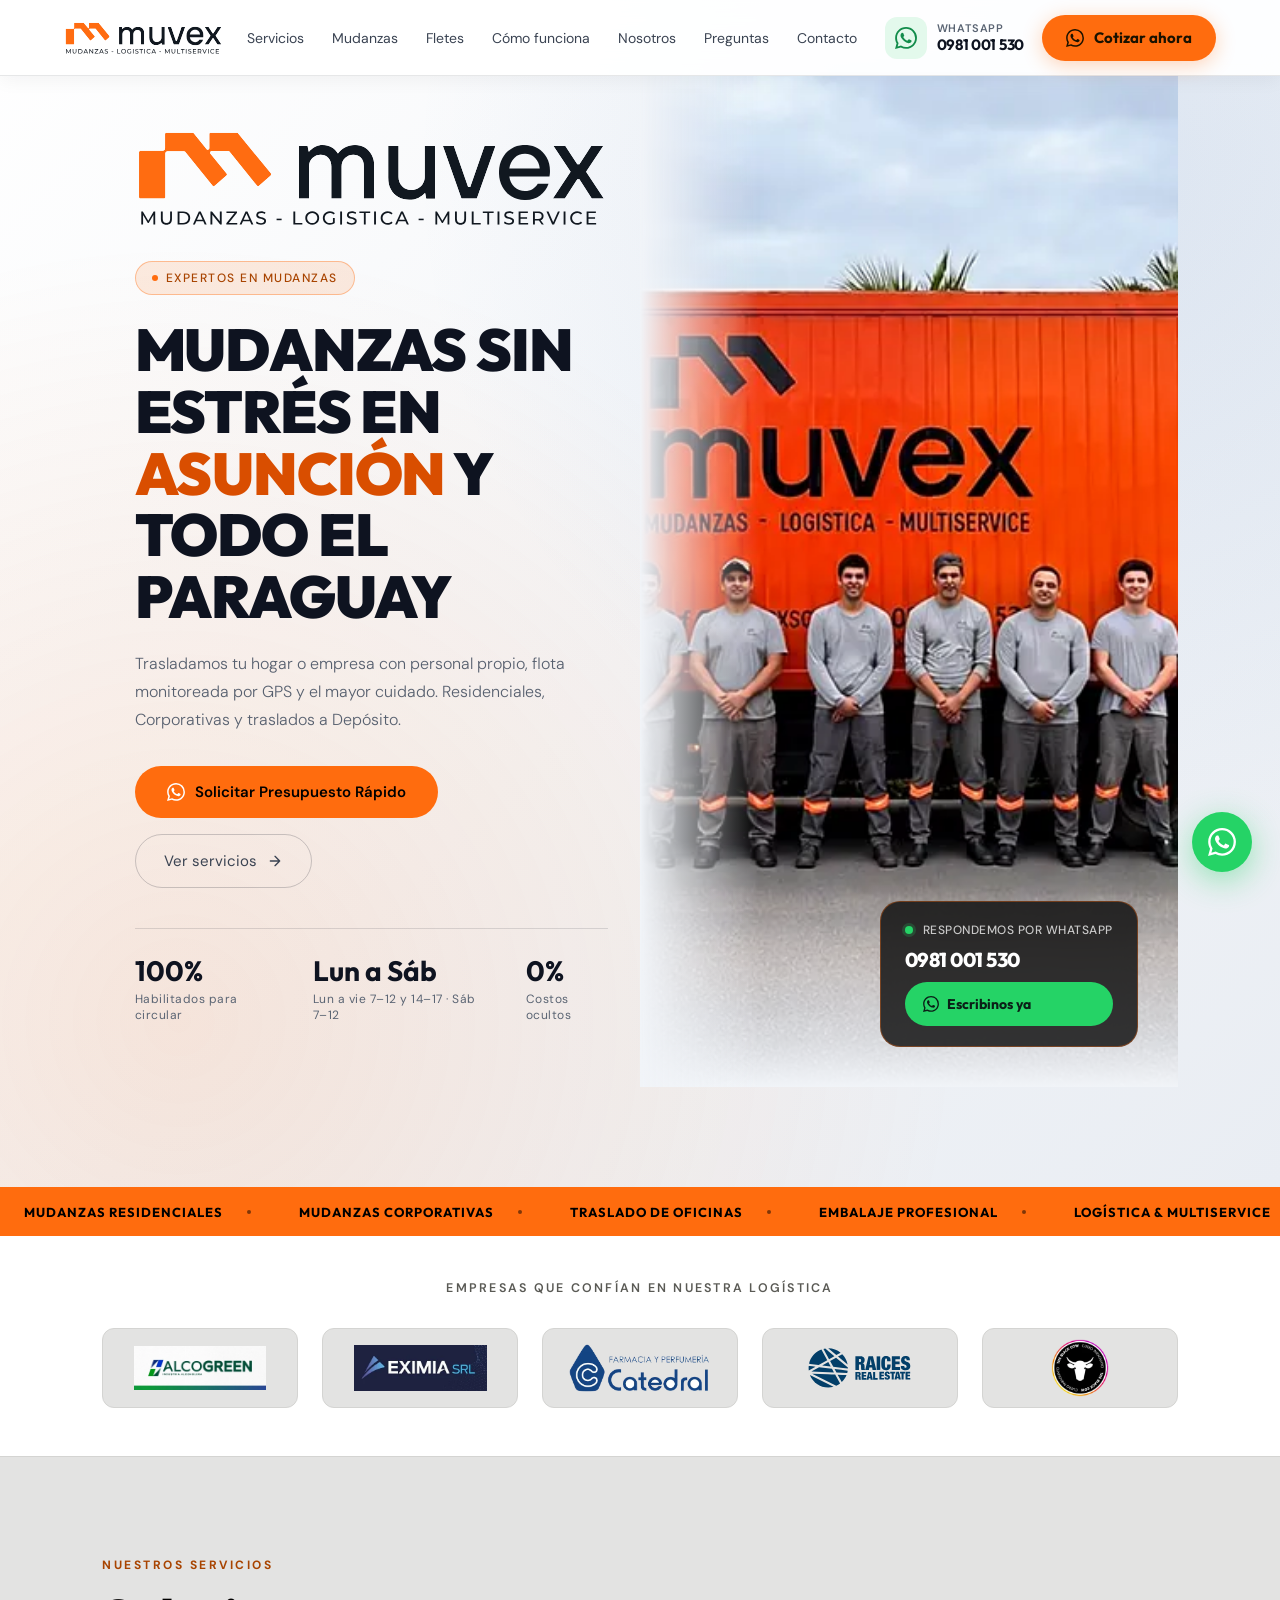
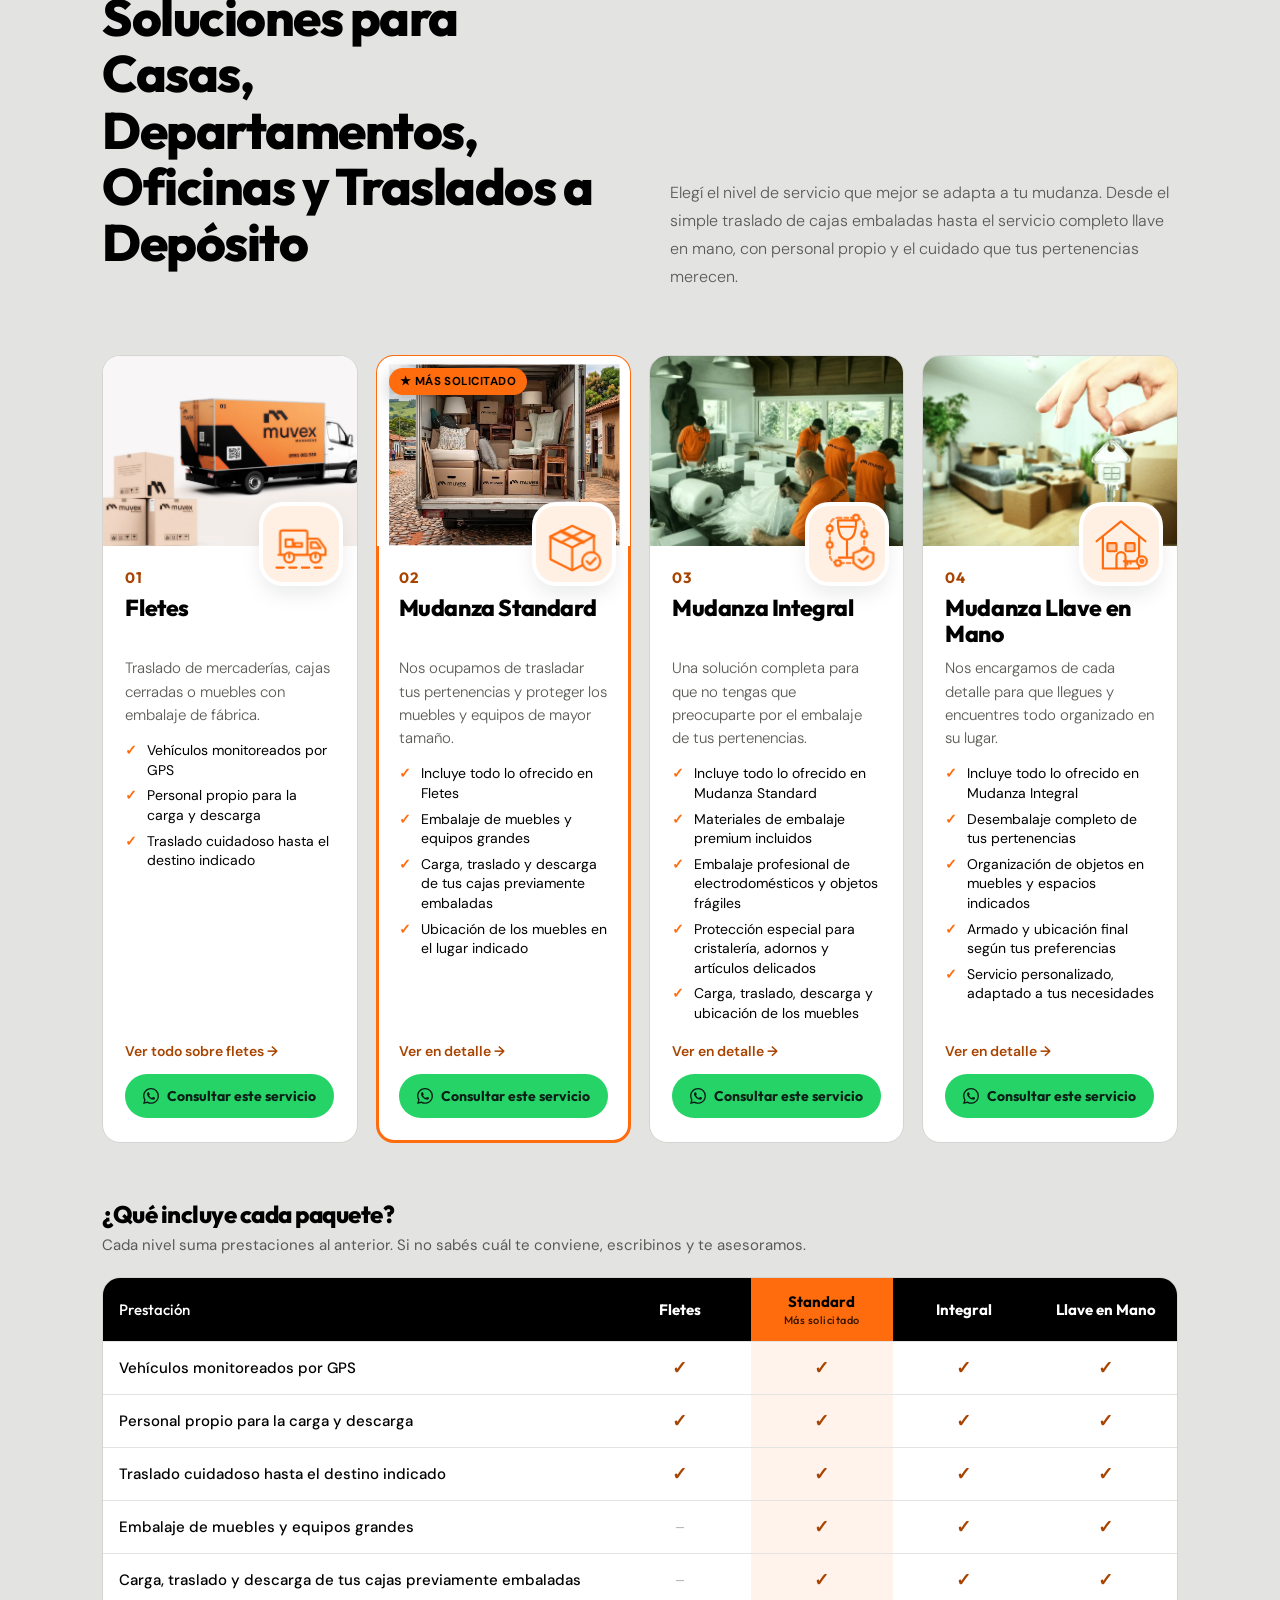
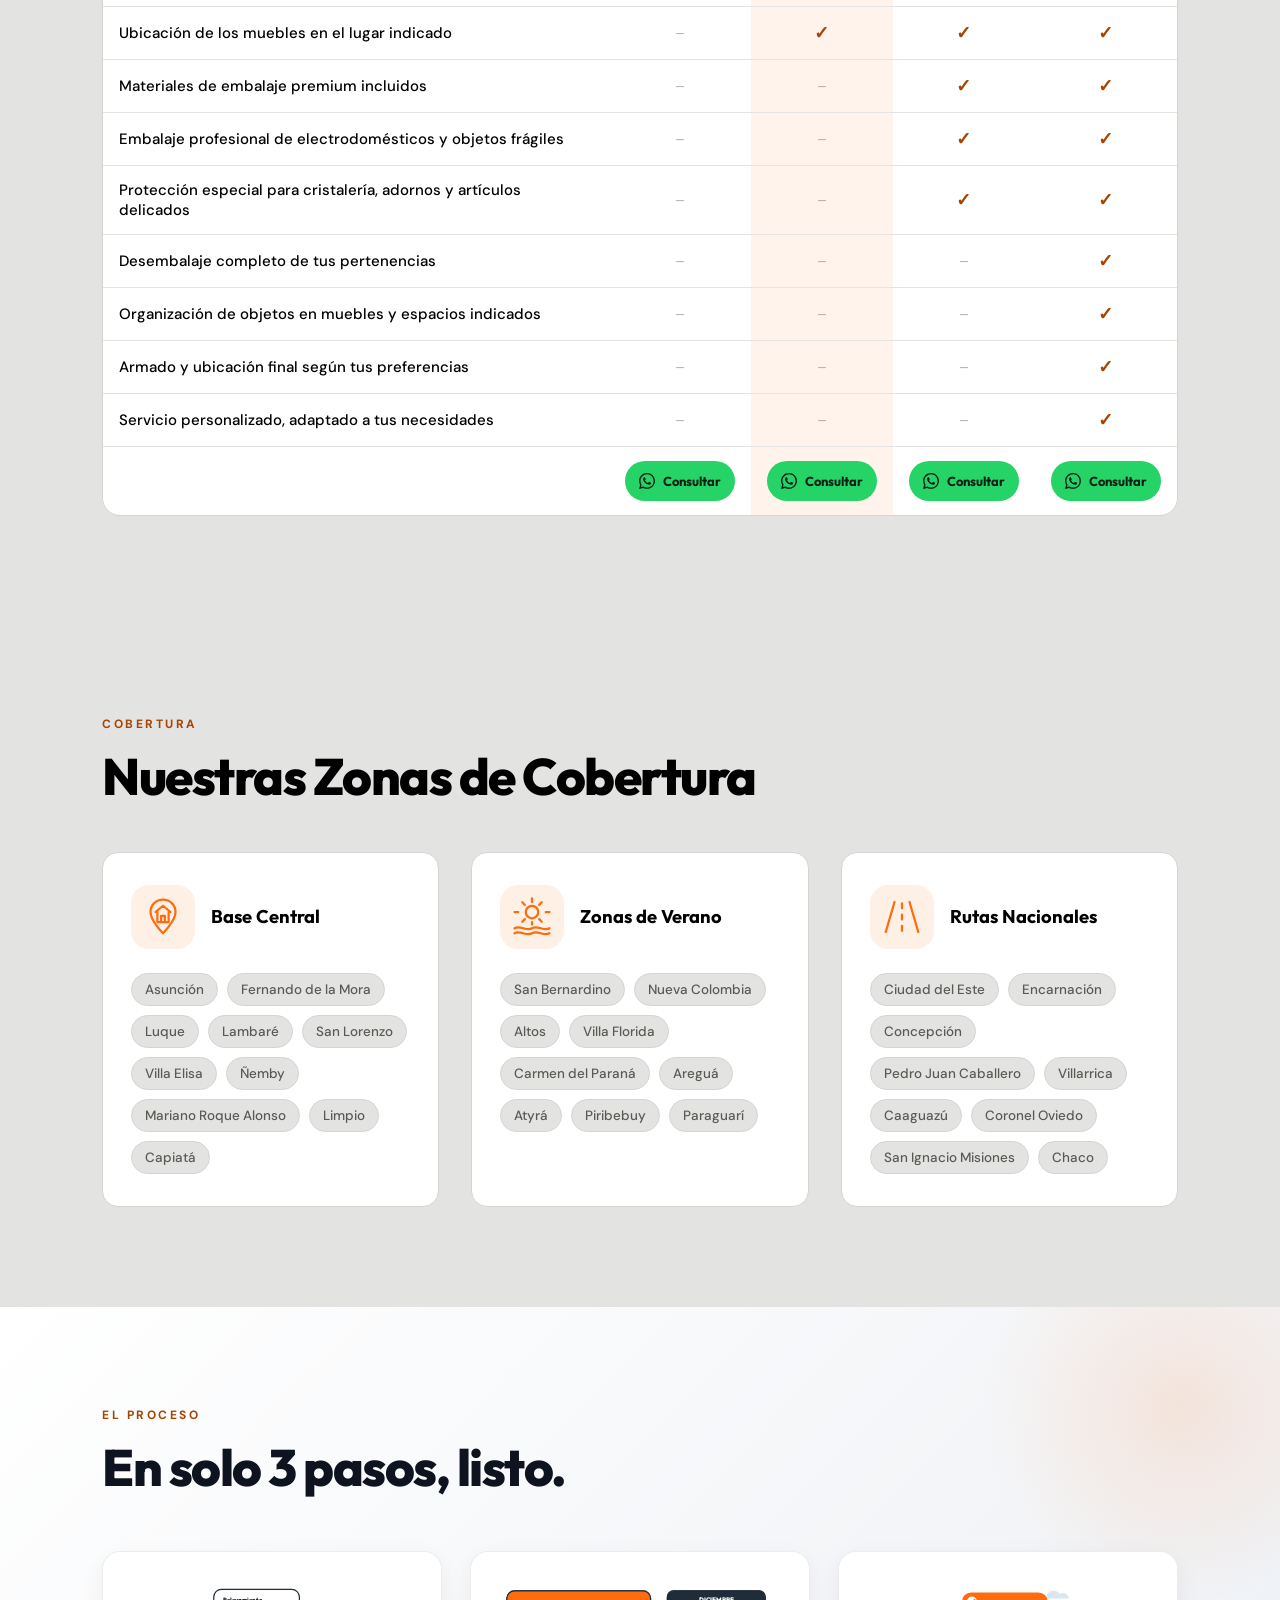
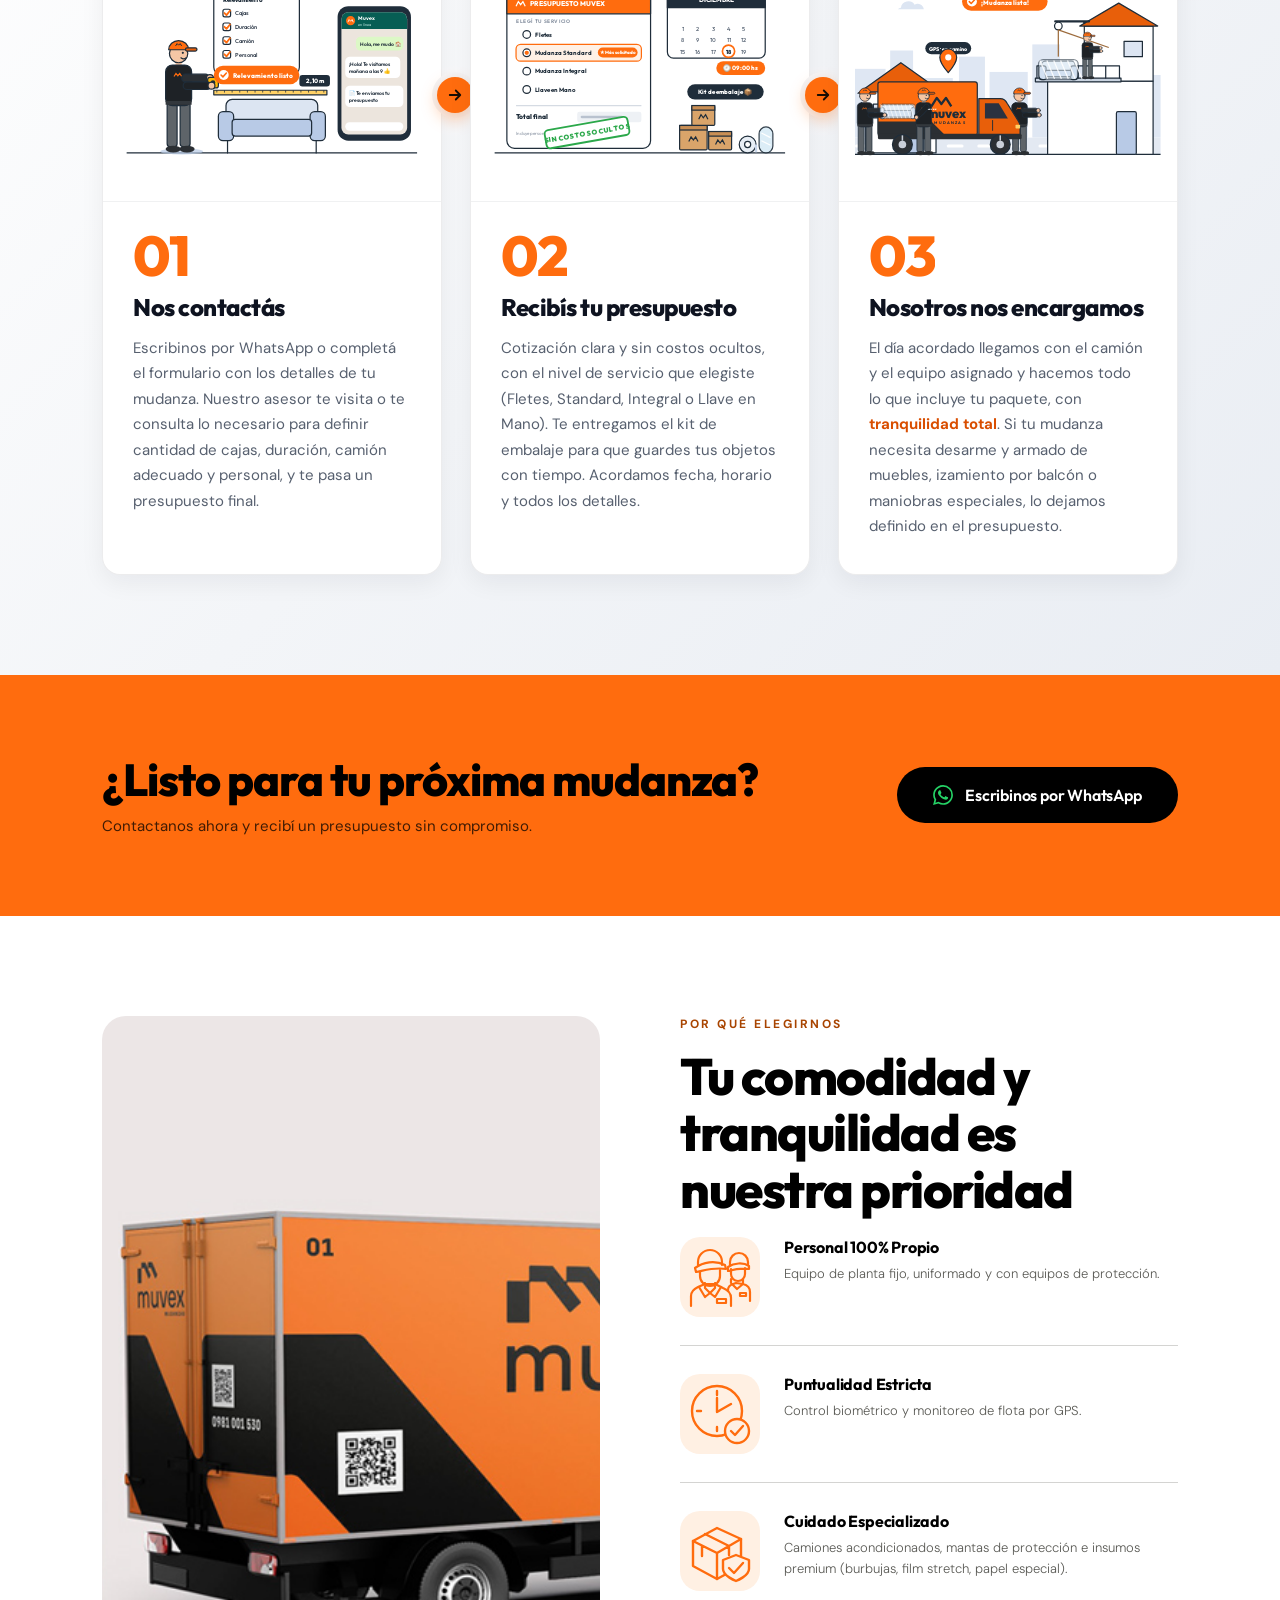
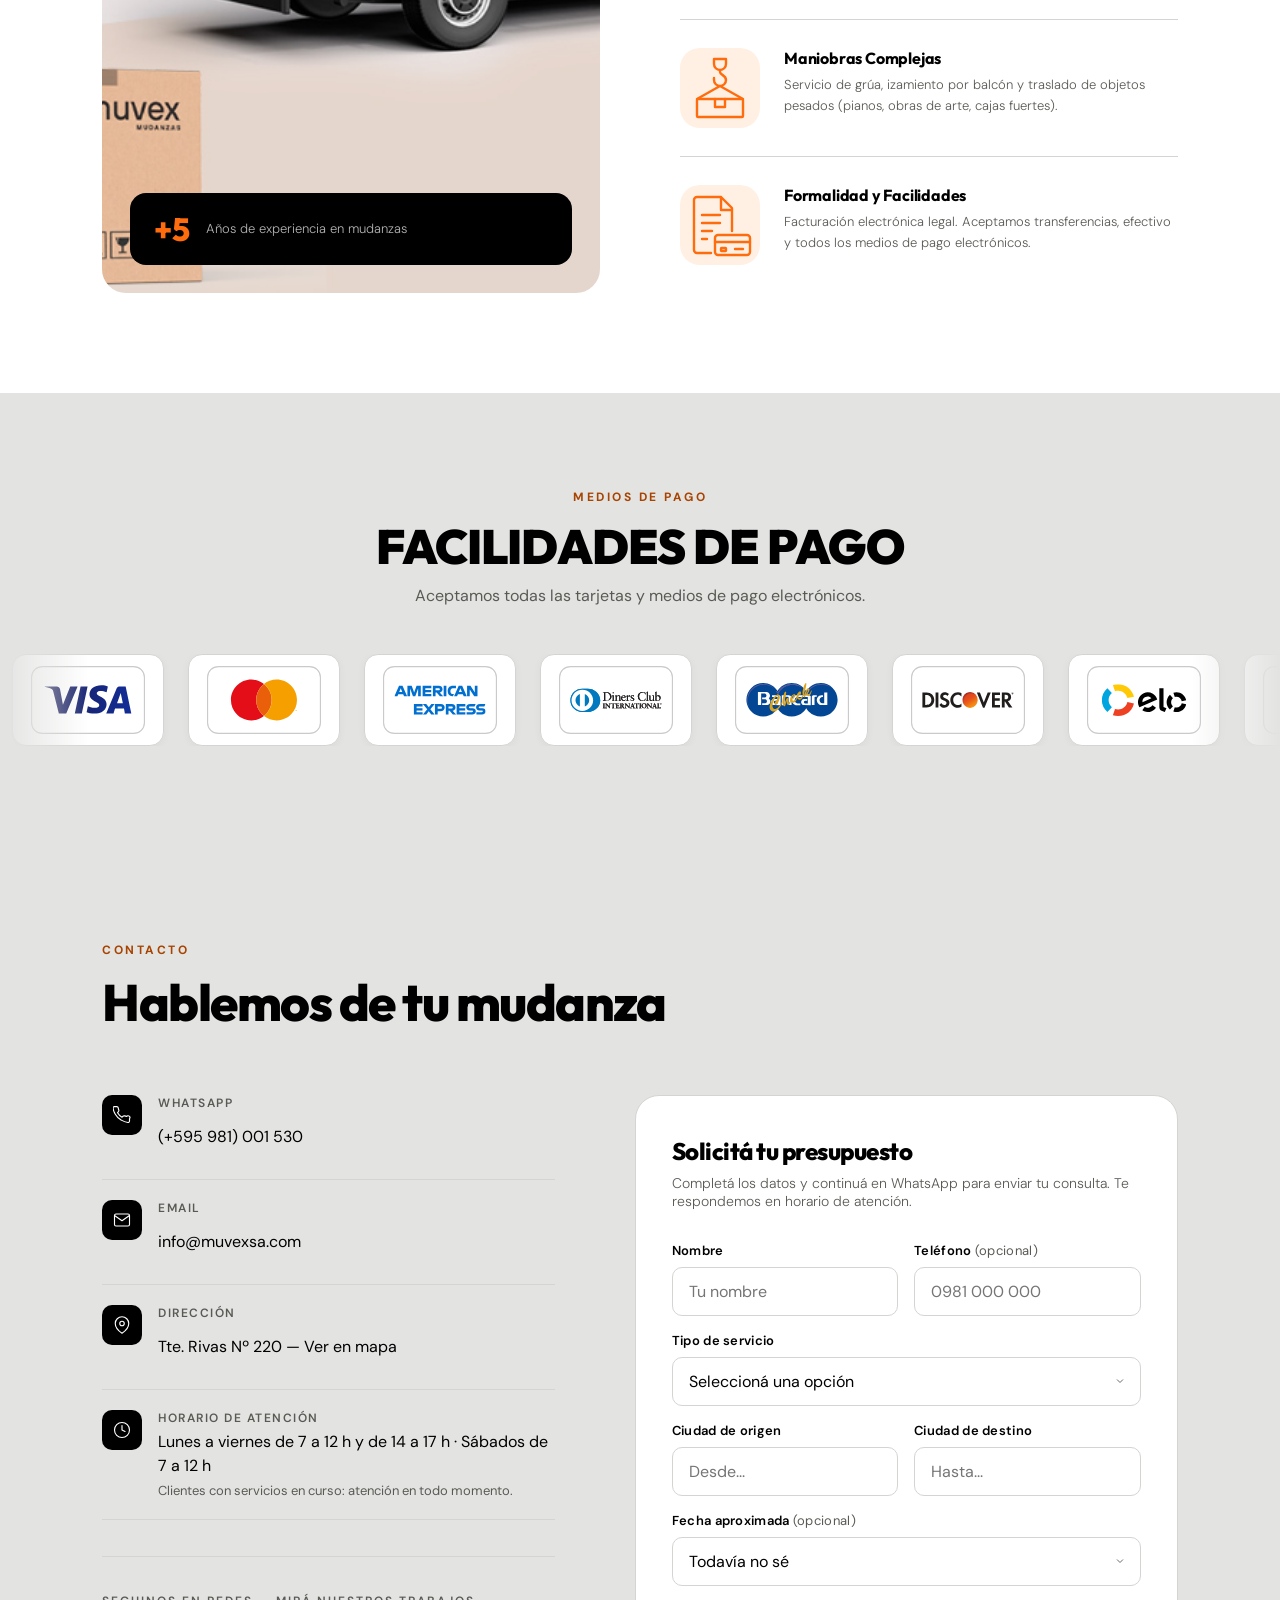
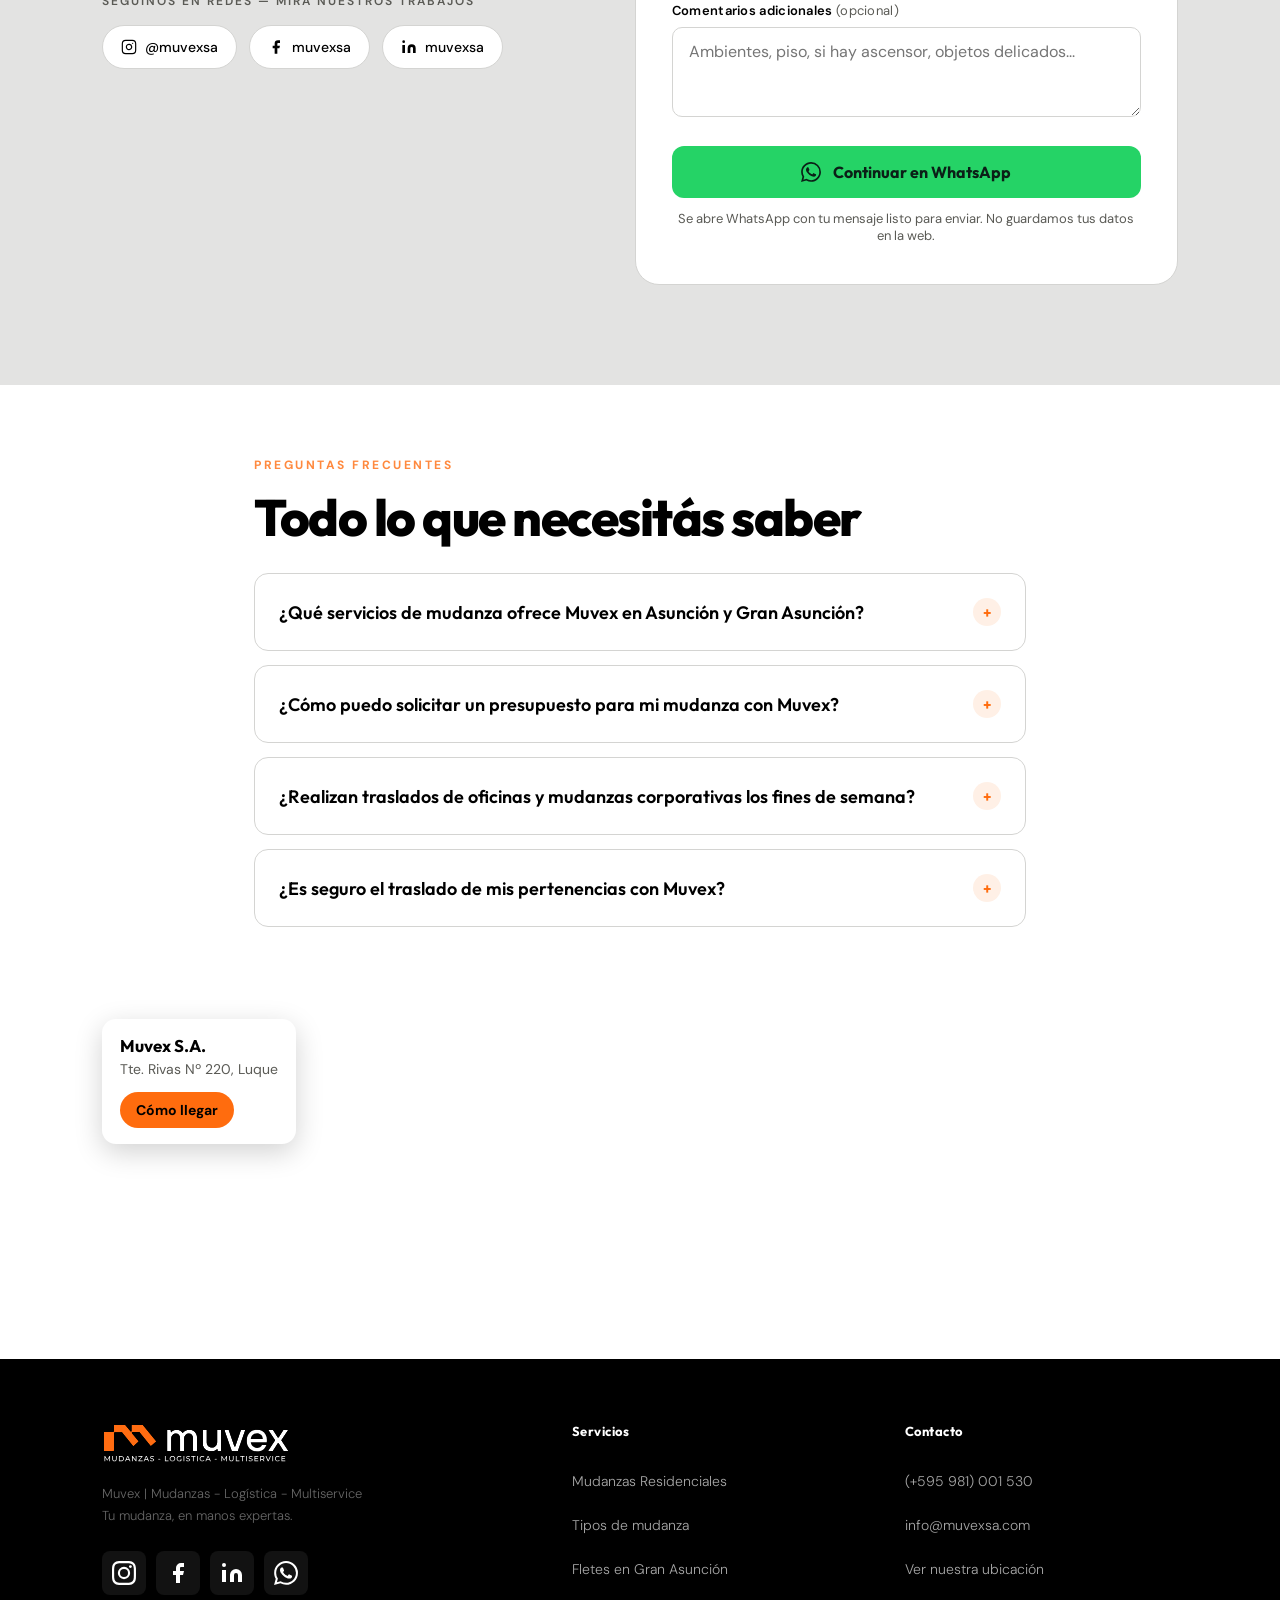
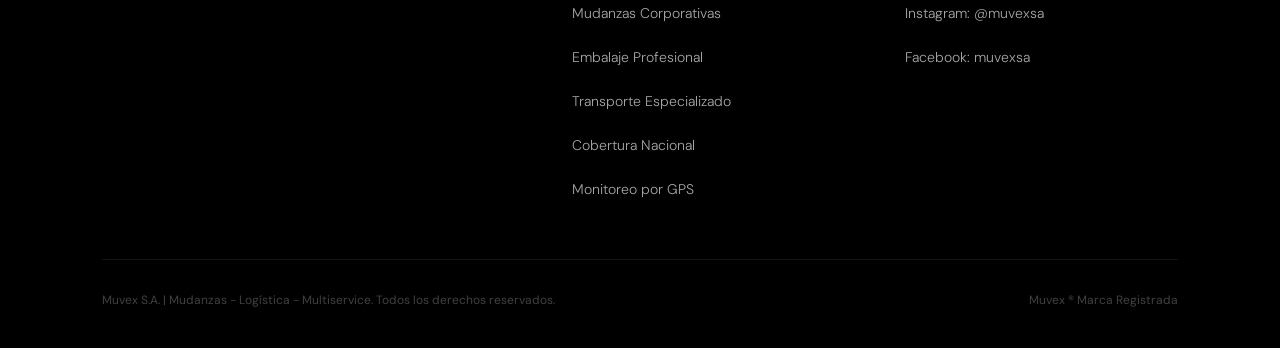
==== commit 3f1e3e0f: "Medición GA4: scroll, secciones vistas y clics internos; solo WhatsApp sin llamadas" ====
--- a/index.html
+++ b/index.html
@@ -208,16 +208,13 @@
     </li>
     <li>
       <div style="display:flex;align-items:center;gap:18px;flex-shrink:0;">
-        <!-- TELÉFONO CLICKEABLE -->
-        <a href="tel:+595981001530" class="nav-phone" data-origen="nav-llamar" style="display:flex;align-items:center;gap:10px;text-decoration:none;color:#0E1320;">
-          <!-- Ícono teléfono verde bonito -->
+        <!-- WHATSAPP CON EL NÚMERO -->
+        <a href="https://wa.me/595981001530" class="nav-phone" target="_blank" rel="noopener" data-origen="nav-whatsapp" style="display:flex;align-items:center;gap:10px;text-decoration:none;color:#0E1320;">
           <div style="width:42px;height:42px;background:rgba(37,211,102,0.12);border-radius:12px;display:flex;align-items:center;justify-content:center;flex-shrink:0;">
-            <svg style="width:22px;height:22px;" viewBox="0 0 24 24" fill="#128C4B">
-              <path d="M6.62 10.79a15.05 15.05 0 006.59 6.59l2.2-2.2a1 1 0 011.01-.24 11.47 11.47 0 003.58.57 1 1 0 011 1V21a1 1 0 01-1 1A17 17 0 013 5a1 1 0 011-1h3.5a1 1 0 011 1 11.47 11.47 0 00.57 3.58 1 1 0 01-.25 1.01l-2.2 2.2z"/>
-            </svg>
+            <svg style="width:22px;height:22px;" viewBox="0 0 24 24"><path fill="#128C4B" d="M17.472 14.382c-.297-.149-1.758-.867-2.03-.967-.273-.099-.471-.148-.67.15-.197.297-.767.966-.94 1.164-.173.199-.347.223-.644.075-.297-.15-1.255-.463-2.39-1.475-.883-.788-1.48-1.761-1.653-2.059-.173-.297-.018-.458.13-.606.134-.133.298-.347.446-.52.149-.174.198-.298.298-.497.099-.198.05-.371-.025-.52-.075-.149-.669-1.612-.916-2.207-.242-.579-.487-.5-.669-.51-.173-.008-.371-.01-.57-.01-.198 0-.52.074-.792.372-.272.297-1.04 1.016-1.04 2.479 0 1.462 1.065 2.875 1.213 3.074.149.198 2.096 3.2 5.077 4.487.709.306 1.262.489 1.694.625.712.227 1.36.195 1.871.118.571-.085 1.758-.719 2.006-1.413.248-.694.248-1.289.173-1.413-.074-.124-.272-.198-.57-.347m-5.421 7.403h-.004a9.87 9.87 0 01-5.031-1.378l-.361-.214-3.741.982.998-3.648-.235-.374a9.86 9.86 0 01-1.51-5.26c.001-5.45 4.436-9.884 9.888-9.884 2.64 0 5.122 1.03 6.988 2.898a9.825 9.825 0 012.893 6.994c-.003 5.45-4.437 9.884-9.885 9.884m8.413-18.297A11.815 11.815 0 0012.05 0C5.495 0 .16 5.335.157 11.892c0 2.096.547 4.142 1.588 5.945L.057 24l6.305-1.654a11.882 11.882 0 005.683 1.448h.005c6.554 0 11.89-5.335 11.893-11.893a11.821 11.821 0 00-3.48-8.413z"/></svg>
           </div>
           <div>
-            <div style="font-size:11px;font-weight:600;color:#5A6473;letter-spacing:0.8px;line-height:1;margin-bottom:3px;">LLAMANOS</div>
+            <div style="font-size:11px;font-weight:600;color:#5A6473;letter-spacing:0.8px;line-height:1;margin-bottom:3px;">WHATSAPP</div>
             <div style="font-family:var(--font-display);font-size:15px;font-weight:700;color:#0E1320;letter-spacing:-0.3px;line-height:1;">0981 001 530</div>
           </div>
         </a>
@@ -232,9 +229,6 @@
 
   <!-- Acciones compactas (solo móvil): llamar, cotizar, menú -->
   <div class="nav-mobile-actions">
-    <a href="tel:+595981001530" class="nav-mobile-call" aria-label="Llamar al 0981 001 530">
-      <svg viewBox="0 0 24 24"><path d="M6.62 10.79a15.05 15.05 0 006.59 6.59l2.2-2.2a1 1 0 011.01-.24 11.47 11.47 0 003.58.57 1 1 0 011 1V21a1 1 0 01-1 1A17 17 0 013 5a1 1 0 011-1h3.5a1 1 0 011 1 11.47 11.47 0 00.57 3.58 1 1 0 01-.25 1.01l-2.2 2.2z"/></svg>
-    </a>
     <a href="https://wa.me/595981001530" class="nav-mobile-cta" target="_blank" rel="noopener" data-origen="nav-movil-cotizar" aria-label="Cotizar por WhatsApp">
       <svg viewBox="0 0 24 24"><path d="M17.472 14.382c-.297-.149-1.758-.867-2.03-.967-.273-.099-.471-.148-.67.15-.197.297-.767.966-.94 1.164-.173.199-.347.223-.644.075-.297-.15-1.255-.463-2.39-1.475-.883-.788-1.48-1.761-1.653-2.059-.173-.297-.018-.458.13-.606.134-.133.298-.347.446-.52.149-.174.198-.298.298-.497.099-.198.05-.371-.025-.52-.075-.149-.669-1.612-.916-2.207-.242-.579-.487-.5-.669-.51-.173-.008-.371-.01-.57-.01-.198 0-.52.074-.792.372-.272.297-1.04 1.016-1.04 2.479 0 1.462 1.065 2.875 1.213 3.074.149.198 2.096 3.2 5.077 4.487.709.306 1.262.489 1.694.625.712.227 1.36.195 1.871.118.571-.085 1.758-.719 2.006-1.413.248-.694.248-1.289.173-1.413-.074-.124-.272-.198-.57-.347m-5.421 7.403h-.004a9.87 9.87 0 01-5.031-1.378l-.361-.214-3.741.982.998-3.648-.235-.374a9.86 9.86 0 01-1.51-5.26c.001-5.45 4.436-9.884 9.888-9.884 2.64 0 5.122 1.03 6.988 2.898a9.825 9.825 0 012.893 6.994c-.003 5.45-4.437 9.884-9.885 9.884m8.413-18.297A11.815 11.815 0 0012.05 0C5.495 0 .16 5.335.157 11.892c0 2.096.547 4.142 1.588 5.945L.057 24l6.305-1.654a11.882 11.882 0 005.683 1.448h.005c6.554 0 11.89-5.335 11.893-11.893a11.821 11.821 0 00-3.48-8.413z"/></svg>
       <span>Cotizar</span>
@@ -986,7 +980,7 @@
           <svg viewBox="0 0 24 24"><path d="M22 16.92v3a2 2 0 01-2.18 2 19.79 19.79 0 01-8.63-3.07A19.5 19.5 0 013.07 11a19.79 19.79 0 01-3.07-8.67A2 2 0 012 .84h3a2 2 0 012 1.72 12.84 12.84 0 00.7 2.81 2 2 0 01-.45 2.11L6.09 8.91a16 16 0 006 6l1.27-1.27a2 2 0 012.11-.45 12.84 12.84 0 002.81.7A2 2 0 0122 16.92z"/></svg>
         </div>
         <div class="contact-detail">
-          <div class="contact-label">Teléfono / WhatsApp</div>
+          <div class="contact-label">WhatsApp</div>
           <a href="https://wa.me/595981001530" class="contact-value" target="_blank" rel="noopener">(+595 981) 001 530</a>
         </div>
       </div>
@@ -1250,12 +1244,8 @@
 </footer>
 
 <!-- FLOATING WA BUTTON -->
-<!-- BARRA INFERIOR MÓVIL: Llamar | WhatsApp (reemplaza al botón flotante en pantallas chicas) -->
+<!-- BARRA INFERIOR MÓVIL: WhatsApp (reemplaza al botón flotante en pantallas chicas) -->
 <div class="mobile-bar" aria-label="Contacto rápido">
-  <a href="tel:+595981001530" class="mobile-bar-call" data-origen="barra-llamar">
-    <svg viewBox="0 0 24 24"><path d="M6.62 10.79a15.05 15.05 0 006.59 6.59l2.2-2.2a1 1 0 011.01-.24 11.47 11.47 0 003.58.57 1 1 0 011 1V21a1 1 0 01-1 1A17 17 0 013 5a1 1 0 011-1h3.5a1 1 0 011 1 11.47 11.47 0 00.57 3.58 1 1 0 01-.25 1.01l-2.2 2.2z"/></svg>
-    Llamar
-  </a>
   <a href="https://wa.me/595981001530" class="mobile-bar-wa" target="_blank" rel="noopener" data-origen="barra-whatsapp">
     <svg viewBox="0 0 24 24"><path d="M17.472 14.382c-.297-.149-1.758-.867-2.03-.967-.273-.099-.471-.148-.67.15-.197.297-.767.966-.94 1.164-.173.199-.347.223-.644.075-.297-.15-1.255-.463-2.39-1.475-.883-.788-1.48-1.761-1.653-2.059-.173-.297-.018-.458.13-.606.134-.133.298-.347.446-.52.149-.174.198-.298.298-.497.099-.198.05-.371-.025-.52-.075-.149-.669-1.612-.916-2.207-.242-.579-.487-.5-.669-.51-.173-.008-.371-.01-.57-.01-.198 0-.52.074-.792.372-.272.297-1.04 1.016-1.04 2.479 0 1.462 1.065 2.875 1.213 3.074.149.198 2.096 3.2 5.077 4.487.709.306 1.262.489 1.694.625.712.227 1.36.195 1.871.118.571-.085 1.758-.719 2.006-1.413.248-.694.248-1.289.173-1.413-.074-.124-.272-.198-.57-.347m-5.421 7.403h-.004a9.87 9.87 0 01-5.031-1.378l-.361-.214-3.741.982.998-3.648-.235-.374a9.86 9.86 0 01-1.51-5.26c.001-5.45 4.436-9.884 9.888-9.884 2.64 0 5.122 1.03 6.988 2.898a9.825 9.825 0 012.893 6.994c-.003 5.45-4.437 9.884-9.885 9.884m8.413-18.297A11.815 11.815 0 0012.05 0C5.495 0 .16 5.335.157 11.892c0 2.096.547 4.142 1.588 5.945L.057 24l6.305-1.654a11.882 11.882 0 005.683 1.448h.005c6.554 0 11.89-5.335 11.893-11.893a11.821 11.821 0 00-3.48-8.413z"/></svg>
     WhatsApp
@@ -1427,15 +1417,6 @@
   document.querySelectorAll('a[href*="wa.me"]').forEach(function(link) {
     link.addEventListener('click', function() {
       trackWhatsApp(link.getAttribute('data-origen'), link.getAttribute('data-servicio'));
-    });
-  });
-  // Llamadas telefónicas también se registran en GA4
-  document.querySelectorAll('a[href^="tel:"]').forEach(function(link) {
-    link.addEventListener('click', function() {
-      if (typeof gtag !== 'undefined') gtag('event', 'contacto_llamada', {
-        'boton': link.getAttribute('data-origen') || 'otro',
-        'origen_trafico': muvexEsGoogleAds() ? 'google_ads' : 'web'
-      });
     });
   });
 
@@ -1499,5 +1480,6 @@
   });
 </script>
 
+<script src="assets/medicion.js?v=20261127" defer></script>
 </body>
 </html>
